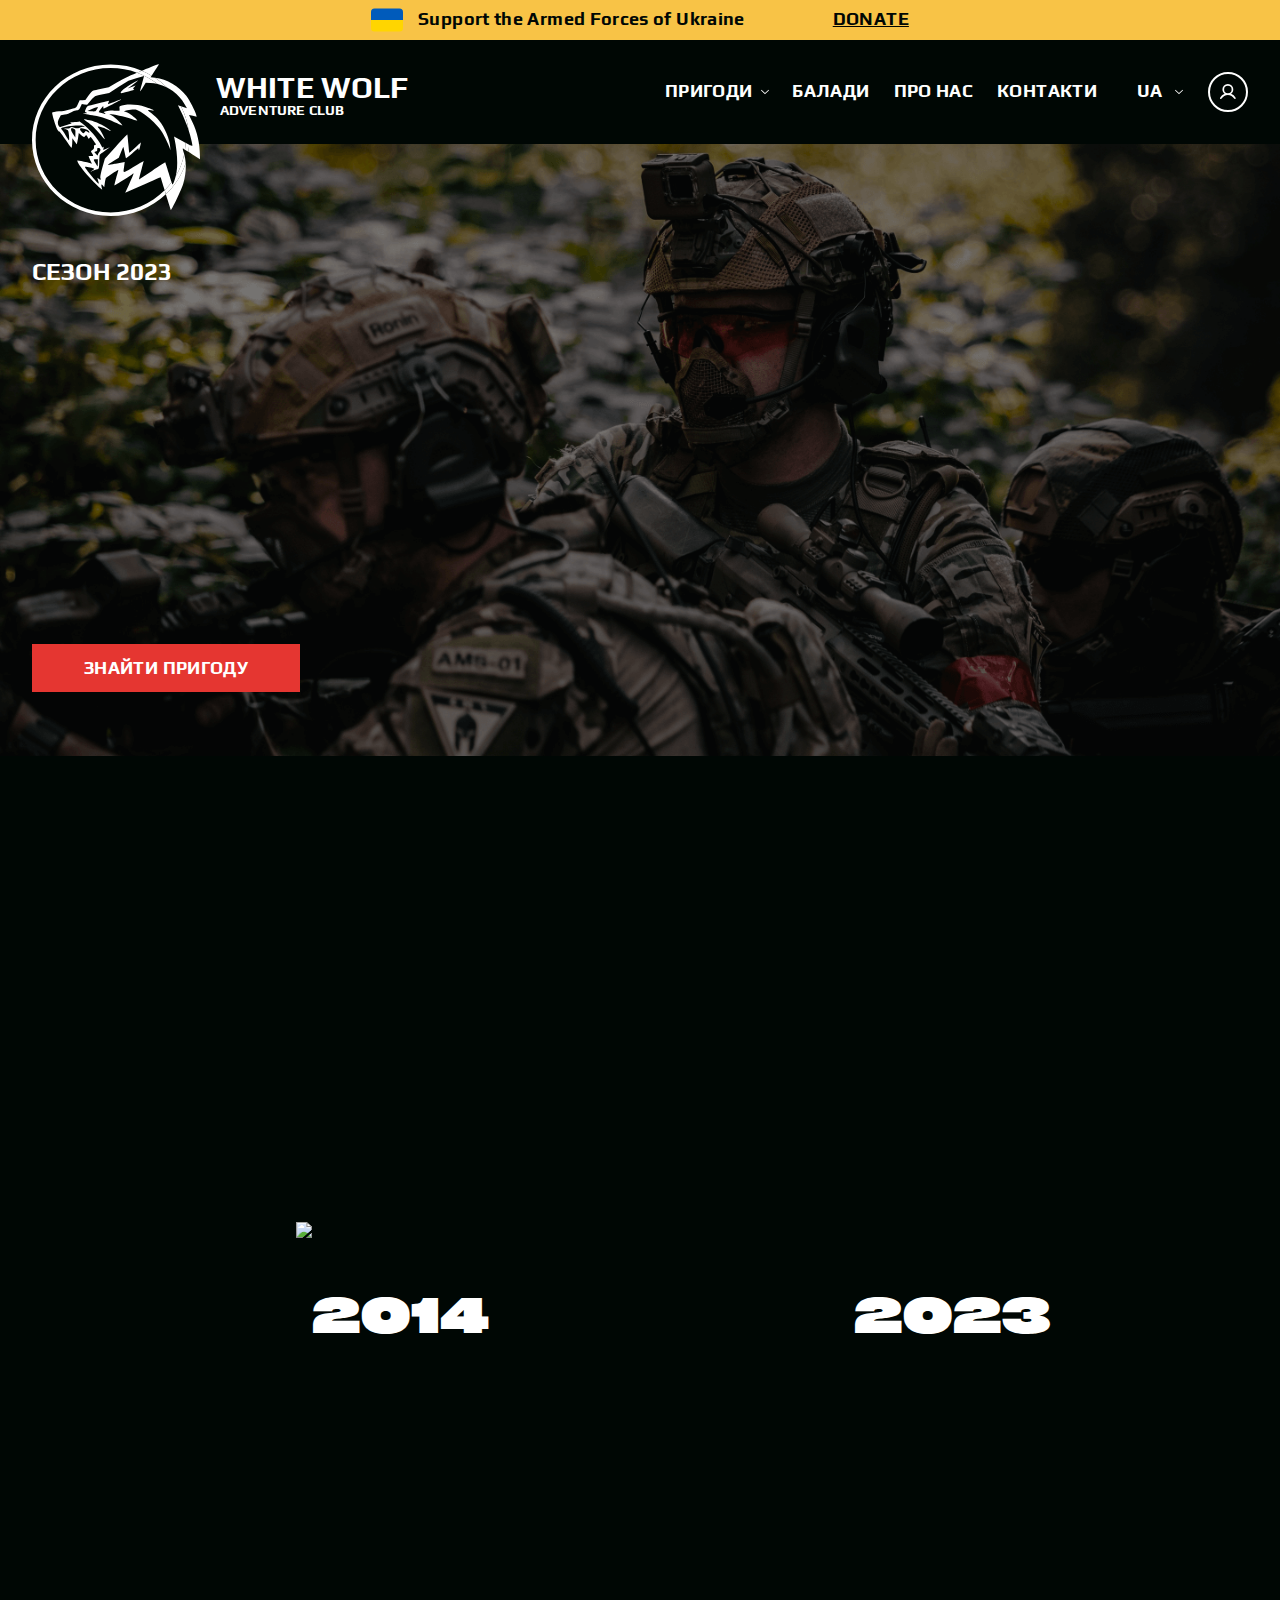
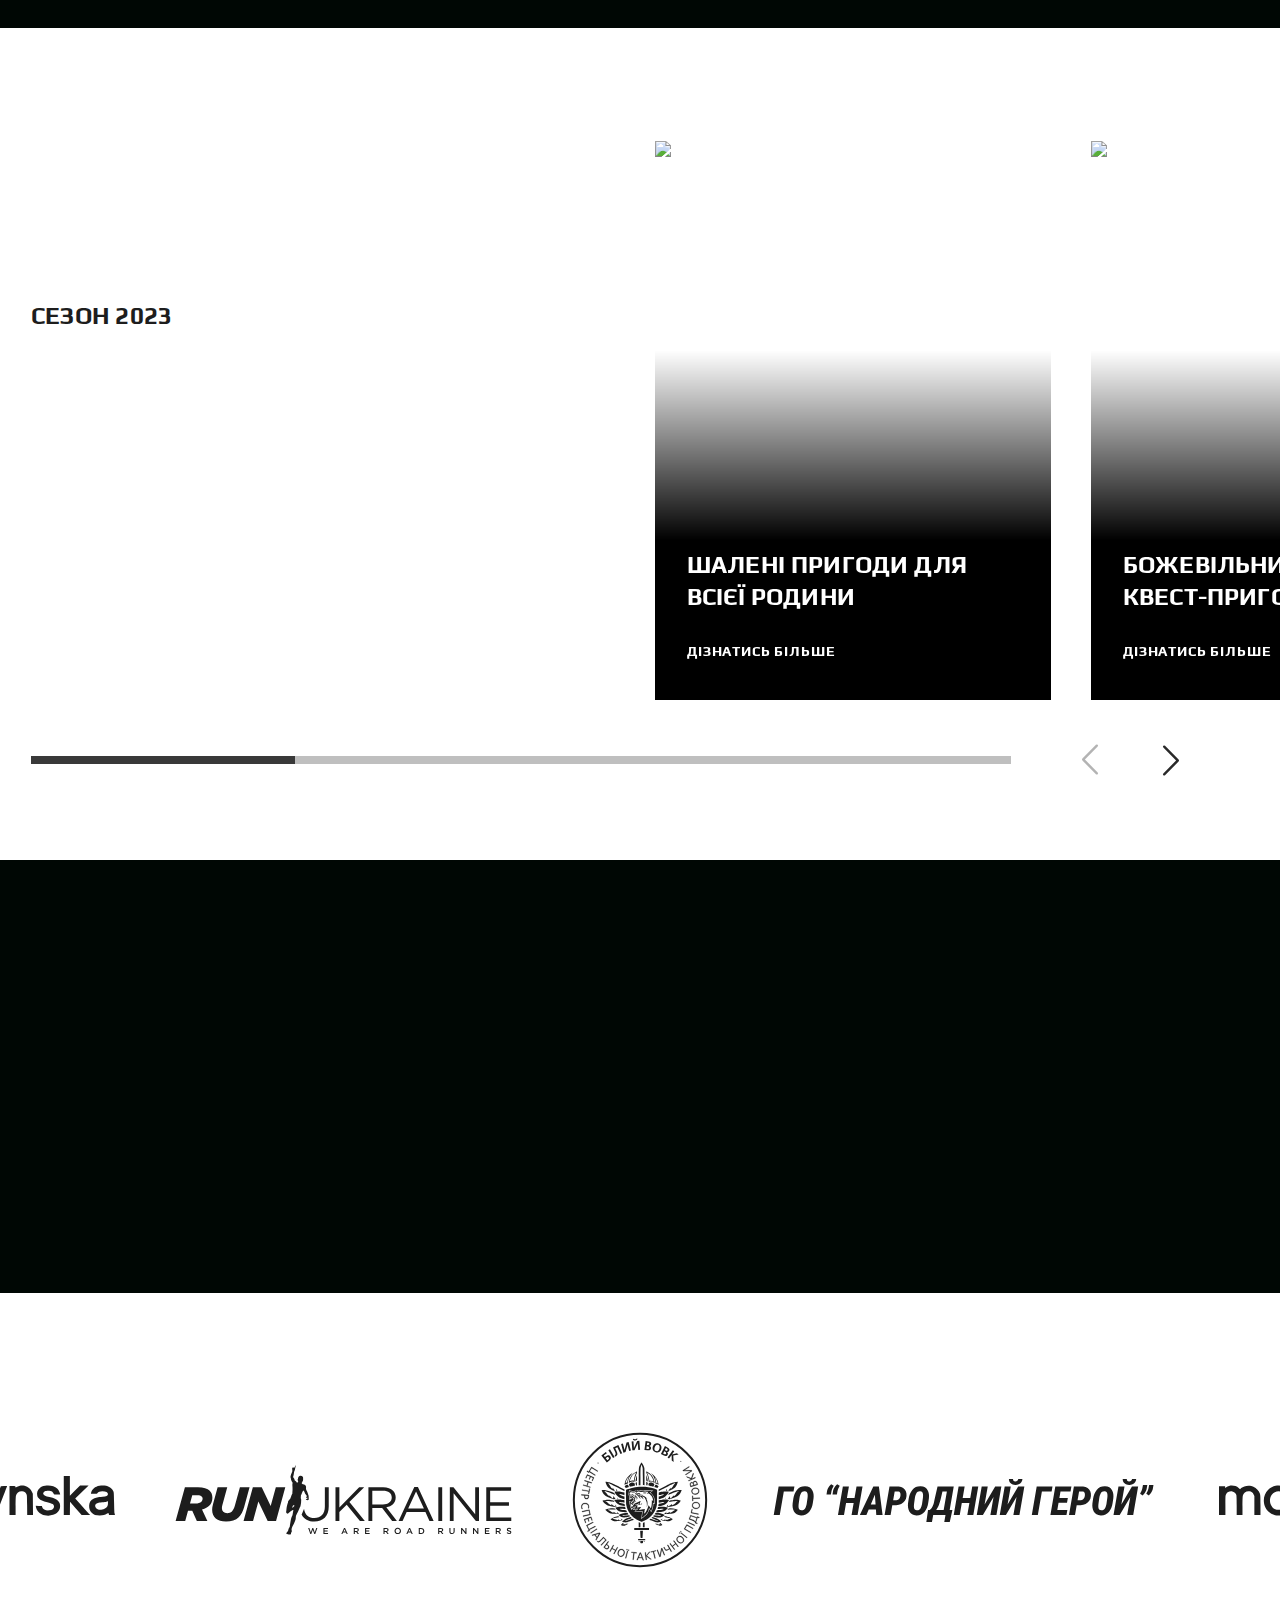
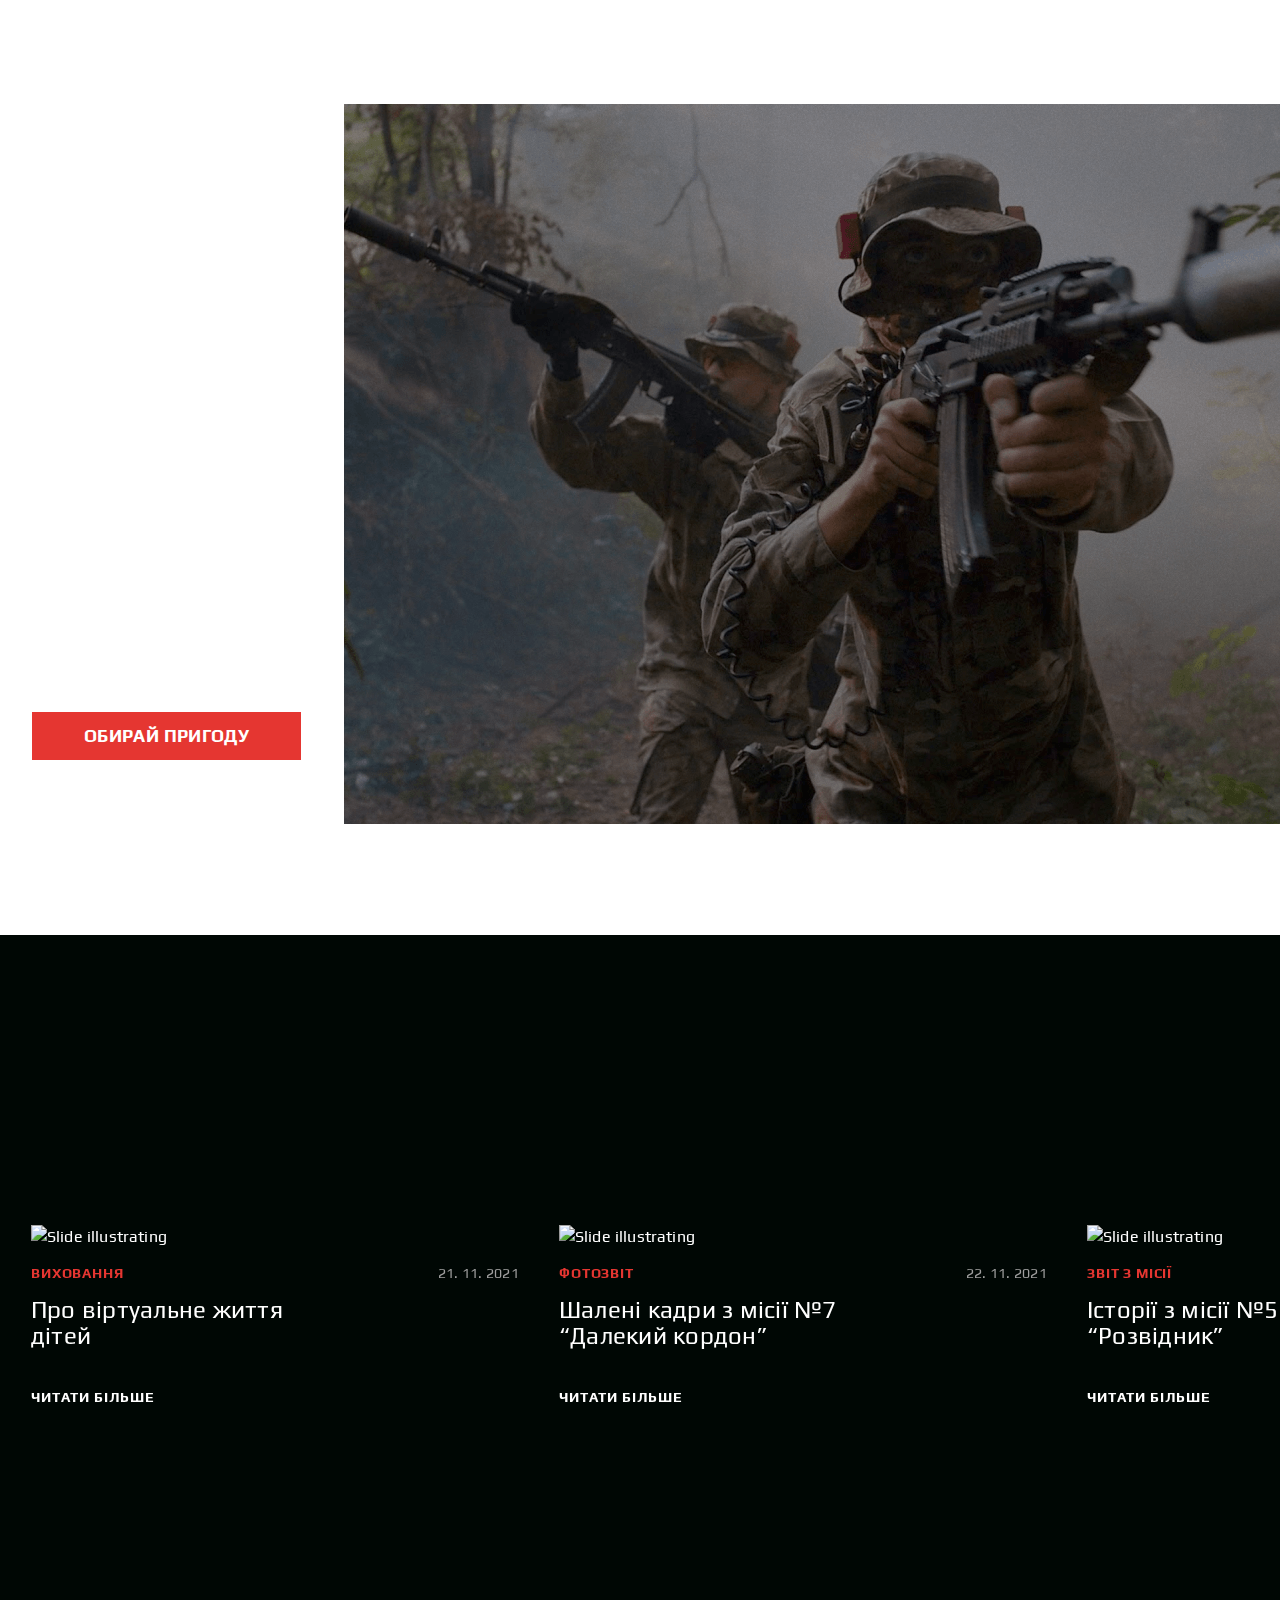
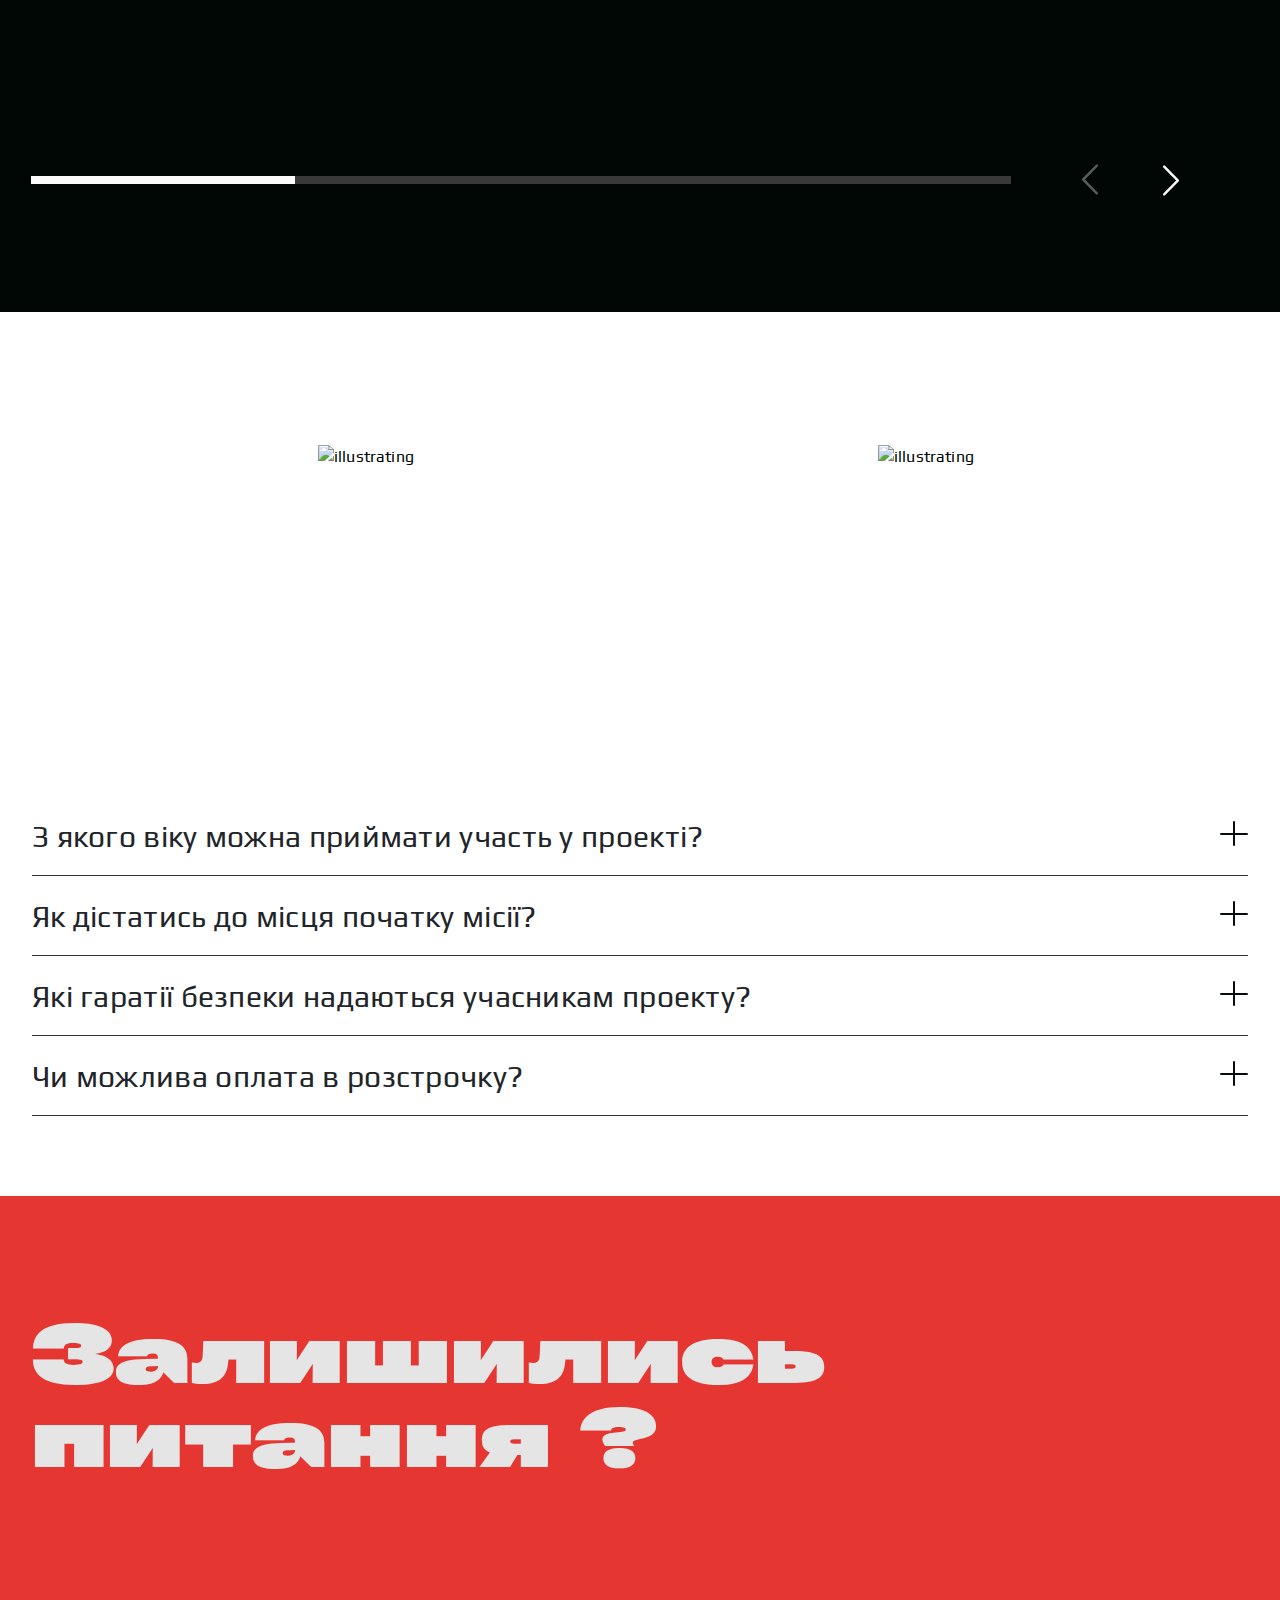
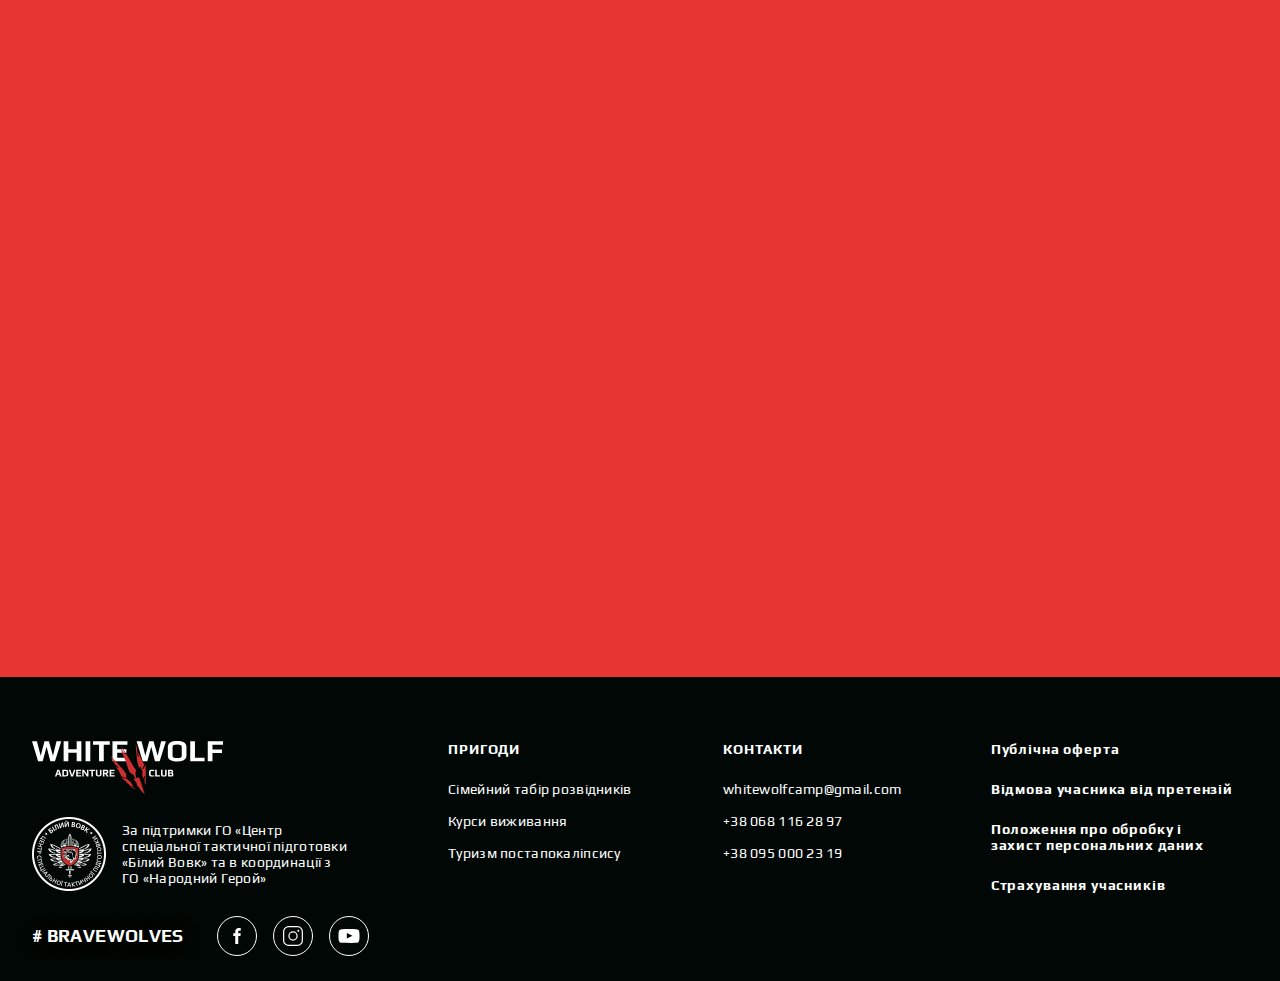
==== index.html @ a85f628a "add new page" ====
<!DOCTYPE html>
<html lang="en">
  <head>
    <meta charset="utf-8">
    <meta name="viewport" content="width=device-width, initial-scale=1.0">
    <meta content="IE=edge" http-equiv="X-UA-Compatible">
    <title></title>
    <meta name="description">
    <meta name="keywords">
    <meta name="format-detection" content="telephone=no">
    <meta name="format-detection" content="address=no">
    <meta name="robots" content="noodp, noydir">
    <link href="favicons/apple-touch-icon.png" rel="apple-touch-icon" sizes="180x180">
    <link type="image/png" href="favicons/favicon-32x32.png" rel="icon" sizes="32x32">
    <link type="image/png" href="favicons/favicon-16x16.png" rel="icon" sizes="16x16">
    <link href="favicons/site.webmanifest" rel="manifest">
    <link href="img/favicon/safari-pinned-tab.svg" rel="mask-icon" color="#f2f2f2">
    <link href="favicons/favicon.ico" rel="shortcut icon" sizes="16x16 24x24 32x32 48x48 256x256">
    <meta name="msapplication-config" content="favicons/browserconfig.xml">
    <meta name="msapplication-TileColor" content="#0074CB">
    <meta name="theme-color" content="#444">
    <meta name="viewport" content="width=device-width, initial-scale=1.0, maximum-scale=1.0, user-scalable=0">
    <!--link(rel="preload" href="fonts/OpenSans/OpenSans-ExtraBold.woff2" as="font" type="font/woff2" crossorigin="anonymous")-->
    <!--link(rel="preload" href="fonts/OpenSans/OpenSans-Bold.woff2" as="font" type="font/woff2" crossorigin="anonymous")-->
    <!--link(rel="preload" href="fonts/Graphik/Graphik-Bold.woff2" as="font" type="font/woff2" crossorigin="anonymous")-->
    <!--link(rel="preload" href="fonts/OpenSans/OpenSans-SemiBold.woff2" as="font" type="font/woff2" crossorigin="anonymous")-->
    <!--link(rel="preload" href="fonts/OpenSans/OpenSans-Regular.woff2" as="font" type="font/woff2" crossorigin="anonymous")-->
    <link type="text/css" href="stylesheets/styles.css" rel="stylesheet"><script>;(function(d,e,c,r){e=d.documentElement;c="className";r="replace";e[c]=e[c][r]("i-ua_js_no","i-ua_js_yes");if(d.compatMode!="CSS1Compat")e[c]=e[c][r]("i-ua_css_standart","i-ua_css_quirks")})(document);</script>
  </head>
  <body data-offcanvas-container="">
    <div class="layout-responsive" role="main">
      <header class="layout-responsive__header">
        <div class="banner-header">
          <div class="banner-header__container">
            <div class="banner-header__wrapper">
              <div class="banner-header__slogan">
                <div class="banner-header__slogan--ua">Support the Armed Forces of Ukraine</div>
              </div>
              <div class="banner-header__link"><a href="#">DONATE</a></div>
            </div>
          </div>
        </div>
        <div class="navbar-header-wrapper">
          <div class="navbar-header">
            <div class="navbar-header__container">
              <nav class="navbar navbar-expand-lg"><a class="navbar-brand" href="#"><img class="image-logo" src="./images/logo-whitewolf.svg" alt>
                  <div class="logo-name">
                    <div class="logo-name__top">White WOLF </div>
                    <div class="logo-name__bottom">Adventure Club </div>
                  </div>
                </a><button class="navbar-toggler" type="button" data-bs-toggle="collapse" data-bs-target="#navbarCollapse" aria-controls="navbarCollapse" aria-expanded="false" aria-label="Toggle navigation"><span class="navbar-toggler-trigger-icon"></span><span class="navbar-toggler-trigger-icon"></span><span class="navbar-toggler-trigger-icon"></span></button>
                <div class="collapse navbar-collapse" id="navbarCollapse">
                  <ul class="navbar-nav-mobile">
                    <li class="nav-mobile-item">
                      <div class="accordion" id="mobileAccordionNav">
                        <div class="accordion-header" id="headingOne"><button class="accordion-button collapsed nav-link" type="button" data-bs-toggle="collapse" data-bs-target="#collapseOne" aria-expanded="false" aria-controls="collapseOne">ПРИГОДИ</button></div>
                        <div class="accordion-collapse collapse" id="collapseOne" aria-labelledby="headingOne" data-bs-parent="#mobileAccordionNav">
                          <div class="accordion-body">
                            <ul>
                              <li><a href="#"> Сімейний табір розвідників</a></li>
                              <li><a href="#"> Туризм постапокаліпсису</a></li>
                              <li><a href="#"> Курси виживання</a></li>
                            </ul>
                          </div>
                        </div>
                      </div>
                    </li>
                    <li class="nav-mobile-item"><a class="nav-link" href="#">БАЛАДИ</a></li>
                    <li class="nav-mobile-item"><a class="nav-link" href="#">ПРО НАС</a></li>
                    <li class="nav-mobile-item"><a class="nav-link" href="#">КОНТАКТИ</a></li>
                  </ul>
                  <div class="navbar-nav-mobile__footer">
                    <div class="nav-item dropdown dropdown-lang"><a class="nav-link dropdown-toggle" href="#" role="button" data-bs-toggle="dropdown" aria-expanded="false">UA</a>
                      <ul class="dropdown-menu">
                        <li><a class="dropdown-item" href="ENG"> ENG</a></li>
                        <li><a class="dropdown-item" href="FR"> FR</a></li>
                      </ul>
                    </div>
                    <div class="nav-item login-account"><a class="nav-link" href="#"></a></div>
                  </div>
                </div>
                <ul class="navbar-nav">
                  <li class="nav-item dropdown dropdown__first"><a class="nav-link dropdown-toggle" href="#" role="button" data-bs-toggle="dropdown" aria-expanded="false">ПРИГОДИ</a>
                    <div class="dropdown-menu dropdown-menu__first">
                      <div class="menu__dropdown-container">
                        <div class="menu__dropdown-notion">Обирай пригоду та випробуй свої можливості, долай страхи та доведи, що ти здатен на більше</div>
                        <div class="menu__dropdown-link">
                          <ul>
                            <li><a class="dropdown-item" href="#"> Сімейний табір розвідників “Біле Вовченя”</a></li>
                            <li><a class="dropdown-item" href="#"> Квест-пригода “Туризм постапокаліпсису”</a></li>
                            <li><a class="dropdown-item" href="#"> Курси виживання в екстремальних умовах</a></li>
                          </ul>
                        </div>
                      </div>
                    </div>
                  </li>
                  <li class="nav-item"><a class="nav-link" href="#">БАЛАДИ</a></li>
                  <li class="nav-item"><a class="nav-link" href="#">ПРО НАС</a></li>
                  <li class="nav-item"><a class="nav-link" href="#">КОНТАКТИ</a></li>
                  <ul class="navbar-nav navbar-nav__bottom">
                    <li class="nav-item dropdown dropdown-lang"><a class="nav-link dropdown-toggle" href="#" role="button" data-bs-toggle="dropdown" aria-expanded="false">UA</a>
                      <ul class="dropdown-menu">
                        <li><a class="dropdown-item" href="#"> ENG</a></li>
                        <li><a class="dropdown-item" href="#"> FR</a></li>
                      </ul>
                    </li>
                    <li class="nav-item login-account"><a class="nav-link" href="#"></a></li>
                  </ul>
                </ul>
              </nav>
            </div>
          </div>
        </div>
      </header>
      <div class="layout-responsive__body">
        <section class="section section--intro wow">
          <div class="section__inner">
            <div class="title-label">СЕЗОН 2023</div>
            <h1 class="h1">
              <div class="text-animate-inner">НЕЙМОВІРНІ ПРИГОДИ ЧЕКАЮТЬ</div>
            </h1>
            <div class="subtitle">
              <div class="text-animate-inner">Без виправдань. Без компромісів. Випробуй себе на міцність.</div>
            </div><button class="button button-general" type="button"><span>ЗНАЙТИ ПРИГОДУ</span></button>
          </div>
        </section>
        <section class="section section--about">
          <div class="section__inner">
            <div class="section-separator wow" data-wow-offset="150"></div>
            <h2 class="h2 wow" data-wow-offset="200">
              <div class="text-animate-inner">Хто ми?</div>
            </h2>
            <div class="about-inner-content__wrapper">
              <div class="link-about link-about__top wow" data-wow-offset="200">
                <div class="text-animate-inner"><a href="#">Читати більше</a></div>
              </div>
              <div class="subtitle wow" data-wow-offset="200">
                <div class="text-animate-inner">Наш проект створений силами діючих військовослужбовців та волонтерів у 2014 році. Ми прагнемо подарувати кожному еталонне відчуття перемоги над собою і над обставинами.</div>
              </div>
              <div class="about-illustrating">
                <picture>
                  <source class="lazyload" type="image/webp" media="(max-width: 575px)" data-srcset="./images/illustrating-about-phone.webp 1x, ./images/illustrating-about-phone@2x.webp 2x">
                  <source class="lazyload" type="image/png" media="(max-width: 575px)" data-srcset="./images/illustrating-about-phone.png 1x, ./images/illustrating-about-phone@2x.png 2x">
                  <source class="lazyload" type="image/webp" media="(max-width: 991px)" data-srcset="./images/illustrating-about-tablet.webp 1x, ./images/illustrating-about-tablet@2x.webp 2x">
                  <source class="lazyload" type="image/png" media="(max-width: 991px)" data-srcset="./images/illustrating-about-tablet.png 1x, ./images/illustrating-about-tablet@2x.png 2x">
                  <source class="lazyload" type="image/webp" data-srcset="images/illustrating-about.webp 1x, images/illustrating-about@2x.webp 2x"><img class="lazyload" alt="illustrating" data-src="./images/illustrating-about.png" data-srcset="./images/illustrating-about@2x.png 2x">
                </picture>
              </div>
              <div class="about-timeline">
                <div class="about-timeline__old">2014</div>
                <div class="about-timeline__line wow" data-wow-offset="200"><span></span></div>
                <div class="about-timeline__new">2023</div>
              </div>
              <div class="about-description wow" data-wow-offset="200">
                <div class="text-animate-inner">Наша команда займається організацією виїзних розважальних заходів з елементами квестів та екстремальних випробувань для дітей та дорослих. Ставши клієнтом проекту вперше, Ви повертаєтесь відчути це знов і знов...</div>
              </div>
              <div class="link-about link-about__bottom wow" data-wow-offset="200">
                <div class="text-animate-inner"><a href="#">Читати більше</a></div>
              </div>
            </div>
          </div>
        </section>
        <section class="section section--missions">
          <div class="section__inner">
            <div class="slider-missions">
              <div class="swiper-placeholder">
                <div class="swiper-card">
                  <div class="swiper-card__label">СЕЗОН 2023</div>
                  <h2 class="swiper-card__title wow" data-wow-offset="150">
                    <div class="text-animate-inner">Епічні пригоди<br> для кожного</div>
                  </h2>
                  <div class="swiper-card__subtitle wow" data-wow-offset="200">
                    <div class="text-animate-inner">Наші місії - це більше ніж фізичні випробування. Кожна наступна перешкода розпалює жагу до перемоги. В першу чергу над собою!</div>
                  </div>
                </div>
              </div>
              <div class="swiper-container">
                <div class="swiper-wrapper">
                  <div class="swiper-slide"> </div>
                  <div class="swiper-slide"><a href="#">
                      <div class="slide-overlay"></div>
                      <picture>
                        <source type="image/webp" data-srcset="images/one-swiper-slide-illustrating.webp 1x, images/one-swiper-slide-illustrating@2x.webp 2x"><img class="lazyload" alt="Slide illustrating" data-src="./images/one-swiper-slide-illustrating.png" data-srcset="./images/one-swiper-slide-illustrating@2x.png 2x">
                      </picture>
                      <div class="swiper-slide-content">
                        <div class="slide-title">ШАЛЕНІ ПРИГОДИ ДЛЯ ВСІЄЇ&nbsp;РОДИНИ</div>
                        <div class="slide-subtitle-wrapper">
                          <div class="slide-subtitle">Сімейний квест в таборі для справжніх скаутів. Десять захоплюючих діб серед диких ярів легендарного Трахтемирівського півострову...</div>
                        </div>
                        <div class="slide-link">ДІЗНАТИСЬ БІЛЬШЕ</div>
                      </div>
                    </a></div>
                  <div class="swiper-slide"><a href="#">
                      <div class="slide-overlay"></div>
                      <picture>
                        <source type="image/webp" data-srcset="images/two-swiper-slide-illustrating.webp 1x, images/two-swiper-slide-illustrating@2x.webp 2x"><img class="lazyload" alt="Slide illustrating" data-src="./images/two-swiper-slide-illustrating.png" data-srcset="./images/two-swiper-slide-illustrating@2x.png 2x">
                      </picture>
                      <div class="swiper-slide-content">
                        <div class="slide-title">БОЖЕВІЛЬНИЙ ВІКЕНД З КВЕСТ-ПРИГОДОЮ</div>
                        <div class="slide-subtitle-wrapper">
                          <div class="slide-subtitle">Справжній тимбілдинг для дорослих. Дводобовий похід з елементами виживання за сценаріями періоду постапокаліпсису...</div>
                        </div>
                        <div class="slide-link">ДІЗНАТИСЬ БІЛЬШЕ</div>
                      </div>
                    </a></div>
                  <div class="swiper-slide"><a href="#">
                      <div class="slide-overlay"></div>
                      <picture>
                        <source type="image/webp" data-srcset="images/three-swiper-slide-illustrating.webp 1x, images/three-swiper-slide-illustrating@2x.webp 2x"><img class="lazyload" alt="Slide illustrating" data-src="./images/three-swiper-slide-illustrating.png" data-srcset="./images/three-swiper-slide-illustrating@2x.png 2x">
                      </picture>
                      <div class="swiper-slide-content">
                        <div class="slide-title">КУРСИ ВИЖИВАННЯ У&nbsp;ЛІСІ</div>
                        <div class="slide-subtitle-wrapper">
                          <div class="slide-subtitle">Виживання в умовах дикої природи. Одно-дводенний квест, що дарує практичні навички та еталонне відчуття перемоги над собою та над обставинами...</div>
                        </div>
                        <div class="slide-link">ДІЗНАТИСЬ БІЛЬШЕ</div>
                      </div>
                    </a></div>
                  <div class="swiper-slide"><a href="#">
                      <div class="slide-overlay-not-transition"></div>
                      <picture>
                        <source type="image/webp" data-srcset="images/four-swiper-slide-illustrating.webp 1x, images/four-swiper-slide-illustrating@2x.webp 2x"><img class="lazyload" alt="Slide illustrating" data-src="./images/four-swiper-slide-illustrating.png" data-srcset="./images/four-swiper-slide-illustrating@2x.png 2x">
                      </picture>
                      <div class="swiper-slide-content">
                        <div class="slide-title">НЕ ПРОҐАВ ЗНИЖКИ&nbsp;ДО&nbsp;-20%</div>
                        <div class="slide-subtitle-wrapper"></div>
                        <div class="slide-link">ДІЗНАТИСЬ БІЛЬШЕ</div>
                      </div>
                    </a></div>
                </div>
                <div class="swiper-pagination"></div>
                <div class="swiper-control-wrappe">
                  <div class="swiper-scrollbar"></div>
                  <div class="swiper-control-btns">
                    <div class="swiper-button-prev"></div>
                    <div class="swiper-button-next"></div>
                  </div>
                </div>
              </div>
            </div>
          </div>
        </section>
        <section class="section section--reviews">
          <div class="section__inner">
            <div class="section-separator wow" data-wow-offset="150"></div>
            <h2 class="h2 wow" data-wow-offset="200">
              <div class="text-animate-inner">Відгуки</div>
            </h2>
            <div class="slider-reviews wow" data-wow-offset="200">
              <div class="swiper-container">
                <div class="swiper-wrapper">
                  <div class="swiper-slide">
                    <div class="swiper-slide-content">
                      <div class="slide-title">Хочу сказати - величезне дякую організаторам, тим, хто придумав та реалізував таку ідею! Аліса дуже задоволена, залюбки ділиться враженнями та вже сказала, що поїде наступного року. Бабаю окрема вдячність! КУХНЯ чудова! Донька сказала “ЦЕ ЩОСЬ!!!</div>
                      <div class="swiper-slide-desc__wrapper">
                        <div class="swiper-slide-img-mobile">
                          <picture>
                            <source type="image/webp" data-srcset="images/slide-review-illustrating-mobile-01.webp 1x, images/slide-review-illustrating-mobile-01@2x.webp 2x"><img class="lazyload" alt="Slide illustrating" data-src="./images/slide-review-illustrating-mobile-01.png" data-srcset="./images/slide-review-illustrating-mobile-01@2x.png 2x">
                          </picture>
                        </div>
                        <div class="slide-sign__wrapper">
                          <div class="slide-name">Ірина Перебийніс, мати курсанта “Ліса”</div>
                          <div class="slide-subname">(Янчук Аліса, 11 років)</div>
                        </div>
                      </div>
                    </div>
                    <div class="swiper-slide-img">
                      <picture>
                        <source type="image/webp" data-srcset="images/slide-review-illustrating-01.webp 1x, images/slide-review-illustrating-01@2x.webp 2x"><img class="lazyload" alt="Slide illustrating" data-src="./images/slide-review-illustrating-01.png" data-srcset="./images/slide-review-illustrating-01@2x.png 2x">
                      </picture>
                    </div>
                  </div>
                  <div class="swiper-slide">
                    <div class="swiper-slide-content">
                      <div class="slide-title">Дякуємо всім! Артем був вперше, йому дуже сподобалось! Готується на наступний сезон!</div>
                      <div class="swiper-slide-desc__wrapper">
                        <div class="swiper-slide-img-mobile">
                          <picture>
                            <source type="image/webp" data-srcset="images/slide-review-illustrating-mobile-02.webp 1x, images/slide-review-illustrating-mobile-02@2x.webp 2x"><img class="lazyload" alt="Slide illustrating" data-src="./images/slide-review-illustrating-mobile-02.png" data-srcset="./images/slide-review-illustrating-mobile-02@2x.png 2x">
                          </picture>
                        </div>
                        <div class="slide-sign__wrapper">
                          <div class="slide-name">Бучок Ірина, мати курсанта “Стріла”</div>
                          <div class="slide-subname">(Бучок Артем, 11 років)</div>
                        </div>
                      </div>
                    </div>
                    <div class="swiper-slide-img">
                      <picture>
                        <source type="image/webp" data-srcset="images/slide-review-illustrating-02.webp 1x, images/slide-review-illustrating-02@2x.webp 2x"><img class="lazyload" alt="Slide illustrating" data-src="./images/slide-review-illustrating-02.png" data-srcset="./images/slide-review-illustrating-02@2x.png 2x">
                      </picture>
                    </div>
                  </div>
                  <div class="swiper-slide">
                    <div class="swiper-slide-content">
                      <div class="slide-title">Особливо дуже круто з дітьми! Пригоди дійсно складні, навіть для дорослої людини. І коли ти бачиш як діти роблять те, що тобі робити складно, починаєш їх більше поважати, вірити у їхні сили, ставитися до них так, як вони того варті. Не як до дітей, а як до сильних особистостей!</div>
                      <div class="swiper-slide-desc__wrapper">
                        <div class="swiper-slide-img-mobile">
                          <picture>
                            <source type="image/webp" data-srcset="images/slide-review-illustrating-mobile-03.webp 1x, images/slide-review-illustrating-mobile-03@2x.webp 2x"><img class="lazyload" alt="Slide illustrating" data-src="./images/slide-review-illustrating-mobile-03.png" data-srcset="./images/slide-review-illustrating-mobile-03@2x.png 2x">
                          </picture>
                        </div>
                        <div class="slide-sign__wrapper">
                          <div class="slide-name">Курсант “Мамба”</div>
                          <div class="slide-subname">(Крючкова Ірина із сімʼєю)</div>
                        </div>
                      </div>
                    </div>
                    <div class="swiper-slide-img">
                      <picture>
                        <source type="image/webp" data-srcset="images/slide-review-illustrating-03.webp 1x, images/slide-review-illustrating-03@2x.webp 2x"><img class="lazyload" alt="Slide illustrating" data-src="./images/slide-review-illustrating-03.png" data-srcset="./images/slide-review-illustrating-03@2x.png 2x">
                      </picture>
                    </div>
                  </div>
                  <div class="swiper-slide">
                    <div class="swiper-slide-content">
                      <div class="slide-title">Ліс, походи, ночівля, цікаве навчання та «бойові» пригоди, дуже смачна їжа... Я отримала неймовірні враження – це найкращий табір в моєму житті!</div>
                      <div class="swiper-slide-desc__wrapper">
                        <div class="swiper-slide-img-mobile">
                          <picture>
                            <source type="image/webp" data-srcset="images/slide-review-illustrating-mobile-04.webp 1x, images/slide-review-illustrating-mobile-04@2x.webp 2x"><img class="lazyload" alt="Slide illustrating" data-src="./images/slide-review-illustrating-mobile-04.png" data-srcset="./images/slide-review-illustrating-mobile-04@2x.png 2x">
                          </picture>
                        </div>
                        <div class="slide-sign__wrapper">
                          <div class="slide-name">Курсант “Сінтія”, 10 років </div>
                        </div>
                      </div>
                    </div>
                    <div class="swiper-slide-img">
                      <picture>
                        <source type="image/webp" data-srcset="images/slide-review-illustrating-04.webp 1x, images/slide-review-illustrating-04@2x.webp 2x"><img class="lazyload" alt="Slide illustrating" data-src="./images/slide-review-illustrating-04.png" data-srcset="./images/slide-review-illustrating-04@2x.png 2x">
                      </picture>
                    </div>
                  </div>
                  <div class="swiper-slide">
                    <div class="swiper-slide-content">
                      <div class="slide-title">Ми дуже вдячні за досвід. Віталій надзвичайно задоволений. А ще, він сказав, що годували дуже класно, часом навіть краще, ніж вдома!</div>
                      <div class="swiper-slide-desc__wrapper">
                        <div class="swiper-slide-img-mobile">
                          <picture>
                            <source type="image/webp" data-srcset="images/slide-review-illustrating-mobile-05.webp 1x, images/slide-review-illustrating-mobile-05@2x.webp 2x"><img class="lazyload" alt="Slide illustrating" data-src="./images/slide-review-illustrating-mobile-05.png" data-srcset="./images/slide-review-illustrating-mobile-05@2x.png 2x">
                          </picture>
                        </div>
                        <div class="slide-sign__wrapper">
                          <div class="slide-name">Світлана Малежик, мати курсанта «Кортик»</div>
                          <div class="slide-subname">(Малежик Віталій, 11 років)</div>
                        </div>
                      </div>
                    </div>
                    <div class="swiper-slide-img">
                      <picture>
                        <source type="image/webp" data-srcset="images/slide-review-illustrating-05.webp 1x, images/slide-review-illustrating-05@2x.webp 2x"><img class="lazyload" alt="Slide illustrating" data-src="./images/slide-review-illustrating-05.png" data-srcset="./images/slide-review-illustrating-05@2x.png 2x">
                      </picture>
                    </div>
                  </div>
                </div>
                <div class="swiper-pagination"></div>
                <div class="swiper-control-wrappe">
                  <div class="swiper-scrollbar"></div>
                  <div class="swiper-control-btns">
                    <div class="swiper-button-prev"></div>
                    <div class="swiper-button-next"></div>
                  </div>
                </div>
              </div>
            </div>
          </div>
        </section>
        <section class="section section--partners">
          <div class="section__inner">
            <div class="swiper-partners">
              <div class="swiper-wrapper" id="gallery_wrapper">
                <div class="swiper-slide"><img class="partners-runukraine-logo" src="./images/runukraine-logo.svg" alt="illustrating"></div>
                <div class="swiper-slide"><img class="partners-bw-logo" src="./images/bw-logo.svg" alt="illustrating"></div>
                <div class="swiper-slide"><img class="partners-gong-logo" src="./images/gong-logo.svg" alt="illustrating"></div>
                <div class="swiper-slide"><img class="partners-morshynska-logo" src="./images/morshynska-logo.svg" alt="illustrating"></div>
                <div class="swiper-slide"><img class="partners-runukraine-logo" src="./images/runukraine-logo.svg" alt="illustrating"></div>
                <div class="swiper-slide"><img class="partners-bw-logo" src="./images/bw-logo.svg" alt="illustrating"></div>
                <div class="swiper-slide"><img class="partners-gong-logo" src="./images/gong-logo.svg" alt="illustrating"></div>
                <div class="swiper-slide"><img class="partners-morshynska-logo" src="./images/morshynska-logo.svg" alt="illustrating"></div>
              </div>
            </div>
          </div>
        </section>
        <section class="section section--check-yourself">
          <div class="section__inner">
            <div class="section__row">
              <div class="section__column">
                <h2 class="h2 wow" data-wow-offset="100">
                  <div class="text-animate-inner">Пере<span class="accent-title">вір</span> себе на&nbsp;мі<span class="accent-title">цність</span></div>
                </h2>
                <div class="subtitle wow" data-wow-offset="100">
                  <div class="text-animate-inner">Дізнайся на що ти здатен! Знаходь цікаву місію та захопи з собою друзів!</div>
                </div><button class="button button-general" type="button">ОБИРАЙ ПРИГОДУ</button>
              </div>
              <div class="section__column">
                <picture>
                  <source type="image/webp" srcset="images/illustrating-check-yourself.webp 1x, images/illustrating-check-yourself@2x.webp 2x"><img src="./images/illustrating-check-yourself.png" alt="illustrating" srcset="./images/illustrating-check-yourself@2x.png 2x">
                </picture>
              </div>
            </div>
          </div>
        </section>
        <section class="section section--photo-report">
          <div class="section__inner">
            <div class="section-separator__wrapper">
              <div class="section-separator wow" data-wow-offset="150"></div>
            </div>
            <h2 class="h2 wow" data-wow-offset="200">
              <div class="text-animate-inner">Балади</div>
            </h2>
            <div class="slider-photo-report">
              <div class="swiper-container">
                <div class="swiper-wrapper">
                  <div class="swiper-slide"><a href="#">
                      <div class="slide-img-wrapper"><img class="lazyload" alt="Slide illustrating" data-src="./images/photo-report/22-2021/22-2021-illustrating.png"></div>
                      <div class="swiper-slide-content">
                        <div class="slide-content-info">
                          <div class="slide-content-info__name">ВИХОВАННЯ</div>
                          <div class="slide-content-info__date">21. 11. 2021</div>
                        </div>
                        <div class="slide-title">Про віртуальне життя дітей</div>
                        <div class="slide-link">ЧИТАТИ БІЛЬШЕ</div>
                      </div>
                    </a></div>
                  <div class="swiper-slide"><a href="#">
                      <div class="slide-img-wrapper"><img class="lazyload" alt="Slide illustrating" data-src="./images/photo-report/18-2021/18-2021-illustrating.png"></div>
                      <div class="swiper-slide-content">
                        <div class="slide-content-info">
                          <div class="slide-content-info__name">ФОТОЗВІТ</div>
                          <div class="slide-content-info__date">22. 11. 2021</div>
                        </div>
                        <div class="slide-title">Шалені кадри з місії №7 “Далекий кордон”</div>
                        <div class="slide-link">ЧИТАТИ БІЛЬШЕ</div>
                      </div>
                    </a></div>
                  <div class="swiper-slide"><a href="#">
                      <div class="slide-img-wrapper"><img class="lazyload" alt="Slide illustrating" data-src="./images/photo-report/12-2021/12-2021-illustrating.png"></div>
                      <div class="swiper-slide-content">
                        <div class="slide-content-info">
                          <div class="slide-content-info__name">ЗВІТ З МІСІЇ</div>
                          <div class="slide-content-info__date">22. 11. 2021</div>
                        </div>
                        <div class="slide-title">Історії з місії №5 “Розвідник”</div>
                        <div class="slide-link">ЧИТАТИ БІЛЬШЕ</div>
                      </div>
                    </a></div>
                  <div class="swiper-slide"><a href="#">
                      <div class="slide-img-wrapper"><img class="lazyload" alt="Slide illustrating" data-src="./images/photo-report/08-2021/08-2021-illustrating.png"></div>
                      <div class="swiper-slide-content">
                        <div class="slide-content-info">
                          <div class="slide-content-info__name">ВИХОВАННЯ</div>
                          <div class="slide-content-info__date">23. 11. 2021</div>
                        </div>
                        <div class="slide-title">Про татусів, доньок та гендерні стериотипи</div>
                        <div class="slide-link">ЧИТАТИ БІЛЬШЕ</div>
                      </div>
                    </a></div>
                  <div class="swiper-slide"><a href="#">
                      <div class="swiper-slide-content">
                        <div class="slide-link">ВСІ БАЛАДИ</div>
                      </div>
                    </a></div>
                </div>
                <div class="swiper-pagination"></div>
                <div class="swiper-control-wrappe">
                  <div class="swiper-scrollbar"></div>
                  <div class="swiper-control-btns">
                    <div class="swiper-button-prev"></div>
                    <div class="swiper-button-next"></div>
                  </div>
                </div>
              </div>
            </div>
          </div>
        </section>
        <section class="section section--social-club">
          <div class="section__inner">
            <h2 class="h2">
              <div class="social-title__wrapper"><a href="#" target="_blank">#BRAVE WOLVES<div class="social-link-wrapper"><span>Ми в соцмережах</span></div></a></div>
            </h2>
            <div class="social-club-box">
              <div class="social-club-box__item">
                <picture>
                  <source type="image/webp" data-srcset="images/illustrating-social-club-01.webp 1x, images/illustrating-social-club-01@2x.webp 2x"><img class="lazyload" alt="illustrating" data-src="./images/illustrating-social-club-01.png" data-srcset="./images/illustrating-social-club-01@2x.png 2x">
                </picture>
              </div>
              <div class="social-club-box__item">
                <picture>
                  <source type="image/webp" data-srcset="images/illustrating-social-club-02.webp 1x, images/illustrating-social-club-02@2x.webp 2x"><img class="lazyload" alt="illustrating" data-src="./images/illustrating-social-club-02.png" data-srcset="./images/illustrating-social-club-02@2x.png 2x">
                </picture>
              </div>
              <div class="social-club-box__item">
                <picture>
                  <source type="image/webp" data-srcset="images/illustrating-social-club-03.webp 1x, images/illustrating-social-club-03@2x.webp 2x"><img class="lazyload" alt="illustrating" data-src="./images/illustrating-social-club-03.png" data-srcset="./images/illustrating-social-club-03@2x.png 2x">
                </picture>
              </div>
              <div class="social-club-box__item">
                <picture>
                  <source type="image/webp" data-srcset="images/illustrating-social-club-04.webp 1x, images/illustrating-social-club-04@2x.webp 2x"><img class="lazyload" alt="illustrating" data-src="./images/illustrating-social-club-04.png" data-srcset="./images/illustrating-social-club-04@2x.png 2x">
                </picture>
              </div>
            </div>
          </div>
        </section>
        <section class="section section--faq">
          <div class="section__inner">
            <div class="section-separator wow" data-wow-offset="150"></div>
            <h2 class="h2 wow" data-wow-offset="200">
              <div class="text-animate-inner">Часті питання</div>
            </h2>
            <div class="accordion accordion-flush" id="accordionFaq">
              <div class="accordion-item">
                <h2 class="accordion-header" id="flush-headingOne"><button class="accordion-button collapsed" type="button" data-bs-toggle="collapse" data-bs-target="#flush-collapseOne" aria-expanded="false" aria-controls="flush-collapseOne">З якого віку можна приймати участь у проекті?</button></h2>
                <div class="accordion-collapse collapse" id="flush-collapseOne" aria-labelledby="flush-headingOne" data-bs-parent="#accordionFaq">
                  <div class="accordion-body"> Учасниками “Сімейного табору розвідників” можуть стати дорослі та діти віком від 7 років, які не мають медичних протипоказань. Інші проекти, як-то “Курси з виживання” чи квест-пригода “Туризм постапокаліпсису”, розраховані на учасників від 14+ років.</div>
                </div>
              </div>
              <div class="accordion-item">
                <h2 class="accordion-header" id="flush-headingTwo"><button class="accordion-button collapsed" type="button" data-bs-toggle="collapse" data-bs-target="#flush-collapseTwo" aria-expanded="false" aria-controls="flush-collapseTwo">Як дістатись до місця початку місії? </button></h2>
                <div class="accordion-collapse collapse" id="flush-collapseTwo" aria-labelledby="flush-headingTwo" data-bs-parent="#accordionFaq">
                  <div class="accordion-body"> У вартість участі входить проїзд комфортабельним автобусом (Київ-Трахтемирівський півострів-Київ).</div>
                </div>
              </div>
              <div class="accordion-item">
                <h2 class="accordion-header" id="flush-headingThree"><button class="accordion-button collapsed" type="button" data-bs-toggle="collapse" data-bs-target="#flush-collapseThree" aria-expanded="false" aria-controls="flush-collapseThree">Які гаратії безпеки надаються учасникам проекту?</button></h2>
                <div class="accordion-collapse collapse" id="flush-collapseThree" aria-labelledby="flush-headingThree" data-bs-parent="#accordionFaq">
                  <div class="accordion-body"> Всі місії проекту проводяться за участі фахових інструкторів (чинних, ветеранів) з розвідки, виживання, медицини. А також у вартість участі входить медичне страхування учасника (50 000 грн на кожного учасника). Ознайомитись з умовами страхування можна за посиланням.</div>
                </div>
              </div>
              <div class="accordion-item">
                <h2 class="accordion-header" id="flush-headingFour"><button class="accordion-button collapsed" type="button" data-bs-toggle="collapse" data-bs-target="#flush-collapseFour" aria-expanded="false" aria-controls="flush-collapseFour">Чи можлива оплата в розстрочку?</button></h2>
                <div class="accordion-collapse collapse" id="flush-collapseFour" aria-labelledby="flush-headingFour" data-bs-parent="#accordionFaq">
                  <div class="accordion-body"> Так, можлива «Миттєва розстрочка» або «Оплата частинами» від ПриватБанк та «Оплата частинами» від monobank. За детальною інформацією звертайтесь за номером +38 068 116 28 97.</div>
                </div>
              </div>
            </div>
          </div>
        </section>
        <section class="section section--contact">
          <div class="section__inner">
            <h2 class="h2">Залишились питання&nbsp;?</h2>
            <div class="form-wrapper wow">
              <div class="subtitle">Заповни форму зворотного зв'язку, і ми відповімо на всі твої питання</div>
              <div class="contact-accent">
                <div class="accent-one"><svg width="169" height="163" viewBox="0 0 169 163" fill="none" xmlns="http://www.w3.org/2000/svg">
                    <path d="M166.029 2.67969C165.386 23.9124 157.514 39.9304 141.374 54.027C131.537 62.6191 119.853 70.3863 106.328 70.7353C81.4298 71.3778 101.097 56.0297 112.644 51.5819C120.147 48.692 152.034 41.8382 142.699 61.9737C130.758 87.7272 100.071 109.932 77.4957 125.75C55.7913 140.958 28.5864 153.947 2.81787 160.389" stroke="#E6E5E5" stroke-width="4" stroke-linecap="square"></path>
                  </svg></div>
                <div class="accent-two"><svg width="59" height="44" viewBox="0 0 59 44" fill="none" xmlns="http://www.w3.org/2000/svg">
                    <path d="M35.1115 3C28.1123 16.4599 16.3569 26.4629 4.21114 35.1673C3.97717 35.335 1.86385 36.3578 3.2961 36.5047C10.0537 37.1978 16.9568 36.9874 23.7438 37.5957C34.7417 38.5814 45.8061 39.5775 56.6502 41.643" stroke="#E6E5E5" stroke-width="4" stroke-linecap="square"></path>
                  </svg></div>
              </div>
              <form class="contact-form needs-validation" id="form-user-data" role="form" action="/submit.php" method="POST" novalidate>
                <div class="form-column"><input class="form-control" name="fullname" type="text" placeholder="Ваше Імʼя чи Позивний" value required>
                  <div class="invalid-feedback">Введіть ваше Імʼя чи Позивний</div>
                </div>
                <div class="form-column"><input class="form-control" id="phone" name="phone" type="phone" placeholder="Номер телефону" value required>
                  <div class="invalid-feedback">Введіть номер телефону</div>
                </div>
                <div class="form-column"><input class="form-control" name="email" type="email" placeholder="Електронна пошта" value>
                  <div class="invalid-feedback">Введіть eлектронну пошта</div>
                </div>
                <div class="form-column"><button class="button" id="form-submit" type="submit">МИ ДОПОМОЖЕМО</button></div>
              </form>
            </div>
            <div class="contact-picture wow fadeInRight" data-wow-delay="0s" data-wow-duration="1s" style="visibility: hidden;">
              <picture>
                <source type="image/webp" data-srcset="images/illustrating-ceo.webp 1x, images/illustrating-ceo@2x.webp 2x"><img class="lazyload" alt="illustrating" data-src="./images/illustrating-ceo.png" data-srcset="./images/illustrating-ceo@2x.png 2x">
              </picture>
            </div>
          </div>
        </section>
      </div>
      <div class="layout-responsive__footer">
        <div class="footer-container">
          <footer class="row row-cols-1 row-cols-sm-2 row-cols-md-3">
            <div class="col">
              <div class="footer-logo"><a href="#"><img src="./images/logo-adventure-club.svg" alt></a></div>
              <div class="footer-logo-go"><img src="./images/logo-public-organization.png" alt>
                <div class="text-go">За підтримки ГО «Центр спеціальної тактичної підготовки «Білий Вовк» та в координації з ГО&nbsp;«Народний Герой»</div>
              </div>
              <div class="footer-social">
                <div class="footer-hashtag"># BRAVEWOLVES</div>
                <div class="footer-social__container">
                  <div class="footer-social__item"><a class="social-fb" href="#"><img src="./images/icon_fb.svg" alt></a></div>
                  <div class="footer-social__item"><a class="social-inst" href="#"><img src="./images/icon_inst.svg" alt></a></div>
                  <div class="footer-social__item"><a class="social-yt" href="#"><img src="./images/icon_utube.svg" alt></a></div>
                </div>
              </div>
            </div>
            <div class="col">
              <h5> <a href="#">ПРИГОДИ</a></h5>
              <ul class="nav flex-column">
                <li class="nav-item"><a class="nav-link" href="#">Сімейний табір розвідників</a></li>
                <li class="nav-item"><a class="nav-link" href="#">Курси виживання</a></li>
                <li class="nav-item"><a class="nav-link" href="#">Туризм постапокаліпсису</a></li>
              </ul>
            </div>
            <div class="col">
              <h5> <a href="#">КОНТАКТИ</a></h5>
              <ul class="nav flex-column">
                <li class="nav-item"><a class="nav-link" href="mailto:whitewolfcamp@gmail.com">whitewolfcamp@gmail.com</a></li>
                <li class="nav-item"><a class="nav-link" href="tel:+380681162897">+38 068 116 28 97</a></li>
                <li class="nav-item"><a class="nav-link" href="tel:+380950002319">+38 095 000 23 19</a></li>
              </ul>
            </div>
            <div class="col">
              <ul class="nav flex-column">
                <li class="nav-item"><a class="nav-link" href="#">Публічна оферта</a></li>
                <li class="nav-item"><a class="nav-link" href="#">Відмова учасника від претензій</a></li>
                <li class="nav-item"><a class="nav-link" href="#">Положення про обробку і захист персональних даних</a></li>
                <li class="nav-item"><a class="nav-link" href="#">Страхування учасників</a></li>
              </ul>
            </div>
          </footer>
        </div>
      </div>
    </div><script src="javascripts/main.js"></script>
  </body>
</html>
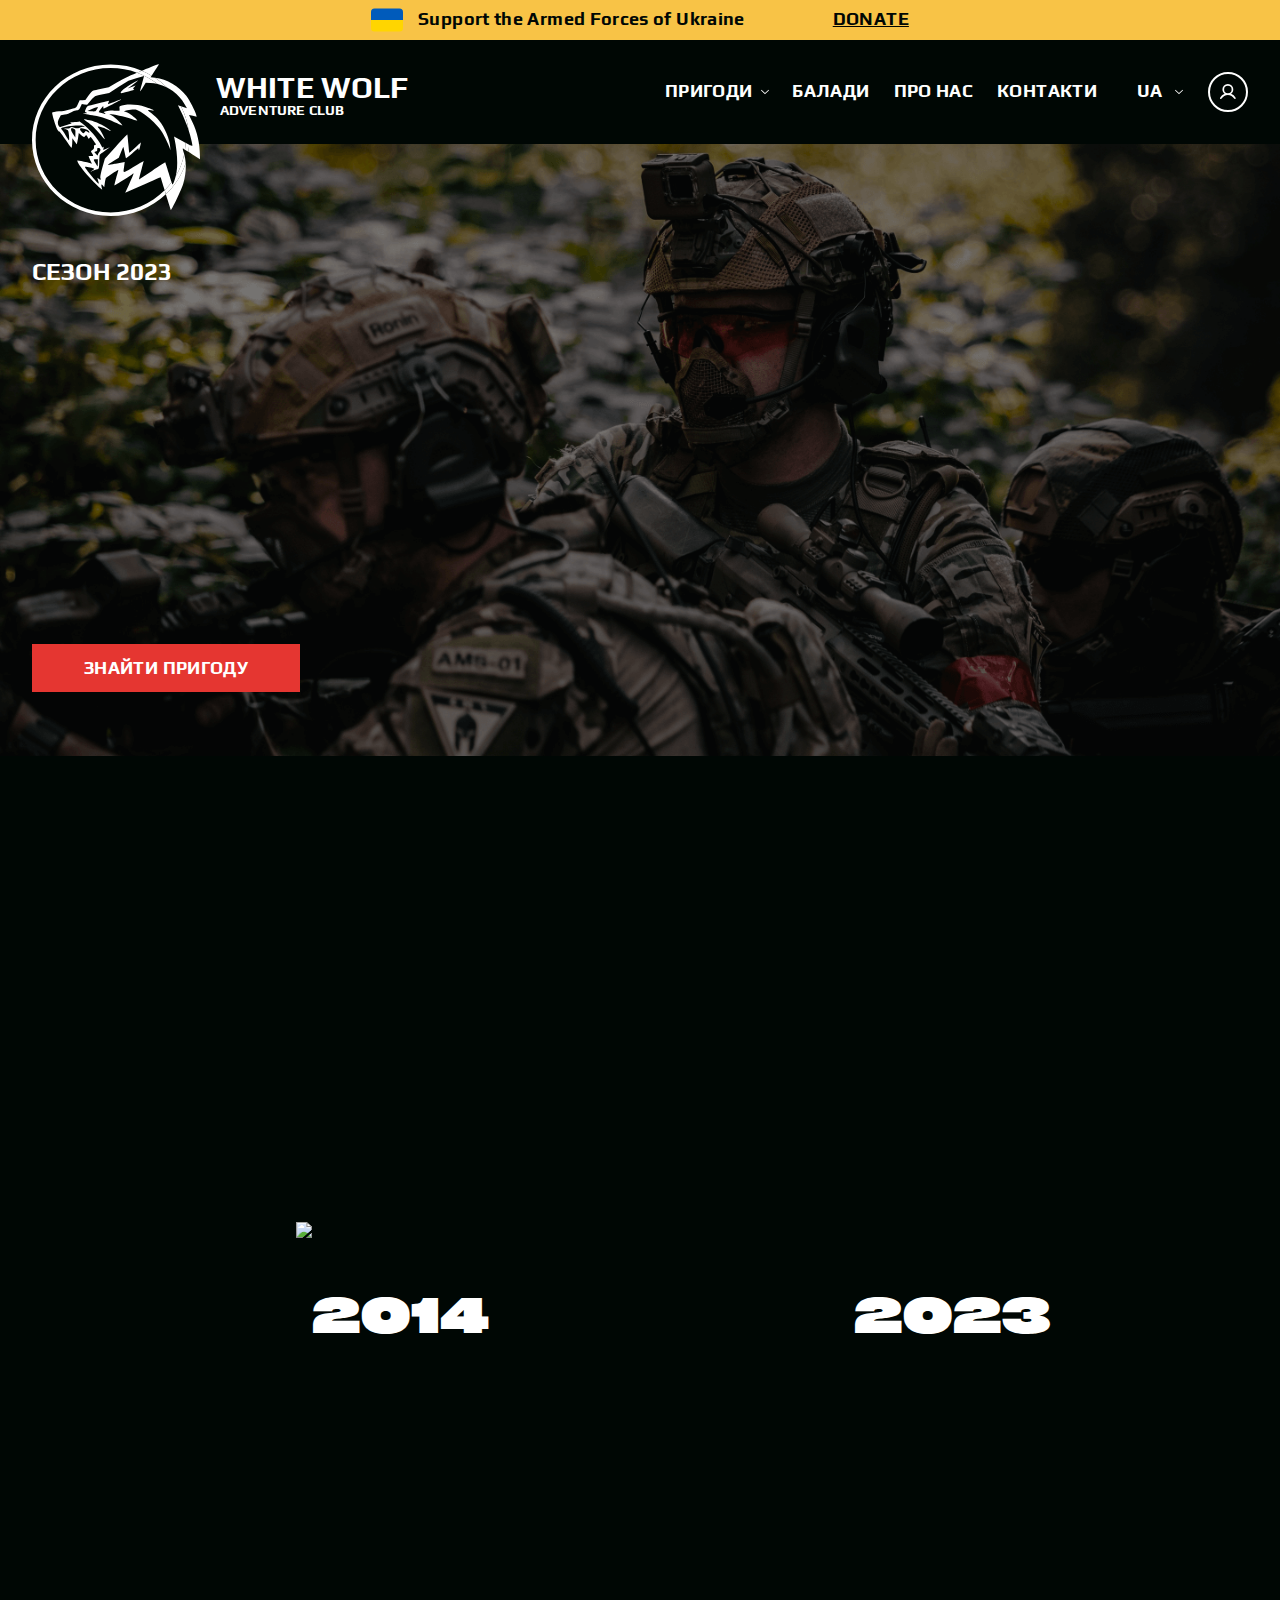
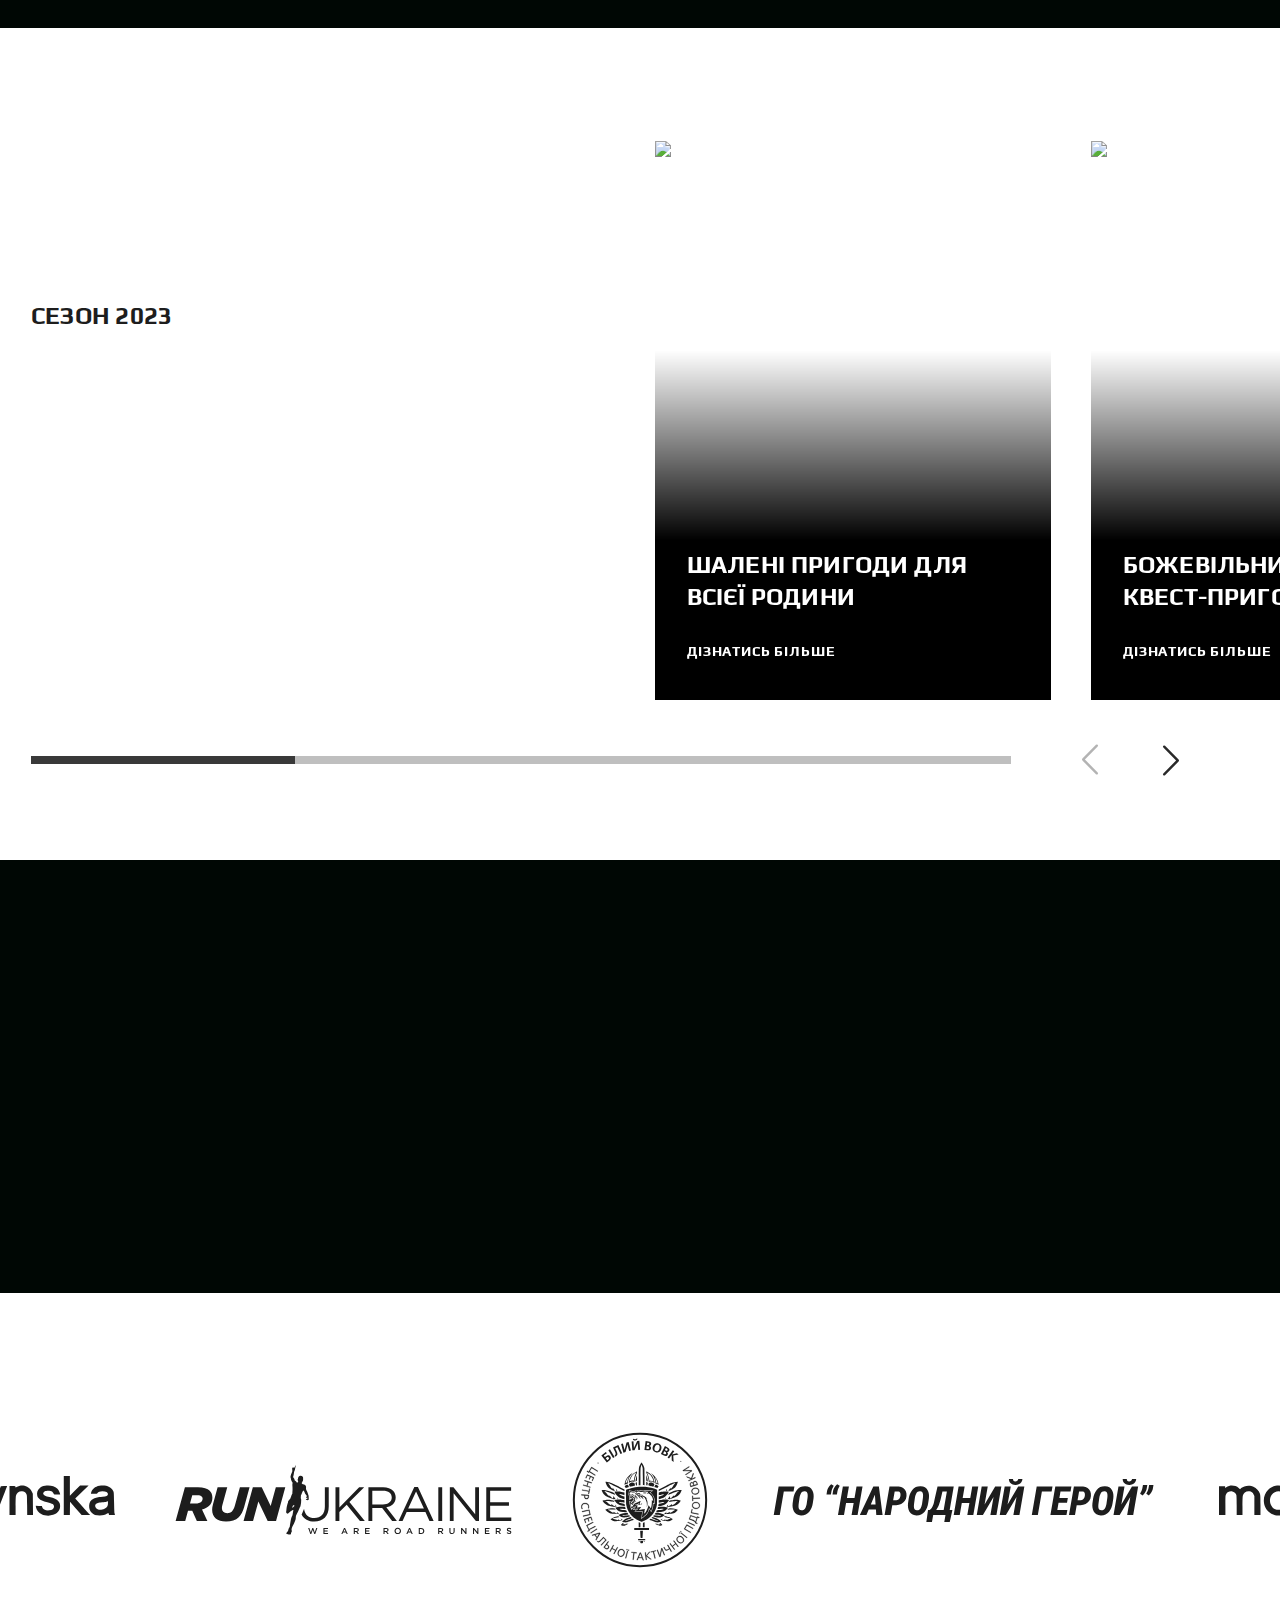
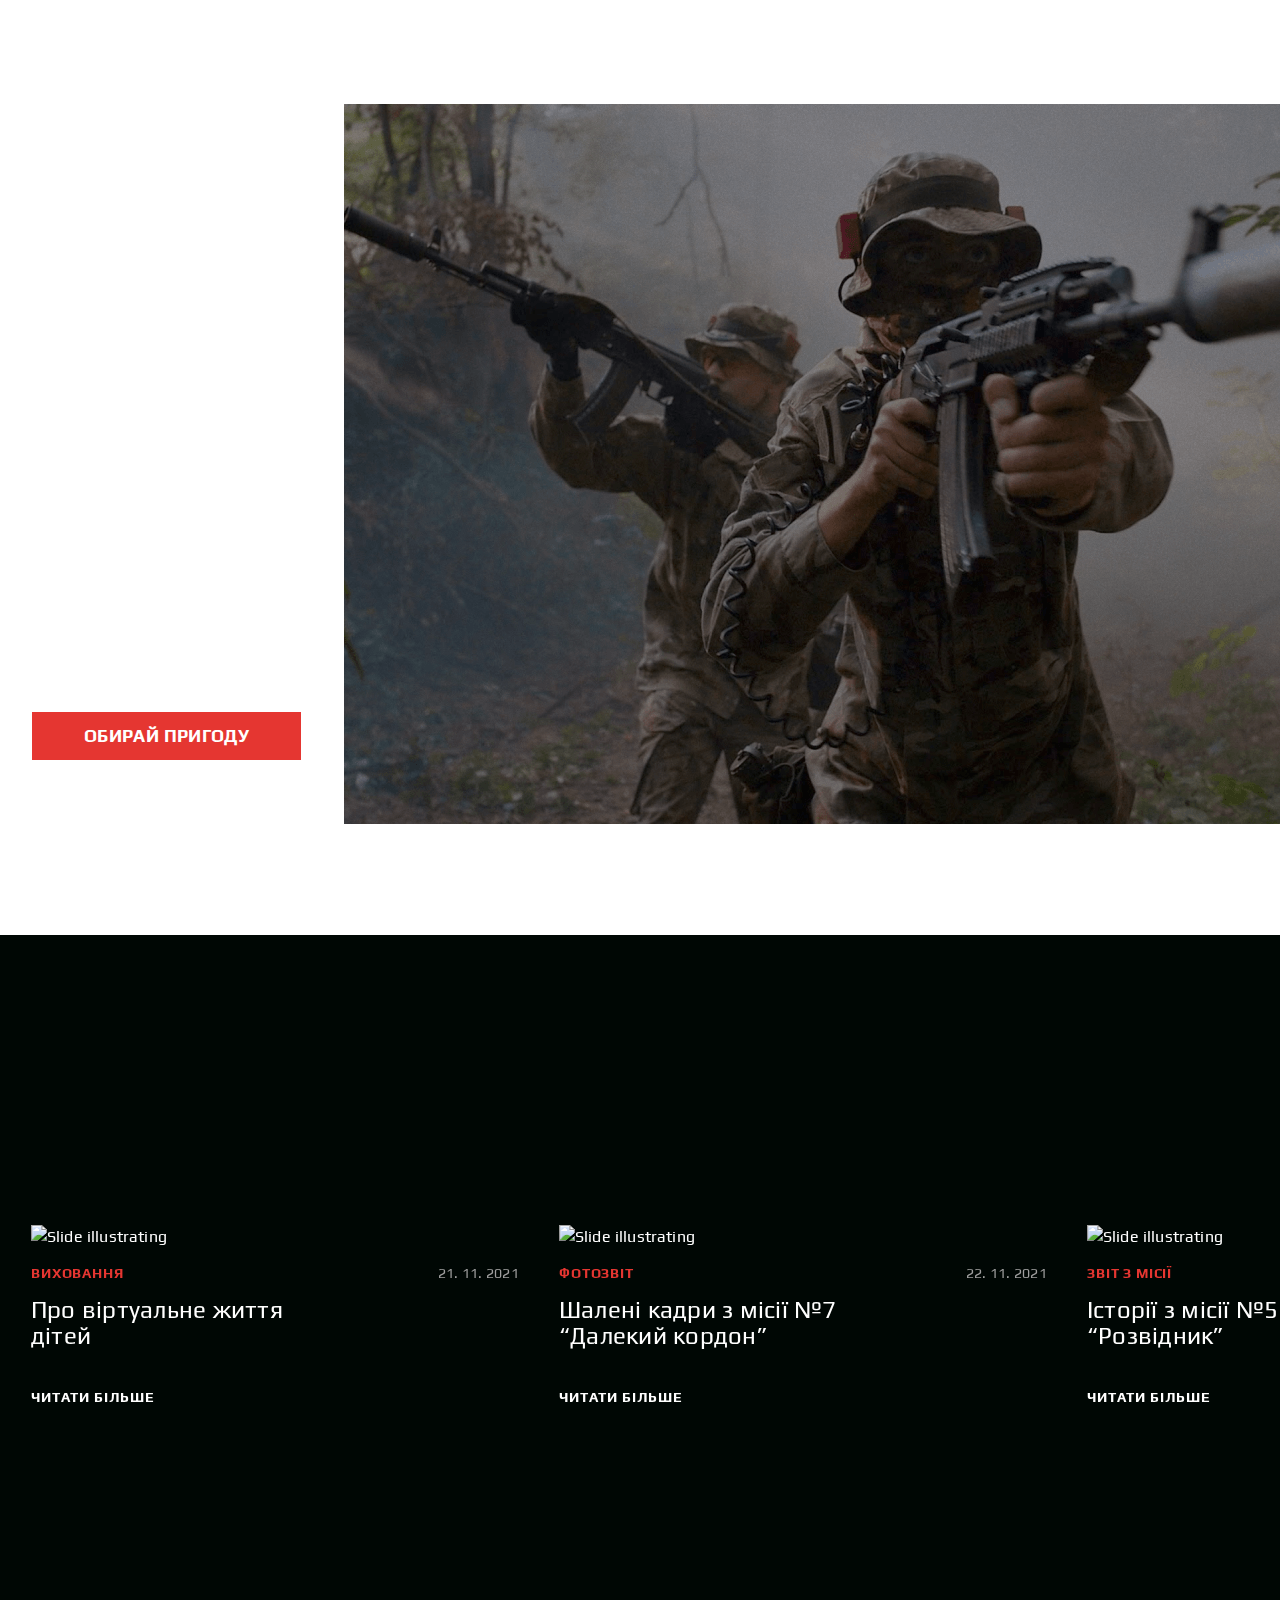
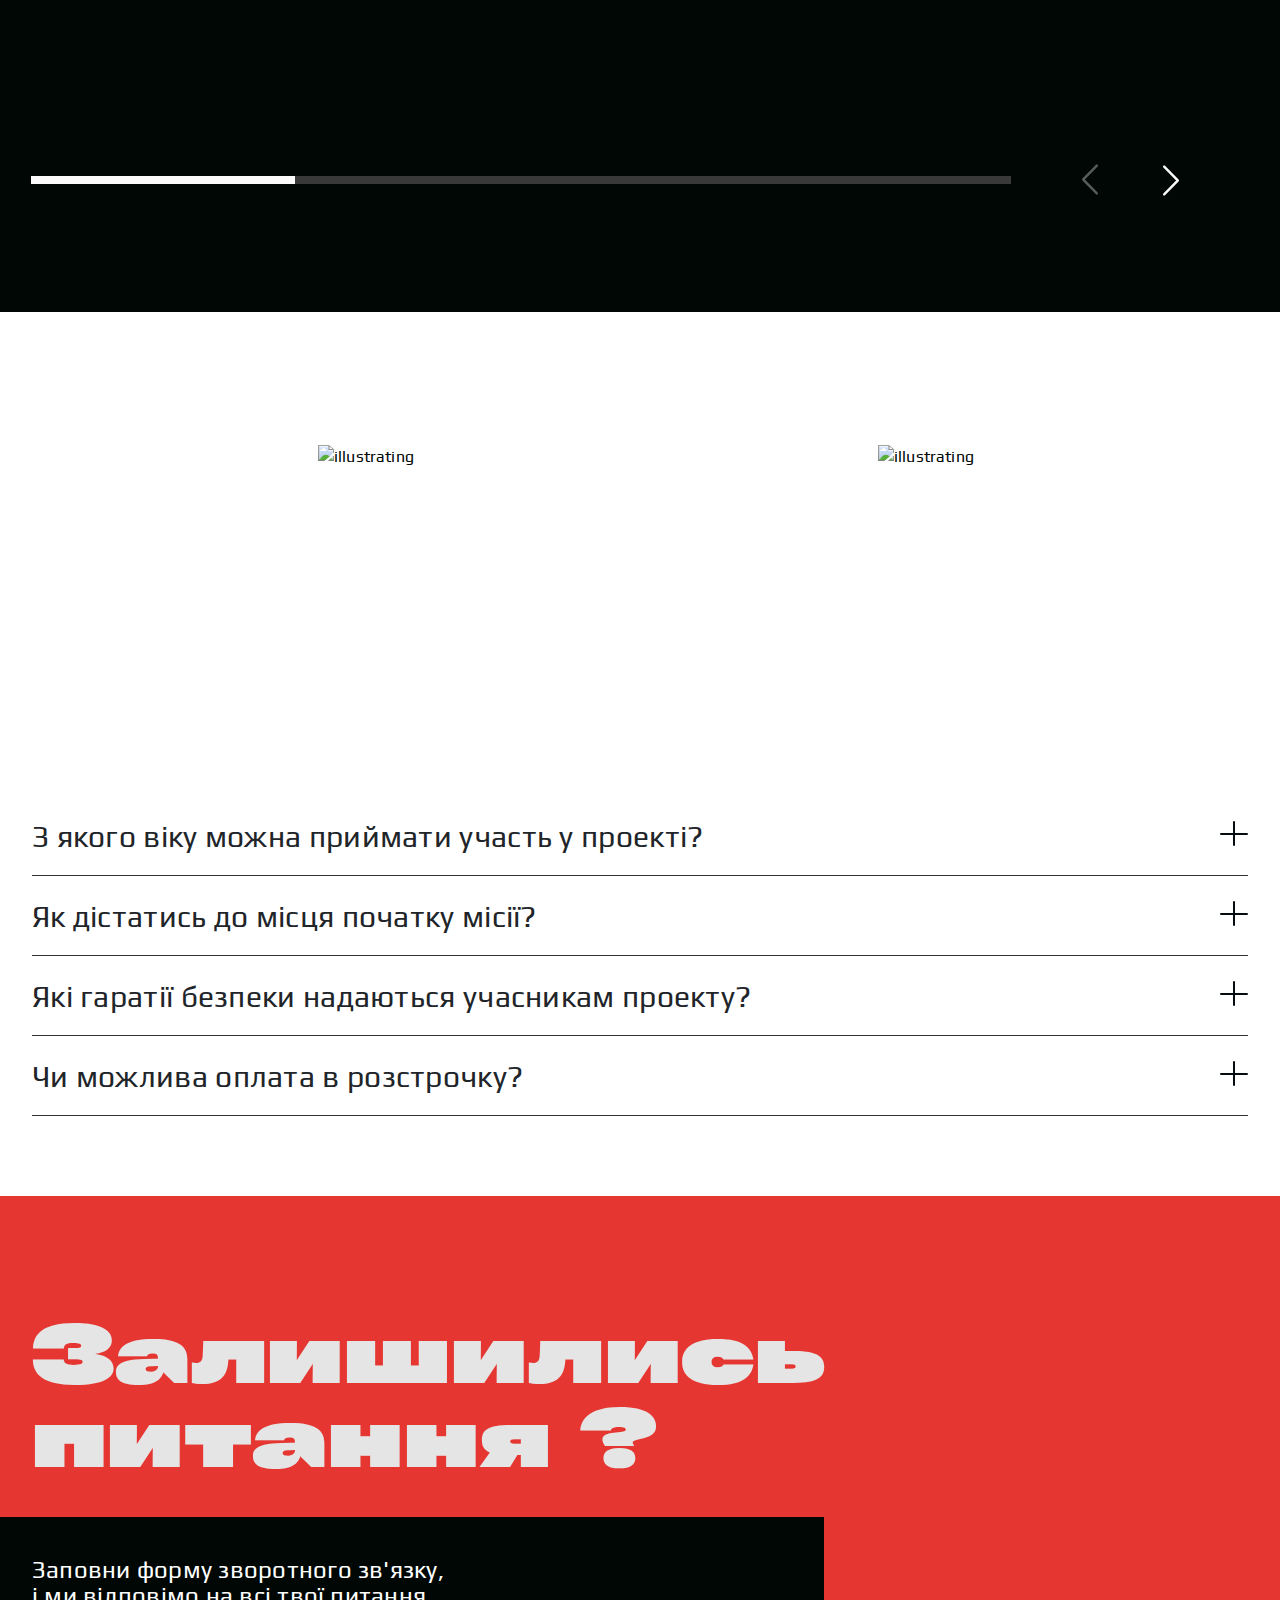
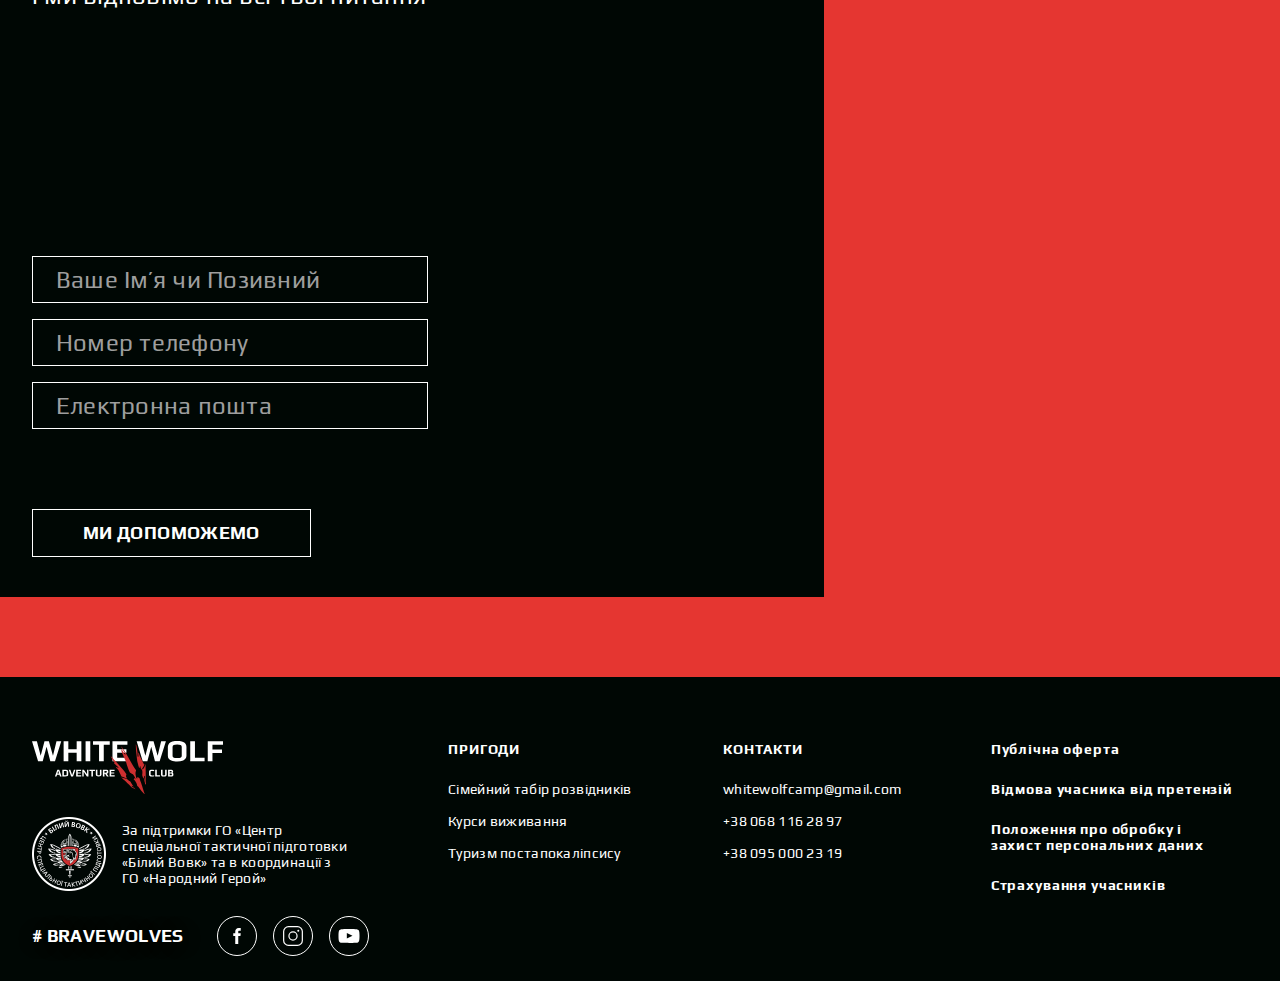
==== commit 0c46ffbe: "upd" ====
--- a/index.html
+++ b/index.html
@@ -531,7 +531,7 @@
               <div class="accordion-item">
                 <h2 class="accordion-header" id="flush-headingFour"><button class="accordion-button collapsed" type="button" data-bs-toggle="collapse" data-bs-target="#flush-collapseFour" aria-expanded="false" aria-controls="flush-collapseFour">Чи можлива оплата в розстрочку?</button></h2>
                 <div class="accordion-collapse collapse" id="flush-collapseFour" aria-labelledby="flush-headingFour" data-bs-parent="#accordionFaq">
-                  <div class="accordion-body"> Так, можлива «Миттєва розстрочка» або «Оплата частинами» від ПриватБанк та «Оплата частинами» від monobank. За детальною інформацією звертайтесь за номером +38 068 116 28 97.</div>
+                  <div class="accordion-body"> Так, можлива «Миттєва розстрочка» або «Оплата частинами» від ПриватБанк та «Оплата частинами» від monobank. За детальною інформацією звертайтесь за номером a.nav-link(href="tel:+380681162897") +38 068 116 28 97.</div>
                 </div>
               </div>
             </div>
@@ -540,9 +540,9 @@
         <section class="section section--contact">
           <div class="section__inner">
             <h2 class="h2">Залишились питання&nbsp;?</h2>
-            <div class="form-wrapper wow">
+            <div class="form-wrapper">
               <div class="subtitle">Заповни форму зворотного зв'язку, і ми відповімо на всі твої питання</div>
-              <div class="contact-accent">
+              <div class="contact-accent wow">
                 <div class="accent-one"><svg width="169" height="163" viewBox="0 0 169 163" fill="none" xmlns="http://www.w3.org/2000/svg">
                     <path d="M166.029 2.67969C165.386 23.9124 157.514 39.9304 141.374 54.027C131.537 62.6191 119.853 70.3863 106.328 70.7353C81.4298 71.3778 101.097 56.0297 112.644 51.5819C120.147 48.692 152.034 41.8382 142.699 61.9737C130.758 87.7272 100.071 109.932 77.4957 125.75C55.7913 140.958 28.5864 153.947 2.81787 160.389" stroke="#E6E5E5" stroke-width="4" stroke-linecap="square"></path>
                   </svg></div>
--- a/stylesheets/styles.css
+++ b/stylesheets/styles.css
@@ -12676,12 +12676,14 @@
     transition-duration: 0.32s;
   }
 }
-header .nav-link:hover:before,
-header .nav-link:active:before,
-header .nav-link:focus:before {
-  left: 0;
-  width: 100%;
-  background: #e53631;
+@media only screen and (min-width: 992px) {
+  header .nav-link:hover:before,
+  header .nav-link:active:before,
+  header .nav-link:focus:before {
+    left: 0;
+    width: 100%;
+    background: #e53631;
+  }
 }
 header .dropdown:hover .dropdown-menu,
 header .dropdown[aria-expanded="true"] .dropdown-menu {
@@ -13130,6 +13132,14 @@
 body {
   overflow-x: hidden;
 }
+.section {
+  overflow: hidden;
+}
+@media only screen and (min-width: 992px) {
+  .section {
+    overflow: inherit;
+  }
+}
 .section--intro {
   padding-top: 87px;
   padding-bottom: 64px;
@@ -13288,11 +13298,11 @@
   }
 }
 .section--intro.animated {
-  background-size: 248%;
+  background-size: 256%;
 }
 @media only screen and (min-width: 375px) {
   .section--intro.animated {
-    background-size: 198%;
+    background-size: 202%;
   }
 }
 @media only screen and (min-width: 576px) {
@@ -15693,6 +15703,7 @@
   margin-top: 48px;
   padding: 50px 0 50px 0;
   background: #000704;
+  visibility: visible;
 }
 @media only screen and (min-width: 576px) {
   .section--contact .form-wrapper {
@@ -15731,72 +15742,72 @@
     content: none;
   }
 }
-.section--contact .form-wrapper.animated .contact-accent .accent-one {
+.section--contact .form-wrapper .contact-accent.animated .accent-one {
   position: absolute;
   top: -83px;
   right: -2px;
 }
 @media only screen and (min-width: 576px) {
-  .section--contact .form-wrapper.animated .contact-accent .accent-one {
+  .section--contact .form-wrapper .contact-accent.animated .accent-one {
     top: -25px;
     right: -51px;
   }
 }
 @media only screen and (min-width: 992px) {
-  .section--contact .form-wrapper.animated .contact-accent .accent-one {
+  .section--contact .form-wrapper .contact-accent.animated .accent-one {
     top: -17px;
     right: 166px;
   }
 }
-.section--contact .form-wrapper.animated .contact-accent .accent-one svg {
+.section--contact .form-wrapper .contact-accent.animated .accent-one svg {
   width: 76px;
 }
 @media only screen and (min-width: 576px) {
-  .section--contact .form-wrapper.animated .contact-accent .accent-one svg {
+  .section--contact .form-wrapper .contact-accent.animated .accent-one svg {
     width: 120px;
   }
 }
 @media only screen and (min-width: 992px) {
-  .section--contact .form-wrapper.animated .contact-accent .accent-one svg {
+  .section--contact .form-wrapper .contact-accent.animated .accent-one svg {
     width: 169px;
   }
 }
-.section--contact .form-wrapper.animated .contact-accent .accent-one svg path {
+.section--contact .form-wrapper .contact-accent.animated .accent-one svg path {
   animation: dash 2s linear reverse forwards;
   stroke-dasharray: 700;
   stroke-dashoffset: 0;
 }
-.section--contact .form-wrapper.animated .contact-accent .accent-two {
+.section--contact .form-wrapper .contact-accent.animated .accent-two {
   position: absolute;
   top: 6px;
   right: 49px;
 }
 @media only screen and (min-width: 576px) {
-  .section--contact .form-wrapper.animated .contact-accent .accent-two {
+  .section--contact .form-wrapper .contact-accent.animated .accent-two {
     top: 81px;
     right: 30px;
   }
 }
 @media only screen and (min-width: 992px) {
-  .section--contact .form-wrapper.animated .contact-accent .accent-two {
+  .section--contact .form-wrapper .contact-accent.animated .accent-two {
     top: 109px;
     right: 282px;
   }
 }
-.section--contact .form-wrapper.animated .contact-accent .accent-two svg {
+.section--contact .form-wrapper .contact-accent.animated .accent-two svg {
   width: 28px;
 }
 @media only screen and (min-width: 576px) {
-  .section--contact .form-wrapper.animated .contact-accent .accent-two svg {
+  .section--contact .form-wrapper .contact-accent.animated .accent-two svg {
     width: 42px;
   }
 }
 @media only screen and (min-width: 992px) {
-  .section--contact .form-wrapper.animated .contact-accent .accent-two svg {
+  .section--contact .form-wrapper .contact-accent.animated .accent-two svg {
     width: 59px;
   }
 }
-.section--contact .form-wrapper.animated .contact-accent .accent-two svg path {
+.section--contact .form-wrapper .contact-accent.animated .accent-two svg path {
   animation: dash1 1s linear reverse forwards;
   -webkit-animation-delay: 1s;
   animation-delay: 1s;
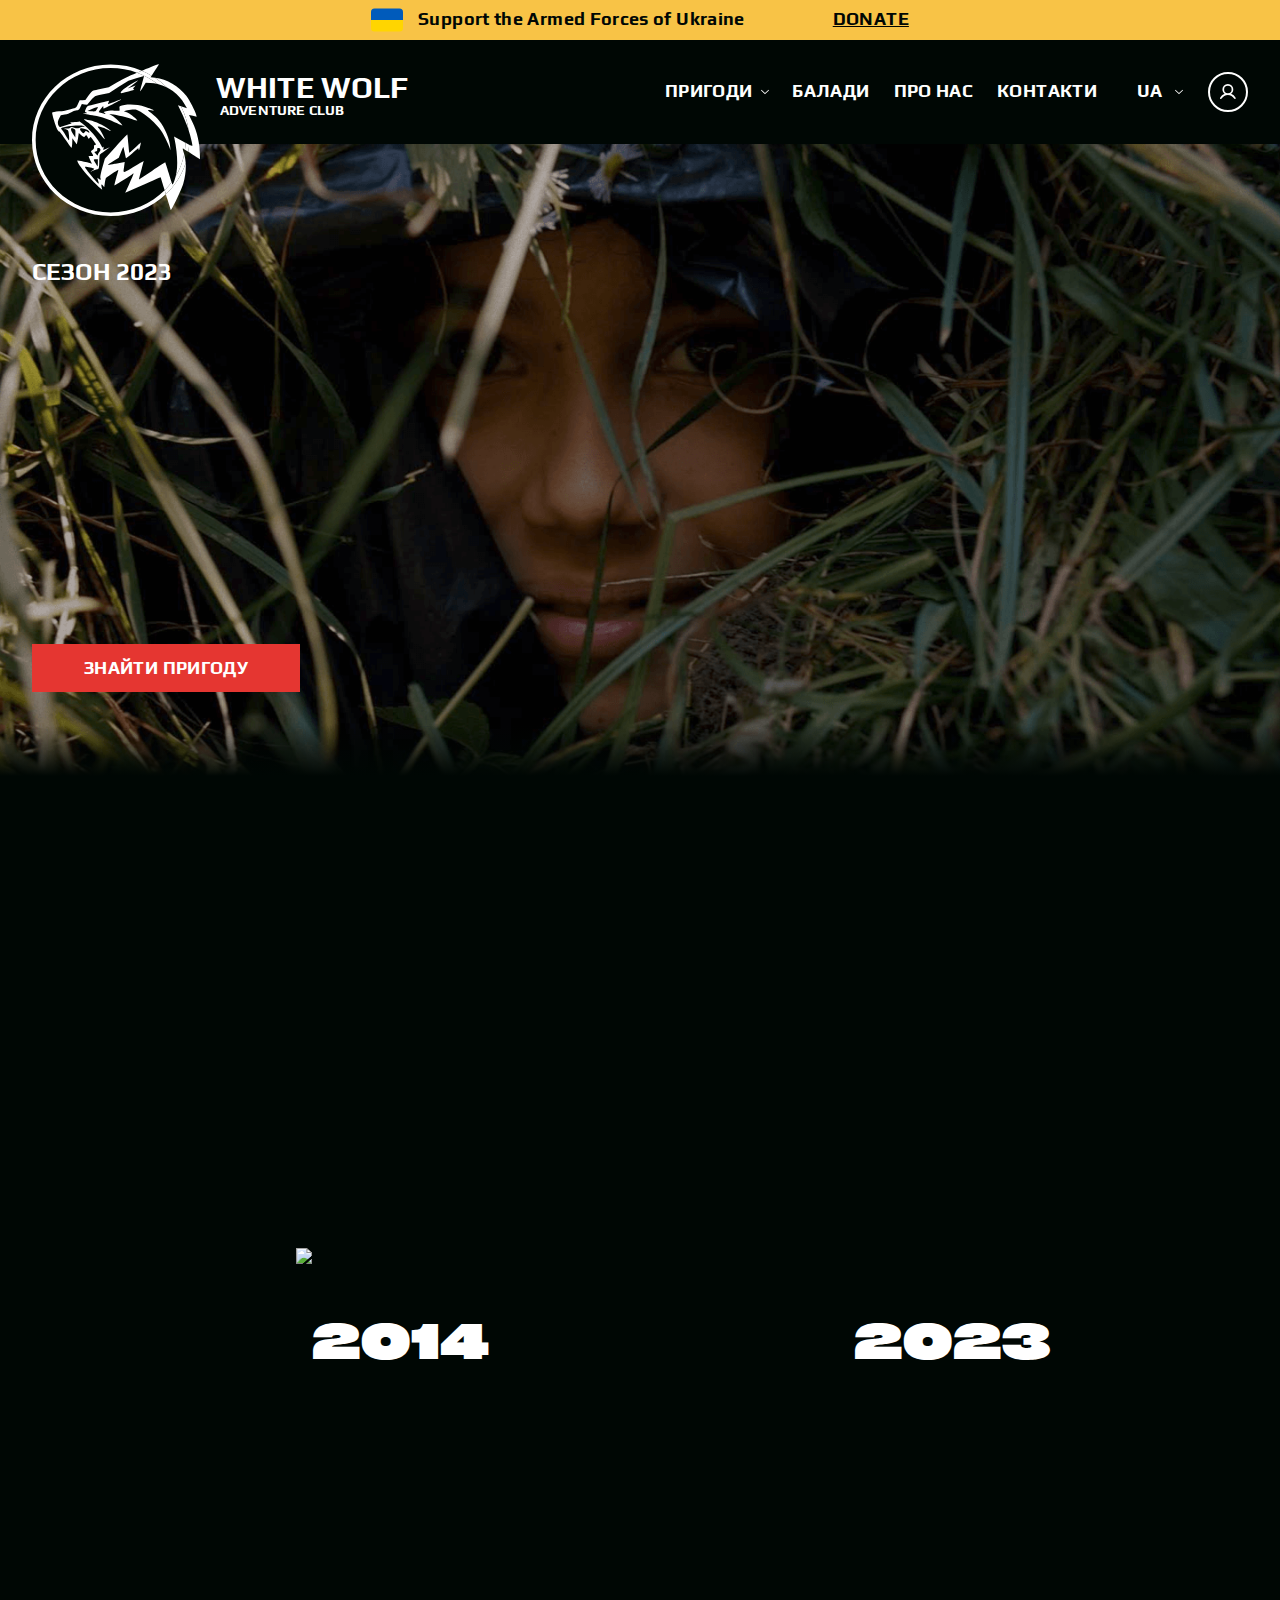
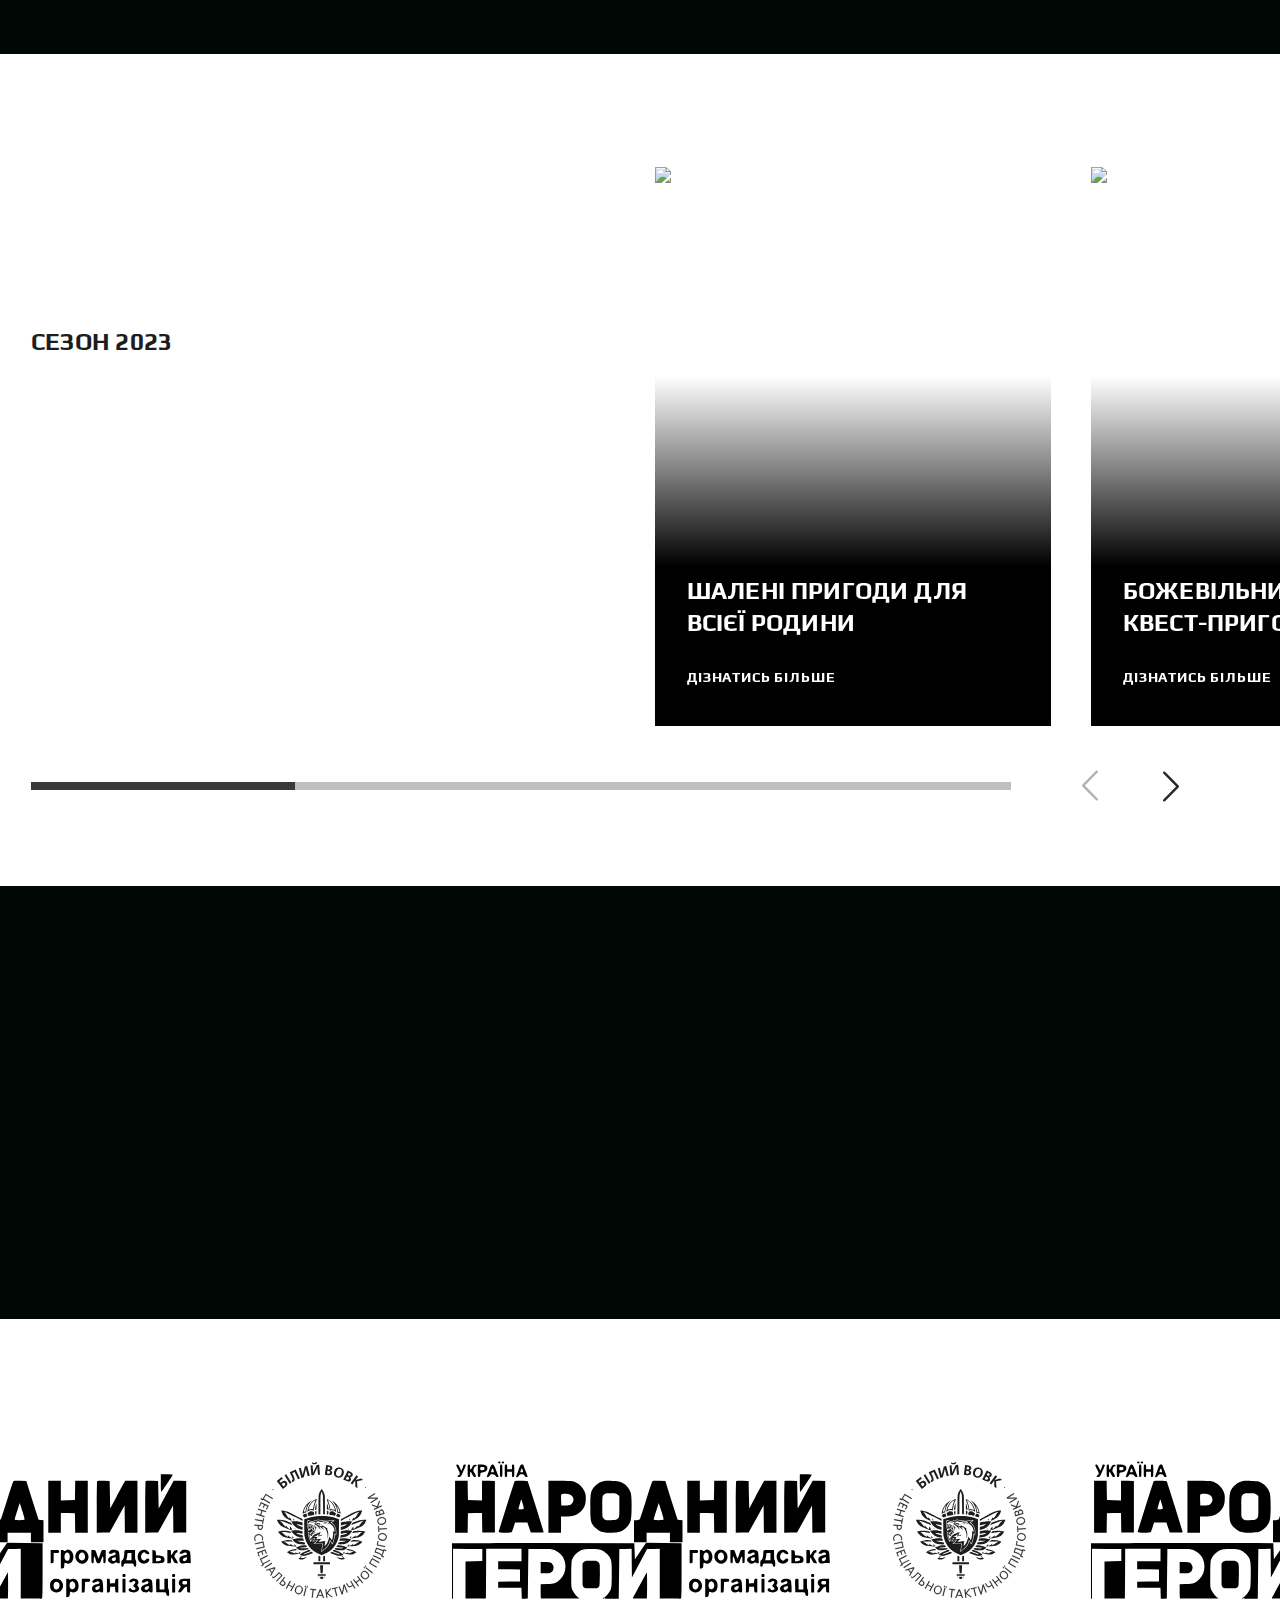
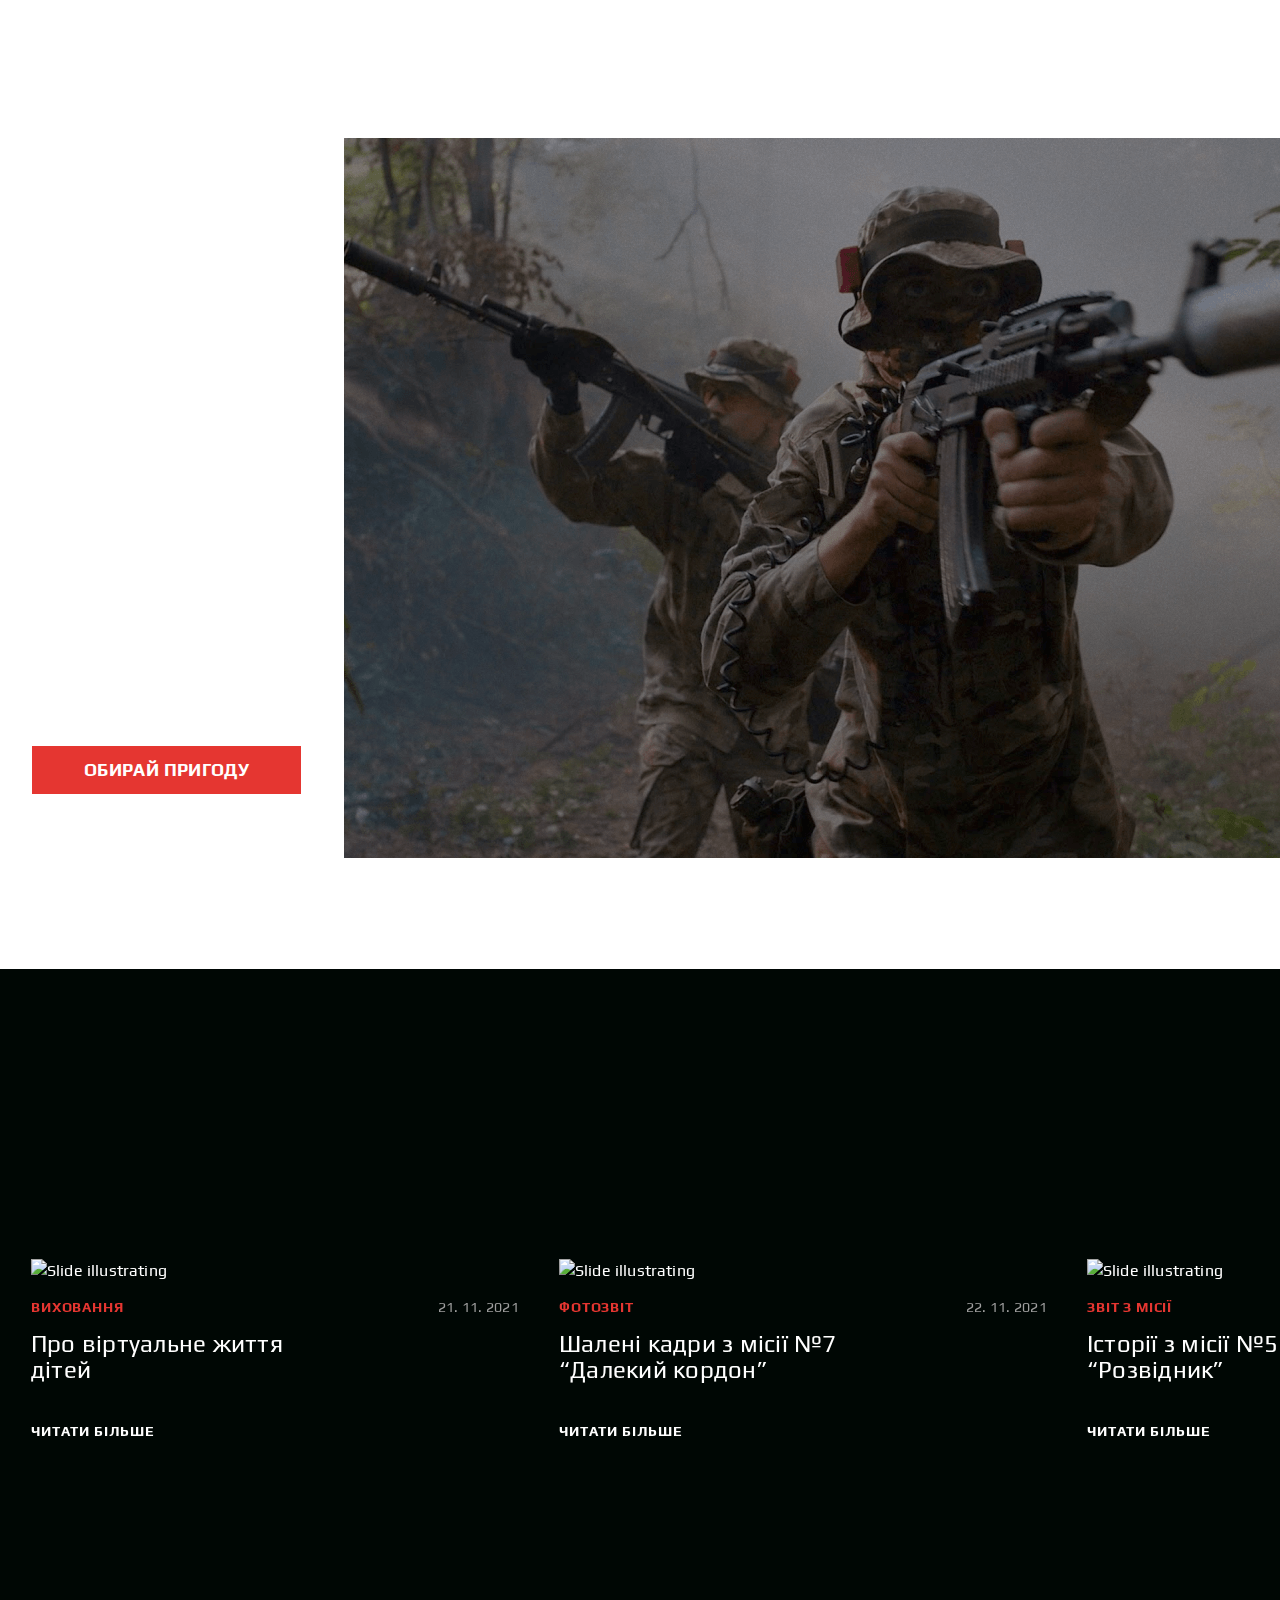
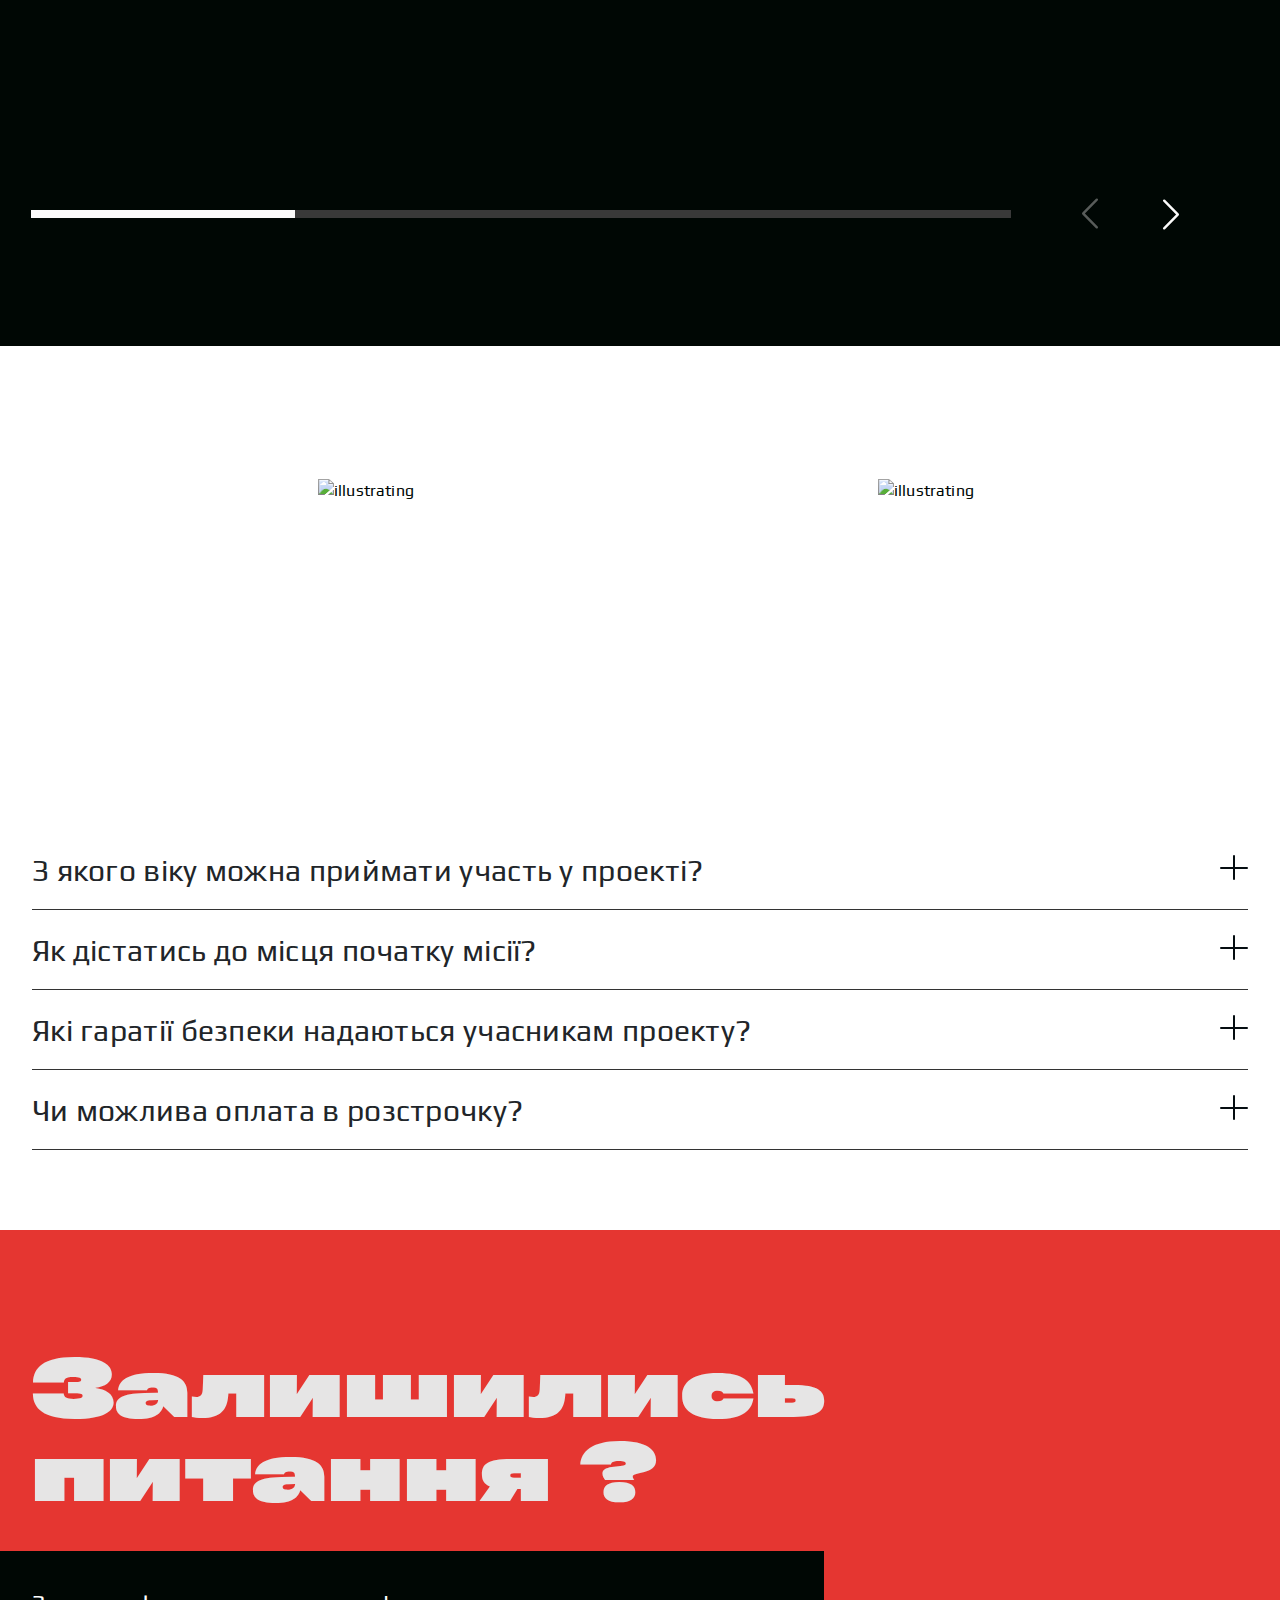
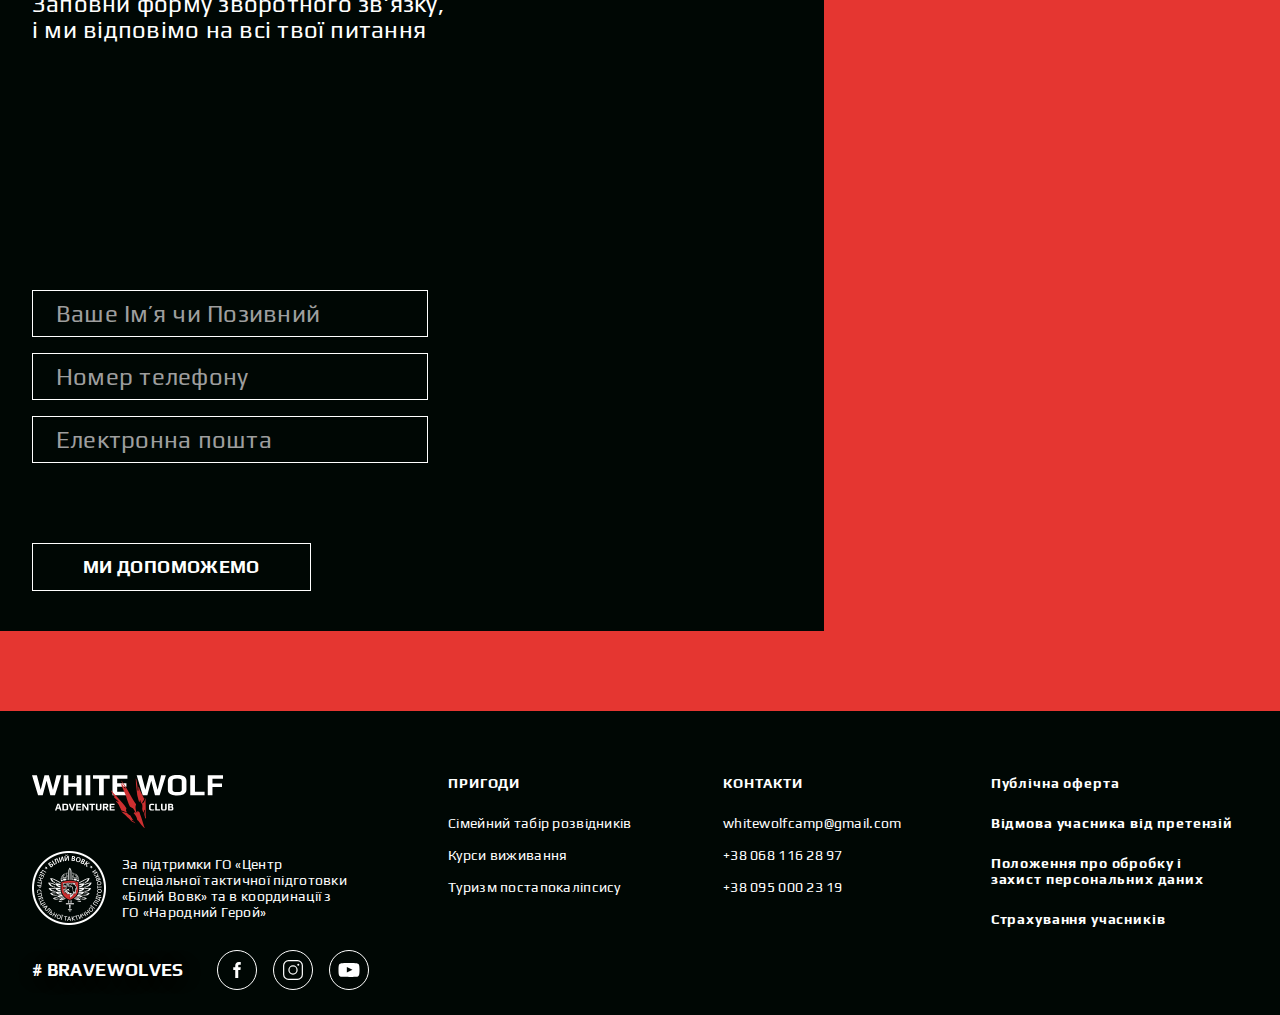
==== commit c647b03f: "added new page" ====
--- a/index.html
+++ b/index.html
@@ -19,13 +19,8 @@
     <meta name="msapplication-config" content="favicons/browserconfig.xml">
     <meta name="msapplication-TileColor" content="#0074CB">
     <meta name="theme-color" content="#444">
-    <meta name="viewport" content="width=device-width, initial-scale=1.0, maximum-scale=1.0, user-scalable=0">
-    <!--link(rel="preload" href="fonts/OpenSans/OpenSans-ExtraBold.woff2" as="font" type="font/woff2" crossorigin="anonymous")-->
-    <!--link(rel="preload" href="fonts/OpenSans/OpenSans-Bold.woff2" as="font" type="font/woff2" crossorigin="anonymous")-->
-    <!--link(rel="preload" href="fonts/Graphik/Graphik-Bold.woff2" as="font" type="font/woff2" crossorigin="anonymous")-->
-    <!--link(rel="preload" href="fonts/OpenSans/OpenSans-SemiBold.woff2" as="font" type="font/woff2" crossorigin="anonymous")-->
-    <!--link(rel="preload" href="fonts/OpenSans/OpenSans-Regular.woff2" as="font" type="font/woff2" crossorigin="anonymous")-->
-    <link type="text/css" href="stylesheets/styles.css" rel="stylesheet"><script>;(function(d,e,c,r){e=d.documentElement;c="className";r="replace";e[c]=e[c][r]("i-ua_js_no","i-ua_js_yes");if(d.compatMode!="CSS1Compat")e[c]=e[c][r]("i-ua_css_standart","i-ua_css_quirks")})(document);</script>
+    <meta name="viewport" content="width=device-width, initial-scale=1.0, maximum-scale=1.0, user-scalable=0"><!--link(rel="preload" href="fonts/OpenSans/OpenSans-ExtraBold.woff2" as="font" type="font/woff2" crossorigin="anonymous")--><!--link(rel="preload" href="fonts/OpenSans/OpenSans-Bold.woff2" as="font" type="font/woff2" crossorigin="anonymous")--><!--link(rel="preload" href="fonts/Graphik/Graphik-Bold.woff2" as="font" type="font/woff2" crossorigin="anonymous")--><!--link(rel="preload" href="fonts/OpenSans/OpenSans-SemiBold.woff2" as="font" type="font/woff2" crossorigin="anonymous")--><!--link(rel="preload" href="fonts/OpenSans/OpenSans-Regular.woff2" as="font" type="font/woff2" crossorigin="anonymous")-->
+    <link href="stylesheets/index.css" rel="stylesheet">
   </head>
   <body data-offcanvas-container="">
     <div class="layout-responsive" role="main">
@@ -370,14 +365,14 @@
           <div class="section__inner">
             <div class="swiper-partners">
               <div class="swiper-wrapper" id="gallery_wrapper">
-                <div class="swiper-slide"><img class="partners-runukraine-logo" src="./images/runukraine-logo.svg" alt="illustrating"></div>
                 <div class="swiper-slide"><img class="partners-bw-logo" src="./images/bw-logo.svg" alt="illustrating"></div>
                 <div class="swiper-slide"><img class="partners-gong-logo" src="./images/gong-logo.svg" alt="illustrating"></div>
-                <div class="swiper-slide"><img class="partners-morshynska-logo" src="./images/morshynska-logo.svg" alt="illustrating"></div>
-                <div class="swiper-slide"><img class="partners-runukraine-logo" src="./images/runukraine-logo.svg" alt="illustrating"></div>
                 <div class="swiper-slide"><img class="partners-bw-logo" src="./images/bw-logo.svg" alt="illustrating"></div>
                 <div class="swiper-slide"><img class="partners-gong-logo" src="./images/gong-logo.svg" alt="illustrating"></div>
-                <div class="swiper-slide"><img class="partners-morshynska-logo" src="./images/morshynska-logo.svg" alt="illustrating"></div>
+                <div class="swiper-slide"><img class="partners-bw-logo" src="./images/bw-logo.svg" alt="illustrating"></div>
+                <div class="swiper-slide"><img class="partners-gong-logo" src="./images/gong-logo.svg" alt="illustrating"></div>
+                <div class="swiper-slide"><img class="partners-bw-logo" src="./images/bw-logo.svg" alt="illustrating"></div>
+                <div class="swiper-slide"><img class="partners-gong-logo" src="./images/gong-logo.svg" alt="illustrating"></div>
               </div>
             </div>
           </div>
@@ -531,7 +526,7 @@
               <div class="accordion-item">
                 <h2 class="accordion-header" id="flush-headingFour"><button class="accordion-button collapsed" type="button" data-bs-toggle="collapse" data-bs-target="#flush-collapseFour" aria-expanded="false" aria-controls="flush-collapseFour">Чи можлива оплата в розстрочку?</button></h2>
                 <div class="accordion-collapse collapse" id="flush-collapseFour" aria-labelledby="flush-headingFour" data-bs-parent="#accordionFaq">
-                  <div class="accordion-body"> Так, можлива «Миттєва розстрочка» або «Оплата частинами» від ПриватБанк та «Оплата частинами» від monobank. За детальною інформацією звертайтесь за номером a.nav-link(href="tel:+380681162897") +38 068 116 28 97.</div>
+                  <div class="accordion-body"> Так, можлива «Миттєва розстрочка» або «Оплата частинами» від ПриватБанк та «Оплата частинами» від monobank. За детальною інформацією звертайтесь за номером <a class="nav-link" href="tel:+380681162897">+38 068 116 28 97.</a></div>
                 </div>
               </div>
             </div>
@@ -615,6 +610,6 @@
           </footer>
         </div>
       </div>
-    </div><script src="javascripts/main.js"></script>
+    </div><script src="javascripts/vendor.bundle.js"></script><script src="javascripts/index.js"></script>
   </body>
 </html>
--- a/stylesheets/index.css
+++ b/stylesheets/index.css
@@ -0,0 +1,16073 @@
+@charset "UTF-8"; /*!
+ * Bootstrap  v5.2.3 (https://getbootstrap.com/)
+ * Copyright 2011-2022 The Bootstrap Authors
+ * Copyright 2011-2022 Twitter, Inc.
+ * Licensed under MIT (https://github.com/twbs/bootstrap/blob/main/LICENSE)
+ */
+:root {
+  --bs-blue: #0d6efd;
+  --bs-indigo: #6610f2;
+  --bs-purple: #6f42c1;
+  --bs-pink: #d63384;
+  --bs-red: #dc3545;
+  --bs-orange: #fd7e14;
+  --bs-yellow: #ffc107;
+  --bs-green: #198754;
+  --bs-teal: #20c997;
+  --bs-cyan: #0dcaf0;
+  --bs-black: #000;
+  --bs-white: #fff;
+  --bs-gray: #6c757d;
+  --bs-gray-dark: #343a40;
+  --bs-gray-100: #f8f9fa;
+  --bs-gray-200: #e9ecef;
+  --bs-gray-300: #dee2e6;
+  --bs-gray-400: #ced4da;
+  --bs-gray-500: #adb5bd;
+  --bs-gray-600: #6c757d;
+  --bs-gray-700: #495057;
+  --bs-gray-800: #343a40;
+  --bs-gray-900: #212529;
+  --bs-primary: #0d6efd;
+  --bs-secondary: #6c757d;
+  --bs-success: #198754;
+  --bs-info: #0dcaf0;
+  --bs-warning: #ffc107;
+  --bs-danger: #dc3545;
+  --bs-light: #f8f9fa;
+  --bs-dark: #212529;
+  --bs-primary-rgb: 13, 110, 253;
+  --bs-secondary-rgb: 108, 117, 125;
+  --bs-success-rgb: 25, 135, 84;
+  --bs-info-rgb: 13, 202, 240;
+  --bs-warning-rgb: 255, 193, 7;
+  --bs-danger-rgb: 220, 53, 69;
+  --bs-light-rgb: 248, 249, 250;
+  --bs-dark-rgb: 33, 37, 41;
+  --bs-white-rgb: 255, 255, 255;
+  --bs-black-rgb: 0, 0, 0;
+  --bs-body-color-rgb: 33, 37, 41;
+  --bs-body-bg-rgb: 255, 255, 255;
+  --bs-font-sans-serif: system-ui, -apple-system, "Segoe UI", Roboto,
+    "Helvetica Neue", "Noto Sans", "Liberation Sans", Arial, sans-serif,
+    "Apple Color Emoji", "Segoe UI Emoji", "Segoe UI Symbol", "Noto Color Emoji";
+  --bs-font-monospace: SFMono-Regular, Menlo, Monaco, Consolas,
+    "Liberation Mono", "Courier New", monospace;
+  --bs-gradient: linear-gradient(
+    180deg,
+    rgba(255, 255, 255, 0.15),
+    rgba(255, 255, 255, 0)
+  );
+  --bs-body-font-family: var(--bs-font-sans-serif);
+  --bs-body-font-size: 1rem;
+  --bs-body-font-weight: 400;
+  --bs-body-line-height: 1.5;
+  --bs-body-color: #212529;
+  --bs-body-bg: #fff;
+  --bs-border-width: 1px;
+  --bs-border-style: solid;
+  --bs-border-color: #dee2e6;
+  --bs-border-color-translucent: rgba(0, 0, 0, 0.175);
+  --bs-border-radius: 0.375rem;
+  --bs-border-radius-sm: 0.25rem;
+  --bs-border-radius-lg: 0.5rem;
+  --bs-border-radius-xl: 1rem;
+  --bs-border-radius-2xl: 2rem;
+  --bs-border-radius-pill: 50rem;
+  --bs-link-color: #0d6efd;
+  --bs-link-hover-color: #0a58ca;
+  --bs-code-color: #d63384;
+  --bs-highlight-bg: #fff3cd;
+}
+*,
+::after,
+::before {
+  -webkit-box-sizing: border-box;
+  box-sizing: border-box;
+}
+@media (prefers-reduced-motion: no-preference) {
+  :root {
+    scroll-behavior: smooth;
+  }
+}
+body {
+  margin: 0;
+  font-weight: var(--bs-body-font-weight);
+  font-size: var(--bs-body-font-size);
+  line-height: var(--bs-body-line-height);
+  font-family: var(--bs-body-font-family);
+  text-align: var(--bs-body-text-align);
+  color: var(--bs-body-color);
+  background-color: var(--bs-body-bg);
+  -webkit-text-size-adjust: 100%;
+  -webkit-tap-highlight-color: transparent;
+}
+hr {
+  margin: 1rem 0;
+  color: inherit;
+  border: 0;
+  border-top: 1px solid;
+  opacity: 0.25;
+}
+.h1,
+.h2,
+.h3,
+.h4,
+.h5,
+.h6,
+h1,
+h2,
+h3,
+h4,
+h5,
+h6 {
+  margin-top: 0;
+  margin-bottom: 0.5rem;
+  font-weight: 500;
+  line-height: 1.2;
+}
+.h1,
+h1 {
+  font-size: calc(1.375rem + 1.5vw);
+}
+@media (min-width: 1200px) {
+  .h1,
+  h1 {
+    font-size: 2.5rem;
+  }
+}
+.h2,
+h2 {
+  font-size: calc(1.325rem + 0.9vw);
+}
+@media (min-width: 1200px) {
+  .h2,
+  h2 {
+    font-size: 2rem;
+  }
+}
+.h3,
+h3 {
+  font-size: calc(1.3rem + 0.6vw);
+}
+@media (min-width: 1200px) {
+  .h3,
+  h3 {
+    font-size: 1.75rem;
+  }
+}
+.h4,
+h4 {
+  font-size: calc(1.275rem + 0.3vw);
+}
+@media (min-width: 1200px) {
+  .h4,
+  h4 {
+    font-size: 1.5rem;
+  }
+}
+.h5,
+h5 {
+  font-size: 1.25rem;
+}
+.h6,
+h6 {
+  font-size: 1rem;
+}
+p {
+  margin-top: 0;
+  margin-bottom: 1rem;
+}
+abbr[title] {
+  -webkit-text-decoration: underline dotted;
+  text-decoration: underline dotted;
+  cursor: help;
+  -webkit-text-decoration-skip-ink: none;
+  text-decoration-skip-ink: none;
+}
+address {
+  margin-bottom: 1rem;
+  line-height: inherit;
+  font-style: normal;
+}
+ol,
+ul {
+  padding-left: 2rem;
+}
+dl,
+ol,
+ul {
+  margin-top: 0;
+  margin-bottom: 1rem;
+}
+ol ol,
+ol ul,
+ul ol,
+ul ul {
+  margin-bottom: 0;
+}
+dt {
+  font-weight: 700;
+}
+dd {
+  margin-bottom: 0.5rem;
+  margin-left: 0;
+}
+blockquote {
+  margin: 0 0 1rem;
+}
+b,
+strong {
+  font-weight: bolder;
+}
+.small,
+small {
+  font-size: 0.875em;
+}
+.mark,
+mark {
+  padding: 0.1875em;
+  background-color: var(--bs-highlight-bg);
+}
+sub,
+sup {
+  position: relative;
+  font-size: 0.75em;
+  line-height: 0;
+  vertical-align: baseline;
+}
+sub {
+  bottom: -0.25em;
+}
+sup {
+  top: -0.5em;
+}
+a {
+  color: var(--bs-link-color);
+  text-decoration: underline;
+}
+a:hover {
+  color: var(--bs-link-hover-color);
+}
+a:not([href]):not([class]),
+a:not([href]):not([class]):hover {
+  color: inherit;
+  text-decoration: none;
+}
+code,
+kbd,
+pre,
+samp {
+  font-size: 1em;
+  font-family: var(--bs-font-monospace);
+}
+pre {
+  display: block;
+  margin-top: 0;
+  margin-bottom: 1rem;
+  overflow: auto;
+  font-size: 0.875em;
+}
+pre code {
+  font-size: inherit;
+  color: inherit;
+  word-break: normal;
+}
+code {
+  font-size: 0.875em;
+  color: var(--bs-code-color);
+  word-wrap: break-word;
+}
+a > code {
+  color: inherit;
+}
+kbd {
+  padding: 0.1875rem 0.375rem;
+  font-size: 0.875em;
+  color: var(--bs-body-bg);
+  background-color: var(--bs-body-color);
+  border-radius: 0.25rem;
+}
+kbd kbd {
+  padding: 0;
+  font-size: 1em;
+}
+figure {
+  margin: 0 0 1rem;
+}
+img,
+svg {
+  vertical-align: middle;
+}
+table {
+  border-collapse: collapse;
+  caption-side: bottom;
+}
+caption {
+  padding-top: 0.5rem;
+  padding-bottom: 0.5rem;
+  text-align: left;
+  color: #6c757d;
+}
+th {
+  text-align: inherit;
+  text-align: -webkit-match-parent;
+}
+tbody,
+td,
+tfoot,
+th,
+thead,
+tr {
+  border-width: 0;
+  border-style: solid;
+  border-color: inherit;
+}
+label {
+  display: inline-block;
+}
+button {
+  border-radius: 0;
+}
+button:focus:not(:focus-visible) {
+  outline: 0;
+}
+button,
+input,
+optgroup,
+select,
+textarea {
+  margin: 0;
+  font-size: inherit;
+  line-height: inherit;
+  font-family: inherit;
+}
+button,
+select {
+  text-transform: none;
+}
+[role="button"] {
+  cursor: pointer;
+}
+select {
+  word-wrap: normal;
+}
+select:disabled {
+  opacity: 1;
+}
+[list]:not([type="date"]):not([type="datetime-local"]):not([type="month"]):not([type="week"]):not([type="time"])::-webkit-calendar-picker-indicator {
+  display: none !important;
+}
+[type="button"],
+[type="reset"],
+[type="submit"],
+button {
+  -webkit-appearance: button;
+}
+[type="button"]:not(:disabled),
+[type="reset"]:not(:disabled),
+[type="submit"]:not(:disabled),
+button:not(:disabled) {
+  cursor: pointer;
+}
+::-moz-focus-inner {
+  padding: 0;
+  border-style: none;
+}
+textarea {
+  resize: vertical;
+}
+fieldset {
+  min-width: 0;
+  margin: 0;
+  padding: 0;
+  border: 0;
+}
+legend {
+  float: left;
+  width: 100%;
+  margin-bottom: 0.5rem;
+  padding: 0;
+  font-size: calc(1.275rem + 0.3vw);
+  line-height: inherit;
+}
+@media (min-width: 1200px) {
+  legend {
+    font-size: 1.5rem;
+  }
+}
+legend + * {
+  clear: left;
+}
+::-webkit-datetime-edit-day-field,
+::-webkit-datetime-edit-fields-wrapper,
+::-webkit-datetime-edit-hour-field,
+::-webkit-datetime-edit-minute,
+::-webkit-datetime-edit-month-field,
+::-webkit-datetime-edit-text,
+::-webkit-datetime-edit-year-field {
+  padding: 0;
+}
+::-webkit-inner-spin-button {
+  height: auto;
+}
+[type="search"] {
+  outline-offset: -2px;
+  -webkit-appearance: textfield;
+}
+::-webkit-search-decoration {
+  -webkit-appearance: none;
+}
+::-webkit-color-swatch-wrapper {
+  padding: 0;
+}
+::-webkit-file-upload-button {
+  font: inherit;
+  -webkit-appearance: button;
+}
+::file-selector-button {
+  font: inherit;
+  -webkit-appearance: button;
+}
+output {
+  display: inline-block;
+}
+iframe {
+  border: 0;
+}
+summary {
+  display: list-item;
+  cursor: pointer;
+}
+progress {
+  vertical-align: baseline;
+}
+[hidden] {
+  display: none !important;
+}
+.lead {
+  font-weight: 300;
+  font-size: 1.25rem;
+}
+.display-1 {
+  font-weight: 300;
+  font-size: calc(1.625rem + 4.5vw);
+  line-height: 1.2;
+}
+@media (min-width: 1200px) {
+  .display-1 {
+    font-size: 5rem;
+  }
+}
+.display-2 {
+  font-weight: 300;
+  font-size: calc(1.575rem + 3.9vw);
+  line-height: 1.2;
+}
+@media (min-width: 1200px) {
+  .display-2 {
+    font-size: 4.5rem;
+  }
+}
+.display-3 {
+  font-weight: 300;
+  font-size: calc(1.525rem + 3.3vw);
+  line-height: 1.2;
+}
+@media (min-width: 1200px) {
+  .display-3 {
+    font-size: 4rem;
+  }
+}
+.display-4 {
+  font-weight: 300;
+  font-size: calc(1.475rem + 2.7vw);
+  line-height: 1.2;
+}
+@media (min-width: 1200px) {
+  .display-4 {
+    font-size: 3.5rem;
+  }
+}
+.display-5 {
+  font-weight: 300;
+  font-size: calc(1.425rem + 2.1vw);
+  line-height: 1.2;
+}
+@media (min-width: 1200px) {
+  .display-5 {
+    font-size: 3rem;
+  }
+}
+.display-6 {
+  font-weight: 300;
+  font-size: calc(1.375rem + 1.5vw);
+  line-height: 1.2;
+}
+@media (min-width: 1200px) {
+  .display-6 {
+    font-size: 2.5rem;
+  }
+}
+.list-unstyled {
+  padding-left: 0;
+  list-style: none;
+}
+.list-inline {
+  padding-left: 0;
+  list-style: none;
+}
+.list-inline-item {
+  display: inline-block;
+}
+.list-inline-item:not(:last-child) {
+  margin-right: 0.5rem;
+}
+.initialism {
+  font-size: 0.875em;
+  text-transform: uppercase;
+}
+.blockquote {
+  margin-bottom: 1rem;
+  font-size: 1.25rem;
+}
+.blockquote > :last-child {
+  margin-bottom: 0;
+}
+.blockquote-footer {
+  margin-top: -1rem;
+  margin-bottom: 1rem;
+  font-size: 0.875em;
+  color: #6c757d;
+}
+.blockquote-footer::before {
+  content: "— ";
+}
+.img-fluid {
+  max-width: 100%;
+  height: auto;
+}
+.img-thumbnail {
+  max-width: 100%;
+  height: auto;
+  padding: 0.25rem;
+  background-color: #fff;
+  border: 1px solid var(--bs-border-color);
+  border-radius: 0.375rem;
+}
+.figure {
+  display: inline-block;
+}
+.figure-img {
+  margin-bottom: 0.5rem;
+  line-height: 1;
+}
+.figure-caption {
+  font-size: 0.875em;
+  color: #6c757d;
+}
+.container,
+.container-fluid,
+.container-lg,
+.container-md,
+.container-sm,
+.container-xl,
+.container-xxl {
+  --bs-gutter-x: 1.5rem;
+  --bs-gutter-y: 0;
+  width: 100%;
+  margin-right: auto;
+  margin-left: auto;
+  padding-right: calc(var(--bs-gutter-x) * 0.5);
+  padding-left: calc(var(--bs-gutter-x) * 0.5);
+}
+@media (min-width: 576px) {
+  .container,
+  .container-sm {
+    max-width: 540px;
+  }
+}
+@media (min-width: 768px) {
+  .container,
+  .container-md,
+  .container-sm {
+    max-width: 720px;
+  }
+}
+@media (min-width: 992px) {
+  .container,
+  .container-lg,
+  .container-md,
+  .container-sm {
+    max-width: 960px;
+  }
+}
+@media (min-width: 1200px) {
+  .container,
+  .container-lg,
+  .container-md,
+  .container-sm,
+  .container-xl {
+    max-width: 1140px;
+  }
+}
+@media (min-width: 1400px) {
+  .container,
+  .container-lg,
+  .container-md,
+  .container-sm,
+  .container-xl,
+  .container-xxl {
+    max-width: 1320px;
+  }
+}
+.row {
+  --bs-gutter-x: 1.5rem;
+  --bs-gutter-y: 0;
+  display: -ms-flexbox;
+  display: flex;
+  -ms-flex-wrap: wrap;
+  flex-wrap: wrap;
+  margin-top: calc(-1 * var(--bs-gutter-y));
+  margin-right: calc(-0.5 * var(--bs-gutter-x));
+  margin-left: calc(-0.5 * var(--bs-gutter-x));
+}
+.row > * {
+  flex-shrink: 0;
+  width: 100%;
+  max-width: 100%;
+  margin-top: var(--bs-gutter-y);
+  padding-right: calc(var(--bs-gutter-x) * 0.5);
+  padding-left: calc(var(--bs-gutter-x) * 0.5);
+  -ms-flex-negative: 0;
+}
+.col {
+  -ms-flex: 1 0 0%;
+  flex: 1 0;
+}
+.row-cols-auto > * {
+  -ms-flex: 0 0 auto;
+  flex: 0 0 auto;
+  width: auto;
+}
+.row-cols-1 > * {
+  -ms-flex: 0 0 auto;
+  flex: 0 0 auto;
+  width: 100%;
+}
+.row-cols-2 > * {
+  -ms-flex: 0 0 auto;
+  flex: 0 0 auto;
+  width: 50%;
+}
+.row-cols-3 > * {
+  -ms-flex: 0 0 auto;
+  flex: 0 0 auto;
+  width: 33.3333333333%;
+}
+.row-cols-4 > * {
+  -ms-flex: 0 0 auto;
+  flex: 0 0 auto;
+  width: 25%;
+}
+.row-cols-5 > * {
+  -ms-flex: 0 0 auto;
+  flex: 0 0 auto;
+  width: 20%;
+}
+.row-cols-6 > * {
+  -ms-flex: 0 0 auto;
+  flex: 0 0 auto;
+  width: 16.6666666667%;
+}
+.col-auto {
+  -ms-flex: 0 0 auto;
+  flex: 0 0 auto;
+  width: auto;
+}
+.col-1 {
+  -ms-flex: 0 0 auto;
+  flex: 0 0 auto;
+  width: 8.33333333%;
+}
+.col-2 {
+  -ms-flex: 0 0 auto;
+  flex: 0 0 auto;
+  width: 16.66666667%;
+}
+.col-3 {
+  -ms-flex: 0 0 auto;
+  flex: 0 0 auto;
+  width: 25%;
+}
+.col-4 {
+  -ms-flex: 0 0 auto;
+  flex: 0 0 auto;
+  width: 33.33333333%;
+}
+.col-5 {
+  -ms-flex: 0 0 auto;
+  flex: 0 0 auto;
+  width: 41.66666667%;
+}
+.col-6 {
+  -ms-flex: 0 0 auto;
+  flex: 0 0 auto;
+  width: 50%;
+}
+.col-7 {
+  -ms-flex: 0 0 auto;
+  flex: 0 0 auto;
+  width: 58.33333333%;
+}
+.col-8 {
+  -ms-flex: 0 0 auto;
+  flex: 0 0 auto;
+  width: 66.66666667%;
+}
+.col-9 {
+  -ms-flex: 0 0 auto;
+  flex: 0 0 auto;
+  width: 75%;
+}
+.col-10 {
+  -ms-flex: 0 0 auto;
+  flex: 0 0 auto;
+  width: 83.33333333%;
+}
+.col-11 {
+  -ms-flex: 0 0 auto;
+  flex: 0 0 auto;
+  width: 91.66666667%;
+}
+.col-12 {
+  -ms-flex: 0 0 auto;
+  flex: 0 0 auto;
+  width: 100%;
+}
+.offset-1 {
+  margin-left: 8.33333333%;
+}
+.offset-2 {
+  margin-left: 16.66666667%;
+}
+.offset-3 {
+  margin-left: 25%;
+}
+.offset-4 {
+  margin-left: 33.33333333%;
+}
+.offset-5 {
+  margin-left: 41.66666667%;
+}
+.offset-6 {
+  margin-left: 50%;
+}
+.offset-7 {
+  margin-left: 58.33333333%;
+}
+.offset-8 {
+  margin-left: 66.66666667%;
+}
+.offset-9 {
+  margin-left: 75%;
+}
+.offset-10 {
+  margin-left: 83.33333333%;
+}
+.offset-11 {
+  margin-left: 91.66666667%;
+}
+.g-0,
+.gx-0 {
+  --bs-gutter-x: 0;
+}
+.g-0,
+.gy-0 {
+  --bs-gutter-y: 0;
+}
+.g-1,
+.gx-1 {
+  --bs-gutter-x: 0.25rem;
+}
+.g-1,
+.gy-1 {
+  --bs-gutter-y: 0.25rem;
+}
+.g-2,
+.gx-2 {
+  --bs-gutter-x: 0.5rem;
+}
+.g-2,
+.gy-2 {
+  --bs-gutter-y: 0.5rem;
+}
+.g-3,
+.gx-3 {
+  --bs-gutter-x: 1rem;
+}
+.g-3,
+.gy-3 {
+  --bs-gutter-y: 1rem;
+}
+.g-4,
+.gx-4 {
+  --bs-gutter-x: 1.5rem;
+}
+.g-4,
+.gy-4 {
+  --bs-gutter-y: 1.5rem;
+}
+.g-5,
+.gx-5 {
+  --bs-gutter-x: 3rem;
+}
+.g-5,
+.gy-5 {
+  --bs-gutter-y: 3rem;
+}
+@media (min-width: 576px) {
+  .col-sm {
+    -ms-flex: 1 0 0%;
+    flex: 1 0;
+  }
+  .row-cols-sm-auto > * {
+    -ms-flex: 0 0 auto;
+    flex: 0 0 auto;
+    width: auto;
+  }
+  .row-cols-sm-1 > * {
+    -ms-flex: 0 0 auto;
+    flex: 0 0 auto;
+    width: 100%;
+  }
+  .row-cols-sm-2 > * {
+    -ms-flex: 0 0 auto;
+    flex: 0 0 auto;
+    width: 50%;
+  }
+  .row-cols-sm-3 > * {
+    -ms-flex: 0 0 auto;
+    flex: 0 0 auto;
+    width: 33.3333333333%;
+  }
+  .row-cols-sm-4 > * {
+    -ms-flex: 0 0 auto;
+    flex: 0 0 auto;
+    width: 25%;
+  }
+  .row-cols-sm-5 > * {
+    -ms-flex: 0 0 auto;
+    flex: 0 0 auto;
+    width: 20%;
+  }
+  .row-cols-sm-6 > * {
+    -ms-flex: 0 0 auto;
+    flex: 0 0 auto;
+    width: 16.6666666667%;
+  }
+  .col-sm-auto {
+    -ms-flex: 0 0 auto;
+    flex: 0 0 auto;
+    width: auto;
+  }
+  .col-sm-1 {
+    -ms-flex: 0 0 auto;
+    flex: 0 0 auto;
+    width: 8.33333333%;
+  }
+  .col-sm-2 {
+    -ms-flex: 0 0 auto;
+    flex: 0 0 auto;
+    width: 16.66666667%;
+  }
+  .col-sm-3 {
+    -ms-flex: 0 0 auto;
+    flex: 0 0 auto;
+    width: 25%;
+  }
+  .col-sm-4 {
+    -ms-flex: 0 0 auto;
+    flex: 0 0 auto;
+    width: 33.33333333%;
+  }
+  .col-sm-5 {
+    -ms-flex: 0 0 auto;
+    flex: 0 0 auto;
+    width: 41.66666667%;
+  }
+  .col-sm-6 {
+    -ms-flex: 0 0 auto;
+    flex: 0 0 auto;
+    width: 50%;
+  }
+  .col-sm-7 {
+    -ms-flex: 0 0 auto;
+    flex: 0 0 auto;
+    width: 58.33333333%;
+  }
+  .col-sm-8 {
+    -ms-flex: 0 0 auto;
+    flex: 0 0 auto;
+    width: 66.66666667%;
+  }
+  .col-sm-9 {
+    -ms-flex: 0 0 auto;
+    flex: 0 0 auto;
+    width: 75%;
+  }
+  .col-sm-10 {
+    -ms-flex: 0 0 auto;
+    flex: 0 0 auto;
+    width: 83.33333333%;
+  }
+  .col-sm-11 {
+    -ms-flex: 0 0 auto;
+    flex: 0 0 auto;
+    width: 91.66666667%;
+  }
+  .col-sm-12 {
+    -ms-flex: 0 0 auto;
+    flex: 0 0 auto;
+    width: 100%;
+  }
+  .offset-sm-0 {
+    margin-left: 0;
+  }
+  .offset-sm-1 {
+    margin-left: 8.33333333%;
+  }
+  .offset-sm-2 {
+    margin-left: 16.66666667%;
+  }
+  .offset-sm-3 {
+    margin-left: 25%;
+  }
+  .offset-sm-4 {
+    margin-left: 33.33333333%;
+  }
+  .offset-sm-5 {
+    margin-left: 41.66666667%;
+  }
+  .offset-sm-6 {
+    margin-left: 50%;
+  }
+  .offset-sm-7 {
+    margin-left: 58.33333333%;
+  }
+  .offset-sm-8 {
+    margin-left: 66.66666667%;
+  }
+  .offset-sm-9 {
+    margin-left: 75%;
+  }
+  .offset-sm-10 {
+    margin-left: 83.33333333%;
+  }
+  .offset-sm-11 {
+    margin-left: 91.66666667%;
+  }
+  .g-sm-0,
+  .gx-sm-0 {
+    --bs-gutter-x: 0;
+  }
+  .g-sm-0,
+  .gy-sm-0 {
+    --bs-gutter-y: 0;
+  }
+  .g-sm-1,
+  .gx-sm-1 {
+    --bs-gutter-x: 0.25rem;
+  }
+  .g-sm-1,
+  .gy-sm-1 {
+    --bs-gutter-y: 0.25rem;
+  }
+  .g-sm-2,
+  .gx-sm-2 {
+    --bs-gutter-x: 0.5rem;
+  }
+  .g-sm-2,
+  .gy-sm-2 {
+    --bs-gutter-y: 0.5rem;
+  }
+  .g-sm-3,
+  .gx-sm-3 {
+    --bs-gutter-x: 1rem;
+  }
+  .g-sm-3,
+  .gy-sm-3 {
+    --bs-gutter-y: 1rem;
+  }
+  .g-sm-4,
+  .gx-sm-4 {
+    --bs-gutter-x: 1.5rem;
+  }
+  .g-sm-4,
+  .gy-sm-4 {
+    --bs-gutter-y: 1.5rem;
+  }
+  .g-sm-5,
+  .gx-sm-5 {
+    --bs-gutter-x: 3rem;
+  }
+  .g-sm-5,
+  .gy-sm-5 {
+    --bs-gutter-y: 3rem;
+  }
+}
+@media (min-width: 768px) {
+  .col-md {
+    -ms-flex: 1 0 0%;
+    flex: 1 0;
+  }
+  .row-cols-md-auto > * {
+    -ms-flex: 0 0 auto;
+    flex: 0 0 auto;
+    width: auto;
+  }
+  .row-cols-md-1 > * {
+    -ms-flex: 0 0 auto;
+    flex: 0 0 auto;
+    width: 100%;
+  }
+  .row-cols-md-2 > * {
+    -ms-flex: 0 0 auto;
+    flex: 0 0 auto;
+    width: 50%;
+  }
+  .row-cols-md-3 > * {
+    -ms-flex: 0 0 auto;
+    flex: 0 0 auto;
+    width: 33.3333333333%;
+  }
+  .row-cols-md-4 > * {
+    -ms-flex: 0 0 auto;
+    flex: 0 0 auto;
+    width: 25%;
+  }
+  .row-cols-md-5 > * {
+    -ms-flex: 0 0 auto;
+    flex: 0 0 auto;
+    width: 20%;
+  }
+  .row-cols-md-6 > * {
+    -ms-flex: 0 0 auto;
+    flex: 0 0 auto;
+    width: 16.6666666667%;
+  }
+  .col-md-auto {
+    -ms-flex: 0 0 auto;
+    flex: 0 0 auto;
+    width: auto;
+  }
+  .col-md-1 {
+    -ms-flex: 0 0 auto;
+    flex: 0 0 auto;
+    width: 8.33333333%;
+  }
+  .col-md-2 {
+    -ms-flex: 0 0 auto;
+    flex: 0 0 auto;
+    width: 16.66666667%;
+  }
+  .col-md-3 {
+    -ms-flex: 0 0 auto;
+    flex: 0 0 auto;
+    width: 25%;
+  }
+  .col-md-4 {
+    -ms-flex: 0 0 auto;
+    flex: 0 0 auto;
+    width: 33.33333333%;
+  }
+  .col-md-5 {
+    -ms-flex: 0 0 auto;
+    flex: 0 0 auto;
+    width: 41.66666667%;
+  }
+  .col-md-6 {
+    -ms-flex: 0 0 auto;
+    flex: 0 0 auto;
+    width: 50%;
+  }
+  .col-md-7 {
+    -ms-flex: 0 0 auto;
+    flex: 0 0 auto;
+    width: 58.33333333%;
+  }
+  .col-md-8 {
+    -ms-flex: 0 0 auto;
+    flex: 0 0 auto;
+    width: 66.66666667%;
+  }
+  .col-md-9 {
+    -ms-flex: 0 0 auto;
+    flex: 0 0 auto;
+    width: 75%;
+  }
+  .col-md-10 {
+    -ms-flex: 0 0 auto;
+    flex: 0 0 auto;
+    width: 83.33333333%;
+  }
+  .col-md-11 {
+    -ms-flex: 0 0 auto;
+    flex: 0 0 auto;
+    width: 91.66666667%;
+  }
+  .col-md-12 {
+    -ms-flex: 0 0 auto;
+    flex: 0 0 auto;
+    width: 100%;
+  }
+  .offset-md-0 {
+    margin-left: 0;
+  }
+  .offset-md-1 {
+    margin-left: 8.33333333%;
+  }
+  .offset-md-2 {
+    margin-left: 16.66666667%;
+  }
+  .offset-md-3 {
+    margin-left: 25%;
+  }
+  .offset-md-4 {
+    margin-left: 33.33333333%;
+  }
+  .offset-md-5 {
+    margin-left: 41.66666667%;
+  }
+  .offset-md-6 {
+    margin-left: 50%;
+  }
+  .offset-md-7 {
+    margin-left: 58.33333333%;
+  }
+  .offset-md-8 {
+    margin-left: 66.66666667%;
+  }
+  .offset-md-9 {
+    margin-left: 75%;
+  }
+  .offset-md-10 {
+    margin-left: 83.33333333%;
+  }
+  .offset-md-11 {
+    margin-left: 91.66666667%;
+  }
+  .g-md-0,
+  .gx-md-0 {
+    --bs-gutter-x: 0;
+  }
+  .g-md-0,
+  .gy-md-0 {
+    --bs-gutter-y: 0;
+  }
+  .g-md-1,
+  .gx-md-1 {
+    --bs-gutter-x: 0.25rem;
+  }
+  .g-md-1,
+  .gy-md-1 {
+    --bs-gutter-y: 0.25rem;
+  }
+  .g-md-2,
+  .gx-md-2 {
+    --bs-gutter-x: 0.5rem;
+  }
+  .g-md-2,
+  .gy-md-2 {
+    --bs-gutter-y: 0.5rem;
+  }
+  .g-md-3,
+  .gx-md-3 {
+    --bs-gutter-x: 1rem;
+  }
+  .g-md-3,
+  .gy-md-3 {
+    --bs-gutter-y: 1rem;
+  }
+  .g-md-4,
+  .gx-md-4 {
+    --bs-gutter-x: 1.5rem;
+  }
+  .g-md-4,
+  .gy-md-4 {
+    --bs-gutter-y: 1.5rem;
+  }
+  .g-md-5,
+  .gx-md-5 {
+    --bs-gutter-x: 3rem;
+  }
+  .g-md-5,
+  .gy-md-5 {
+    --bs-gutter-y: 3rem;
+  }
+}
+@media (min-width: 992px) {
+  .col-lg {
+    -ms-flex: 1 0 0%;
+    flex: 1 0;
+  }
+  .row-cols-lg-auto > * {
+    -ms-flex: 0 0 auto;
+    flex: 0 0 auto;
+    width: auto;
+  }
+  .row-cols-lg-1 > * {
+    -ms-flex: 0 0 auto;
+    flex: 0 0 auto;
+    width: 100%;
+  }
+  .row-cols-lg-2 > * {
+    -ms-flex: 0 0 auto;
+    flex: 0 0 auto;
+    width: 50%;
+  }
+  .row-cols-lg-3 > * {
+    -ms-flex: 0 0 auto;
+    flex: 0 0 auto;
+    width: 33.3333333333%;
+  }
+  .row-cols-lg-4 > * {
+    -ms-flex: 0 0 auto;
+    flex: 0 0 auto;
+    width: 25%;
+  }
+  .row-cols-lg-5 > * {
+    -ms-flex: 0 0 auto;
+    flex: 0 0 auto;
+    width: 20%;
+  }
+  .row-cols-lg-6 > * {
+    -ms-flex: 0 0 auto;
+    flex: 0 0 auto;
+    width: 16.6666666667%;
+  }
+  .col-lg-auto {
+    -ms-flex: 0 0 auto;
+    flex: 0 0 auto;
+    width: auto;
+  }
+  .col-lg-1 {
+    -ms-flex: 0 0 auto;
+    flex: 0 0 auto;
+    width: 8.33333333%;
+  }
+  .col-lg-2 {
+    -ms-flex: 0 0 auto;
+    flex: 0 0 auto;
+    width: 16.66666667%;
+  }
+  .col-lg-3 {
+    -ms-flex: 0 0 auto;
+    flex: 0 0 auto;
+    width: 25%;
+  }
+  .col-lg-4 {
+    -ms-flex: 0 0 auto;
+    flex: 0 0 auto;
+    width: 33.33333333%;
+  }
+  .col-lg-5 {
+    -ms-flex: 0 0 auto;
+    flex: 0 0 auto;
+    width: 41.66666667%;
+  }
+  .col-lg-6 {
+    -ms-flex: 0 0 auto;
+    flex: 0 0 auto;
+    width: 50%;
+  }
+  .col-lg-7 {
+    -ms-flex: 0 0 auto;
+    flex: 0 0 auto;
+    width: 58.33333333%;
+  }
+  .col-lg-8 {
+    -ms-flex: 0 0 auto;
+    flex: 0 0 auto;
+    width: 66.66666667%;
+  }
+  .col-lg-9 {
+    -ms-flex: 0 0 auto;
+    flex: 0 0 auto;
+    width: 75%;
+  }
+  .col-lg-10 {
+    -ms-flex: 0 0 auto;
+    flex: 0 0 auto;
+    width: 83.33333333%;
+  }
+  .col-lg-11 {
+    -ms-flex: 0 0 auto;
+    flex: 0 0 auto;
+    width: 91.66666667%;
+  }
+  .col-lg-12 {
+    -ms-flex: 0 0 auto;
+    flex: 0 0 auto;
+    width: 100%;
+  }
+  .offset-lg-0 {
+    margin-left: 0;
+  }
+  .offset-lg-1 {
+    margin-left: 8.33333333%;
+  }
+  .offset-lg-2 {
+    margin-left: 16.66666667%;
+  }
+  .offset-lg-3 {
+    margin-left: 25%;
+  }
+  .offset-lg-4 {
+    margin-left: 33.33333333%;
+  }
+  .offset-lg-5 {
+    margin-left: 41.66666667%;
+  }
+  .offset-lg-6 {
+    margin-left: 50%;
+  }
+  .offset-lg-7 {
+    margin-left: 58.33333333%;
+  }
+  .offset-lg-8 {
+    margin-left: 66.66666667%;
+  }
+  .offset-lg-9 {
+    margin-left: 75%;
+  }
+  .offset-lg-10 {
+    margin-left: 83.33333333%;
+  }
+  .offset-lg-11 {
+    margin-left: 91.66666667%;
+  }
+  .g-lg-0,
+  .gx-lg-0 {
+    --bs-gutter-x: 0;
+  }
+  .g-lg-0,
+  .gy-lg-0 {
+    --bs-gutter-y: 0;
+  }
+  .g-lg-1,
+  .gx-lg-1 {
+    --bs-gutter-x: 0.25rem;
+  }
+  .g-lg-1,
+  .gy-lg-1 {
+    --bs-gutter-y: 0.25rem;
+  }
+  .g-lg-2,
+  .gx-lg-2 {
+    --bs-gutter-x: 0.5rem;
+  }
+  .g-lg-2,
+  .gy-lg-2 {
+    --bs-gutter-y: 0.5rem;
+  }
+  .g-lg-3,
+  .gx-lg-3 {
+    --bs-gutter-x: 1rem;
+  }
+  .g-lg-3,
+  .gy-lg-3 {
+    --bs-gutter-y: 1rem;
+  }
+  .g-lg-4,
+  .gx-lg-4 {
+    --bs-gutter-x: 1.5rem;
+  }
+  .g-lg-4,
+  .gy-lg-4 {
+    --bs-gutter-y: 1.5rem;
+  }
+  .g-lg-5,
+  .gx-lg-5 {
+    --bs-gutter-x: 3rem;
+  }
+  .g-lg-5,
+  .gy-lg-5 {
+    --bs-gutter-y: 3rem;
+  }
+}
+@media (min-width: 1200px) {
+  .col-xl {
+    -ms-flex: 1 0 0%;
+    flex: 1 0;
+  }
+  .row-cols-xl-auto > * {
+    -ms-flex: 0 0 auto;
+    flex: 0 0 auto;
+    width: auto;
+  }
+  .row-cols-xl-1 > * {
+    -ms-flex: 0 0 auto;
+    flex: 0 0 auto;
+    width: 100%;
+  }
+  .row-cols-xl-2 > * {
+    -ms-flex: 0 0 auto;
+    flex: 0 0 auto;
+    width: 50%;
+  }
+  .row-cols-xl-3 > * {
+    -ms-flex: 0 0 auto;
+    flex: 0 0 auto;
+    width: 33.3333333333%;
+  }
+  .row-cols-xl-4 > * {
+    -ms-flex: 0 0 auto;
+    flex: 0 0 auto;
+    width: 25%;
+  }
+  .row-cols-xl-5 > * {
+    -ms-flex: 0 0 auto;
+    flex: 0 0 auto;
+    width: 20%;
+  }
+  .row-cols-xl-6 > * {
+    -ms-flex: 0 0 auto;
+    flex: 0 0 auto;
+    width: 16.6666666667%;
+  }
+  .col-xl-auto {
+    -ms-flex: 0 0 auto;
+    flex: 0 0 auto;
+    width: auto;
+  }
+  .col-xl-1 {
+    -ms-flex: 0 0 auto;
+    flex: 0 0 auto;
+    width: 8.33333333%;
+  }
+  .col-xl-2 {
+    -ms-flex: 0 0 auto;
+    flex: 0 0 auto;
+    width: 16.66666667%;
+  }
+  .col-xl-3 {
+    -ms-flex: 0 0 auto;
+    flex: 0 0 auto;
+    width: 25%;
+  }
+  .col-xl-4 {
+    -ms-flex: 0 0 auto;
+    flex: 0 0 auto;
+    width: 33.33333333%;
+  }
+  .col-xl-5 {
+    -ms-flex: 0 0 auto;
+    flex: 0 0 auto;
+    width: 41.66666667%;
+  }
+  .col-xl-6 {
+    -ms-flex: 0 0 auto;
+    flex: 0 0 auto;
+    width: 50%;
+  }
+  .col-xl-7 {
+    -ms-flex: 0 0 auto;
+    flex: 0 0 auto;
+    width: 58.33333333%;
+  }
+  .col-xl-8 {
+    -ms-flex: 0 0 auto;
+    flex: 0 0 auto;
+    width: 66.66666667%;
+  }
+  .col-xl-9 {
+    -ms-flex: 0 0 auto;
+    flex: 0 0 auto;
+    width: 75%;
+  }
+  .col-xl-10 {
+    -ms-flex: 0 0 auto;
+    flex: 0 0 auto;
+    width: 83.33333333%;
+  }
+  .col-xl-11 {
+    -ms-flex: 0 0 auto;
+    flex: 0 0 auto;
+    width: 91.66666667%;
+  }
+  .col-xl-12 {
+    -ms-flex: 0 0 auto;
+    flex: 0 0 auto;
+    width: 100%;
+  }
+  .offset-xl-0 {
+    margin-left: 0;
+  }
+  .offset-xl-1 {
+    margin-left: 8.33333333%;
+  }
+  .offset-xl-2 {
+    margin-left: 16.66666667%;
+  }
+  .offset-xl-3 {
+    margin-left: 25%;
+  }
+  .offset-xl-4 {
+    margin-left: 33.33333333%;
+  }
+  .offset-xl-5 {
+    margin-left: 41.66666667%;
+  }
+  .offset-xl-6 {
+    margin-left: 50%;
+  }
+  .offset-xl-7 {
+    margin-left: 58.33333333%;
+  }
+  .offset-xl-8 {
+    margin-left: 66.66666667%;
+  }
+  .offset-xl-9 {
+    margin-left: 75%;
+  }
+  .offset-xl-10 {
+    margin-left: 83.33333333%;
+  }
+  .offset-xl-11 {
+    margin-left: 91.66666667%;
+  }
+  .g-xl-0,
+  .gx-xl-0 {
+    --bs-gutter-x: 0;
+  }
+  .g-xl-0,
+  .gy-xl-0 {
+    --bs-gutter-y: 0;
+  }
+  .g-xl-1,
+  .gx-xl-1 {
+    --bs-gutter-x: 0.25rem;
+  }
+  .g-xl-1,
+  .gy-xl-1 {
+    --bs-gutter-y: 0.25rem;
+  }
+  .g-xl-2,
+  .gx-xl-2 {
+    --bs-gutter-x: 0.5rem;
+  }
+  .g-xl-2,
+  .gy-xl-2 {
+    --bs-gutter-y: 0.5rem;
+  }
+  .g-xl-3,
+  .gx-xl-3 {
+    --bs-gutter-x: 1rem;
+  }
+  .g-xl-3,
+  .gy-xl-3 {
+    --bs-gutter-y: 1rem;
+  }
+  .g-xl-4,
+  .gx-xl-4 {
+    --bs-gutter-x: 1.5rem;
+  }
+  .g-xl-4,
+  .gy-xl-4 {
+    --bs-gutter-y: 1.5rem;
+  }
+  .g-xl-5,
+  .gx-xl-5 {
+    --bs-gutter-x: 3rem;
+  }
+  .g-xl-5,
+  .gy-xl-5 {
+    --bs-gutter-y: 3rem;
+  }
+}
+@media (min-width: 1400px) {
+  .col-xxl {
+    -ms-flex: 1 0 0%;
+    flex: 1 0;
+  }
+  .row-cols-xxl-auto > * {
+    -ms-flex: 0 0 auto;
+    flex: 0 0 auto;
+    width: auto;
+  }
+  .row-cols-xxl-1 > * {
+    -ms-flex: 0 0 auto;
+    flex: 0 0 auto;
+    width: 100%;
+  }
+  .row-cols-xxl-2 > * {
+    -ms-flex: 0 0 auto;
+    flex: 0 0 auto;
+    width: 50%;
+  }
+  .row-cols-xxl-3 > * {
+    -ms-flex: 0 0 auto;
+    flex: 0 0 auto;
+    width: 33.3333333333%;
+  }
+  .row-cols-xxl-4 > * {
+    -ms-flex: 0 0 auto;
+    flex: 0 0 auto;
+    width: 25%;
+  }
+  .row-cols-xxl-5 > * {
+    -ms-flex: 0 0 auto;
+    flex: 0 0 auto;
+    width: 20%;
+  }
+  .row-cols-xxl-6 > * {
+    -ms-flex: 0 0 auto;
+    flex: 0 0 auto;
+    width: 16.6666666667%;
+  }
+  .col-xxl-auto {
+    -ms-flex: 0 0 auto;
+    flex: 0 0 auto;
+    width: auto;
+  }
+  .col-xxl-1 {
+    -ms-flex: 0 0 auto;
+    flex: 0 0 auto;
+    width: 8.33333333%;
+  }
+  .col-xxl-2 {
+    -ms-flex: 0 0 auto;
+    flex: 0 0 auto;
+    width: 16.66666667%;
+  }
+  .col-xxl-3 {
+    -ms-flex: 0 0 auto;
+    flex: 0 0 auto;
+    width: 25%;
+  }
+  .col-xxl-4 {
+    -ms-flex: 0 0 auto;
+    flex: 0 0 auto;
+    width: 33.33333333%;
+  }
+  .col-xxl-5 {
+    -ms-flex: 0 0 auto;
+    flex: 0 0 auto;
+    width: 41.66666667%;
+  }
+  .col-xxl-6 {
+    -ms-flex: 0 0 auto;
+    flex: 0 0 auto;
+    width: 50%;
+  }
+  .col-xxl-7 {
+    -ms-flex: 0 0 auto;
+    flex: 0 0 auto;
+    width: 58.33333333%;
+  }
+  .col-xxl-8 {
+    -ms-flex: 0 0 auto;
+    flex: 0 0 auto;
+    width: 66.66666667%;
+  }
+  .col-xxl-9 {
+    -ms-flex: 0 0 auto;
+    flex: 0 0 auto;
+    width: 75%;
+  }
+  .col-xxl-10 {
+    -ms-flex: 0 0 auto;
+    flex: 0 0 auto;
+    width: 83.33333333%;
+  }
+  .col-xxl-11 {
+    -ms-flex: 0 0 auto;
+    flex: 0 0 auto;
+    width: 91.66666667%;
+  }
+  .col-xxl-12 {
+    -ms-flex: 0 0 auto;
+    flex: 0 0 auto;
+    width: 100%;
+  }
+  .offset-xxl-0 {
+    margin-left: 0;
+  }
+  .offset-xxl-1 {
+    margin-left: 8.33333333%;
+  }
+  .offset-xxl-2 {
+    margin-left: 16.66666667%;
+  }
+  .offset-xxl-3 {
+    margin-left: 25%;
+  }
+  .offset-xxl-4 {
+    margin-left: 33.33333333%;
+  }
+  .offset-xxl-5 {
+    margin-left: 41.66666667%;
+  }
+  .offset-xxl-6 {
+    margin-left: 50%;
+  }
+  .offset-xxl-7 {
+    margin-left: 58.33333333%;
+  }
+  .offset-xxl-8 {
+    margin-left: 66.66666667%;
+  }
+  .offset-xxl-9 {
+    margin-left: 75%;
+  }
+  .offset-xxl-10 {
+    margin-left: 83.33333333%;
+  }
+  .offset-xxl-11 {
+    margin-left: 91.66666667%;
+  }
+  .g-xxl-0,
+  .gx-xxl-0 {
+    --bs-gutter-x: 0;
+  }
+  .g-xxl-0,
+  .gy-xxl-0 {
+    --bs-gutter-y: 0;
+  }
+  .g-xxl-1,
+  .gx-xxl-1 {
+    --bs-gutter-x: 0.25rem;
+  }
+  .g-xxl-1,
+  .gy-xxl-1 {
+    --bs-gutter-y: 0.25rem;
+  }
+  .g-xxl-2,
+  .gx-xxl-2 {
+    --bs-gutter-x: 0.5rem;
+  }
+  .g-xxl-2,
+  .gy-xxl-2 {
+    --bs-gutter-y: 0.5rem;
+  }
+  .g-xxl-3,
+  .gx-xxl-3 {
+    --bs-gutter-x: 1rem;
+  }
+  .g-xxl-3,
+  .gy-xxl-3 {
+    --bs-gutter-y: 1rem;
+  }
+  .g-xxl-4,
+  .gx-xxl-4 {
+    --bs-gutter-x: 1.5rem;
+  }
+  .g-xxl-4,
+  .gy-xxl-4 {
+    --bs-gutter-y: 1.5rem;
+  }
+  .g-xxl-5,
+  .gx-xxl-5 {
+    --bs-gutter-x: 3rem;
+  }
+  .g-xxl-5,
+  .gy-xxl-5 {
+    --bs-gutter-y: 3rem;
+  }
+}
+.table {
+  --bs-table-color: var(--bs-body-color);
+  --bs-table-bg: transparent;
+  --bs-table-border-color: var(--bs-border-color);
+  --bs-table-accent-bg: transparent;
+  --bs-table-striped-color: var(--bs-body-color);
+  --bs-table-striped-bg: rgba(0, 0, 0, 0.05);
+  --bs-table-active-color: var(--bs-body-color);
+  --bs-table-active-bg: rgba(0, 0, 0, 0.1);
+  --bs-table-hover-color: var(--bs-body-color);
+  --bs-table-hover-bg: rgba(0, 0, 0, 0.075);
+  width: 100%;
+  margin-bottom: 1rem;
+  vertical-align: top;
+  color: var(--bs-table-color);
+  border-color: var(--bs-table-border-color);
+}
+.table > :not(caption) > * > * {
+  padding: 0.5rem 0.5rem;
+  background-color: var(--bs-table-bg);
+  border-bottom-width: 1px;
+  -webkit-box-shadow: inset 0 0 0 9999px var(--bs-table-accent-bg);
+  box-shadow: inset 0 0 0 9999px var(--bs-table-accent-bg);
+}
+.table > tbody {
+  vertical-align: inherit;
+}
+.table > thead {
+  vertical-align: bottom;
+}
+.table-group-divider {
+  border-top: 2px solid currentcolor;
+}
+.caption-top {
+  caption-side: top;
+}
+.table-sm > :not(caption) > * > * {
+  padding: 0.25rem 0.25rem;
+}
+.table-bordered > :not(caption) > * {
+  border-width: 1px 0;
+}
+.table-bordered > :not(caption) > * > * {
+  border-width: 0 1px;
+}
+.table-borderless > :not(caption) > * > * {
+  border-bottom-width: 0;
+}
+.table-borderless > :not(:first-child) {
+  border-top-width: 0;
+}
+.table-striped > tbody > tr:nth-of-type(odd) > * {
+  --bs-table-accent-bg: var(--bs-table-striped-bg);
+  color: var(--bs-table-striped-color);
+}
+.table-striped-columns > :not(caption) > tr > :nth-child(2n) {
+  --bs-table-accent-bg: var(--bs-table-striped-bg);
+  color: var(--bs-table-striped-color);
+}
+.table-active {
+  --bs-table-accent-bg: var(--bs-table-active-bg);
+  color: var(--bs-table-active-color);
+}
+.table-hover > tbody > tr:hover > * {
+  --bs-table-accent-bg: var(--bs-table-hover-bg);
+  color: var(--bs-table-hover-color);
+}
+.table-primary {
+  --bs-table-color: #000;
+  --bs-table-bg: #cfe2ff;
+  --bs-table-border-color: #bacbe6;
+  --bs-table-striped-bg: #c5d7f2;
+  --bs-table-striped-color: #000;
+  --bs-table-active-bg: #bacbe6;
+  --bs-table-active-color: #000;
+  --bs-table-hover-bg: #bfd1ec;
+  --bs-table-hover-color: #000;
+  color: var(--bs-table-color);
+  border-color: var(--bs-table-border-color);
+}
+.table-secondary {
+  --bs-table-color: #000;
+  --bs-table-bg: #e2e3e5;
+  --bs-table-border-color: #cbccce;
+  --bs-table-striped-bg: #d7d8da;
+  --bs-table-striped-color: #000;
+  --bs-table-active-bg: #cbccce;
+  --bs-table-active-color: #000;
+  --bs-table-hover-bg: #d1d2d4;
+  --bs-table-hover-color: #000;
+  color: var(--bs-table-color);
+  border-color: var(--bs-table-border-color);
+}
+.table-success {
+  --bs-table-color: #000;
+  --bs-table-bg: #d1e7dd;
+  --bs-table-border-color: #bcd0c7;
+  --bs-table-striped-bg: #c7dbd2;
+  --bs-table-striped-color: #000;
+  --bs-table-active-bg: #bcd0c7;
+  --bs-table-active-color: #000;
+  --bs-table-hover-bg: #c1d6cc;
+  --bs-table-hover-color: #000;
+  color: var(--bs-table-color);
+  border-color: var(--bs-table-border-color);
+}
+.table-info {
+  --bs-table-color: #000;
+  --bs-table-bg: #cff4fc;
+  --bs-table-border-color: #badce3;
+  --bs-table-striped-bg: #c5e8ef;
+  --bs-table-striped-color: #000;
+  --bs-table-active-bg: #badce3;
+  --bs-table-active-color: #000;
+  --bs-table-hover-bg: #bfe2e9;
+  --bs-table-hover-color: #000;
+  color: var(--bs-table-color);
+  border-color: var(--bs-table-border-color);
+}
+.table-warning {
+  --bs-table-color: #000;
+  --bs-table-bg: #fff3cd;
+  --bs-table-border-color: #e6dbb9;
+  --bs-table-striped-bg: #f2e7c3;
+  --bs-table-striped-color: #000;
+  --bs-table-active-bg: #e6dbb9;
+  --bs-table-active-color: #000;
+  --bs-table-hover-bg: #ece1be;
+  --bs-table-hover-color: #000;
+  color: var(--bs-table-color);
+  border-color: var(--bs-table-border-color);
+}
+.table-danger {
+  --bs-table-color: #000;
+  --bs-table-bg: #f8d7da;
+  --bs-table-border-color: #dfc2c4;
+  --bs-table-striped-bg: #eccccf;
+  --bs-table-striped-color: #000;
+  --bs-table-active-bg: #dfc2c4;
+  --bs-table-active-color: #000;
+  --bs-table-hover-bg: #e5c7ca;
+  --bs-table-hover-color: #000;
+  color: var(--bs-table-color);
+  border-color: var(--bs-table-border-color);
+}
+.table-light {
+  --bs-table-color: #000;
+  --bs-table-bg: #f8f9fa;
+  --bs-table-border-color: #dfe0e1;
+  --bs-table-striped-bg: #ecedee;
+  --bs-table-striped-color: #000;
+  --bs-table-active-bg: #dfe0e1;
+  --bs-table-active-color: #000;
+  --bs-table-hover-bg: #e5e6e7;
+  --bs-table-hover-color: #000;
+  color: var(--bs-table-color);
+  border-color: var(--bs-table-border-color);
+}
+.table-dark {
+  --bs-table-color: #fff;
+  --bs-table-bg: #212529;
+  --bs-table-border-color: #373b3e;
+  --bs-table-striped-bg: #2c3034;
+  --bs-table-striped-color: #fff;
+  --bs-table-active-bg: #373b3e;
+  --bs-table-active-color: #fff;
+  --bs-table-hover-bg: #323539;
+  --bs-table-hover-color: #fff;
+  color: var(--bs-table-color);
+  border-color: var(--bs-table-border-color);
+}
+.table-responsive {
+  overflow-x: auto;
+  -webkit-overflow-scrolling: touch;
+}
+@media (max-width: 575.98px) {
+  .table-responsive-sm {
+    overflow-x: auto;
+    -webkit-overflow-scrolling: touch;
+  }
+}
+@media (max-width: 767.98px) {
+  .table-responsive-md {
+    overflow-x: auto;
+    -webkit-overflow-scrolling: touch;
+  }
+}
+@media (max-width: 991.98px) {
+  .table-responsive-lg {
+    overflow-x: auto;
+    -webkit-overflow-scrolling: touch;
+  }
+}
+@media (max-width: 1199.98px) {
+  .table-responsive-xl {
+    overflow-x: auto;
+    -webkit-overflow-scrolling: touch;
+  }
+}
+@media (max-width: 1399.98px) {
+  .table-responsive-xxl {
+    overflow-x: auto;
+    -webkit-overflow-scrolling: touch;
+  }
+}
+.form-label {
+  margin-bottom: 0.5rem;
+}
+.col-form-label {
+  margin-bottom: 0;
+  padding-top: calc(0.375rem + 1px);
+  padding-bottom: calc(0.375rem + 1px);
+  font-size: inherit;
+  line-height: 1.5;
+}
+.col-form-label-lg {
+  padding-top: calc(0.5rem + 1px);
+  padding-bottom: calc(0.5rem + 1px);
+  font-size: 1.25rem;
+}
+.col-form-label-sm {
+  padding-top: calc(0.25rem + 1px);
+  padding-bottom: calc(0.25rem + 1px);
+  font-size: 0.875rem;
+}
+.form-text {
+  margin-top: 0.25rem;
+  font-size: 0.875em;
+  color: #6c757d;
+}
+.form-control {
+  display: block;
+  width: 100%;
+  padding: 0.375rem 0.75rem;
+  font-weight: 400;
+  font-size: 1rem;
+  line-height: 1.5;
+  color: #212529;
+  background-color: #fff;
+  background-clip: padding-box;
+  border: 1px solid #ced4da;
+  border-radius: 0.375rem;
+  -webkit-transition: border-color 0.15s ease-in-out,
+    -webkit-box-shadow 0.15s ease-in-out;
+  transition: border-color 0.15s ease-in-out,
+    -webkit-box-shadow 0.15s ease-in-out;
+  transition: border-color 0.15s ease-in-out, box-shadow 0.15s ease-in-out;
+  transition: border-color 0.15s ease-in-out, box-shadow 0.15s ease-in-out,
+    -webkit-box-shadow 0.15s ease-in-out;
+  -webkit-appearance: none;
+  -moz-appearance: none;
+  appearance: none;
+}
+@media (prefers-reduced-motion: reduce) {
+  .form-control {
+    -webkit-transition: none;
+    transition: none;
+  }
+}
+.form-control[type="file"] {
+  overflow: hidden;
+}
+.form-control[type="file"]:not(:disabled):not([readonly]) {
+  cursor: pointer;
+}
+.form-control:focus {
+  color: #212529;
+  background-color: #fff;
+  border-color: #86b7fe;
+  outline: 0;
+  -webkit-box-shadow: 0 0 0 0.25rem rgba(13, 110, 253, 0.25);
+  box-shadow: 0 0 0 0.25rem rgba(13, 110, 253, 0.25);
+}
+.form-control::-webkit-date-and-time-value {
+  height: 1.5em;
+}
+.form-control::-moz-placeholder {
+  color: #6c757d;
+  opacity: 1;
+}
+.form-control::-webkit-input-placeholder {
+  color: #6c757d;
+  opacity: 1;
+}
+.form-control:-ms-input-placeholder {
+  color: #6c757d;
+  opacity: 1;
+}
+.form-control::-ms-input-placeholder {
+  color: #6c757d;
+  opacity: 1;
+}
+.form-control::placeholder {
+  color: #6c757d;
+  opacity: 1;
+}
+.form-control:disabled {
+  background-color: #e9ecef;
+  opacity: 1;
+}
+.form-control::-webkit-file-upload-button {
+  margin: -0.375rem -0.75rem;
+  padding: 0.375rem 0.75rem;
+  color: #212529;
+  background-color: #e9ecef;
+  border-width: 0;
+  border-style: solid;
+  border-color: inherit;
+  border-radius: 0;
+  -webkit-transition: color 0.15s ease-in-out,
+    background-color 0.15s ease-in-out, border-color 0.15s ease-in-out,
+    box-shadow 0.15s ease-in-out;
+  -webkit-transition: color 0.15s ease-in-out,
+    background-color 0.15s ease-in-out, border-color 0.15s ease-in-out,
+    -webkit-box-shadow 0.15s ease-in-out;
+  transition: color 0.15s ease-in-out, background-color 0.15s ease-in-out,
+    border-color 0.15s ease-in-out, -webkit-box-shadow 0.15s ease-in-out;
+  transition: color 0.15s ease-in-out, background-color 0.15s ease-in-out,
+    border-color 0.15s ease-in-out, box-shadow 0.15s ease-in-out;
+  transition: color 0.15s ease-in-out, background-color 0.15s ease-in-out,
+    border-color 0.15s ease-in-out, box-shadow 0.15s ease-in-out,
+    -webkit-box-shadow 0.15s ease-in-out;
+  pointer-events: none;
+  -webkit-margin-end: 0.75rem;
+  margin-inline-end: 0.75rem;
+  border-inline-end-width: 1px;
+}
+.form-control::file-selector-button {
+  margin: -0.375rem -0.75rem;
+  padding: 0.375rem 0.75rem;
+  color: #212529;
+  background-color: #e9ecef;
+  border-width: 0;
+  border-style: solid;
+  border-color: inherit;
+  border-radius: 0;
+  -webkit-transition: color 0.15s ease-in-out,
+    background-color 0.15s ease-in-out, border-color 0.15s ease-in-out,
+    -webkit-box-shadow 0.15s ease-in-out;
+  transition: color 0.15s ease-in-out, background-color 0.15s ease-in-out,
+    border-color 0.15s ease-in-out, -webkit-box-shadow 0.15s ease-in-out;
+  transition: color 0.15s ease-in-out, background-color 0.15s ease-in-out,
+    border-color 0.15s ease-in-out, box-shadow 0.15s ease-in-out;
+  transition: color 0.15s ease-in-out, background-color 0.15s ease-in-out,
+    border-color 0.15s ease-in-out, box-shadow 0.15s ease-in-out,
+    -webkit-box-shadow 0.15s ease-in-out;
+  pointer-events: none;
+  -webkit-margin-end: 0.75rem;
+  margin-inline-end: 0.75rem;
+  border-inline-end-width: 1px;
+}
+@media (prefers-reduced-motion: reduce) {
+  .form-control::-webkit-file-upload-button {
+    -webkit-transition: none;
+    transition: none;
+  }
+  .form-control::file-selector-button {
+    -webkit-transition: none;
+    transition: none;
+  }
+}
+.form-control:hover:not(:disabled):not([readonly])::-webkit-file-upload-button {
+  background-color: #dde0e3;
+}
+.form-control:hover:not(:disabled):not([readonly])::file-selector-button {
+  background-color: #dde0e3;
+}
+.form-control-plaintext {
+  display: block;
+  width: 100%;
+  margin-bottom: 0;
+  padding: 0.375rem 0;
+  line-height: 1.5;
+  color: #212529;
+  background-color: transparent;
+  border: solid transparent;
+  border-width: 1px 0;
+}
+.form-control-plaintext:focus {
+  outline: 0;
+}
+.form-control-plaintext.form-control-lg,
+.form-control-plaintext.form-control-sm {
+  padding-right: 0;
+  padding-left: 0;
+}
+.form-control-sm {
+  min-height: calc(1.5em + 0.5rem + 2px);
+  padding: 0.25rem 0.5rem;
+  font-size: 0.875rem;
+  border-radius: 0.25rem;
+}
+.form-control-sm::-webkit-file-upload-button {
+  margin: -0.25rem -0.5rem;
+  padding: 0.25rem 0.5rem;
+  -webkit-margin-end: 0.5rem;
+  margin-inline-end: 0.5rem;
+}
+.form-control-sm::file-selector-button {
+  margin: -0.25rem -0.5rem;
+  padding: 0.25rem 0.5rem;
+  -webkit-margin-end: 0.5rem;
+  margin-inline-end: 0.5rem;
+}
+.form-control-lg {
+  min-height: calc(1.5em + 1rem + 2px);
+  padding: 0.5rem 1rem;
+  font-size: 1.25rem;
+  border-radius: 0.5rem;
+}
+.form-control-lg::-webkit-file-upload-button {
+  margin: -0.5rem -1rem;
+  padding: 0.5rem 1rem;
+  -webkit-margin-end: 1rem;
+  margin-inline-end: 1rem;
+}
+.form-control-lg::file-selector-button {
+  margin: -0.5rem -1rem;
+  padding: 0.5rem 1rem;
+  -webkit-margin-end: 1rem;
+  margin-inline-end: 1rem;
+}
+textarea.form-control {
+  min-height: calc(1.5em + 0.75rem + 2px);
+}
+textarea.form-control-sm {
+  min-height: calc(1.5em + 0.5rem + 2px);
+}
+textarea.form-control-lg {
+  min-height: calc(1.5em + 1rem + 2px);
+}
+.form-control-color {
+  width: 3rem;
+  height: calc(1.5em + 0.75rem + 2px);
+  padding: 0.375rem;
+}
+.form-control-color:not(:disabled):not([readonly]) {
+  cursor: pointer;
+}
+.form-control-color::-moz-color-swatch {
+  border: 0 !important;
+  border-radius: 0.375rem;
+}
+.form-control-color::-webkit-color-swatch {
+  border-radius: 0.375rem;
+}
+.form-control-color.form-control-sm {
+  height: calc(1.5em + 0.5rem + 2px);
+}
+.form-control-color.form-control-lg {
+  height: calc(1.5em + 1rem + 2px);
+}
+.form-select {
+  display: block;
+  width: 100%;
+  padding: 0.375rem 2.25rem 0.375rem 0.75rem;
+  font-weight: 400;
+  font-size: 1rem;
+  line-height: 1.5;
+  color: #212529;
+  background-color: #fff;
+  background-image: url("data:image/svg+xml,%3csvg xmlns='http://www.w3.org/2000/svg' viewBox='0 0 16 16'%3e%3cpath fill='none' stroke='%23343a40' stroke-linecap='round' stroke-linejoin='round' stroke-width='2' d='m2 5 6 6 6-6'/%3e%3c/svg%3e");
+  background-repeat: no-repeat;
+  background-position: right 0.75rem center;
+  background-size: 16px 12px;
+  border: 1px solid #ced4da;
+  border-radius: 0.375rem;
+  -webkit-transition: border-color 0.15s ease-in-out,
+    -webkit-box-shadow 0.15s ease-in-out;
+  transition: border-color 0.15s ease-in-out,
+    -webkit-box-shadow 0.15s ease-in-out;
+  transition: border-color 0.15s ease-in-out, box-shadow 0.15s ease-in-out;
+  transition: border-color 0.15s ease-in-out, box-shadow 0.15s ease-in-out,
+    -webkit-box-shadow 0.15s ease-in-out;
+  -webkit-appearance: none;
+  -moz-appearance: none;
+  appearance: none;
+  -moz-padding-start: calc(0.75rem - 3px);
+}
+@media (prefers-reduced-motion: reduce) {
+  .form-select {
+    -webkit-transition: none;
+    transition: none;
+  }
+}
+.form-select:focus {
+  border-color: #86b7fe;
+  outline: 0;
+  -webkit-box-shadow: 0 0 0 0.25rem rgba(13, 110, 253, 0.25);
+  box-shadow: 0 0 0 0.25rem rgba(13, 110, 253, 0.25);
+}
+.form-select[multiple],
+.form-select[size]:not([size="1"]) {
+  padding-right: 0.75rem;
+  background-image: none;
+}
+.form-select:disabled {
+  background-color: #e9ecef;
+}
+.form-select:-moz-focusring {
+  color: transparent;
+  text-shadow: 0 0 0 #212529;
+}
+.form-select-sm {
+  padding-top: 0.25rem;
+  padding-bottom: 0.25rem;
+  padding-left: 0.5rem;
+  font-size: 0.875rem;
+  border-radius: 0.25rem;
+}
+.form-select-lg {
+  padding-top: 0.5rem;
+  padding-bottom: 0.5rem;
+  padding-left: 1rem;
+  font-size: 1.25rem;
+  border-radius: 0.5rem;
+}
+.form-check {
+  display: block;
+  min-height: 1.5rem;
+  margin-bottom: 0.125rem;
+  padding-left: 1.5em;
+}
+.form-check .form-check-input {
+  float: left;
+  margin-left: -1.5em;
+}
+.form-check-reverse {
+  padding-right: 1.5em;
+  padding-left: 0;
+  text-align: right;
+}
+.form-check-reverse .form-check-input {
+  float: right;
+  margin-right: -1.5em;
+  margin-left: 0;
+}
+.form-check-input {
+  width: 1em;
+  height: 1em;
+  margin-top: 0.25em;
+  vertical-align: top;
+  background-color: #fff;
+  background-repeat: no-repeat;
+  background-position: center;
+  background-size: contain;
+  border: 1px solid rgba(0, 0, 0, 0.25);
+  -webkit-appearance: none;
+  -moz-appearance: none;
+  appearance: none;
+  -webkit-print-color-adjust: exact;
+  color-adjust: exact;
+  print-color-adjust: exact;
+}
+.form-check-input[type="checkbox"] {
+  border-radius: 0.25em;
+}
+.form-check-input[type="radio"] {
+  border-radius: 50%;
+}
+.form-check-input:active {
+  -webkit-filter: brightness(90%);
+  filter: brightness(90%);
+}
+.form-check-input:focus {
+  border-color: #86b7fe;
+  outline: 0;
+  -webkit-box-shadow: 0 0 0 0.25rem rgba(13, 110, 253, 0.25);
+  box-shadow: 0 0 0 0.25rem rgba(13, 110, 253, 0.25);
+}
+.form-check-input:checked {
+  background-color: #0d6efd;
+  border-color: #0d6efd;
+}
+.form-check-input:checked[type="checkbox"] {
+  background-image: url("data:image/svg+xml,%3csvg xmlns='http://www.w3.org/2000/svg' viewBox='0 0 20 20'%3e%3cpath fill='none' stroke='%23fff' stroke-linecap='round' stroke-linejoin='round' stroke-width='3' d='m6 10 3 3 6-6'/%3e%3c/svg%3e");
+}
+.form-check-input:checked[type="radio"] {
+  background-image: url("data:image/svg+xml,%3csvg xmlns='http://www.w3.org/2000/svg' viewBox='-4 -4 8 8'%3e%3ccircle r='2' fill='%23fff'/%3e%3c/svg%3e");
+}
+.form-check-input[type="checkbox"]:indeterminate {
+  background-color: #0d6efd;
+  background-image: url("data:image/svg+xml,%3csvg xmlns='http://www.w3.org/2000/svg' viewBox='0 0 20 20'%3e%3cpath fill='none' stroke='%23fff' stroke-linecap='round' stroke-linejoin='round' stroke-width='3' d='M6 10h8'/%3e%3c/svg%3e");
+  border-color: #0d6efd;
+}
+.form-check-input:disabled {
+  opacity: 0.5;
+  -webkit-filter: none;
+  filter: none;
+  pointer-events: none;
+}
+.form-check-input:disabled ~ .form-check-label,
+.form-check-input[disabled] ~ .form-check-label {
+  cursor: default;
+  opacity: 0.5;
+}
+.form-switch {
+  padding-left: 2.5em;
+}
+.form-switch .form-check-input {
+  width: 2em;
+  margin-left: -2.5em;
+  background-image: url("data:image/svg+xml,%3csvg xmlns='http://www.w3.org/2000/svg' viewBox='-4 -4 8 8'%3e%3ccircle r='3' fill='rgba%280, 0, 0, 0.25%29'/%3e%3c/svg%3e");
+  background-position: left center;
+  border-radius: 2em;
+  -webkit-transition: background-position 0.15s ease-in-out;
+  transition: background-position 0.15s ease-in-out;
+}
+@media (prefers-reduced-motion: reduce) {
+  .form-switch .form-check-input {
+    -webkit-transition: none;
+    transition: none;
+  }
+}
+.form-switch .form-check-input:focus {
+  background-image: url("data:image/svg+xml,%3csvg xmlns='http://www.w3.org/2000/svg' viewBox='-4 -4 8 8'%3e%3ccircle r='3' fill='%2386b7fe'/%3e%3c/svg%3e");
+}
+.form-switch .form-check-input:checked {
+  background-image: url("data:image/svg+xml,%3csvg xmlns='http://www.w3.org/2000/svg' viewBox='-4 -4 8 8'%3e%3ccircle r='3' fill='%23fff'/%3e%3c/svg%3e");
+  background-position: right center;
+}
+.form-switch.form-check-reverse {
+  padding-right: 2.5em;
+  padding-left: 0;
+}
+.form-switch.form-check-reverse .form-check-input {
+  margin-right: -2.5em;
+  margin-left: 0;
+}
+.form-check-inline {
+  display: inline-block;
+  margin-right: 1rem;
+}
+.btn-check {
+  position: absolute;
+  pointer-events: none;
+  clip: rect(0, 0, 0, 0);
+}
+.btn-check:disabled + .btn,
+.btn-check[disabled] + .btn {
+  opacity: 0.65;
+  -webkit-filter: none;
+  filter: none;
+  pointer-events: none;
+}
+.form-range {
+  width: 100%;
+  height: 1.5rem;
+  padding: 0;
+  background-color: transparent;
+  -webkit-appearance: none;
+  -moz-appearance: none;
+  appearance: none;
+}
+.form-range:focus {
+  outline: 0;
+}
+.form-range:focus::-webkit-slider-thumb {
+  -webkit-box-shadow: 0 0 0 1px #fff, 0 0 0 0.25rem rgba(13, 110, 253, 0.25);
+  box-shadow: 0 0 0 1px #fff, 0 0 0 0.25rem rgba(13, 110, 253, 0.25);
+}
+.form-range:focus::-moz-range-thumb {
+  box-shadow: 0 0 0 1px #fff, 0 0 0 0.25rem rgba(13, 110, 253, 0.25);
+}
+.form-range::-moz-focus-outer {
+  border: 0;
+}
+.form-range::-webkit-slider-thumb {
+  width: 1rem;
+  height: 1rem;
+  margin-top: -0.25rem;
+  background-color: #0d6efd;
+  border: 0;
+  border-radius: 1rem;
+  -webkit-transition: background-color 0.15s ease-in-out,
+    border-color 0.15s ease-in-out, box-shadow 0.15s ease-in-out;
+  -webkit-transition: background-color 0.15s ease-in-out,
+    border-color 0.15s ease-in-out, -webkit-box-shadow 0.15s ease-in-out;
+  transition: background-color 0.15s ease-in-out, border-color 0.15s ease-in-out,
+    -webkit-box-shadow 0.15s ease-in-out;
+  transition: background-color 0.15s ease-in-out, border-color 0.15s ease-in-out,
+    box-shadow 0.15s ease-in-out;
+  transition: background-color 0.15s ease-in-out, border-color 0.15s ease-in-out,
+    box-shadow 0.15s ease-in-out, -webkit-box-shadow 0.15s ease-in-out;
+  -webkit-appearance: none;
+  appearance: none;
+}
+@media (prefers-reduced-motion: reduce) {
+  .form-range::-webkit-slider-thumb {
+    -webkit-transition: none;
+    transition: none;
+  }
+}
+.form-range::-webkit-slider-thumb:active {
+  background-color: #b6d4fe;
+}
+.form-range::-webkit-slider-runnable-track {
+  width: 100%;
+  height: 0.5rem;
+  color: transparent;
+  background-color: #dee2e6;
+  border-color: transparent;
+  border-radius: 1rem;
+  cursor: pointer;
+}
+.form-range::-moz-range-thumb {
+  width: 1rem;
+  height: 1rem;
+  background-color: #0d6efd;
+  border: 0;
+  border-radius: 1rem;
+  -moz-transition: background-color 0.15s ease-in-out,
+    border-color 0.15s ease-in-out, box-shadow 0.15s ease-in-out;
+  transition: background-color 0.15s ease-in-out, border-color 0.15s ease-in-out,
+    box-shadow 0.15s ease-in-out;
+  -moz-appearance: none;
+  appearance: none;
+}
+@media (prefers-reduced-motion: reduce) {
+  .form-range::-moz-range-thumb {
+    -moz-transition: none;
+    transition: none;
+  }
+}
+.form-range::-moz-range-thumb:active {
+  background-color: #b6d4fe;
+}
+.form-range::-moz-range-track {
+  width: 100%;
+  height: 0.5rem;
+  color: transparent;
+  background-color: #dee2e6;
+  border-color: transparent;
+  border-radius: 1rem;
+  cursor: pointer;
+}
+.form-range:disabled {
+  pointer-events: none;
+}
+.form-range:disabled::-webkit-slider-thumb {
+  background-color: #adb5bd;
+}
+.form-range:disabled::-moz-range-thumb {
+  background-color: #adb5bd;
+}
+.form-floating {
+  position: relative;
+}
+.form-floating > .form-control,
+.form-floating > .form-control-plaintext,
+.form-floating > .form-select {
+  height: calc(3.5rem + 2px);
+  line-height: 1.25;
+}
+.form-floating > label {
+  position: absolute;
+  top: 0;
+  left: 0;
+  width: 100%;
+  height: 100%;
+  padding: 1rem 0.75rem;
+  overflow: hidden;
+  text-align: start;
+  white-space: nowrap;
+  text-overflow: ellipsis;
+  border: 1px solid transparent;
+  -webkit-transform-origin: 0 0;
+  transform-origin: 0 0;
+  -webkit-transition: opacity 0.1s ease-in-out,
+    -webkit-transform 0.1s ease-in-out;
+  transition: opacity 0.1s ease-in-out, -webkit-transform 0.1s ease-in-out;
+  transition: opacity 0.1s ease-in-out, transform 0.1s ease-in-out;
+  transition: opacity 0.1s ease-in-out, transform 0.1s ease-in-out,
+    -webkit-transform 0.1s ease-in-out;
+  pointer-events: none;
+}
+@media (prefers-reduced-motion: reduce) {
+  .form-floating > label {
+    -webkit-transition: none;
+    transition: none;
+  }
+}
+.form-floating > .form-control,
+.form-floating > .form-control-plaintext {
+  padding: 1rem 0.75rem;
+}
+.form-floating > .form-control-plaintext::-moz-placeholder,
+.form-floating > .form-control::-moz-placeholder {
+  color: transparent;
+}
+.form-floating > .form-control-plaintext::-webkit-input-placeholder,
+.form-floating > .form-control::-webkit-input-placeholder {
+  color: transparent;
+}
+.form-floating > .form-control-plaintext::-moz-placeholder,
+.form-floating > .form-control::-moz-placeholder {
+  color: transparent;
+}
+.form-floating > .form-control-plaintext:-ms-input-placeholder,
+.form-floating > .form-control:-ms-input-placeholder {
+  color: transparent;
+}
+.form-floating > .form-control-plaintext::-ms-input-placeholder,
+.form-floating > .form-control::-ms-input-placeholder {
+  color: transparent;
+}
+.form-floating > .form-control-plaintext::placeholder,
+.form-floating > .form-control::placeholder {
+  color: transparent;
+}
+.form-floating > .form-control-plaintext:not(:-moz-placeholder-shown),
+.form-floating > .form-control:not(:-moz-placeholder-shown) {
+  padding-top: 1.625rem;
+  padding-bottom: 0.625rem;
+}
+.form-floating > .form-control-plaintext:not(:-moz-placeholder-shown),
+.form-floating > .form-control:not(:-moz-placeholder-shown) {
+  padding-top: 1.625rem;
+  padding-bottom: 0.625rem;
+}
+.form-floating > .form-control-plaintext:not(:-ms-input-placeholder),
+.form-floating > .form-control:not(:-ms-input-placeholder) {
+  padding-top: 1.625rem;
+  padding-bottom: 0.625rem;
+}
+.form-floating > .form-control-plaintext:focus,
+.form-floating > .form-control-plaintext:not(:placeholder-shown),
+.form-floating > .form-control:focus,
+.form-floating > .form-control:not(:placeholder-shown) {
+  padding-top: 1.625rem;
+  padding-bottom: 0.625rem;
+}
+.form-floating > .form-control-plaintext:-webkit-autofill,
+.form-floating > .form-control:-webkit-autofill {
+  padding-top: 1.625rem;
+  padding-bottom: 0.625rem;
+}
+.form-floating > .form-select {
+  padding-top: 1.625rem;
+  padding-bottom: 0.625rem;
+}
+.form-floating > .form-control:not(:-moz-placeholder-shown) ~ label {
+  transform: scale(0.85) translateY(-0.5rem) translateX(0.15rem);
+  opacity: 0.65;
+}
+.form-floating > .form-control:not(:-ms-input-placeholder) ~ label {
+  transform: scale(0.85) translateY(-0.5rem) translateX(0.15rem);
+  opacity: 0.65;
+}
+.form-floating > .form-control-plaintext ~ label,
+.form-floating > .form-control:focus ~ label,
+.form-floating > .form-control:not(:placeholder-shown) ~ label,
+.form-floating > .form-select ~ label {
+  -webkit-transform: scale(0.85) translateY(-0.5rem) translateX(0.15rem);
+  transform: scale(0.85) translateY(-0.5rem) translateX(0.15rem);
+  opacity: 0.65;
+}
+.form-floating > .form-control:-webkit-autofill ~ label {
+  -webkit-transform: scale(0.85) translateY(-0.5rem) translateX(0.15rem);
+  transform: scale(0.85) translateY(-0.5rem) translateX(0.15rem);
+  opacity: 0.65;
+}
+.form-floating > .form-control-plaintext ~ label {
+  border-width: 1px 0;
+}
+.input-group {
+  position: relative;
+  display: -ms-flexbox;
+  display: flex;
+  -ms-flex-wrap: wrap;
+  flex-wrap: wrap;
+  align-items: stretch;
+  width: 100%;
+  -ms-flex-align: stretch;
+}
+.input-group > .form-control,
+.input-group > .form-floating,
+.input-group > .form-select {
+  position: relative;
+  -ms-flex: 1 1 auto;
+  flex: 1 1 auto;
+  width: 1%;
+  min-width: 0;
+}
+.input-group > .form-control:focus,
+.input-group > .form-floating:focus-within,
+.input-group > .form-select:focus {
+  z-index: 5;
+}
+.input-group .btn {
+  position: relative;
+  z-index: 2;
+}
+.input-group .btn:focus {
+  z-index: 5;
+}
+.input-group-text {
+  display: -ms-flexbox;
+  display: flex;
+  align-items: center;
+  padding: 0.375rem 0.75rem;
+  font-weight: 400;
+  font-size: 1rem;
+  line-height: 1.5;
+  text-align: center;
+  color: #212529;
+  white-space: nowrap;
+  background-color: #e9ecef;
+  border: 1px solid #ced4da;
+  border-radius: 0.375rem;
+  -ms-flex-align: center;
+}
+.input-group-lg > .btn,
+.input-group-lg > .form-control,
+.input-group-lg > .form-select,
+.input-group-lg > .input-group-text {
+  padding: 0.5rem 1rem;
+  font-size: 1.25rem;
+  border-radius: 0.5rem;
+}
+.input-group-sm > .btn,
+.input-group-sm > .form-control,
+.input-group-sm > .form-select,
+.input-group-sm > .input-group-text {
+  padding: 0.25rem 0.5rem;
+  font-size: 0.875rem;
+  border-radius: 0.25rem;
+}
+.input-group-lg > .form-select,
+.input-group-sm > .form-select {
+  padding-right: 3rem;
+}
+.input-group:not(.has-validation) > .dropdown-toggle:nth-last-child(n + 3),
+.input-group:not(.has-validation)
+  > .form-floating:not(:last-child)
+  > .form-control,
+.input-group:not(.has-validation)
+  > .form-floating:not(:last-child)
+  > .form-select,
+.input-group:not(.has-validation)
+  > :not(:last-child):not(.dropdown-toggle):not(.dropdown-menu):not(.form-floating) {
+  border-top-right-radius: 0;
+  border-bottom-right-radius: 0;
+}
+.input-group.has-validation > .dropdown-toggle:nth-last-child(n + 4),
+.input-group.has-validation
+  > .form-floating:nth-last-child(n + 3)
+  > .form-control,
+.input-group.has-validation
+  > .form-floating:nth-last-child(n + 3)
+  > .form-select,
+.input-group.has-validation
+  > :nth-last-child(n
+    + 3):not(.dropdown-toggle):not(.dropdown-menu):not(.form-floating) {
+  border-top-right-radius: 0;
+  border-bottom-right-radius: 0;
+}
+.input-group
+  > :not(:first-child):not(.dropdown-menu):not(.valid-tooltip):not(.valid-feedback):not(.invalid-tooltip):not(.invalid-feedback) {
+  margin-left: -1px;
+  border-top-left-radius: 0;
+  border-bottom-left-radius: 0;
+}
+.input-group > .form-floating:not(:first-child) > .form-control,
+.input-group > .form-floating:not(:first-child) > .form-select {
+  border-top-left-radius: 0;
+  border-bottom-left-radius: 0;
+}
+.valid-feedback {
+  display: none;
+  width: 100%;
+  margin-top: 0.25rem;
+  font-size: 0.875em;
+  color: #198754;
+}
+.valid-tooltip {
+  position: absolute;
+  top: 100%;
+  z-index: 5;
+  display: none;
+  max-width: 100%;
+  margin-top: 0.1rem;
+  padding: 0.25rem 0.5rem;
+  font-size: 0.875rem;
+  color: #fff;
+  background-color: rgba(25, 135, 84, 0.9);
+  border-radius: 0.375rem;
+}
+.is-valid ~ .valid-feedback,
+.is-valid ~ .valid-tooltip,
+.was-validated :valid ~ .valid-feedback,
+.was-validated :valid ~ .valid-tooltip {
+  display: block;
+}
+.form-control.is-valid,
+.was-validated .form-control:valid {
+  padding-right: calc(1.5em + 0.75rem);
+  background-image: url("data:image/svg+xml,%3csvg xmlns='http://www.w3.org/2000/svg' viewBox='0 0 8 8'%3e%3cpath fill='%23198754' d='M2.3 6.73.6 4.53c-.4-1.04.46-1.4 1.1-.8l1.1 1.4 3.4-3.8c.6-.63 1.6-.27 1.2.7l-4 4.6c-.43.5-.8.4-1.1.1z'/%3e%3c/svg%3e");
+  background-repeat: no-repeat;
+  background-position: right calc(0.375em + 0.1875rem) center;
+  background-size: calc(0.75em + 0.375rem) calc(0.75em + 0.375rem);
+  border-color: #198754;
+}
+.form-control.is-valid:focus,
+.was-validated .form-control:valid:focus {
+  border-color: #198754;
+  -webkit-box-shadow: 0 0 0 0.25rem rgba(25, 135, 84, 0.25);
+  box-shadow: 0 0 0 0.25rem rgba(25, 135, 84, 0.25);
+}
+.was-validated textarea.form-control:valid,
+textarea.form-control.is-valid {
+  padding-right: calc(1.5em + 0.75rem);
+  background-position: top calc(0.375em + 0.1875rem) right
+    calc(0.375em + 0.1875rem);
+}
+.form-select.is-valid,
+.was-validated .form-select:valid {
+  border-color: #198754;
+}
+.form-select.is-valid:not([multiple]):not([size]),
+.form-select.is-valid:not([multiple])[size="1"],
+.was-validated .form-select:valid:not([multiple]):not([size]),
+.was-validated .form-select:valid:not([multiple])[size="1"] {
+  padding-right: 4.125rem;
+  background-image: url("data:image/svg+xml,%3csvg xmlns='http://www.w3.org/2000/svg' viewBox='0 0 16 16'%3e%3cpath fill='none' stroke='%23343a40' stroke-linecap='round' stroke-linejoin='round' stroke-width='2' d='m2 5 6 6 6-6'/%3e%3c/svg%3e"),
+    url("data:image/svg+xml,%3csvg xmlns='http://www.w3.org/2000/svg' viewBox='0 0 8 8'%3e%3cpath fill='%23198754' d='M2.3 6.73.6 4.53c-.4-1.04.46-1.4 1.1-.8l1.1 1.4 3.4-3.8c.6-.63 1.6-.27 1.2.7l-4 4.6c-.43.5-.8.4-1.1.1z'/%3e%3c/svg%3e");
+  background-position: right 0.75rem center, center right 2.25rem;
+  background-size: 16px 12px, calc(0.75em + 0.375rem) calc(0.75em + 0.375rem);
+}
+.form-select.is-valid:focus,
+.was-validated .form-select:valid:focus {
+  border-color: #198754;
+  -webkit-box-shadow: 0 0 0 0.25rem rgba(25, 135, 84, 0.25);
+  box-shadow: 0 0 0 0.25rem rgba(25, 135, 84, 0.25);
+}
+.form-control-color.is-valid,
+.was-validated .form-control-color:valid {
+  width: calc(3rem + calc(1.5em + 0.75rem));
+}
+.form-check-input.is-valid,
+.was-validated .form-check-input:valid {
+  border-color: #198754;
+}
+.form-check-input.is-valid:checked,
+.was-validated .form-check-input:valid:checked {
+  background-color: #198754;
+}
+.form-check-input.is-valid:focus,
+.was-validated .form-check-input:valid:focus {
+  -webkit-box-shadow: 0 0 0 0.25rem rgba(25, 135, 84, 0.25);
+  box-shadow: 0 0 0 0.25rem rgba(25, 135, 84, 0.25);
+}
+.form-check-input.is-valid ~ .form-check-label,
+.was-validated .form-check-input:valid ~ .form-check-label {
+  color: #198754;
+}
+.form-check-inline .form-check-input ~ .valid-feedback {
+  margin-left: 0.5em;
+}
+.input-group > .form-control:not(:focus).is-valid,
+.input-group > .form-floating:not(:focus-within).is-valid,
+.input-group > .form-select:not(:focus).is-valid,
+.was-validated .input-group > .form-control:not(:focus):valid,
+.was-validated .input-group > .form-floating:not(:focus-within):valid,
+.was-validated .input-group > .form-select:not(:focus):valid {
+  z-index: 3;
+}
+.invalid-feedback {
+  display: none;
+  width: 100%;
+  margin-top: 0.25rem;
+  font-size: 0.875em;
+  color: #dc3545;
+}
+.invalid-tooltip {
+  position: absolute;
+  top: 100%;
+  z-index: 5;
+  display: none;
+  max-width: 100%;
+  margin-top: 0.1rem;
+  padding: 0.25rem 0.5rem;
+  font-size: 0.875rem;
+  color: #fff;
+  background-color: rgba(220, 53, 69, 0.9);
+  border-radius: 0.375rem;
+}
+.is-invalid ~ .invalid-feedback,
+.is-invalid ~ .invalid-tooltip,
+.was-validated :invalid ~ .invalid-feedback,
+.was-validated :invalid ~ .invalid-tooltip {
+  display: block;
+}
+.form-control.is-invalid,
+.was-validated .form-control:invalid {
+  padding-right: calc(1.5em + 0.75rem);
+  background-image: url("data:image/svg+xml,%3csvg xmlns='http://www.w3.org/2000/svg' viewBox='0 0 12 12' width='12' height='12' fill='none' stroke='%23dc3545'%3e%3ccircle cx='6' cy='6' r='4.5'/%3e%3cpath stroke-linejoin='round' d='M5.8 3.6h.4L6 6.5z'/%3e%3ccircle cx='6' cy='8.2' r='.6' fill='%23dc3545' stroke='none'/%3e%3c/svg%3e");
+  background-repeat: no-repeat;
+  background-position: right calc(0.375em + 0.1875rem) center;
+  background-size: calc(0.75em + 0.375rem) calc(0.75em + 0.375rem);
+  border-color: #dc3545;
+}
+.form-control.is-invalid:focus,
+.was-validated .form-control:invalid:focus {
+  border-color: #dc3545;
+  -webkit-box-shadow: 0 0 0 0.25rem rgba(220, 53, 69, 0.25);
+  box-shadow: 0 0 0 0.25rem rgba(220, 53, 69, 0.25);
+}
+.was-validated textarea.form-control:invalid,
+textarea.form-control.is-invalid {
+  padding-right: calc(1.5em + 0.75rem);
+  background-position: top calc(0.375em + 0.1875rem) right
+    calc(0.375em + 0.1875rem);
+}
+.form-select.is-invalid,
+.was-validated .form-select:invalid {
+  border-color: #dc3545;
+}
+.form-select.is-invalid:not([multiple]):not([size]),
+.form-select.is-invalid:not([multiple])[size="1"],
+.was-validated .form-select:invalid:not([multiple]):not([size]),
+.was-validated .form-select:invalid:not([multiple])[size="1"] {
+  padding-right: 4.125rem;
+  background-image: url("data:image/svg+xml,%3csvg xmlns='http://www.w3.org/2000/svg' viewBox='0 0 16 16'%3e%3cpath fill='none' stroke='%23343a40' stroke-linecap='round' stroke-linejoin='round' stroke-width='2' d='m2 5 6 6 6-6'/%3e%3c/svg%3e"),
+    url("data:image/svg+xml,%3csvg xmlns='http://www.w3.org/2000/svg' viewBox='0 0 12 12' width='12' height='12' fill='none' stroke='%23dc3545'%3e%3ccircle cx='6' cy='6' r='4.5'/%3e%3cpath stroke-linejoin='round' d='M5.8 3.6h.4L6 6.5z'/%3e%3ccircle cx='6' cy='8.2' r='.6' fill='%23dc3545' stroke='none'/%3e%3c/svg%3e");
+  background-position: right 0.75rem center, center right 2.25rem;
+  background-size: 16px 12px, calc(0.75em + 0.375rem) calc(0.75em + 0.375rem);
+}
+.form-select.is-invalid:focus,
+.was-validated .form-select:invalid:focus {
+  border-color: #dc3545;
+  -webkit-box-shadow: 0 0 0 0.25rem rgba(220, 53, 69, 0.25);
+  box-shadow: 0 0 0 0.25rem rgba(220, 53, 69, 0.25);
+}
+.form-control-color.is-invalid,
+.was-validated .form-control-color:invalid {
+  width: calc(3rem + calc(1.5em + 0.75rem));
+}
+.form-check-input.is-invalid,
+.was-validated .form-check-input:invalid {
+  border-color: #dc3545;
+}
+.form-check-input.is-invalid:checked,
+.was-validated .form-check-input:invalid:checked {
+  background-color: #dc3545;
+}
+.form-check-input.is-invalid:focus,
+.was-validated .form-check-input:invalid:focus {
+  -webkit-box-shadow: 0 0 0 0.25rem rgba(220, 53, 69, 0.25);
+  box-shadow: 0 0 0 0.25rem rgba(220, 53, 69, 0.25);
+}
+.form-check-input.is-invalid ~ .form-check-label,
+.was-validated .form-check-input:invalid ~ .form-check-label {
+  color: #dc3545;
+}
+.form-check-inline .form-check-input ~ .invalid-feedback {
+  margin-left: 0.5em;
+}
+.input-group > .form-control:not(:focus).is-invalid,
+.input-group > .form-floating:not(:focus-within).is-invalid,
+.input-group > .form-select:not(:focus).is-invalid,
+.was-validated .input-group > .form-control:not(:focus):invalid,
+.was-validated .input-group > .form-floating:not(:focus-within):invalid,
+.was-validated .input-group > .form-select:not(:focus):invalid {
+  z-index: 4;
+}
+.btn {
+  --bs-btn-padding-x: 0.75rem;
+  --bs-btn-padding-y: 0.375rem;
+  --bs-btn-font-family: ;
+  --bs-btn-font-size: 1rem;
+  --bs-btn-font-weight: 400;
+  --bs-btn-line-height: 1.5;
+  --bs-btn-color: #212529;
+  --bs-btn-bg: transparent;
+  --bs-btn-border-width: 1px;
+  --bs-btn-border-color: transparent;
+  --bs-btn-border-radius: 0.375rem;
+  --bs-btn-hover-border-color: transparent;
+  --bs-btn-box-shadow: inset 0 1px 0 rgba(255, 255, 255, 0.15),
+    0 1px 1px rgba(0, 0, 0, 0.075);
+  --bs-btn-disabled-opacity: 0.65;
+  --bs-btn-focus-box-shadow: 0 0 0 0.25rem
+    rgba(var(--bs-btn-focus-shadow-rgb), 0.5);
+  display: inline-block;
+  padding: var(--bs-btn-padding-y) var(--bs-btn-padding-x);
+  font-weight: var(--bs-btn-font-weight);
+  font-size: var(--bs-btn-font-size);
+  line-height: var(--bs-btn-line-height);
+  font-family: var(--bs-btn-font-family);
+  vertical-align: middle;
+  text-align: center;
+  color: var(--bs-btn-color);
+  text-decoration: none;
+  background-color: var(--bs-btn-bg);
+  border: var(--bs-btn-border-width) solid var(--bs-btn-border-color);
+  border-radius: var(--bs-btn-border-radius);
+  cursor: pointer;
+  -webkit-transition: color 0.15s ease-in-out,
+    background-color 0.15s ease-in-out, border-color 0.15s ease-in-out,
+    -webkit-box-shadow 0.15s ease-in-out;
+  transition: color 0.15s ease-in-out, background-color 0.15s ease-in-out,
+    border-color 0.15s ease-in-out, -webkit-box-shadow 0.15s ease-in-out;
+  transition: color 0.15s ease-in-out, background-color 0.15s ease-in-out,
+    border-color 0.15s ease-in-out, box-shadow 0.15s ease-in-out;
+  transition: color 0.15s ease-in-out, background-color 0.15s ease-in-out,
+    border-color 0.15s ease-in-out, box-shadow 0.15s ease-in-out,
+    -webkit-box-shadow 0.15s ease-in-out;
+  -webkit-user-select: none;
+  -moz-user-select: none;
+  -ms-user-select: none;
+  user-select: none;
+}
+@media (prefers-reduced-motion: reduce) {
+  .btn {
+    -webkit-transition: none;
+    transition: none;
+  }
+}
+.btn:hover {
+  color: var(--bs-btn-hover-color);
+  background-color: var(--bs-btn-hover-bg);
+  border-color: var(--bs-btn-hover-border-color);
+}
+.btn-check + .btn:hover {
+  color: var(--bs-btn-color);
+  background-color: var(--bs-btn-bg);
+  border-color: var(--bs-btn-border-color);
+}
+.btn:focus-visible {
+  color: var(--bs-btn-hover-color);
+  background-color: var(--bs-btn-hover-bg);
+  border-color: var(--bs-btn-hover-border-color);
+  outline: 0;
+  -webkit-box-shadow: var(--bs-btn-focus-box-shadow);
+  box-shadow: var(--bs-btn-focus-box-shadow);
+}
+.btn-check:focus-visible + .btn {
+  border-color: var(--bs-btn-hover-border-color);
+  outline: 0;
+  -webkit-box-shadow: var(--bs-btn-focus-box-shadow);
+  box-shadow: var(--bs-btn-focus-box-shadow);
+}
+.btn-check:checked + .btn,
+.btn.active,
+.btn.show,
+.btn:first-child:active,
+:not(.btn-check) + .btn:active {
+  color: var(--bs-btn-active-color);
+  background-color: var(--bs-btn-active-bg);
+  border-color: var(--bs-btn-active-border-color);
+}
+.btn-check:checked + .btn:focus-visible,
+.btn.active:focus-visible,
+.btn.show:focus-visible,
+.btn:first-child:active:focus-visible,
+:not(.btn-check) + .btn:active:focus-visible {
+  -webkit-box-shadow: var(--bs-btn-focus-box-shadow);
+  box-shadow: var(--bs-btn-focus-box-shadow);
+}
+.btn.disabled,
+.btn:disabled,
+fieldset:disabled .btn {
+  color: var(--bs-btn-disabled-color);
+  background-color: var(--bs-btn-disabled-bg);
+  border-color: var(--bs-btn-disabled-border-color);
+  opacity: var(--bs-btn-disabled-opacity);
+  pointer-events: none;
+}
+.btn-primary {
+  --bs-btn-color: #fff;
+  --bs-btn-bg: #0d6efd;
+  --bs-btn-border-color: #0d6efd;
+  --bs-btn-hover-color: #fff;
+  --bs-btn-hover-bg: #0b5ed7;
+  --bs-btn-hover-border-color: #0a58ca;
+  --bs-btn-focus-shadow-rgb: 49, 132, 253;
+  --bs-btn-active-color: #fff;
+  --bs-btn-active-bg: #0a58ca;
+  --bs-btn-active-border-color: #0a53be;
+  --bs-btn-active-shadow: inset 0 3px 5px rgba(0, 0, 0, 0.125);
+  --bs-btn-disabled-color: #fff;
+  --bs-btn-disabled-bg: #0d6efd;
+  --bs-btn-disabled-border-color: #0d6efd;
+}
+.btn-secondary {
+  --bs-btn-color: #fff;
+  --bs-btn-bg: #6c757d;
+  --bs-btn-border-color: #6c757d;
+  --bs-btn-hover-color: #fff;
+  --bs-btn-hover-bg: #5c636a;
+  --bs-btn-hover-border-color: #565e64;
+  --bs-btn-focus-shadow-rgb: 130, 138, 145;
+  --bs-btn-active-color: #fff;
+  --bs-btn-active-bg: #565e64;
+  --bs-btn-active-border-color: #51585e;
+  --bs-btn-active-shadow: inset 0 3px 5px rgba(0, 0, 0, 0.125);
+  --bs-btn-disabled-color: #fff;
+  --bs-btn-disabled-bg: #6c757d;
+  --bs-btn-disabled-border-color: #6c757d;
+}
+.btn-success {
+  --bs-btn-color: #fff;
+  --bs-btn-bg: #198754;
+  --bs-btn-border-color: #198754;
+  --bs-btn-hover-color: #fff;
+  --bs-btn-hover-bg: #157347;
+  --bs-btn-hover-border-color: #146c43;
+  --bs-btn-focus-shadow-rgb: 60, 153, 110;
+  --bs-btn-active-color: #fff;
+  --bs-btn-active-bg: #146c43;
+  --bs-btn-active-border-color: #13653f;
+  --bs-btn-active-shadow: inset 0 3px 5px rgba(0, 0, 0, 0.125);
+  --bs-btn-disabled-color: #fff;
+  --bs-btn-disabled-bg: #198754;
+  --bs-btn-disabled-border-color: #198754;
+}
+.btn-info {
+  --bs-btn-color: #000;
+  --bs-btn-bg: #0dcaf0;
+  --bs-btn-border-color: #0dcaf0;
+  --bs-btn-hover-color: #000;
+  --bs-btn-hover-bg: #31d2f2;
+  --bs-btn-hover-border-color: #25cff2;
+  --bs-btn-focus-shadow-rgb: 11, 172, 204;
+  --bs-btn-active-color: #000;
+  --bs-btn-active-bg: #3dd5f3;
+  --bs-btn-active-border-color: #25cff2;
+  --bs-btn-active-shadow: inset 0 3px 5px rgba(0, 0, 0, 0.125);
+  --bs-btn-disabled-color: #000;
+  --bs-btn-disabled-bg: #0dcaf0;
+  --bs-btn-disabled-border-color: #0dcaf0;
+}
+.btn-warning {
+  --bs-btn-color: #000;
+  --bs-btn-bg: #ffc107;
+  --bs-btn-border-color: #ffc107;
+  --bs-btn-hover-color: #000;
+  --bs-btn-hover-bg: #ffca2c;
+  --bs-btn-hover-border-color: #ffc720;
+  --bs-btn-focus-shadow-rgb: 217, 164, 6;
+  --bs-btn-active-color: #000;
+  --bs-btn-active-bg: #ffcd39;
+  --bs-btn-active-border-color: #ffc720;
+  --bs-btn-active-shadow: inset 0 3px 5px rgba(0, 0, 0, 0.125);
+  --bs-btn-disabled-color: #000;
+  --bs-btn-disabled-bg: #ffc107;
+  --bs-btn-disabled-border-color: #ffc107;
+}
+.btn-danger {
+  --bs-btn-color: #fff;
+  --bs-btn-bg: #dc3545;
+  --bs-btn-border-color: #dc3545;
+  --bs-btn-hover-color: #fff;
+  --bs-btn-hover-bg: #bb2d3b;
+  --bs-btn-hover-border-color: #b02a37;
+  --bs-btn-focus-shadow-rgb: 225, 83, 97;
+  --bs-btn-active-color: #fff;
+  --bs-btn-active-bg: #b02a37;
+  --bs-btn-active-border-color: #a52834;
+  --bs-btn-active-shadow: inset 0 3px 5px rgba(0, 0, 0, 0.125);
+  --bs-btn-disabled-color: #fff;
+  --bs-btn-disabled-bg: #dc3545;
+  --bs-btn-disabled-border-color: #dc3545;
+}
+.btn-light {
+  --bs-btn-color: #000;
+  --bs-btn-bg: #f8f9fa;
+  --bs-btn-border-color: #f8f9fa;
+  --bs-btn-hover-color: #000;
+  --bs-btn-hover-bg: #d3d4d5;
+  --bs-btn-hover-border-color: #c6c7c8;
+  --bs-btn-focus-shadow-rgb: 211, 212, 213;
+  --bs-btn-active-color: #000;
+  --bs-btn-active-bg: #c6c7c8;
+  --bs-btn-active-border-color: #babbbc;
+  --bs-btn-active-shadow: inset 0 3px 5px rgba(0, 0, 0, 0.125);
+  --bs-btn-disabled-color: #000;
+  --bs-btn-disabled-bg: #f8f9fa;
+  --bs-btn-disabled-border-color: #f8f9fa;
+}
+.btn-dark {
+  --bs-btn-color: #fff;
+  --bs-btn-bg: #212529;
+  --bs-btn-border-color: #212529;
+  --bs-btn-hover-color: #fff;
+  --bs-btn-hover-bg: #424649;
+  --bs-btn-hover-border-color: #373b3e;
+  --bs-btn-focus-shadow-rgb: 66, 70, 73;
+  --bs-btn-active-color: #fff;
+  --bs-btn-active-bg: #4d5154;
+  --bs-btn-active-border-color: #373b3e;
+  --bs-btn-active-shadow: inset 0 3px 5px rgba(0, 0, 0, 0.125);
+  --bs-btn-disabled-color: #fff;
+  --bs-btn-disabled-bg: #212529;
+  --bs-btn-disabled-border-color: #212529;
+}
+.btn-outline-primary {
+  --bs-btn-color: #0d6efd;
+  --bs-btn-border-color: #0d6efd;
+  --bs-btn-hover-color: #fff;
+  --bs-btn-hover-bg: #0d6efd;
+  --bs-btn-hover-border-color: #0d6efd;
+  --bs-btn-focus-shadow-rgb: 13, 110, 253;
+  --bs-btn-active-color: #fff;
+  --bs-btn-active-bg: #0d6efd;
+  --bs-btn-active-border-color: #0d6efd;
+  --bs-btn-active-shadow: inset 0 3px 5px rgba(0, 0, 0, 0.125);
+  --bs-btn-disabled-color: #0d6efd;
+  --bs-btn-disabled-bg: transparent;
+  --bs-btn-disabled-border-color: #0d6efd;
+  --bs-gradient: none;
+}
+.btn-outline-secondary {
+  --bs-btn-color: #6c757d;
+  --bs-btn-border-color: #6c757d;
+  --bs-btn-hover-color: #fff;
+  --bs-btn-hover-bg: #6c757d;
+  --bs-btn-hover-border-color: #6c757d;
+  --bs-btn-focus-shadow-rgb: 108, 117, 125;
+  --bs-btn-active-color: #fff;
+  --bs-btn-active-bg: #6c757d;
+  --bs-btn-active-border-color: #6c757d;
+  --bs-btn-active-shadow: inset 0 3px 5px rgba(0, 0, 0, 0.125);
+  --bs-btn-disabled-color: #6c757d;
+  --bs-btn-disabled-bg: transparent;
+  --bs-btn-disabled-border-color: #6c757d;
+  --bs-gradient: none;
+}
+.btn-outline-success {
+  --bs-btn-color: #198754;
+  --bs-btn-border-color: #198754;
+  --bs-btn-hover-color: #fff;
+  --bs-btn-hover-bg: #198754;
+  --bs-btn-hover-border-color: #198754;
+  --bs-btn-focus-shadow-rgb: 25, 135, 84;
+  --bs-btn-active-color: #fff;
+  --bs-btn-active-bg: #198754;
+  --bs-btn-active-border-color: #198754;
+  --bs-btn-active-shadow: inset 0 3px 5px rgba(0, 0, 0, 0.125);
+  --bs-btn-disabled-color: #198754;
+  --bs-btn-disabled-bg: transparent;
+  --bs-btn-disabled-border-color: #198754;
+  --bs-gradient: none;
+}
+.btn-outline-info {
+  --bs-btn-color: #0dcaf0;
+  --bs-btn-border-color: #0dcaf0;
+  --bs-btn-hover-color: #000;
+  --bs-btn-hover-bg: #0dcaf0;
+  --bs-btn-hover-border-color: #0dcaf0;
+  --bs-btn-focus-shadow-rgb: 13, 202, 240;
+  --bs-btn-active-color: #000;
+  --bs-btn-active-bg: #0dcaf0;
+  --bs-btn-active-border-color: #0dcaf0;
+  --bs-btn-active-shadow: inset 0 3px 5px rgba(0, 0, 0, 0.125);
+  --bs-btn-disabled-color: #0dcaf0;
+  --bs-btn-disabled-bg: transparent;
+  --bs-btn-disabled-border-color: #0dcaf0;
+  --bs-gradient: none;
+}
+.btn-outline-warning {
+  --bs-btn-color: #ffc107;
+  --bs-btn-border-color: #ffc107;
+  --bs-btn-hover-color: #000;
+  --bs-btn-hover-bg: #ffc107;
+  --bs-btn-hover-border-color: #ffc107;
+  --bs-btn-focus-shadow-rgb: 255, 193, 7;
+  --bs-btn-active-color: #000;
+  --bs-btn-active-bg: #ffc107;
+  --bs-btn-active-border-color: #ffc107;
+  --bs-btn-active-shadow: inset 0 3px 5px rgba(0, 0, 0, 0.125);
+  --bs-btn-disabled-color: #ffc107;
+  --bs-btn-disabled-bg: transparent;
+  --bs-btn-disabled-border-color: #ffc107;
+  --bs-gradient: none;
+}
+.btn-outline-danger {
+  --bs-btn-color: #dc3545;
+  --bs-btn-border-color: #dc3545;
+  --bs-btn-hover-color: #fff;
+  --bs-btn-hover-bg: #dc3545;
+  --bs-btn-hover-border-color: #dc3545;
+  --bs-btn-focus-shadow-rgb: 220, 53, 69;
+  --bs-btn-active-color: #fff;
+  --bs-btn-active-bg: #dc3545;
+  --bs-btn-active-border-color: #dc3545;
+  --bs-btn-active-shadow: inset 0 3px 5px rgba(0, 0, 0, 0.125);
+  --bs-btn-disabled-color: #dc3545;
+  --bs-btn-disabled-bg: transparent;
+  --bs-btn-disabled-border-color: #dc3545;
+  --bs-gradient: none;
+}
+.btn-outline-light {
+  --bs-btn-color: #f8f9fa;
+  --bs-btn-border-color: #f8f9fa;
+  --bs-btn-hover-color: #000;
+  --bs-btn-hover-bg: #f8f9fa;
+  --bs-btn-hover-border-color: #f8f9fa;
+  --bs-btn-focus-shadow-rgb: 248, 249, 250;
+  --bs-btn-active-color: #000;
+  --bs-btn-active-bg: #f8f9fa;
+  --bs-btn-active-border-color: #f8f9fa;
+  --bs-btn-active-shadow: inset 0 3px 5px rgba(0, 0, 0, 0.125);
+  --bs-btn-disabled-color: #f8f9fa;
+  --bs-btn-disabled-bg: transparent;
+  --bs-btn-disabled-border-color: #f8f9fa;
+  --bs-gradient: none;
+}
+.btn-outline-dark {
+  --bs-btn-color: #212529;
+  --bs-btn-border-color: #212529;
+  --bs-btn-hover-color: #fff;
+  --bs-btn-hover-bg: #212529;
+  --bs-btn-hover-border-color: #212529;
+  --bs-btn-focus-shadow-rgb: 33, 37, 41;
+  --bs-btn-active-color: #fff;
+  --bs-btn-active-bg: #212529;
+  --bs-btn-active-border-color: #212529;
+  --bs-btn-active-shadow: inset 0 3px 5px rgba(0, 0, 0, 0.125);
+  --bs-btn-disabled-color: #212529;
+  --bs-btn-disabled-bg: transparent;
+  --bs-btn-disabled-border-color: #212529;
+  --bs-gradient: none;
+}
+.btn-link {
+  --bs-btn-font-weight: 400;
+  --bs-btn-color: var(--bs-link-color);
+  --bs-btn-bg: transparent;
+  --bs-btn-border-color: transparent;
+  --bs-btn-hover-color: var(--bs-link-hover-color);
+  --bs-btn-hover-border-color: transparent;
+  --bs-btn-active-color: var(--bs-link-hover-color);
+  --bs-btn-active-border-color: transparent;
+  --bs-btn-disabled-color: #6c757d;
+  --bs-btn-disabled-border-color: transparent;
+  --bs-btn-box-shadow: none;
+  --bs-btn-focus-shadow-rgb: 49, 132, 253;
+  text-decoration: underline;
+}
+.btn-link:focus-visible {
+  color: var(--bs-btn-color);
+}
+.btn-link:hover {
+  color: var(--bs-btn-hover-color);
+}
+.btn-group-lg > .btn,
+.btn-lg {
+  --bs-btn-padding-y: 0.5rem;
+  --bs-btn-padding-x: 1rem;
+  --bs-btn-font-size: 1.25rem;
+  --bs-btn-border-radius: 0.5rem;
+}
+.btn-group-sm > .btn,
+.btn-sm {
+  --bs-btn-padding-y: 0.25rem;
+  --bs-btn-padding-x: 0.5rem;
+  --bs-btn-font-size: 0.875rem;
+  --bs-btn-border-radius: 0.25rem;
+}
+.fade {
+  -webkit-transition: opacity 0.15s linear;
+  transition: opacity 0.15s linear;
+}
+@media (prefers-reduced-motion: reduce) {
+  .fade {
+    -webkit-transition: none;
+    transition: none;
+  }
+}
+.fade:not(.show) {
+  opacity: 0;
+}
+.collapse:not(.show) {
+  display: none;
+}
+.collapsing {
+  height: 0;
+  overflow: hidden;
+  -webkit-transition: height 0.35s ease;
+  transition: height 0.35s ease;
+}
+@media (prefers-reduced-motion: reduce) {
+  .collapsing {
+    -webkit-transition: none;
+    transition: none;
+  }
+}
+.collapsing.collapse-horizontal {
+  width: 0;
+  height: auto;
+  -webkit-transition: width 0.35s ease;
+  transition: width 0.35s ease;
+}
+@media (prefers-reduced-motion: reduce) {
+  .collapsing.collapse-horizontal {
+    -webkit-transition: none;
+    transition: none;
+  }
+}
+.dropdown,
+.dropdown-center,
+.dropend,
+.dropstart,
+.dropup,
+.dropup-center {
+  position: relative;
+}
+.dropdown-toggle {
+  white-space: nowrap;
+}
+.dropdown-toggle::after {
+  content: "";
+  display: inline-block;
+  margin-left: 0.255em;
+  vertical-align: 0.255em;
+  border-top: 0.3em solid;
+  border-right: 0.3em solid transparent;
+  border-bottom: 0;
+  border-left: 0.3em solid transparent;
+}
+.dropdown-toggle:empty::after {
+  margin-left: 0;
+}
+.dropdown-menu {
+  --bs-dropdown-zindex: 1000;
+  --bs-dropdown-min-width: 10rem;
+  --bs-dropdown-padding-x: 0;
+  --bs-dropdown-padding-y: 0.5rem;
+  --bs-dropdown-spacer: 0.125rem;
+  --bs-dropdown-font-size: 1rem;
+  --bs-dropdown-color: #212529;
+  --bs-dropdown-bg: #fff;
+  --bs-dropdown-border-color: var(--bs-border-color-translucent);
+  --bs-dropdown-border-radius: 0.375rem;
+  --bs-dropdown-border-width: 1px;
+  --bs-dropdown-inner-border-radius: calc(0.375rem - 1px);
+  --bs-dropdown-divider-bg: var(--bs-border-color-translucent);
+  --bs-dropdown-divider-margin-y: 0.5rem;
+  --bs-dropdown-box-shadow: 0 0.5rem 1rem rgba(0, 0, 0, 0.15);
+  --bs-dropdown-link-color: #212529;
+  --bs-dropdown-link-hover-color: #1e2125;
+  --bs-dropdown-link-hover-bg: #e9ecef;
+  --bs-dropdown-link-active-color: #fff;
+  --bs-dropdown-link-active-bg: #0d6efd;
+  --bs-dropdown-link-disabled-color: #adb5bd;
+  --bs-dropdown-item-padding-x: 1rem;
+  --bs-dropdown-item-padding-y: 0.25rem;
+  --bs-dropdown-header-color: #6c757d;
+  --bs-dropdown-header-padding-x: 1rem;
+  --bs-dropdown-header-padding-y: 0.5rem;
+  position: absolute;
+  z-index: var(--bs-dropdown-zindex);
+  display: none;
+  min-width: var(--bs-dropdown-min-width);
+  margin: 0;
+  padding: var(--bs-dropdown-padding-y) var(--bs-dropdown-padding-x);
+  list-style: none;
+  font-size: var(--bs-dropdown-font-size);
+  text-align: left;
+  color: var(--bs-dropdown-color);
+  background-color: var(--bs-dropdown-bg);
+  background-clip: padding-box;
+  border: var(--bs-dropdown-border-width) solid var(--bs-dropdown-border-color);
+  border-radius: var(--bs-dropdown-border-radius);
+}
+.dropdown-menu[data-bs-popper] {
+  top: 100%;
+  left: 0;
+  margin-top: var(--bs-dropdown-spacer);
+}
+.dropdown-menu-start {
+  --bs-position: start;
+}
+.dropdown-menu-start[data-bs-popper] {
+  right: auto;
+  left: 0;
+}
+.dropdown-menu-end {
+  --bs-position: end;
+}
+.dropdown-menu-end[data-bs-popper] {
+  right: 0;
+  left: auto;
+}
+@media (min-width: 576px) {
+  .dropdown-menu-sm-start {
+    --bs-position: start;
+  }
+  .dropdown-menu-sm-start[data-bs-popper] {
+    right: auto;
+    left: 0;
+  }
+  .dropdown-menu-sm-end {
+    --bs-position: end;
+  }
+  .dropdown-menu-sm-end[data-bs-popper] {
+    right: 0;
+    left: auto;
+  }
+}
+@media (min-width: 768px) {
+  .dropdown-menu-md-start {
+    --bs-position: start;
+  }
+  .dropdown-menu-md-start[data-bs-popper] {
+    right: auto;
+    left: 0;
+  }
+  .dropdown-menu-md-end {
+    --bs-position: end;
+  }
+  .dropdown-menu-md-end[data-bs-popper] {
+    right: 0;
+    left: auto;
+  }
+}
+@media (min-width: 992px) {
+  .dropdown-menu-lg-start {
+    --bs-position: start;
+  }
+  .dropdown-menu-lg-start[data-bs-popper] {
+    right: auto;
+    left: 0;
+  }
+  .dropdown-menu-lg-end {
+    --bs-position: end;
+  }
+  .dropdown-menu-lg-end[data-bs-popper] {
+    right: 0;
+    left: auto;
+  }
+}
+@media (min-width: 1200px) {
+  .dropdown-menu-xl-start {
+    --bs-position: start;
+  }
+  .dropdown-menu-xl-start[data-bs-popper] {
+    right: auto;
+    left: 0;
+  }
+  .dropdown-menu-xl-end {
+    --bs-position: end;
+  }
+  .dropdown-menu-xl-end[data-bs-popper] {
+    right: 0;
+    left: auto;
+  }
+}
+@media (min-width: 1400px) {
+  .dropdown-menu-xxl-start {
+    --bs-position: start;
+  }
+  .dropdown-menu-xxl-start[data-bs-popper] {
+    right: auto;
+    left: 0;
+  }
+  .dropdown-menu-xxl-end {
+    --bs-position: end;
+  }
+  .dropdown-menu-xxl-end[data-bs-popper] {
+    right: 0;
+    left: auto;
+  }
+}
+.dropup .dropdown-menu[data-bs-popper] {
+  top: auto;
+  bottom: 100%;
+  margin-top: 0;
+  margin-bottom: var(--bs-dropdown-spacer);
+}
+.dropup .dropdown-toggle::after {
+  content: "";
+  display: inline-block;
+  margin-left: 0.255em;
+  vertical-align: 0.255em;
+  border-top: 0;
+  border-right: 0.3em solid transparent;
+  border-bottom: 0.3em solid;
+  border-left: 0.3em solid transparent;
+}
+.dropup .dropdown-toggle:empty::after {
+  margin-left: 0;
+}
+.dropend .dropdown-menu[data-bs-popper] {
+  top: 0;
+  right: auto;
+  left: 100%;
+  margin-top: 0;
+  margin-left: var(--bs-dropdown-spacer);
+}
+.dropend .dropdown-toggle::after {
+  content: "";
+  display: inline-block;
+  margin-left: 0.255em;
+  vertical-align: 0.255em;
+  border-top: 0.3em solid transparent;
+  border-right: 0;
+  border-bottom: 0.3em solid transparent;
+  border-left: 0.3em solid;
+}
+.dropend .dropdown-toggle:empty::after {
+  margin-left: 0;
+}
+.dropend .dropdown-toggle::after {
+  vertical-align: 0;
+}
+.dropstart .dropdown-menu[data-bs-popper] {
+  top: 0;
+  right: 100%;
+  left: auto;
+  margin-top: 0;
+  margin-right: var(--bs-dropdown-spacer);
+}
+.dropstart .dropdown-toggle::after {
+  content: "";
+  display: inline-block;
+  margin-left: 0.255em;
+  vertical-align: 0.255em;
+}
+.dropstart .dropdown-toggle::after {
+  display: none;
+}
+.dropstart .dropdown-toggle::before {
+  content: "";
+  display: inline-block;
+  margin-right: 0.255em;
+  vertical-align: 0.255em;
+  border-top: 0.3em solid transparent;
+  border-right: 0.3em solid;
+  border-bottom: 0.3em solid transparent;
+}
+.dropstart .dropdown-toggle:empty::after {
+  margin-left: 0;
+}
+.dropstart .dropdown-toggle::before {
+  vertical-align: 0;
+}
+.dropdown-divider {
+  height: 0;
+  margin: var(--bs-dropdown-divider-margin-y) 0;
+  overflow: hidden;
+  border-top: 1px solid var(--bs-dropdown-divider-bg);
+  opacity: 1;
+}
+.dropdown-item {
+  display: block;
+  clear: both;
+  width: 100%;
+  padding: var(--bs-dropdown-item-padding-y) var(--bs-dropdown-item-padding-x);
+  font-weight: 400;
+  text-align: inherit;
+  color: var(--bs-dropdown-link-color);
+  text-decoration: none;
+  white-space: nowrap;
+  background-color: transparent;
+  border: 0;
+}
+.dropdown-item:focus,
+.dropdown-item:hover {
+  color: var(--bs-dropdown-link-hover-color);
+  background-color: var(--bs-dropdown-link-hover-bg);
+}
+.dropdown-item.active,
+.dropdown-item:active {
+  color: var(--bs-dropdown-link-active-color);
+  text-decoration: none;
+  background-color: var(--bs-dropdown-link-active-bg);
+}
+.dropdown-item.disabled,
+.dropdown-item:disabled {
+  color: var(--bs-dropdown-link-disabled-color);
+  background-color: transparent;
+  pointer-events: none;
+}
+.dropdown-menu.show {
+  display: block;
+}
+.dropdown-header {
+  display: block;
+  margin-bottom: 0;
+  padding: var(--bs-dropdown-header-padding-y)
+    var(--bs-dropdown-header-padding-x);
+  font-size: 0.875rem;
+  color: var(--bs-dropdown-header-color);
+  white-space: nowrap;
+}
+.dropdown-item-text {
+  display: block;
+  padding: var(--bs-dropdown-item-padding-y) var(--bs-dropdown-item-padding-x);
+  color: var(--bs-dropdown-link-color);
+}
+.dropdown-menu-dark {
+  --bs-dropdown-color: #dee2e6;
+  --bs-dropdown-bg: #343a40;
+  --bs-dropdown-border-color: var(--bs-border-color-translucent);
+  --bs-dropdown-box-shadow: ;
+  --bs-dropdown-link-color: #dee2e6;
+  --bs-dropdown-link-hover-color: #fff;
+  --bs-dropdown-divider-bg: var(--bs-border-color-translucent);
+  --bs-dropdown-link-hover-bg: rgba(255, 255, 255, 0.15);
+  --bs-dropdown-link-active-color: #fff;
+  --bs-dropdown-link-active-bg: #0d6efd;
+  --bs-dropdown-link-disabled-color: #adb5bd;
+  --bs-dropdown-header-color: #adb5bd;
+}
+.btn-group,
+.btn-group-vertical {
+  position: relative;
+  display: -ms-inline-flexbox;
+  display: inline-flex;
+  vertical-align: middle;
+}
+.btn-group-vertical > .btn,
+.btn-group > .btn {
+  position: relative;
+  -ms-flex: 1 1 auto;
+  flex: 1 1 auto;
+}
+.btn-group-vertical > .btn-check:checked + .btn,
+.btn-group-vertical > .btn-check:focus + .btn,
+.btn-group-vertical > .btn.active,
+.btn-group-vertical > .btn:active,
+.btn-group-vertical > .btn:focus,
+.btn-group-vertical > .btn:hover,
+.btn-group > .btn-check:checked + .btn,
+.btn-group > .btn-check:focus + .btn,
+.btn-group > .btn.active,
+.btn-group > .btn:active,
+.btn-group > .btn:focus,
+.btn-group > .btn:hover {
+  z-index: 1;
+}
+.btn-toolbar {
+  display: -ms-flexbox;
+  display: flex;
+  -ms-flex-wrap: wrap;
+  flex-wrap: wrap;
+  justify-content: flex-start;
+  -ms-flex-pack: start;
+}
+.btn-toolbar .input-group {
+  width: auto;
+}
+.btn-group {
+  border-radius: 0.375rem;
+}
+.btn-group > .btn-group:not(:first-child),
+.btn-group > :not(.btn-check:first-child) + .btn {
+  margin-left: -1px;
+}
+.btn-group > .btn-group:not(:last-child) > .btn,
+.btn-group > .btn.dropdown-toggle-split:first-child,
+.btn-group > .btn:not(:last-child):not(.dropdown-toggle) {
+  border-top-right-radius: 0;
+  border-bottom-right-radius: 0;
+}
+.btn-group > .btn-group:not(:first-child) > .btn,
+.btn-group > .btn:nth-child(n + 3),
+.btn-group > :not(.btn-check) + .btn {
+  border-top-left-radius: 0;
+  border-bottom-left-radius: 0;
+}
+.dropdown-toggle-split {
+  padding-right: 0.5625rem;
+  padding-left: 0.5625rem;
+}
+.dropdown-toggle-split::after,
+.dropend .dropdown-toggle-split::after,
+.dropup .dropdown-toggle-split::after {
+  margin-left: 0;
+}
+.dropstart .dropdown-toggle-split::before {
+  margin-right: 0;
+}
+.btn-group-sm > .btn + .dropdown-toggle-split,
+.btn-sm + .dropdown-toggle-split {
+  padding-right: 0.375rem;
+  padding-left: 0.375rem;
+}
+.btn-group-lg > .btn + .dropdown-toggle-split,
+.btn-lg + .dropdown-toggle-split {
+  padding-right: 0.75rem;
+  padding-left: 0.75rem;
+}
+.btn-group-vertical {
+  -ms-flex-direction: column;
+  flex-direction: column;
+  justify-content: center;
+  align-items: flex-start;
+  -ms-flex-align: start;
+  -ms-flex-pack: center;
+}
+.btn-group-vertical > .btn,
+.btn-group-vertical > .btn-group {
+  width: 100%;
+}
+.btn-group-vertical > .btn-group:not(:first-child),
+.btn-group-vertical > .btn:not(:first-child) {
+  margin-top: -1px;
+}
+.btn-group-vertical > .btn-group:not(:last-child) > .btn,
+.btn-group-vertical > .btn:not(:last-child):not(.dropdown-toggle) {
+  border-bottom-right-radius: 0;
+  border-bottom-left-radius: 0;
+}
+.btn-group-vertical > .btn-group:not(:first-child) > .btn,
+.btn-group-vertical > .btn ~ .btn {
+  border-top-left-radius: 0;
+  border-top-right-radius: 0;
+}
+.nav {
+  --bs-nav-link-padding-x: 1rem;
+  --bs-nav-link-padding-y: 0.5rem;
+  --bs-nav-link-font-weight: ;
+  --bs-nav-link-color: var(--bs-link-color);
+  --bs-nav-link-hover-color: var(--bs-link-hover-color);
+  --bs-nav-link-disabled-color: #6c757d;
+  display: -ms-flexbox;
+  display: flex;
+  -ms-flex-wrap: wrap;
+  flex-wrap: wrap;
+  margin-bottom: 0;
+  padding-left: 0;
+  list-style: none;
+}
+.nav-link {
+  display: block;
+  padding: var(--bs-nav-link-padding-y) var(--bs-nav-link-padding-x);
+  font-weight: var(--bs-nav-link-font-weight);
+  font-size: var(--bs-nav-link-font-size);
+  color: var(--bs-nav-link-color);
+  text-decoration: none;
+  -webkit-transition: color 0.15s ease-in-out,
+    background-color 0.15s ease-in-out, border-color 0.15s ease-in-out;
+  transition: color 0.15s ease-in-out, background-color 0.15s ease-in-out,
+    border-color 0.15s ease-in-out;
+}
+@media (prefers-reduced-motion: reduce) {
+  .nav-link {
+    -webkit-transition: none;
+    transition: none;
+  }
+}
+.nav-link:focus,
+.nav-link:hover {
+  color: var(--bs-nav-link-hover-color);
+}
+.nav-link.disabled {
+  color: var(--bs-nav-link-disabled-color);
+  cursor: default;
+  pointer-events: none;
+}
+.nav-tabs {
+  --bs-nav-tabs-border-width: 1px;
+  --bs-nav-tabs-border-color: #dee2e6;
+  --bs-nav-tabs-border-radius: 0.375rem;
+  --bs-nav-tabs-link-hover-border-color: #e9ecef #e9ecef #dee2e6;
+  --bs-nav-tabs-link-active-color: #495057;
+  --bs-nav-tabs-link-active-bg: #fff;
+  --bs-nav-tabs-link-active-border-color: #dee2e6 #dee2e6 #fff;
+  border-bottom: var(--bs-nav-tabs-border-width) solid
+    var(--bs-nav-tabs-border-color);
+}
+.nav-tabs .nav-link {
+  margin-bottom: calc(-1 * var(--bs-nav-tabs-border-width));
+  background: 0 0;
+  border: var(--bs-nav-tabs-border-width) solid transparent;
+  border-top-left-radius: var(--bs-nav-tabs-border-radius);
+  border-top-right-radius: var(--bs-nav-tabs-border-radius);
+}
+.nav-tabs .nav-link:focus,
+.nav-tabs .nav-link:hover {
+  border-color: var(--bs-nav-tabs-link-hover-border-color);
+  isolation: isolate;
+}
+.nav-tabs .nav-link.disabled,
+.nav-tabs .nav-link:disabled {
+  color: var(--bs-nav-link-disabled-color);
+  background-color: transparent;
+  border-color: transparent;
+}
+.nav-tabs .nav-item.show .nav-link,
+.nav-tabs .nav-link.active {
+  color: var(--bs-nav-tabs-link-active-color);
+  background-color: var(--bs-nav-tabs-link-active-bg);
+  border-color: var(--bs-nav-tabs-link-active-border-color);
+}
+.nav-tabs .dropdown-menu {
+  margin-top: calc(-1 * var(--bs-nav-tabs-border-width));
+  border-top-left-radius: 0;
+  border-top-right-radius: 0;
+}
+.nav-pills {
+  --bs-nav-pills-border-radius: 0.375rem;
+  --bs-nav-pills-link-active-color: #fff;
+  --bs-nav-pills-link-active-bg: #0d6efd;
+}
+.nav-pills .nav-link {
+  background: 0 0;
+  border: 0;
+  border-radius: var(--bs-nav-pills-border-radius);
+}
+.nav-pills .nav-link:disabled {
+  color: var(--bs-nav-link-disabled-color);
+  background-color: transparent;
+  border-color: transparent;
+}
+.nav-pills .nav-link.active,
+.nav-pills .show > .nav-link {
+  color: var(--bs-nav-pills-link-active-color);
+  background-color: var(--bs-nav-pills-link-active-bg);
+}
+.nav-fill .nav-item,
+.nav-fill > .nav-link {
+  -ms-flex: 1 1 auto;
+  flex: 1 1 auto;
+  text-align: center;
+}
+.nav-justified .nav-item,
+.nav-justified > .nav-link {
+  flex-grow: 1;
+  flex-basis: 0;
+  text-align: center;
+  -ms-flex-preferred-size: 0;
+  -ms-flex-positive: 1;
+}
+.nav-fill .nav-item .nav-link,
+.nav-justified .nav-item .nav-link {
+  width: 100%;
+}
+.tab-content > .tab-pane {
+  display: none;
+}
+.tab-content > .active {
+  display: block;
+}
+.navbar {
+  --bs-navbar-padding-x: 0;
+  --bs-navbar-padding-y: 0.5rem;
+  --bs-navbar-color: rgba(0, 0, 0, 0.55);
+  --bs-navbar-hover-color: rgba(0, 0, 0, 0.7);
+  --bs-navbar-disabled-color: rgba(0, 0, 0, 0.3);
+  --bs-navbar-active-color: rgba(0, 0, 0, 0.9);
+  --bs-navbar-brand-padding-y: 0.3125rem;
+  --bs-navbar-brand-margin-end: 1rem;
+  --bs-navbar-brand-font-size: 1.25rem;
+  --bs-navbar-brand-color: rgba(0, 0, 0, 0.9);
+  --bs-navbar-brand-hover-color: rgba(0, 0, 0, 0.9);
+  --bs-navbar-nav-link-padding-x: 0.5rem;
+  --bs-navbar-toggler-padding-y: 0.25rem;
+  --bs-navbar-toggler-padding-x: 0.75rem;
+  --bs-navbar-toggler-font-size: 1.25rem;
+  --bs-navbar-toggler-icon-bg: url("data:image/svg+xml,%3csvg xmlns='http://www.w3.org/2000/svg' viewBox='0 0 30 30'%3e%3cpath stroke='rgba%280, 0, 0, 0.55%29' stroke-linecap='round' stroke-miterlimit='10' stroke-width='2' d='M4 7h22M4 15h22M4 23h22'/%3e%3c/svg%3e");
+  --bs-navbar-toggler-border-color: rgba(0, 0, 0, 0.1);
+  --bs-navbar-toggler-border-radius: 0.375rem;
+  --bs-navbar-toggler-focus-width: 0.25rem;
+  --bs-navbar-toggler-transition: box-shadow 0.15s ease-in-out;
+  position: relative;
+  display: -ms-flexbox;
+  display: flex;
+  -ms-flex-wrap: wrap;
+  flex-wrap: wrap;
+  justify-content: space-between;
+  align-items: center;
+  padding: var(--bs-navbar-padding-y) var(--bs-navbar-padding-x);
+  -ms-flex-align: center;
+  -ms-flex-pack: justify;
+}
+.navbar > .container,
+.navbar > .container-fluid,
+.navbar > .container-lg,
+.navbar > .container-md,
+.navbar > .container-sm,
+.navbar > .container-xl,
+.navbar > .container-xxl {
+  display: -ms-flexbox;
+  display: flex;
+  -ms-flex-wrap: inherit;
+  flex-wrap: inherit;
+  justify-content: space-between;
+  align-items: center;
+  -ms-flex-align: center;
+  -ms-flex-pack: justify;
+}
+.navbar-brand {
+  margin-right: var(--bs-navbar-brand-margin-end);
+  padding-top: var(--bs-navbar-brand-padding-y);
+  padding-bottom: var(--bs-navbar-brand-padding-y);
+  font-size: var(--bs-navbar-brand-font-size);
+  color: var(--bs-navbar-brand-color);
+  text-decoration: none;
+  white-space: nowrap;
+}
+.navbar-brand:focus,
+.navbar-brand:hover {
+  color: var(--bs-navbar-brand-hover-color);
+}
+.navbar-nav {
+  --bs-nav-link-padding-x: 0;
+  --bs-nav-link-padding-y: 0.5rem;
+  --bs-nav-link-font-weight: ;
+  --bs-nav-link-color: var(--bs-navbar-color);
+  --bs-nav-link-hover-color: var(--bs-navbar-hover-color);
+  --bs-nav-link-disabled-color: var(--bs-navbar-disabled-color);
+  display: -ms-flexbox;
+  display: flex;
+  -ms-flex-direction: column;
+  flex-direction: column;
+  margin-bottom: 0;
+  padding-left: 0;
+  list-style: none;
+}
+.navbar-nav .nav-link.active,
+.navbar-nav .show > .nav-link {
+  color: var(--bs-navbar-active-color);
+}
+.navbar-nav .dropdown-menu {
+  position: static;
+}
+.navbar-text {
+  padding-top: 0.5rem;
+  padding-bottom: 0.5rem;
+  color: var(--bs-navbar-color);
+}
+.navbar-text a,
+.navbar-text a:focus,
+.navbar-text a:hover {
+  color: var(--bs-navbar-active-color);
+}
+.navbar-collapse {
+  flex-grow: 1;
+  flex-basis: 100%;
+  align-items: center;
+  -ms-flex-preferred-size: 100%;
+  -ms-flex-positive: 1;
+  -ms-flex-align: center;
+}
+.navbar-toggler {
+  padding: var(--bs-navbar-toggler-padding-y) var(--bs-navbar-toggler-padding-x);
+  font-size: var(--bs-navbar-toggler-font-size);
+  line-height: 1;
+  color: var(--bs-navbar-color);
+  background-color: transparent;
+  border: var(--bs-border-width) solid var(--bs-navbar-toggler-border-color);
+  border-radius: var(--bs-navbar-toggler-border-radius);
+  -webkit-transition: var(--bs-navbar-toggler-transition);
+  transition: var(--bs-navbar-toggler-transition);
+}
+@media (prefers-reduced-motion: reduce) {
+  .navbar-toggler {
+    -webkit-transition: none;
+    transition: none;
+  }
+}
+.navbar-toggler:hover {
+  text-decoration: none;
+}
+.navbar-toggler:focus {
+  text-decoration: none;
+  outline: 0;
+  -webkit-box-shadow: 0 0 0 var(--bs-navbar-toggler-focus-width);
+  box-shadow: 0 0 0 var(--bs-navbar-toggler-focus-width);
+}
+.navbar-toggler-icon {
+  display: inline-block;
+  width: 1.5em;
+  height: 1.5em;
+  vertical-align: middle;
+  background-image: var(--bs-navbar-toggler-icon-bg);
+  background-repeat: no-repeat;
+  background-position: center;
+  background-size: 100%;
+}
+.navbar-nav-scroll {
+  max-height: var(--bs-scroll-height, 75vh);
+  overflow-y: auto;
+}
+@media (min-width: 576px) {
+  .navbar-expand-sm {
+    -ms-flex-wrap: nowrap;
+    flex-wrap: nowrap;
+    justify-content: flex-start;
+    -ms-flex-pack: start;
+  }
+  .navbar-expand-sm .navbar-nav {
+    -ms-flex-direction: row;
+    flex-direction: row;
+  }
+  .navbar-expand-sm .navbar-nav .dropdown-menu {
+    position: absolute;
+  }
+  .navbar-expand-sm .navbar-nav .nav-link {
+    padding-right: var(--bs-navbar-nav-link-padding-x);
+    padding-left: var(--bs-navbar-nav-link-padding-x);
+  }
+  .navbar-expand-sm .navbar-nav-scroll {
+    overflow: visible;
+  }
+  .navbar-expand-sm .navbar-collapse {
+    display: -ms-flexbox !important;
+    display: flex !important;
+    flex-basis: auto;
+    -ms-flex-preferred-size: auto;
+  }
+  .navbar-expand-sm .navbar-toggler {
+    display: none;
+  }
+  .navbar-expand-sm .offcanvas {
+    position: static;
+    z-index: auto;
+    flex-grow: 1;
+    width: auto !important;
+    height: auto !important;
+    background-color: transparent !important;
+    border: 0 !important;
+    -webkit-transform: none !important;
+    transform: none !important;
+    visibility: visible !important;
+    -webkit-transition: none;
+    transition: none;
+    -ms-flex-positive: 1;
+  }
+  .navbar-expand-sm .offcanvas .offcanvas-header {
+    display: none;
+  }
+  .navbar-expand-sm .offcanvas .offcanvas-body {
+    display: -ms-flexbox;
+    display: flex;
+    flex-grow: 0;
+    padding: 0;
+    overflow-y: visible;
+    -ms-flex-positive: 0;
+  }
+}
+@media (min-width: 768px) {
+  .navbar-expand-md {
+    -ms-flex-wrap: nowrap;
+    flex-wrap: nowrap;
+    justify-content: flex-start;
+    -ms-flex-pack: start;
+  }
+  .navbar-expand-md .navbar-nav {
+    -ms-flex-direction: row;
+    flex-direction: row;
+  }
+  .navbar-expand-md .navbar-nav .dropdown-menu {
+    position: absolute;
+  }
+  .navbar-expand-md .navbar-nav .nav-link {
+    padding-right: var(--bs-navbar-nav-link-padding-x);
+    padding-left: var(--bs-navbar-nav-link-padding-x);
+  }
+  .navbar-expand-md .navbar-nav-scroll {
+    overflow: visible;
+  }
+  .navbar-expand-md .navbar-collapse {
+    display: -ms-flexbox !important;
+    display: flex !important;
+    flex-basis: auto;
+    -ms-flex-preferred-size: auto;
+  }
+  .navbar-expand-md .navbar-toggler {
+    display: none;
+  }
+  .navbar-expand-md .offcanvas {
+    position: static;
+    z-index: auto;
+    flex-grow: 1;
+    width: auto !important;
+    height: auto !important;
+    background-color: transparent !important;
+    border: 0 !important;
+    -webkit-transform: none !important;
+    transform: none !important;
+    visibility: visible !important;
+    -webkit-transition: none;
+    transition: none;
+    -ms-flex-positive: 1;
+  }
+  .navbar-expand-md .offcanvas .offcanvas-header {
+    display: none;
+  }
+  .navbar-expand-md .offcanvas .offcanvas-body {
+    display: -ms-flexbox;
+    display: flex;
+    flex-grow: 0;
+    padding: 0;
+    overflow-y: visible;
+    -ms-flex-positive: 0;
+  }
+}
+@media (min-width: 992px) {
+  .navbar-expand-lg {
+    -ms-flex-wrap: nowrap;
+    flex-wrap: nowrap;
+    justify-content: flex-start;
+    -ms-flex-pack: start;
+  }
+  .navbar-expand-lg .navbar-nav {
+    -ms-flex-direction: row;
+    flex-direction: row;
+  }
+  .navbar-expand-lg .navbar-nav .dropdown-menu {
+    position: absolute;
+  }
+  .navbar-expand-lg .navbar-nav .nav-link {
+    padding-right: var(--bs-navbar-nav-link-padding-x);
+    padding-left: var(--bs-navbar-nav-link-padding-x);
+  }
+  .navbar-expand-lg .navbar-nav-scroll {
+    overflow: visible;
+  }
+  .navbar-expand-lg .navbar-collapse {
+    display: -ms-flexbox !important;
+    display: flex !important;
+    flex-basis: auto;
+    -ms-flex-preferred-size: auto;
+  }
+  .navbar-expand-lg .navbar-toggler {
+    display: none;
+  }
+  .navbar-expand-lg .offcanvas {
+    position: static;
+    z-index: auto;
+    flex-grow: 1;
+    width: auto !important;
+    height: auto !important;
+    background-color: transparent !important;
+    border: 0 !important;
+    -webkit-transform: none !important;
+    transform: none !important;
+    visibility: visible !important;
+    -webkit-transition: none;
+    transition: none;
+    -ms-flex-positive: 1;
+  }
+  .navbar-expand-lg .offcanvas .offcanvas-header {
+    display: none;
+  }
+  .navbar-expand-lg .offcanvas .offcanvas-body {
+    display: -ms-flexbox;
+    display: flex;
+    flex-grow: 0;
+    padding: 0;
+    overflow-y: visible;
+    -ms-flex-positive: 0;
+  }
+}
+@media (min-width: 1200px) {
+  .navbar-expand-xl {
+    -ms-flex-wrap: nowrap;
+    flex-wrap: nowrap;
+    justify-content: flex-start;
+    -ms-flex-pack: start;
+  }
+  .navbar-expand-xl .navbar-nav {
+    -ms-flex-direction: row;
+    flex-direction: row;
+  }
+  .navbar-expand-xl .navbar-nav .dropdown-menu {
+    position: absolute;
+  }
+  .navbar-expand-xl .navbar-nav .nav-link {
+    padding-right: var(--bs-navbar-nav-link-padding-x);
+    padding-left: var(--bs-navbar-nav-link-padding-x);
+  }
+  .navbar-expand-xl .navbar-nav-scroll {
+    overflow: visible;
+  }
+  .navbar-expand-xl .navbar-collapse {
+    display: -ms-flexbox !important;
+    display: flex !important;
+    flex-basis: auto;
+    -ms-flex-preferred-size: auto;
+  }
+  .navbar-expand-xl .navbar-toggler {
+    display: none;
+  }
+  .navbar-expand-xl .offcanvas {
+    position: static;
+    z-index: auto;
+    flex-grow: 1;
+    width: auto !important;
+    height: auto !important;
+    background-color: transparent !important;
+    border: 0 !important;
+    -webkit-transform: none !important;
+    transform: none !important;
+    visibility: visible !important;
+    -webkit-transition: none;
+    transition: none;
+    -ms-flex-positive: 1;
+  }
+  .navbar-expand-xl .offcanvas .offcanvas-header {
+    display: none;
+  }
+  .navbar-expand-xl .offcanvas .offcanvas-body {
+    display: -ms-flexbox;
+    display: flex;
+    flex-grow: 0;
+    padding: 0;
+    overflow-y: visible;
+    -ms-flex-positive: 0;
+  }
+}
+@media (min-width: 1400px) {
+  .navbar-expand-xxl {
+    -ms-flex-wrap: nowrap;
+    flex-wrap: nowrap;
+    justify-content: flex-start;
+    -ms-flex-pack: start;
+  }
+  .navbar-expand-xxl .navbar-nav {
+    -ms-flex-direction: row;
+    flex-direction: row;
+  }
+  .navbar-expand-xxl .navbar-nav .dropdown-menu {
+    position: absolute;
+  }
+  .navbar-expand-xxl .navbar-nav .nav-link {
+    padding-right: var(--bs-navbar-nav-link-padding-x);
+    padding-left: var(--bs-navbar-nav-link-padding-x);
+  }
+  .navbar-expand-xxl .navbar-nav-scroll {
+    overflow: visible;
+  }
+  .navbar-expand-xxl .navbar-collapse {
+    display: -ms-flexbox !important;
+    display: flex !important;
+    flex-basis: auto;
+    -ms-flex-preferred-size: auto;
+  }
+  .navbar-expand-xxl .navbar-toggler {
+    display: none;
+  }
+  .navbar-expand-xxl .offcanvas {
+    position: static;
+    z-index: auto;
+    flex-grow: 1;
+    width: auto !important;
+    height: auto !important;
+    background-color: transparent !important;
+    border: 0 !important;
+    -webkit-transform: none !important;
+    transform: none !important;
+    visibility: visible !important;
+    -webkit-transition: none;
+    transition: none;
+    -ms-flex-positive: 1;
+  }
+  .navbar-expand-xxl .offcanvas .offcanvas-header {
+    display: none;
+  }
+  .navbar-expand-xxl .offcanvas .offcanvas-body {
+    display: -ms-flexbox;
+    display: flex;
+    flex-grow: 0;
+    padding: 0;
+    overflow-y: visible;
+    -ms-flex-positive: 0;
+  }
+}
+.navbar-expand {
+  -ms-flex-wrap: nowrap;
+  flex-wrap: nowrap;
+  justify-content: flex-start;
+  -ms-flex-pack: start;
+}
+.navbar-expand .navbar-nav {
+  -ms-flex-direction: row;
+  flex-direction: row;
+}
+.navbar-expand .navbar-nav .dropdown-menu {
+  position: absolute;
+}
+.navbar-expand .navbar-nav .nav-link {
+  padding-right: var(--bs-navbar-nav-link-padding-x);
+  padding-left: var(--bs-navbar-nav-link-padding-x);
+}
+.navbar-expand .navbar-nav-scroll {
+  overflow: visible;
+}
+.navbar-expand .navbar-collapse {
+  display: -ms-flexbox !important;
+  display: flex !important;
+  flex-basis: auto;
+  -ms-flex-preferred-size: auto;
+}
+.navbar-expand .navbar-toggler {
+  display: none;
+}
+.navbar-expand .offcanvas {
+  position: static;
+  z-index: auto;
+  flex-grow: 1;
+  width: auto !important;
+  height: auto !important;
+  background-color: transparent !important;
+  border: 0 !important;
+  -webkit-transform: none !important;
+  transform: none !important;
+  visibility: visible !important;
+  -webkit-transition: none;
+  transition: none;
+  -ms-flex-positive: 1;
+}
+.navbar-expand .offcanvas .offcanvas-header {
+  display: none;
+}
+.navbar-expand .offcanvas .offcanvas-body {
+  display: -ms-flexbox;
+  display: flex;
+  flex-grow: 0;
+  padding: 0;
+  overflow-y: visible;
+  -ms-flex-positive: 0;
+}
+.navbar-dark {
+  --bs-navbar-color: rgba(255, 255, 255, 0.55);
+  --bs-navbar-hover-color: rgba(255, 255, 255, 0.75);
+  --bs-navbar-disabled-color: rgba(255, 255, 255, 0.25);
+  --bs-navbar-active-color: #fff;
+  --bs-navbar-brand-color: #fff;
+  --bs-navbar-brand-hover-color: #fff;
+  --bs-navbar-toggler-border-color: rgba(255, 255, 255, 0.1);
+  --bs-navbar-toggler-icon-bg: url("data:image/svg+xml,%3csvg xmlns='http://www.w3.org/2000/svg' viewBox='0 0 30 30'%3e%3cpath stroke='rgba%28255, 255, 255, 0.55%29' stroke-linecap='round' stroke-miterlimit='10' stroke-width='2' d='M4 7h22M4 15h22M4 23h22'/%3e%3c/svg%3e");
+}
+.card {
+  --bs-card-spacer-y: 1rem;
+  --bs-card-spacer-x: 1rem;
+  --bs-card-title-spacer-y: 0.5rem;
+  --bs-card-border-width: 1px;
+  --bs-card-border-color: var(--bs-border-color-translucent);
+  --bs-card-border-radius: 0.375rem;
+  --bs-card-box-shadow: ;
+  --bs-card-inner-border-radius: calc(0.375rem - 1px);
+  --bs-card-cap-padding-y: 0.5rem;
+  --bs-card-cap-padding-x: 1rem;
+  --bs-card-cap-bg: rgba(0, 0, 0, 0.03);
+  --bs-card-cap-color: ;
+  --bs-card-height: ;
+  --bs-card-color: ;
+  --bs-card-bg: #fff;
+  --bs-card-img-overlay-padding: 1rem;
+  --bs-card-group-margin: 0.75rem;
+  position: relative;
+  display: -ms-flexbox;
+  display: flex;
+  -ms-flex-direction: column;
+  flex-direction: column;
+  min-width: 0;
+  height: var(--bs-card-height);
+  word-wrap: break-word;
+  background-color: var(--bs-card-bg);
+  background-clip: border-box;
+  border: var(--bs-card-border-width) solid var(--bs-card-border-color);
+  border-radius: var(--bs-card-border-radius);
+}
+.card > hr {
+  margin-right: 0;
+  margin-left: 0;
+}
+.card > .list-group {
+  border-top: inherit;
+  border-bottom: inherit;
+}
+.card > .list-group:first-child {
+  border-top-width: 0;
+  border-top-left-radius: var(--bs-card-inner-border-radius);
+  border-top-right-radius: var(--bs-card-inner-border-radius);
+}
+.card > .list-group:last-child {
+  border-bottom-width: 0;
+  border-bottom-right-radius: var(--bs-card-inner-border-radius);
+  border-bottom-left-radius: var(--bs-card-inner-border-radius);
+}
+.card > .card-header + .list-group,
+.card > .list-group + .card-footer {
+  border-top: 0;
+}
+.card-body {
+  -ms-flex: 1 1 auto;
+  flex: 1 1 auto;
+  padding: var(--bs-card-spacer-y) var(--bs-card-spacer-x);
+  color: var(--bs-card-color);
+}
+.card-title {
+  margin-bottom: var(--bs-card-title-spacer-y);
+}
+.card-subtitle {
+  margin-top: calc(-0.5 * var(--bs-card-title-spacer-y));
+  margin-bottom: 0;
+}
+.card-text:last-child {
+  margin-bottom: 0;
+}
+.card-link + .card-link {
+  margin-left: var(--bs-card-spacer-x);
+}
+.card-header {
+  margin-bottom: 0;
+  padding: var(--bs-card-cap-padding-y) var(--bs-card-cap-padding-x);
+  color: var(--bs-card-cap-color);
+  background-color: var(--bs-card-cap-bg);
+  border-bottom: var(--bs-card-border-width) solid var(--bs-card-border-color);
+}
+.card-header:first-child {
+  border-radius: var(--bs-card-inner-border-radius)
+    var(--bs-card-inner-border-radius) 0 0;
+}
+.card-footer {
+  padding: var(--bs-card-cap-padding-y) var(--bs-card-cap-padding-x);
+  color: var(--bs-card-cap-color);
+  background-color: var(--bs-card-cap-bg);
+  border-top: var(--bs-card-border-width) solid var(--bs-card-border-color);
+}
+.card-footer:last-child {
+  border-radius: 0 0 var(--bs-card-inner-border-radius)
+    var(--bs-card-inner-border-radius);
+}
+.card-header-tabs {
+  margin-right: calc(-0.5 * var(--bs-card-cap-padding-x));
+  margin-bottom: calc(-1 * var(--bs-card-cap-padding-y));
+  margin-left: calc(-0.5 * var(--bs-card-cap-padding-x));
+  border-bottom: 0;
+}
+.card-header-tabs .nav-link.active {
+  background-color: var(--bs-card-bg);
+  border-bottom-color: var(--bs-card-bg);
+}
+.card-header-pills {
+  margin-right: calc(-0.5 * var(--bs-card-cap-padding-x));
+  margin-left: calc(-0.5 * var(--bs-card-cap-padding-x));
+}
+.card-img-overlay {
+  position: absolute;
+  top: 0;
+  right: 0;
+  bottom: 0;
+  left: 0;
+  padding: var(--bs-card-img-overlay-padding);
+  border-radius: var(--bs-card-inner-border-radius);
+}
+.card-img,
+.card-img-bottom,
+.card-img-top {
+  width: 100%;
+}
+.card-img,
+.card-img-top {
+  border-top-left-radius: var(--bs-card-inner-border-radius);
+  border-top-right-radius: var(--bs-card-inner-border-radius);
+}
+.card-img,
+.card-img-bottom {
+  border-bottom-right-radius: var(--bs-card-inner-border-radius);
+  border-bottom-left-radius: var(--bs-card-inner-border-radius);
+}
+.card-group > .card {
+  margin-bottom: var(--bs-card-group-margin);
+}
+@media (min-width: 576px) {
+  .card-group {
+    display: -ms-flexbox;
+    display: flex;
+    -ms-flex-flow: row wrap;
+    flex-flow: row wrap;
+  }
+  .card-group > .card {
+    -ms-flex: 1 0 0%;
+    flex: 1 0;
+    margin-bottom: 0;
+  }
+  .card-group > .card + .card {
+    margin-left: 0;
+    border-left: 0;
+  }
+  .card-group > .card:not(:last-child) {
+    border-top-right-radius: 0;
+    border-bottom-right-radius: 0;
+  }
+  .card-group > .card:not(:last-child) .card-header,
+  .card-group > .card:not(:last-child) .card-img-top {
+    border-top-right-radius: 0;
+  }
+  .card-group > .card:not(:last-child) .card-footer,
+  .card-group > .card:not(:last-child) .card-img-bottom {
+    border-bottom-right-radius: 0;
+  }
+  .card-group > .card:not(:first-child) {
+    border-top-left-radius: 0;
+    border-bottom-left-radius: 0;
+  }
+  .card-group > .card:not(:first-child) .card-header,
+  .card-group > .card:not(:first-child) .card-img-top {
+    border-top-left-radius: 0;
+  }
+  .card-group > .card:not(:first-child) .card-footer,
+  .card-group > .card:not(:first-child) .card-img-bottom {
+    border-bottom-left-radius: 0;
+  }
+}
+.accordion {
+  --bs-accordion-color: #212529;
+  --bs-accordion-bg: #fff;
+  --bs-accordion-transition: color 0.15s ease-in-out,
+    background-color 0.15s ease-in-out, border-color 0.15s ease-in-out,
+    box-shadow 0.15s ease-in-out, border-radius 0.15s ease;
+  --bs-accordion-border-color: var(--bs-border-color);
+  --bs-accordion-border-width: 1px;
+  --bs-accordion-border-radius: 0.375rem;
+  --bs-accordion-inner-border-radius: calc(0.375rem - 1px);
+  --bs-accordion-btn-padding-x: 1.25rem;
+  --bs-accordion-btn-padding-y: 1rem;
+  --bs-accordion-btn-color: #212529;
+  --bs-accordion-btn-bg: var(--bs-accordion-bg);
+  --bs-accordion-btn-icon: url("data:image/svg+xml,%3csvg xmlns='http://www.w3.org/2000/svg' viewBox='0 0 16 16' fill='%23212529'%3e%3cpath fill-rule='evenodd' d='M1.646 4.646a.5.5 0 0 1 .708 0L8 10.293l5.646-5.647a.5.5 0 0 1 .708.708l-6 6a.5.5 0 0 1-.708 0l-6-6a.5.5 0 0 1 0-.708z'/%3e%3c/svg%3e");
+  --bs-accordion-btn-icon-width: 1.25rem;
+  --bs-accordion-btn-icon-transform: rotate(-180deg);
+  --bs-accordion-btn-icon-transition: transform 0.2s ease-in-out;
+  --bs-accordion-btn-active-icon: url("data:image/svg+xml,%3csvg xmlns='http://www.w3.org/2000/svg' viewBox='0 0 16 16' fill='%230c63e4'%3e%3cpath fill-rule='evenodd' d='M1.646 4.646a.5.5 0 0 1 .708 0L8 10.293l5.646-5.647a.5.5 0 0 1 .708.708l-6 6a.5.5 0 0 1-.708 0l-6-6a.5.5 0 0 1 0-.708z'/%3e%3c/svg%3e");
+  --bs-accordion-btn-focus-border-color: #86b7fe;
+  --bs-accordion-btn-focus-box-shadow: 0 0 0 0.25rem rgba(13, 110, 253, 0.25);
+  --bs-accordion-body-padding-x: 1.25rem;
+  --bs-accordion-body-padding-y: 1rem;
+  --bs-accordion-active-color: #0c63e4;
+  --bs-accordion-active-bg: #e7f1ff;
+}
+.accordion-button {
+  position: relative;
+  display: -ms-flexbox;
+  display: flex;
+  align-items: center;
+  width: 100%;
+  padding: var(--bs-accordion-btn-padding-y) var(--bs-accordion-btn-padding-x);
+  font-size: 1rem;
+  text-align: left;
+  color: var(--bs-accordion-btn-color);
+  background-color: var(--bs-accordion-btn-bg);
+  border: 0;
+  border-radius: 0;
+  -webkit-transition: var(--bs-accordion-transition);
+  transition: var(--bs-accordion-transition);
+  -ms-flex-align: center;
+  overflow-anchor: none;
+}
+@media (prefers-reduced-motion: reduce) {
+  .accordion-button {
+    -webkit-transition: none;
+    transition: none;
+  }
+}
+.accordion-button:not(.collapsed) {
+  color: var(--bs-accordion-active-color);
+  background-color: var(--bs-accordion-active-bg);
+  -webkit-box-shadow: inset 0 calc(-1 * var(--bs-accordion-border-width)) 0
+    var(--bs-accordion-border-color);
+  box-shadow: inset 0 calc(-1 * var(--bs-accordion-border-width)) 0
+    var(--bs-accordion-border-color);
+}
+.accordion-button:not(.collapsed)::after {
+  background-image: var(--bs-accordion-btn-active-icon);
+  -webkit-transform: var(--bs-accordion-btn-icon-transform);
+  transform: var(--bs-accordion-btn-icon-transform);
+}
+.accordion-button::after {
+  content: "";
+  flex-shrink: 0;
+  width: var(--bs-accordion-btn-icon-width);
+  height: var(--bs-accordion-btn-icon-width);
+  margin-left: auto;
+  background-image: var(--bs-accordion-btn-icon);
+  background-repeat: no-repeat;
+  background-size: var(--bs-accordion-btn-icon-width);
+  -webkit-transition: var(--bs-accordion-btn-icon-transition);
+  transition: var(--bs-accordion-btn-icon-transition);
+  -ms-flex-negative: 0;
+}
+@media (prefers-reduced-motion: reduce) {
+  .accordion-button::after {
+    -webkit-transition: none;
+    transition: none;
+  }
+}
+.accordion-button:hover {
+  z-index: 2;
+}
+.accordion-button:focus {
+  z-index: 3;
+  border-color: var(--bs-accordion-btn-focus-border-color);
+  outline: 0;
+  -webkit-box-shadow: var(--bs-accordion-btn-focus-box-shadow);
+  box-shadow: var(--bs-accordion-btn-focus-box-shadow);
+}
+.accordion-header {
+  margin-bottom: 0;
+}
+.accordion-item {
+  color: var(--bs-accordion-color);
+  background-color: var(--bs-accordion-bg);
+  border: var(--bs-accordion-border-width) solid
+    var(--bs-accordion-border-color);
+}
+.accordion-item:first-of-type {
+  border-top-left-radius: var(--bs-accordion-border-radius);
+  border-top-right-radius: var(--bs-accordion-border-radius);
+}
+.accordion-item:first-of-type .accordion-button {
+  border-top-left-radius: var(--bs-accordion-inner-border-radius);
+  border-top-right-radius: var(--bs-accordion-inner-border-radius);
+}
+.accordion-item:not(:first-of-type) {
+  border-top: 0;
+}
+.accordion-item:last-of-type {
+  border-bottom-right-radius: var(--bs-accordion-border-radius);
+  border-bottom-left-radius: var(--bs-accordion-border-radius);
+}
+.accordion-item:last-of-type .accordion-button.collapsed {
+  border-bottom-right-radius: var(--bs-accordion-inner-border-radius);
+  border-bottom-left-radius: var(--bs-accordion-inner-border-radius);
+}
+.accordion-item:last-of-type .accordion-collapse {
+  border-bottom-right-radius: var(--bs-accordion-border-radius);
+  border-bottom-left-radius: var(--bs-accordion-border-radius);
+}
+.accordion-body {
+  padding: var(--bs-accordion-body-padding-y) var(--bs-accordion-body-padding-x);
+}
+.accordion-flush .accordion-collapse {
+  border-width: 0;
+}
+.accordion-flush .accordion-item {
+  border-right: 0;
+  border-left: 0;
+  border-radius: 0;
+}
+.accordion-flush .accordion-item:first-child {
+  border-top: 0;
+}
+.accordion-flush .accordion-item:last-child {
+  border-bottom: 0;
+}
+.accordion-flush .accordion-item .accordion-button,
+.accordion-flush .accordion-item .accordion-button.collapsed {
+  border-radius: 0;
+}
+.breadcrumb {
+  --bs-breadcrumb-padding-x: 0;
+  --bs-breadcrumb-padding-y: 0;
+  --bs-breadcrumb-margin-bottom: 1rem;
+  --bs-breadcrumb-bg: ;
+  --bs-breadcrumb-border-radius: ;
+  --bs-breadcrumb-divider-color: #6c757d;
+  --bs-breadcrumb-item-padding-x: 0.5rem;
+  --bs-breadcrumb-item-active-color: #6c757d;
+  display: -ms-flexbox;
+  display: flex;
+  -ms-flex-wrap: wrap;
+  flex-wrap: wrap;
+  margin-bottom: var(--bs-breadcrumb-margin-bottom);
+  padding: var(--bs-breadcrumb-padding-y) var(--bs-breadcrumb-padding-x);
+  list-style: none;
+  font-size: var(--bs-breadcrumb-font-size);
+  background-color: var(--bs-breadcrumb-bg);
+  border-radius: var(--bs-breadcrumb-border-radius);
+}
+.breadcrumb-item + .breadcrumb-item {
+  padding-left: var(--bs-breadcrumb-item-padding-x);
+}
+.breadcrumb-item + .breadcrumb-item::before {
+  content: var(--bs-breadcrumb-divider, "/");
+  float: left;
+  padding-right: var(--bs-breadcrumb-item-padding-x);
+  color: var(--bs-breadcrumb-divider-color);
+}
+.breadcrumb-item.active {
+  color: var(--bs-breadcrumb-item-active-color);
+}
+.pagination {
+  --bs-pagination-padding-x: 0.75rem;
+  --bs-pagination-padding-y: 0.375rem;
+  --bs-pagination-font-size: 1rem;
+  --bs-pagination-color: var(--bs-link-color);
+  --bs-pagination-bg: #fff;
+  --bs-pagination-border-width: 1px;
+  --bs-pagination-border-color: #dee2e6;
+  --bs-pagination-border-radius: 0.375rem;
+  --bs-pagination-hover-color: var(--bs-link-hover-color);
+  --bs-pagination-hover-bg: #e9ecef;
+  --bs-pagination-hover-border-color: #dee2e6;
+  --bs-pagination-focus-color: var(--bs-link-hover-color);
+  --bs-pagination-focus-bg: #e9ecef;
+  --bs-pagination-focus-box-shadow: 0 0 0 0.25rem rgba(13, 110, 253, 0.25);
+  --bs-pagination-active-color: #fff;
+  --bs-pagination-active-bg: #0d6efd;
+  --bs-pagination-active-border-color: #0d6efd;
+  --bs-pagination-disabled-color: #6c757d;
+  --bs-pagination-disabled-bg: #fff;
+  --bs-pagination-disabled-border-color: #dee2e6;
+  display: -ms-flexbox;
+  display: flex;
+  padding-left: 0;
+  list-style: none;
+}
+.page-link {
+  position: relative;
+  display: block;
+  padding: var(--bs-pagination-padding-y) var(--bs-pagination-padding-x);
+  font-size: var(--bs-pagination-font-size);
+  color: var(--bs-pagination-color);
+  text-decoration: none;
+  background-color: var(--bs-pagination-bg);
+  border: var(--bs-pagination-border-width) solid
+    var(--bs-pagination-border-color);
+  -webkit-transition: color 0.15s ease-in-out,
+    background-color 0.15s ease-in-out, border-color 0.15s ease-in-out,
+    -webkit-box-shadow 0.15s ease-in-out;
+  transition: color 0.15s ease-in-out, background-color 0.15s ease-in-out,
+    border-color 0.15s ease-in-out, -webkit-box-shadow 0.15s ease-in-out;
+  transition: color 0.15s ease-in-out, background-color 0.15s ease-in-out,
+    border-color 0.15s ease-in-out, box-shadow 0.15s ease-in-out;
+  transition: color 0.15s ease-in-out, background-color 0.15s ease-in-out,
+    border-color 0.15s ease-in-out, box-shadow 0.15s ease-in-out,
+    -webkit-box-shadow 0.15s ease-in-out;
+}
+@media (prefers-reduced-motion: reduce) {
+  .page-link {
+    -webkit-transition: none;
+    transition: none;
+  }
+}
+.page-link:hover {
+  z-index: 2;
+  color: var(--bs-pagination-hover-color);
+  background-color: var(--bs-pagination-hover-bg);
+  border-color: var(--bs-pagination-hover-border-color);
+}
+.page-link:focus {
+  z-index: 3;
+  color: var(--bs-pagination-focus-color);
+  background-color: var(--bs-pagination-focus-bg);
+  outline: 0;
+  -webkit-box-shadow: var(--bs-pagination-focus-box-shadow);
+  box-shadow: var(--bs-pagination-focus-box-shadow);
+}
+.active > .page-link,
+.page-link.active {
+  z-index: 3;
+  color: var(--bs-pagination-active-color);
+  background-color: var(--bs-pagination-active-bg);
+  border-color: var(--bs-pagination-active-border-color);
+}
+.disabled > .page-link,
+.page-link.disabled {
+  color: var(--bs-pagination-disabled-color);
+  background-color: var(--bs-pagination-disabled-bg);
+  border-color: var(--bs-pagination-disabled-border-color);
+  pointer-events: none;
+}
+.page-item:not(:first-child) .page-link {
+  margin-left: -1px;
+}
+.page-item:first-child .page-link {
+  border-top-left-radius: var(--bs-pagination-border-radius);
+  border-bottom-left-radius: var(--bs-pagination-border-radius);
+}
+.page-item:last-child .page-link {
+  border-top-right-radius: var(--bs-pagination-border-radius);
+  border-bottom-right-radius: var(--bs-pagination-border-radius);
+}
+.pagination-lg {
+  --bs-pagination-padding-x: 1.5rem;
+  --bs-pagination-padding-y: 0.75rem;
+  --bs-pagination-font-size: 1.25rem;
+  --bs-pagination-border-radius: 0.5rem;
+}
+.pagination-sm {
+  --bs-pagination-padding-x: 0.5rem;
+  --bs-pagination-padding-y: 0.25rem;
+  --bs-pagination-font-size: 0.875rem;
+  --bs-pagination-border-radius: 0.25rem;
+}
+.badge {
+  --bs-badge-padding-x: 0.65em;
+  --bs-badge-padding-y: 0.35em;
+  --bs-badge-font-size: 0.75em;
+  --bs-badge-font-weight: 700;
+  --bs-badge-color: #fff;
+  --bs-badge-border-radius: 0.375rem;
+  display: inline-block;
+  padding: var(--bs-badge-padding-y) var(--bs-badge-padding-x);
+  font-weight: var(--bs-badge-font-weight);
+  font-size: var(--bs-badge-font-size);
+  line-height: 1;
+  vertical-align: baseline;
+  text-align: center;
+  color: var(--bs-badge-color);
+  white-space: nowrap;
+  border-radius: var(--bs-badge-border-radius);
+}
+.badge:empty {
+  display: none;
+}
+.btn .badge {
+  position: relative;
+  top: -1px;
+}
+.alert {
+  --bs-alert-bg: transparent;
+  --bs-alert-padding-x: 1rem;
+  --bs-alert-padding-y: 1rem;
+  --bs-alert-margin-bottom: 1rem;
+  --bs-alert-color: inherit;
+  --bs-alert-border-color: transparent;
+  --bs-alert-border: 1px solid var(--bs-alert-border-color);
+  --bs-alert-border-radius: 0.375rem;
+  position: relative;
+  margin-bottom: var(--bs-alert-margin-bottom);
+  padding: var(--bs-alert-padding-y) var(--bs-alert-padding-x);
+  color: var(--bs-alert-color);
+  background-color: var(--bs-alert-bg);
+  border: var(--bs-alert-border);
+  border-radius: var(--bs-alert-border-radius);
+}
+.alert-heading {
+  color: inherit;
+}
+.alert-link {
+  font-weight: 700;
+}
+.alert-dismissible {
+  padding-right: 3rem;
+}
+.alert-dismissible .btn-close {
+  position: absolute;
+  top: 0;
+  right: 0;
+  z-index: 2;
+  padding: 1.25rem 1rem;
+}
+.alert-primary {
+  --bs-alert-color: #084298;
+  --bs-alert-bg: #cfe2ff;
+  --bs-alert-border-color: #b6d4fe;
+}
+.alert-primary .alert-link {
+  color: #06357a;
+}
+.alert-secondary {
+  --bs-alert-color: #41464b;
+  --bs-alert-bg: #e2e3e5;
+  --bs-alert-border-color: #d3d6d8;
+}
+.alert-secondary .alert-link {
+  color: #34383c;
+}
+.alert-success {
+  --bs-alert-color: #0f5132;
+  --bs-alert-bg: #d1e7dd;
+  --bs-alert-border-color: #badbcc;
+}
+.alert-success .alert-link {
+  color: #0c4128;
+}
+.alert-info {
+  --bs-alert-color: #055160;
+  --bs-alert-bg: #cff4fc;
+  --bs-alert-border-color: #b6effb;
+}
+.alert-info .alert-link {
+  color: #04414d;
+}
+.alert-warning {
+  --bs-alert-color: #664d03;
+  --bs-alert-bg: #fff3cd;
+  --bs-alert-border-color: #ffecb5;
+}
+.alert-warning .alert-link {
+  color: #523e02;
+}
+.alert-danger {
+  --bs-alert-color: #842029;
+  --bs-alert-bg: #f8d7da;
+  --bs-alert-border-color: #f5c2c7;
+}
+.alert-danger .alert-link {
+  color: #6a1a21;
+}
+.alert-light {
+  --bs-alert-color: #636464;
+  --bs-alert-bg: #fefefe;
+  --bs-alert-border-color: #fdfdfe;
+}
+.alert-light .alert-link {
+  color: #4f5050;
+}
+.alert-dark {
+  --bs-alert-color: #141619;
+  --bs-alert-bg: #d3d3d4;
+  --bs-alert-border-color: #bcbebf;
+}
+.alert-dark .alert-link {
+  color: #101214;
+}
+@-webkit-keyframes progress-bar-stripes {
+  0% {
+    background-position-x: 1rem;
+  }
+}
+@keyframes progress-bar-stripes {
+  0% {
+    background-position-x: 1rem;
+  }
+}
+.progress {
+  --bs-progress-height: 1rem;
+  --bs-progress-font-size: 0.75rem;
+  --bs-progress-bg: #e9ecef;
+  --bs-progress-border-radius: 0.375rem;
+  --bs-progress-box-shadow: inset 0 1px 2px rgba(0, 0, 0, 0.075);
+  --bs-progress-bar-color: #fff;
+  --bs-progress-bar-bg: #0d6efd;
+  --bs-progress-bar-transition: width 0.6s ease;
+  display: -ms-flexbox;
+  display: flex;
+  height: var(--bs-progress-height);
+  overflow: hidden;
+  font-size: var(--bs-progress-font-size);
+  background-color: var(--bs-progress-bg);
+  border-radius: var(--bs-progress-border-radius);
+}
+.progress-bar {
+  display: -ms-flexbox;
+  display: flex;
+  -ms-flex-direction: column;
+  flex-direction: column;
+  justify-content: center;
+  overflow: hidden;
+  text-align: center;
+  color: var(--bs-progress-bar-color);
+  white-space: nowrap;
+  background-color: var(--bs-progress-bar-bg);
+  -webkit-transition: var(--bs-progress-bar-transition);
+  transition: var(--bs-progress-bar-transition);
+  -ms-flex-pack: center;
+}
+@media (prefers-reduced-motion: reduce) {
+  .progress-bar {
+    -webkit-transition: none;
+    transition: none;
+  }
+}
+.progress-bar-striped {
+  background-image: linear-gradient(
+    45deg,
+    rgba(255, 255, 255, 0.15) 25%,
+    transparent 25%,
+    transparent 50%,
+    rgba(255, 255, 255, 0.15) 50%,
+    rgba(255, 255, 255, 0.15) 75%,
+    transparent 75%,
+    transparent
+  );
+  background-size: var(--bs-progress-height) var(--bs-progress-height);
+}
+.progress-bar-animated {
+  -webkit-animation: 1s linear infinite progress-bar-stripes;
+  animation: 1s linear infinite progress-bar-stripes;
+}
+@media (prefers-reduced-motion: reduce) {
+  .progress-bar-animated {
+    -webkit-animation: none;
+    animation: none;
+  }
+}
+.list-group {
+  --bs-list-group-color: #212529;
+  --bs-list-group-bg: #fff;
+  --bs-list-group-border-color: rgba(0, 0, 0, 0.125);
+  --bs-list-group-border-width: 1px;
+  --bs-list-group-border-radius: 0.375rem;
+  --bs-list-group-item-padding-x: 1rem;
+  --bs-list-group-item-padding-y: 0.5rem;
+  --bs-list-group-action-color: #495057;
+  --bs-list-group-action-hover-color: #495057;
+  --bs-list-group-action-hover-bg: #f8f9fa;
+  --bs-list-group-action-active-color: #212529;
+  --bs-list-group-action-active-bg: #e9ecef;
+  --bs-list-group-disabled-color: #6c757d;
+  --bs-list-group-disabled-bg: #fff;
+  --bs-list-group-active-color: #fff;
+  --bs-list-group-active-bg: #0d6efd;
+  --bs-list-group-active-border-color: #0d6efd;
+  display: -ms-flexbox;
+  display: flex;
+  -ms-flex-direction: column;
+  flex-direction: column;
+  margin-bottom: 0;
+  padding-left: 0;
+  border-radius: var(--bs-list-group-border-radius);
+}
+.list-group-numbered {
+  list-style-type: none;
+  counter-reset: section;
+}
+.list-group-numbered > .list-group-item::before {
+  content: counters(section, ".") ". ";
+  counter-increment: section;
+}
+.list-group-item-action {
+  width: 100%;
+  text-align: inherit;
+  color: var(--bs-list-group-action-color);
+}
+.list-group-item-action:focus,
+.list-group-item-action:hover {
+  z-index: 1;
+  color: var(--bs-list-group-action-hover-color);
+  text-decoration: none;
+  background-color: var(--bs-list-group-action-hover-bg);
+}
+.list-group-item-action:active {
+  color: var(--bs-list-group-action-active-color);
+  background-color: var(--bs-list-group-action-active-bg);
+}
+.list-group-item {
+  position: relative;
+  display: block;
+  padding: var(--bs-list-group-item-padding-y)
+    var(--bs-list-group-item-padding-x);
+  color: var(--bs-list-group-color);
+  text-decoration: none;
+  background-color: var(--bs-list-group-bg);
+  border: var(--bs-list-group-border-width) solid
+    var(--bs-list-group-border-color);
+}
+.list-group-item:first-child {
+  border-top-left-radius: inherit;
+  border-top-right-radius: inherit;
+}
+.list-group-item:last-child {
+  border-bottom-right-radius: inherit;
+  border-bottom-left-radius: inherit;
+}
+.list-group-item.disabled,
+.list-group-item:disabled {
+  color: var(--bs-list-group-disabled-color);
+  background-color: var(--bs-list-group-disabled-bg);
+  pointer-events: none;
+}
+.list-group-item.active {
+  z-index: 2;
+  color: var(--bs-list-group-active-color);
+  background-color: var(--bs-list-group-active-bg);
+  border-color: var(--bs-list-group-active-border-color);
+}
+.list-group-item + .list-group-item {
+  border-top-width: 0;
+}
+.list-group-item + .list-group-item.active {
+  margin-top: calc(-1 * var(--bs-list-group-border-width));
+  border-top-width: var(--bs-list-group-border-width);
+}
+.list-group-horizontal {
+  -ms-flex-direction: row;
+  flex-direction: row;
+}
+.list-group-horizontal > .list-group-item:first-child:not(:last-child) {
+  border-top-right-radius: 0;
+  border-bottom-left-radius: var(--bs-list-group-border-radius);
+}
+.list-group-horizontal > .list-group-item:last-child:not(:first-child) {
+  border-top-right-radius: var(--bs-list-group-border-radius);
+  border-bottom-left-radius: 0;
+}
+.list-group-horizontal > .list-group-item.active {
+  margin-top: 0;
+}
+.list-group-horizontal > .list-group-item + .list-group-item {
+  border-top-width: var(--bs-list-group-border-width);
+  border-left-width: 0;
+}
+.list-group-horizontal > .list-group-item + .list-group-item.active {
+  margin-left: calc(-1 * var(--bs-list-group-border-width));
+  border-left-width: var(--bs-list-group-border-width);
+}
+@media (min-width: 576px) {
+  .list-group-horizontal-sm {
+    -ms-flex-direction: row;
+    flex-direction: row;
+  }
+  .list-group-horizontal-sm > .list-group-item:first-child:not(:last-child) {
+    border-top-right-radius: 0;
+    border-bottom-left-radius: var(--bs-list-group-border-radius);
+  }
+  .list-group-horizontal-sm > .list-group-item:last-child:not(:first-child) {
+    border-top-right-radius: var(--bs-list-group-border-radius);
+    border-bottom-left-radius: 0;
+  }
+  .list-group-horizontal-sm > .list-group-item.active {
+    margin-top: 0;
+  }
+  .list-group-horizontal-sm > .list-group-item + .list-group-item {
+    border-top-width: var(--bs-list-group-border-width);
+    border-left-width: 0;
+  }
+  .list-group-horizontal-sm > .list-group-item + .list-group-item.active {
+    margin-left: calc(-1 * var(--bs-list-group-border-width));
+    border-left-width: var(--bs-list-group-border-width);
+  }
+}
+@media (min-width: 768px) {
+  .list-group-horizontal-md {
+    -ms-flex-direction: row;
+    flex-direction: row;
+  }
+  .list-group-horizontal-md > .list-group-item:first-child:not(:last-child) {
+    border-top-right-radius: 0;
+    border-bottom-left-radius: var(--bs-list-group-border-radius);
+  }
+  .list-group-horizontal-md > .list-group-item:last-child:not(:first-child) {
+    border-top-right-radius: var(--bs-list-group-border-radius);
+    border-bottom-left-radius: 0;
+  }
+  .list-group-horizontal-md > .list-group-item.active {
+    margin-top: 0;
+  }
+  .list-group-horizontal-md > .list-group-item + .list-group-item {
+    border-top-width: var(--bs-list-group-border-width);
+    border-left-width: 0;
+  }
+  .list-group-horizontal-md > .list-group-item + .list-group-item.active {
+    margin-left: calc(-1 * var(--bs-list-group-border-width));
+    border-left-width: var(--bs-list-group-border-width);
+  }
+}
+@media (min-width: 992px) {
+  .list-group-horizontal-lg {
+    -ms-flex-direction: row;
+    flex-direction: row;
+  }
+  .list-group-horizontal-lg > .list-group-item:first-child:not(:last-child) {
+    border-top-right-radius: 0;
+    border-bottom-left-radius: var(--bs-list-group-border-radius);
+  }
+  .list-group-horizontal-lg > .list-group-item:last-child:not(:first-child) {
+    border-top-right-radius: var(--bs-list-group-border-radius);
+    border-bottom-left-radius: 0;
+  }
+  .list-group-horizontal-lg > .list-group-item.active {
+    margin-top: 0;
+  }
+  .list-group-horizontal-lg > .list-group-item + .list-group-item {
+    border-top-width: var(--bs-list-group-border-width);
+    border-left-width: 0;
+  }
+  .list-group-horizontal-lg > .list-group-item + .list-group-item.active {
+    margin-left: calc(-1 * var(--bs-list-group-border-width));
+    border-left-width: var(--bs-list-group-border-width);
+  }
+}
+@media (min-width: 1200px) {
+  .list-group-horizontal-xl {
+    -ms-flex-direction: row;
+    flex-direction: row;
+  }
+  .list-group-horizontal-xl > .list-group-item:first-child:not(:last-child) {
+    border-top-right-radius: 0;
+    border-bottom-left-radius: var(--bs-list-group-border-radius);
+  }
+  .list-group-horizontal-xl > .list-group-item:last-child:not(:first-child) {
+    border-top-right-radius: var(--bs-list-group-border-radius);
+    border-bottom-left-radius: 0;
+  }
+  .list-group-horizontal-xl > .list-group-item.active {
+    margin-top: 0;
+  }
+  .list-group-horizontal-xl > .list-group-item + .list-group-item {
+    border-top-width: var(--bs-list-group-border-width);
+    border-left-width: 0;
+  }
+  .list-group-horizontal-xl > .list-group-item + .list-group-item.active {
+    margin-left: calc(-1 * var(--bs-list-group-border-width));
+    border-left-width: var(--bs-list-group-border-width);
+  }
+}
+@media (min-width: 1400px) {
+  .list-group-horizontal-xxl {
+    -ms-flex-direction: row;
+    flex-direction: row;
+  }
+  .list-group-horizontal-xxl > .list-group-item:first-child:not(:last-child) {
+    border-top-right-radius: 0;
+    border-bottom-left-radius: var(--bs-list-group-border-radius);
+  }
+  .list-group-horizontal-xxl > .list-group-item:last-child:not(:first-child) {
+    border-top-right-radius: var(--bs-list-group-border-radius);
+    border-bottom-left-radius: 0;
+  }
+  .list-group-horizontal-xxl > .list-group-item.active {
+    margin-top: 0;
+  }
+  .list-group-horizontal-xxl > .list-group-item + .list-group-item {
+    border-top-width: var(--bs-list-group-border-width);
+    border-left-width: 0;
+  }
+  .list-group-horizontal-xxl > .list-group-item + .list-group-item.active {
+    margin-left: calc(-1 * var(--bs-list-group-border-width));
+    border-left-width: var(--bs-list-group-border-width);
+  }
+}
+.list-group-flush {
+  border-radius: 0;
+}
+.list-group-flush > .list-group-item {
+  border-width: 0 0 var(--bs-list-group-border-width);
+}
+.list-group-flush > .list-group-item:last-child {
+  border-bottom-width: 0;
+}
+.list-group-item-primary {
+  color: #084298;
+  background-color: #cfe2ff;
+}
+.list-group-item-primary.list-group-item-action:focus,
+.list-group-item-primary.list-group-item-action:hover {
+  color: #084298;
+  background-color: #bacbe6;
+}
+.list-group-item-primary.list-group-item-action.active {
+  color: #fff;
+  background-color: #084298;
+  border-color: #084298;
+}
+.list-group-item-secondary {
+  color: #41464b;
+  background-color: #e2e3e5;
+}
+.list-group-item-secondary.list-group-item-action:focus,
+.list-group-item-secondary.list-group-item-action:hover {
+  color: #41464b;
+  background-color: #cbccce;
+}
+.list-group-item-secondary.list-group-item-action.active {
+  color: #fff;
+  background-color: #41464b;
+  border-color: #41464b;
+}
+.list-group-item-success {
+  color: #0f5132;
+  background-color: #d1e7dd;
+}
+.list-group-item-success.list-group-item-action:focus,
+.list-group-item-success.list-group-item-action:hover {
+  color: #0f5132;
+  background-color: #bcd0c7;
+}
+.list-group-item-success.list-group-item-action.active {
+  color: #fff;
+  background-color: #0f5132;
+  border-color: #0f5132;
+}
+.list-group-item-info {
+  color: #055160;
+  background-color: #cff4fc;
+}
+.list-group-item-info.list-group-item-action:focus,
+.list-group-item-info.list-group-item-action:hover {
+  color: #055160;
+  background-color: #badce3;
+}
+.list-group-item-info.list-group-item-action.active {
+  color: #fff;
+  background-color: #055160;
+  border-color: #055160;
+}
+.list-group-item-warning {
+  color: #664d03;
+  background-color: #fff3cd;
+}
+.list-group-item-warning.list-group-item-action:focus,
+.list-group-item-warning.list-group-item-action:hover {
+  color: #664d03;
+  background-color: #e6dbb9;
+}
+.list-group-item-warning.list-group-item-action.active {
+  color: #fff;
+  background-color: #664d03;
+  border-color: #664d03;
+}
+.list-group-item-danger {
+  color: #842029;
+  background-color: #f8d7da;
+}
+.list-group-item-danger.list-group-item-action:focus,
+.list-group-item-danger.list-group-item-action:hover {
+  color: #842029;
+  background-color: #dfc2c4;
+}
+.list-group-item-danger.list-group-item-action.active {
+  color: #fff;
+  background-color: #842029;
+  border-color: #842029;
+}
+.list-group-item-light {
+  color: #636464;
+  background-color: #fefefe;
+}
+.list-group-item-light.list-group-item-action:focus,
+.list-group-item-light.list-group-item-action:hover {
+  color: #636464;
+  background-color: #e5e5e5;
+}
+.list-group-item-light.list-group-item-action.active {
+  color: #fff;
+  background-color: #636464;
+  border-color: #636464;
+}
+.list-group-item-dark {
+  color: #141619;
+  background-color: #d3d3d4;
+}
+.list-group-item-dark.list-group-item-action:focus,
+.list-group-item-dark.list-group-item-action:hover {
+  color: #141619;
+  background-color: #bebebf;
+}
+.list-group-item-dark.list-group-item-action.active {
+  color: #fff;
+  background-color: #141619;
+  border-color: #141619;
+}
+.btn-close {
+  -webkit-box-sizing: content-box;
+  box-sizing: content-box;
+  width: 1em;
+  height: 1em;
+  padding: 0.25em 0.25em;
+  color: #000;
+  background: transparent
+    url("data:image/svg+xml,%3csvg xmlns='http://www.w3.org/2000/svg' viewBox='0 0 16 16' fill='%23000'%3e%3cpath d='M.293.293a1 1 0 0 1 1.414 0L8 6.586 14.293.293a1 1 0 1 1 1.414 1.414L9.414 8l6.293 6.293a1 1 0 0 1-1.414 1.414L8 9.414l-6.293 6.293a1 1 0 0 1-1.414-1.414L6.586 8 .293 1.707a1 1 0 0 1 0-1.414z'/%3e%3c/svg%3e")
+    center/1em auto no-repeat;
+  border: 0;
+  border-radius: 0.375rem;
+  opacity: 0.5;
+}
+.btn-close:hover {
+  color: #000;
+  text-decoration: none;
+  opacity: 0.75;
+}
+.btn-close:focus {
+  outline: 0;
+  -webkit-box-shadow: 0 0 0 0.25rem rgba(13, 110, 253, 0.25);
+  box-shadow: 0 0 0 0.25rem rgba(13, 110, 253, 0.25);
+  opacity: 1;
+}
+.btn-close.disabled,
+.btn-close:disabled {
+  opacity: 0.25;
+  -webkit-user-select: none;
+  -moz-user-select: none;
+  -ms-user-select: none;
+  user-select: none;
+  pointer-events: none;
+}
+.btn-close-white {
+  -webkit-filter: invert(1) grayscale(100%) brightness(200%);
+  filter: invert(1) grayscale(100%) brightness(200%);
+}
+.toast {
+  --bs-toast-zindex: 1090;
+  --bs-toast-padding-x: 0.75rem;
+  --bs-toast-padding-y: 0.5rem;
+  --bs-toast-spacing: 1.5rem;
+  --bs-toast-max-width: 350px;
+  --bs-toast-font-size: 0.875rem;
+  --bs-toast-color: ;
+  --bs-toast-bg: rgba(255, 255, 255, 0.85);
+  --bs-toast-border-width: 1px;
+  --bs-toast-border-color: var(--bs-border-color-translucent);
+  --bs-toast-border-radius: 0.375rem;
+  --bs-toast-box-shadow: 0 0.5rem 1rem rgba(0, 0, 0, 0.15);
+  --bs-toast-header-color: #6c757d;
+  --bs-toast-header-bg: rgba(255, 255, 255, 0.85);
+  --bs-toast-header-border-color: rgba(0, 0, 0, 0.05);
+  width: var(--bs-toast-max-width);
+  max-width: 100%;
+  font-size: var(--bs-toast-font-size);
+  color: var(--bs-toast-color);
+  background-color: var(--bs-toast-bg);
+  background-clip: padding-box;
+  border: var(--bs-toast-border-width) solid var(--bs-toast-border-color);
+  border-radius: var(--bs-toast-border-radius);
+  -webkit-box-shadow: var(--bs-toast-box-shadow);
+  box-shadow: var(--bs-toast-box-shadow);
+  pointer-events: auto;
+}
+.toast.showing {
+  opacity: 0;
+}
+.toast:not(.show) {
+  display: none;
+}
+.toast-container {
+  --bs-toast-zindex: 1090;
+  position: absolute;
+  z-index: var(--bs-toast-zindex);
+  width: -webkit-max-content;
+  width: -moz-max-content;
+  width: max-content;
+  max-width: 100%;
+  pointer-events: none;
+}
+.toast-container > :not(:last-child) {
+  margin-bottom: var(--bs-toast-spacing);
+}
+.toast-header {
+  display: -ms-flexbox;
+  display: flex;
+  align-items: center;
+  padding: var(--bs-toast-padding-y) var(--bs-toast-padding-x);
+  color: var(--bs-toast-header-color);
+  background-color: var(--bs-toast-header-bg);
+  background-clip: padding-box;
+  border-bottom: var(--bs-toast-border-width) solid
+    var(--bs-toast-header-border-color);
+  border-top-left-radius: calc(
+    var(--bs-toast-border-radius) - var(--bs-toast-border-width)
+  );
+  border-top-right-radius: calc(
+    var(--bs-toast-border-radius) - var(--bs-toast-border-width)
+  );
+  -ms-flex-align: center;
+}
+.toast-header .btn-close {
+  margin-right: calc(-0.5 * var(--bs-toast-padding-x));
+  margin-left: var(--bs-toast-padding-x);
+}
+.toast-body {
+  padding: var(--bs-toast-padding-x);
+  word-wrap: break-word;
+}
+.modal {
+  --bs-modal-zindex: 1055;
+  --bs-modal-width: 500px;
+  --bs-modal-padding: 1rem;
+  --bs-modal-margin: 0.5rem;
+  --bs-modal-color: ;
+  --bs-modal-bg: #fff;
+  --bs-modal-border-color: var(--bs-border-color-translucent);
+  --bs-modal-border-width: 1px;
+  --bs-modal-border-radius: 0.5rem;
+  --bs-modal-box-shadow: 0 0.125rem 0.25rem rgba(0, 0, 0, 0.075);
+  --bs-modal-inner-border-radius: calc(0.5rem - 1px);
+  --bs-modal-header-padding-x: 1rem;
+  --bs-modal-header-padding-y: 1rem;
+  --bs-modal-header-padding: 1rem 1rem;
+  --bs-modal-header-border-color: var(--bs-border-color);
+  --bs-modal-header-border-width: 1px;
+  --bs-modal-title-line-height: 1.5;
+  --bs-modal-footer-gap: 0.5rem;
+  --bs-modal-footer-bg: ;
+  --bs-modal-footer-border-color: var(--bs-border-color);
+  --bs-modal-footer-border-width: 1px;
+  position: fixed;
+  top: 0;
+  left: 0;
+  z-index: var(--bs-modal-zindex);
+  display: none;
+  width: 100%;
+  height: 100%;
+  overflow-x: hidden;
+  overflow-y: auto;
+  outline: 0;
+}
+.modal-dialog {
+  position: relative;
+  width: auto;
+  margin: var(--bs-modal-margin);
+  pointer-events: none;
+}
+.modal.fade .modal-dialog {
+  -webkit-transform: translate(0, -50px);
+  transform: translate(0, -50px);
+  -webkit-transition: -webkit-transform 0.3s ease-out;
+  transition: -webkit-transform 0.3s ease-out;
+  transition: transform 0.3s ease-out;
+  transition: transform 0.3s ease-out, -webkit-transform 0.3s ease-out;
+}
+@media (prefers-reduced-motion: reduce) {
+  .modal.fade .modal-dialog {
+    -webkit-transition: none;
+    transition: none;
+  }
+}
+.modal.show .modal-dialog {
+  -webkit-transform: none;
+  transform: none;
+}
+.modal.modal-static .modal-dialog {
+  -webkit-transform: scale(1.02);
+  transform: scale(1.02);
+}
+.modal-dialog-scrollable {
+  height: calc(100% - var(--bs-modal-margin) * 2);
+}
+.modal-dialog-scrollable .modal-content {
+  max-height: 100%;
+  overflow: hidden;
+}
+.modal-dialog-scrollable .modal-body {
+  overflow-y: auto;
+}
+.modal-dialog-centered {
+  display: -ms-flexbox;
+  display: flex;
+  align-items: center;
+  min-height: calc(100% - var(--bs-modal-margin) * 2);
+  -ms-flex-align: center;
+}
+.modal-content {
+  position: relative;
+  display: -ms-flexbox;
+  display: flex;
+  -ms-flex-direction: column;
+  flex-direction: column;
+  width: 100%;
+  color: var(--bs-modal-color);
+  background-color: var(--bs-modal-bg);
+  background-clip: padding-box;
+  border: var(--bs-modal-border-width) solid var(--bs-modal-border-color);
+  border-radius: var(--bs-modal-border-radius);
+  outline: 0;
+  pointer-events: auto;
+}
+.modal-backdrop {
+  --bs-backdrop-zindex: 1050;
+  --bs-backdrop-bg: #000;
+  --bs-backdrop-opacity: 0.5;
+  position: fixed;
+  top: 0;
+  left: 0;
+  z-index: var(--bs-backdrop-zindex);
+  width: 100vw;
+  height: 100vh;
+  background-color: var(--bs-backdrop-bg);
+}
+.modal-backdrop.fade {
+  opacity: 0;
+}
+.modal-backdrop.show {
+  opacity: var(--bs-backdrop-opacity);
+}
+.modal-header {
+  display: -ms-flexbox;
+  display: flex;
+  flex-shrink: 0;
+  justify-content: space-between;
+  align-items: center;
+  padding: var(--bs-modal-header-padding);
+  border-bottom: var(--bs-modal-header-border-width) solid
+    var(--bs-modal-header-border-color);
+  border-top-left-radius: var(--bs-modal-inner-border-radius);
+  border-top-right-radius: var(--bs-modal-inner-border-radius);
+  -ms-flex-negative: 0;
+  -ms-flex-align: center;
+  -ms-flex-pack: justify;
+}
+.modal-header .btn-close {
+  margin: calc(-0.5 * var(--bs-modal-header-padding-y))
+    calc(-0.5 * var(--bs-modal-header-padding-x))
+    calc(-0.5 * var(--bs-modal-header-padding-y)) auto;
+  padding: calc(var(--bs-modal-header-padding-y) * 0.5)
+    calc(var(--bs-modal-header-padding-x) * 0.5);
+}
+.modal-title {
+  margin-bottom: 0;
+  line-height: var(--bs-modal-title-line-height);
+}
+.modal-body {
+  position: relative;
+  -ms-flex: 1 1 auto;
+  flex: 1 1 auto;
+  padding: var(--bs-modal-padding);
+}
+.modal-footer {
+  display: -ms-flexbox;
+  display: flex;
+  flex-shrink: 0;
+  -ms-flex-wrap: wrap;
+  flex-wrap: wrap;
+  justify-content: flex-end;
+  align-items: center;
+  padding: calc(var(--bs-modal-padding) - var(--bs-modal-footer-gap) * 0.5);
+  background-color: var(--bs-modal-footer-bg);
+  border-top: var(--bs-modal-footer-border-width) solid
+    var(--bs-modal-footer-border-color);
+  border-bottom-right-radius: var(--bs-modal-inner-border-radius);
+  border-bottom-left-radius: var(--bs-modal-inner-border-radius);
+  -ms-flex-negative: 0;
+  -ms-flex-align: center;
+  -ms-flex-pack: end;
+}
+.modal-footer > * {
+  margin: calc(var(--bs-modal-footer-gap) * 0.5);
+}
+@media (min-width: 576px) {
+  .modal {
+    --bs-modal-margin: 1.75rem;
+    --bs-modal-box-shadow: 0 0.5rem 1rem rgba(0, 0, 0, 0.15);
+  }
+  .modal-dialog {
+    max-width: var(--bs-modal-width);
+    margin-right: auto;
+    margin-left: auto;
+  }
+  .modal-sm {
+    --bs-modal-width: 300px;
+  }
+}
+@media (min-width: 992px) {
+  .modal-lg,
+  .modal-xl {
+    --bs-modal-width: 800px;
+  }
+}
+@media (min-width: 1200px) {
+  .modal-xl {
+    --bs-modal-width: 1140px;
+  }
+}
+.modal-fullscreen {
+  width: 100vw;
+  max-width: none;
+  height: 100%;
+  margin: 0;
+}
+.modal-fullscreen .modal-content {
+  height: 100%;
+  border: 0;
+  border-radius: 0;
+}
+.modal-fullscreen .modal-footer,
+.modal-fullscreen .modal-header {
+  border-radius: 0;
+}
+.modal-fullscreen .modal-body {
+  overflow-y: auto;
+}
+@media (max-width: 575.98px) {
+  .modal-fullscreen-sm-down {
+    width: 100vw;
+    max-width: none;
+    height: 100%;
+    margin: 0;
+  }
+  .modal-fullscreen-sm-down .modal-content {
+    height: 100%;
+    border: 0;
+    border-radius: 0;
+  }
+  .modal-fullscreen-sm-down .modal-footer,
+  .modal-fullscreen-sm-down .modal-header {
+    border-radius: 0;
+  }
+  .modal-fullscreen-sm-down .modal-body {
+    overflow-y: auto;
+  }
+}
+@media (max-width: 767.98px) {
+  .modal-fullscreen-md-down {
+    width: 100vw;
+    max-width: none;
+    height: 100%;
+    margin: 0;
+  }
+  .modal-fullscreen-md-down .modal-content {
+    height: 100%;
+    border: 0;
+    border-radius: 0;
+  }
+  .modal-fullscreen-md-down .modal-footer,
+  .modal-fullscreen-md-down .modal-header {
+    border-radius: 0;
+  }
+  .modal-fullscreen-md-down .modal-body {
+    overflow-y: auto;
+  }
+}
+@media (max-width: 991.98px) {
+  .modal-fullscreen-lg-down {
+    width: 100vw;
+    max-width: none;
+    height: 100%;
+    margin: 0;
+  }
+  .modal-fullscreen-lg-down .modal-content {
+    height: 100%;
+    border: 0;
+    border-radius: 0;
+  }
+  .modal-fullscreen-lg-down .modal-footer,
+  .modal-fullscreen-lg-down .modal-header {
+    border-radius: 0;
+  }
+  .modal-fullscreen-lg-down .modal-body {
+    overflow-y: auto;
+  }
+}
+@media (max-width: 1199.98px) {
+  .modal-fullscreen-xl-down {
+    width: 100vw;
+    max-width: none;
+    height: 100%;
+    margin: 0;
+  }
+  .modal-fullscreen-xl-down .modal-content {
+    height: 100%;
+    border: 0;
+    border-radius: 0;
+  }
+  .modal-fullscreen-xl-down .modal-footer,
+  .modal-fullscreen-xl-down .modal-header {
+    border-radius: 0;
+  }
+  .modal-fullscreen-xl-down .modal-body {
+    overflow-y: auto;
+  }
+}
+@media (max-width: 1399.98px) {
+  .modal-fullscreen-xxl-down {
+    width: 100vw;
+    max-width: none;
+    height: 100%;
+    margin: 0;
+  }
+  .modal-fullscreen-xxl-down .modal-content {
+    height: 100%;
+    border: 0;
+    border-radius: 0;
+  }
+  .modal-fullscreen-xxl-down .modal-footer,
+  .modal-fullscreen-xxl-down .modal-header {
+    border-radius: 0;
+  }
+  .modal-fullscreen-xxl-down .modal-body {
+    overflow-y: auto;
+  }
+}
+.tooltip {
+  --bs-tooltip-zindex: 1080;
+  --bs-tooltip-max-width: 200px;
+  --bs-tooltip-padding-x: 0.5rem;
+  --bs-tooltip-padding-y: 0.25rem;
+  --bs-tooltip-margin: ;
+  --bs-tooltip-font-size: 0.875rem;
+  --bs-tooltip-color: #fff;
+  --bs-tooltip-bg: #000;
+  --bs-tooltip-border-radius: 0.375rem;
+  --bs-tooltip-opacity: 0.9;
+  --bs-tooltip-arrow-width: 0.8rem;
+  --bs-tooltip-arrow-height: 0.4rem;
+  z-index: var(--bs-tooltip-zindex);
+  display: block;
+  margin: var(--bs-tooltip-margin);
+  padding: var(--bs-tooltip-arrow-height);
+  font-weight: 400;
+  font-size: var(--bs-tooltip-font-size);
+  line-height: 1.5;
+  font-family: var(--bs-font-sans-serif);
+  text-align: left;
+  text-align: start;
+  text-transform: none;
+  text-decoration: none;
+  font-style: normal;
+  letter-spacing: normal;
+  word-spacing: normal;
+  white-space: normal;
+  word-wrap: break-word;
+  word-break: normal;
+  text-shadow: none;
+  opacity: 0;
+  line-break: auto;
+}
+.tooltip.show {
+  opacity: var(--bs-tooltip-opacity);
+}
+.tooltip .tooltip-arrow {
+  display: block;
+  width: var(--bs-tooltip-arrow-width);
+  height: var(--bs-tooltip-arrow-height);
+}
+.tooltip .tooltip-arrow::before {
+  content: "";
+  position: absolute;
+  border-style: solid;
+  border-color: transparent;
+}
+.bs-tooltip-auto[data-popper-placement^="top"] .tooltip-arrow,
+.bs-tooltip-top .tooltip-arrow {
+  bottom: 0;
+}
+.bs-tooltip-auto[data-popper-placement^="top"] .tooltip-arrow::before,
+.bs-tooltip-top .tooltip-arrow::before {
+  top: -1px;
+  border-width: var(--bs-tooltip-arrow-height)
+    calc(var(--bs-tooltip-arrow-width) * 0.5) 0;
+  border-top-color: var(--bs-tooltip-bg);
+}
+.bs-tooltip-auto[data-popper-placement^="right"] .tooltip-arrow,
+.bs-tooltip-end .tooltip-arrow {
+  left: 0;
+  width: var(--bs-tooltip-arrow-height);
+  height: var(--bs-tooltip-arrow-width);
+}
+.bs-tooltip-auto[data-popper-placement^="right"] .tooltip-arrow::before,
+.bs-tooltip-end .tooltip-arrow::before {
+  right: -1px;
+  border-width: calc(var(--bs-tooltip-arrow-width) * 0.5)
+    var(--bs-tooltip-arrow-height) calc(var(--bs-tooltip-arrow-width) * 0.5) 0;
+  border-right-color: var(--bs-tooltip-bg);
+}
+.bs-tooltip-auto[data-popper-placement^="bottom"] .tooltip-arrow,
+.bs-tooltip-bottom .tooltip-arrow {
+  top: 0;
+}
+.bs-tooltip-auto[data-popper-placement^="bottom"] .tooltip-arrow::before,
+.bs-tooltip-bottom .tooltip-arrow::before {
+  bottom: -1px;
+  border-width: 0 calc(var(--bs-tooltip-arrow-width) * 0.5)
+    var(--bs-tooltip-arrow-height);
+  border-bottom-color: var(--bs-tooltip-bg);
+}
+.bs-tooltip-auto[data-popper-placement^="left"] .tooltip-arrow,
+.bs-tooltip-start .tooltip-arrow {
+  right: 0;
+  width: var(--bs-tooltip-arrow-height);
+  height: var(--bs-tooltip-arrow-width);
+}
+.bs-tooltip-auto[data-popper-placement^="left"] .tooltip-arrow::before,
+.bs-tooltip-start .tooltip-arrow::before {
+  left: -1px;
+  border-width: calc(var(--bs-tooltip-arrow-width) * 0.5) 0
+    calc(var(--bs-tooltip-arrow-width) * 0.5) var(--bs-tooltip-arrow-height);
+  border-left-color: var(--bs-tooltip-bg);
+}
+.tooltip-inner {
+  max-width: var(--bs-tooltip-max-width);
+  padding: var(--bs-tooltip-padding-y) var(--bs-tooltip-padding-x);
+  text-align: center;
+  color: var(--bs-tooltip-color);
+  background-color: var(--bs-tooltip-bg);
+  border-radius: var(--bs-tooltip-border-radius);
+}
+.popover {
+  --bs-popover-zindex: 1070;
+  --bs-popover-max-width: 276px;
+  --bs-popover-font-size: 0.875rem;
+  --bs-popover-bg: #fff;
+  --bs-popover-border-width: 1px;
+  --bs-popover-border-color: var(--bs-border-color-translucent);
+  --bs-popover-border-radius: 0.5rem;
+  --bs-popover-inner-border-radius: calc(0.5rem - 1px);
+  --bs-popover-box-shadow: 0 0.5rem 1rem rgba(0, 0, 0, 0.15);
+  --bs-popover-header-padding-x: 1rem;
+  --bs-popover-header-padding-y: 0.5rem;
+  --bs-popover-header-font-size: 1rem;
+  --bs-popover-header-color: ;
+  --bs-popover-header-bg: #f0f0f0;
+  --bs-popover-body-padding-x: 1rem;
+  --bs-popover-body-padding-y: 1rem;
+  --bs-popover-body-color: #212529;
+  --bs-popover-arrow-width: 1rem;
+  --bs-popover-arrow-height: 0.5rem;
+  --bs-popover-arrow-border: var(--bs-popover-border-color);
+  z-index: var(--bs-popover-zindex);
+  display: block;
+  max-width: var(--bs-popover-max-width);
+  font-weight: 400;
+  font-size: var(--bs-popover-font-size);
+  line-height: 1.5;
+  font-family: var(--bs-font-sans-serif);
+  text-align: left;
+  text-align: start;
+  text-transform: none;
+  text-decoration: none;
+  font-style: normal;
+  letter-spacing: normal;
+  word-spacing: normal;
+  white-space: normal;
+  word-wrap: break-word;
+  word-break: normal;
+  text-shadow: none;
+  background-color: var(--bs-popover-bg);
+  background-clip: padding-box;
+  border: var(--bs-popover-border-width) solid var(--bs-popover-border-color);
+  border-radius: var(--bs-popover-border-radius);
+  line-break: auto;
+}
+.popover .popover-arrow {
+  display: block;
+  width: var(--bs-popover-arrow-width);
+  height: var(--bs-popover-arrow-height);
+}
+.popover .popover-arrow::after,
+.popover .popover-arrow::before {
+  content: "";
+  position: absolute;
+  display: block;
+  border-width: 0;
+  border-style: solid;
+  border-color: transparent;
+}
+.bs-popover-auto[data-popper-placement^="top"] > .popover-arrow,
+.bs-popover-top > .popover-arrow {
+  bottom: calc(
+    -1 * (var(--bs-popover-arrow-height)) - var(--bs-popover-border-width)
+  );
+}
+.bs-popover-auto[data-popper-placement^="top"] > .popover-arrow::after,
+.bs-popover-auto[data-popper-placement^="top"] > .popover-arrow::before,
+.bs-popover-top > .popover-arrow::after,
+.bs-popover-top > .popover-arrow::before {
+  border-width: var(--bs-popover-arrow-height)
+    calc(var(--bs-popover-arrow-width) * 0.5) 0;
+}
+.bs-popover-auto[data-popper-placement^="top"] > .popover-arrow::before,
+.bs-popover-top > .popover-arrow::before {
+  bottom: 0;
+  border-top-color: var(--bs-popover-arrow-border);
+}
+.bs-popover-auto[data-popper-placement^="top"] > .popover-arrow::after,
+.bs-popover-top > .popover-arrow::after {
+  bottom: var(--bs-popover-border-width);
+  border-top-color: var(--bs-popover-bg);
+}
+.bs-popover-auto[data-popper-placement^="right"] > .popover-arrow,
+.bs-popover-end > .popover-arrow {
+  left: calc(
+    -1 * (var(--bs-popover-arrow-height)) - var(--bs-popover-border-width)
+  );
+  width: var(--bs-popover-arrow-height);
+  height: var(--bs-popover-arrow-width);
+}
+.bs-popover-auto[data-popper-placement^="right"] > .popover-arrow::after,
+.bs-popover-auto[data-popper-placement^="right"] > .popover-arrow::before,
+.bs-popover-end > .popover-arrow::after,
+.bs-popover-end > .popover-arrow::before {
+  border-width: calc(var(--bs-popover-arrow-width) * 0.5)
+    var(--bs-popover-arrow-height) calc(var(--bs-popover-arrow-width) * 0.5) 0;
+}
+.bs-popover-auto[data-popper-placement^="right"] > .popover-arrow::before,
+.bs-popover-end > .popover-arrow::before {
+  left: 0;
+  border-right-color: var(--bs-popover-arrow-border);
+}
+.bs-popover-auto[data-popper-placement^="right"] > .popover-arrow::after,
+.bs-popover-end > .popover-arrow::after {
+  left: var(--bs-popover-border-width);
+  border-right-color: var(--bs-popover-bg);
+}
+.bs-popover-auto[data-popper-placement^="bottom"] > .popover-arrow,
+.bs-popover-bottom > .popover-arrow {
+  top: calc(
+    -1 * (var(--bs-popover-arrow-height)) - var(--bs-popover-border-width)
+  );
+}
+.bs-popover-auto[data-popper-placement^="bottom"] > .popover-arrow::after,
+.bs-popover-auto[data-popper-placement^="bottom"] > .popover-arrow::before,
+.bs-popover-bottom > .popover-arrow::after,
+.bs-popover-bottom > .popover-arrow::before {
+  border-width: 0 calc(var(--bs-popover-arrow-width) * 0.5)
+    var(--bs-popover-arrow-height);
+}
+.bs-popover-auto[data-popper-placement^="bottom"] > .popover-arrow::before,
+.bs-popover-bottom > .popover-arrow::before {
+  top: 0;
+  border-bottom-color: var(--bs-popover-arrow-border);
+}
+.bs-popover-auto[data-popper-placement^="bottom"] > .popover-arrow::after,
+.bs-popover-bottom > .popover-arrow::after {
+  top: var(--bs-popover-border-width);
+  border-bottom-color: var(--bs-popover-bg);
+}
+.bs-popover-auto[data-popper-placement^="bottom"] .popover-header::before,
+.bs-popover-bottom .popover-header::before {
+  content: "";
+  position: absolute;
+  top: 0;
+  left: 50%;
+  display: block;
+  width: var(--bs-popover-arrow-width);
+  margin-left: calc(-0.5 * var(--bs-popover-arrow-width));
+  border-bottom: var(--bs-popover-border-width) solid
+    var(--bs-popover-header-bg);
+}
+.bs-popover-auto[data-popper-placement^="left"] > .popover-arrow,
+.bs-popover-start > .popover-arrow {
+  right: calc(
+    -1 * (var(--bs-popover-arrow-height)) - var(--bs-popover-border-width)
+  );
+  width: var(--bs-popover-arrow-height);
+  height: var(--bs-popover-arrow-width);
+}
+.bs-popover-auto[data-popper-placement^="left"] > .popover-arrow::after,
+.bs-popover-auto[data-popper-placement^="left"] > .popover-arrow::before,
+.bs-popover-start > .popover-arrow::after,
+.bs-popover-start > .popover-arrow::before {
+  border-width: calc(var(--bs-popover-arrow-width) * 0.5) 0
+    calc(var(--bs-popover-arrow-width) * 0.5) var(--bs-popover-arrow-height);
+}
+.bs-popover-auto[data-popper-placement^="left"] > .popover-arrow::before,
+.bs-popover-start > .popover-arrow::before {
+  right: 0;
+  border-left-color: var(--bs-popover-arrow-border);
+}
+.bs-popover-auto[data-popper-placement^="left"] > .popover-arrow::after,
+.bs-popover-start > .popover-arrow::after {
+  right: var(--bs-popover-border-width);
+  border-left-color: var(--bs-popover-bg);
+}
+.popover-header {
+  margin-bottom: 0;
+  padding: var(--bs-popover-header-padding-y) var(--bs-popover-header-padding-x);
+  font-size: var(--bs-popover-header-font-size);
+  color: var(--bs-popover-header-color);
+  background-color: var(--bs-popover-header-bg);
+  border-bottom: var(--bs-popover-border-width) solid
+    var(--bs-popover-border-color);
+  border-top-left-radius: var(--bs-popover-inner-border-radius);
+  border-top-right-radius: var(--bs-popover-inner-border-radius);
+}
+.popover-header:empty {
+  display: none;
+}
+.popover-body {
+  padding: var(--bs-popover-body-padding-y) var(--bs-popover-body-padding-x);
+  color: var(--bs-popover-body-color);
+}
+.carousel {
+  position: relative;
+}
+.carousel.pointer-event {
+  -ms-touch-action: pan-y;
+  touch-action: pan-y;
+}
+.carousel-inner {
+  position: relative;
+  width: 100%;
+  overflow: hidden;
+}
+.carousel-inner::after {
+  content: "";
+  display: block;
+  clear: both;
+}
+.carousel-item {
+  position: relative;
+  display: none;
+  float: left;
+  width: 100%;
+  margin-right: -100%;
+  -webkit-backface-visibility: hidden;
+  backface-visibility: hidden;
+  -webkit-transition: -webkit-transform 0.6s ease-in-out;
+  transition: -webkit-transform 0.6s ease-in-out;
+  transition: transform 0.6s ease-in-out;
+  transition: transform 0.6s ease-in-out, -webkit-transform 0.6s ease-in-out;
+}
+@media (prefers-reduced-motion: reduce) {
+  .carousel-item {
+    -webkit-transition: none;
+    transition: none;
+  }
+}
+.carousel-item-next,
+.carousel-item-prev,
+.carousel-item.active {
+  display: block;
+}
+.active.carousel-item-end,
+.carousel-item-next:not(.carousel-item-start) {
+  -webkit-transform: translateX(100%);
+  transform: translateX(100%);
+}
+.active.carousel-item-start,
+.carousel-item-prev:not(.carousel-item-end) {
+  -webkit-transform: translateX(-100%);
+  transform: translateX(-100%);
+}
+.carousel-fade .carousel-item {
+  -webkit-transform: none;
+  transform: none;
+  opacity: 0;
+  -webkit-transition-property: opacity;
+  transition-property: opacity;
+}
+.carousel-fade .carousel-item-next.carousel-item-start,
+.carousel-fade .carousel-item-prev.carousel-item-end,
+.carousel-fade .carousel-item.active {
+  z-index: 1;
+  opacity: 1;
+}
+.carousel-fade .active.carousel-item-end,
+.carousel-fade .active.carousel-item-start {
+  z-index: 0;
+  opacity: 0;
+  -webkit-transition: opacity 0s 0.6s;
+  transition: opacity 0s 0.6s;
+}
+@media (prefers-reduced-motion: reduce) {
+  .carousel-fade .active.carousel-item-end,
+  .carousel-fade .active.carousel-item-start {
+    -webkit-transition: none;
+    transition: none;
+  }
+}
+.carousel-control-next,
+.carousel-control-prev {
+  position: absolute;
+  top: 0;
+  bottom: 0;
+  z-index: 1;
+  display: -ms-flexbox;
+  display: flex;
+  justify-content: center;
+  align-items: center;
+  width: 15%;
+  padding: 0;
+  text-align: center;
+  color: #fff;
+  background: 0 0;
+  border: 0;
+  opacity: 0.5;
+  -webkit-transition: opacity 0.15s ease;
+  transition: opacity 0.15s ease;
+  -ms-flex-align: center;
+  -ms-flex-pack: center;
+}
+@media (prefers-reduced-motion: reduce) {
+  .carousel-control-next,
+  .carousel-control-prev {
+    -webkit-transition: none;
+    transition: none;
+  }
+}
+.carousel-control-next:focus,
+.carousel-control-next:hover,
+.carousel-control-prev:focus,
+.carousel-control-prev:hover {
+  color: #fff;
+  text-decoration: none;
+  outline: 0;
+  opacity: 0.9;
+}
+.carousel-control-prev {
+  left: 0;
+}
+.carousel-control-next {
+  right: 0;
+}
+.carousel-control-next-icon,
+.carousel-control-prev-icon {
+  display: inline-block;
+  width: 2rem;
+  height: 2rem;
+  background-repeat: no-repeat;
+  background-position: 50%;
+  background-size: 100% 100%;
+}
+.carousel-control-prev-icon {
+  background-image: url("data:image/svg+xml,%3csvg xmlns='http://www.w3.org/2000/svg' viewBox='0 0 16 16' fill='%23fff'%3e%3cpath d='M11.354 1.646a.5.5 0 0 1 0 .708L5.707 8l5.647 5.646a.5.5 0 0 1-.708.708l-6-6a.5.5 0 0 1 0-.708l6-6a.5.5 0 0 1 .708 0z'/%3e%3c/svg%3e");
+}
+.carousel-control-next-icon {
+  background-image: url("data:image/svg+xml,%3csvg xmlns='http://www.w3.org/2000/svg' viewBox='0 0 16 16' fill='%23fff'%3e%3cpath d='M4.646 1.646a.5.5 0 0 1 .708 0l6 6a.5.5 0 0 1 0 .708l-6 6a.5.5 0 0 1-.708-.708L10.293 8 4.646 2.354a.5.5 0 0 1 0-.708z'/%3e%3c/svg%3e");
+}
+.carousel-indicators {
+  position: absolute;
+  right: 0;
+  bottom: 0;
+  left: 0;
+  z-index: 2;
+  display: -ms-flexbox;
+  display: flex;
+  justify-content: center;
+  margin-right: 15%;
+  margin-bottom: 1rem;
+  margin-left: 15%;
+  padding: 0;
+  list-style: none;
+  -ms-flex-pack: center;
+}
+.carousel-indicators [data-bs-target] {
+  -ms-flex: 0 1 auto;
+  flex: 0 1 auto;
+  -webkit-box-sizing: content-box;
+  box-sizing: content-box;
+  width: 30px;
+  height: 3px;
+  margin-right: 3px;
+  margin-left: 3px;
+  padding: 0;
+  text-indent: -999px;
+  background-color: #fff;
+  background-clip: padding-box;
+  border: 0;
+  border-top: 10px solid transparent;
+  border-bottom: 10px solid transparent;
+  cursor: pointer;
+  opacity: 0.5;
+  -webkit-transition: opacity 0.6s ease;
+  transition: opacity 0.6s ease;
+}
+@media (prefers-reduced-motion: reduce) {
+  .carousel-indicators [data-bs-target] {
+    -webkit-transition: none;
+    transition: none;
+  }
+}
+.carousel-indicators .active {
+  opacity: 1;
+}
+.carousel-caption {
+  position: absolute;
+  right: 15%;
+  bottom: 1.25rem;
+  left: 15%;
+  padding-top: 1.25rem;
+  padding-bottom: 1.25rem;
+  text-align: center;
+  color: #fff;
+}
+.carousel-dark .carousel-control-next-icon,
+.carousel-dark .carousel-control-prev-icon {
+  -webkit-filter: invert(1) grayscale(100);
+  filter: invert(1) grayscale(100);
+}
+.carousel-dark .carousel-indicators [data-bs-target] {
+  background-color: #000;
+}
+.carousel-dark .carousel-caption {
+  color: #000;
+}
+.spinner-border,
+.spinner-grow {
+  display: inline-block;
+  width: var(--bs-spinner-width);
+  height: var(--bs-spinner-height);
+  vertical-align: var(--bs-spinner-vertical-align);
+  border-radius: 50%;
+  -webkit-animation: var(--bs-spinner-animation-speed) linear infinite
+    var(--bs-spinner-animation-name);
+  animation: var(--bs-spinner-animation-speed) linear infinite
+    var(--bs-spinner-animation-name);
+}
+@-webkit-keyframes spinner-border {
+  to {
+    -webkit-transform: rotate(360deg);
+    transform: rotate(360deg);
+  }
+}
+@keyframes spinner-border {
+  to {
+    -webkit-transform: rotate(360deg);
+    transform: rotate(360deg);
+  }
+}
+.spinner-border {
+  --bs-spinner-width: 2rem;
+  --bs-spinner-height: 2rem;
+  --bs-spinner-vertical-align: -0.125em;
+  --bs-spinner-border-width: 0.25em;
+  --bs-spinner-animation-speed: 0.75s;
+  --bs-spinner-animation-name: spinner-border;
+  border: var(--bs-spinner-border-width) solid currentcolor;
+  border-right-color: transparent;
+}
+.spinner-border-sm {
+  --bs-spinner-width: 1rem;
+  --bs-spinner-height: 1rem;
+  --bs-spinner-border-width: 0.2em;
+}
+@-webkit-keyframes spinner-grow {
+  0% {
+    -webkit-transform: scale(0);
+    transform: scale(0);
+  }
+  50% {
+    -webkit-transform: none;
+    transform: none;
+    opacity: 1;
+  }
+}
+@keyframes spinner-grow {
+  0% {
+    -webkit-transform: scale(0);
+    transform: scale(0);
+  }
+  50% {
+    -webkit-transform: none;
+    transform: none;
+    opacity: 1;
+  }
+}
+.spinner-grow {
+  --bs-spinner-width: 2rem;
+  --bs-spinner-height: 2rem;
+  --bs-spinner-vertical-align: -0.125em;
+  --bs-spinner-animation-speed: 0.75s;
+  --bs-spinner-animation-name: spinner-grow;
+  background-color: currentcolor;
+  opacity: 0;
+}
+.spinner-grow-sm {
+  --bs-spinner-width: 1rem;
+  --bs-spinner-height: 1rem;
+}
+@media (prefers-reduced-motion: reduce) {
+  .spinner-border,
+  .spinner-grow {
+    --bs-spinner-animation-speed: 1.5s;
+  }
+}
+.offcanvas,
+.offcanvas-lg,
+.offcanvas-md,
+.offcanvas-sm,
+.offcanvas-xl,
+.offcanvas-xxl {
+  --bs-offcanvas-zindex: 1045;
+  --bs-offcanvas-width: 400px;
+  --bs-offcanvas-height: 30vh;
+  --bs-offcanvas-padding-x: 1rem;
+  --bs-offcanvas-padding-y: 1rem;
+  --bs-offcanvas-color: ;
+  --bs-offcanvas-bg: #fff;
+  --bs-offcanvas-border-width: 1px;
+  --bs-offcanvas-border-color: var(--bs-border-color-translucent);
+  --bs-offcanvas-box-shadow: 0 0.125rem 0.25rem rgba(0, 0, 0, 0.075);
+}
+@media (max-width: 575.98px) {
+  .offcanvas-sm {
+    position: fixed;
+    bottom: 0;
+    z-index: var(--bs-offcanvas-zindex);
+    display: -ms-flexbox;
+    display: flex;
+    -ms-flex-direction: column;
+    flex-direction: column;
+    max-width: 100%;
+    color: var(--bs-offcanvas-color);
+    background-color: var(--bs-offcanvas-bg);
+    background-clip: padding-box;
+    outline: 0;
+    visibility: hidden;
+    -webkit-transition: -webkit-transform 0.3s ease-in-out;
+    transition: -webkit-transform 0.3s ease-in-out;
+    transition: transform 0.3s ease-in-out;
+    transition: transform 0.3s ease-in-out, -webkit-transform 0.3s ease-in-out;
+  }
+}
+@media (max-width: 575.98px) and (prefers-reduced-motion: reduce) {
+  .offcanvas-sm {
+    -webkit-transition: none;
+    transition: none;
+  }
+}
+@media (max-width: 575.98px) {
+  .offcanvas-sm.offcanvas-start {
+    top: 0;
+    left: 0;
+    width: var(--bs-offcanvas-width);
+    border-right: var(--bs-offcanvas-border-width) solid
+      var(--bs-offcanvas-border-color);
+    -webkit-transform: translateX(-100%);
+    transform: translateX(-100%);
+  }
+}
+@media (max-width: 575.98px) {
+  .offcanvas-sm.offcanvas-end {
+    top: 0;
+    right: 0;
+    width: var(--bs-offcanvas-width);
+    border-left: var(--bs-offcanvas-border-width) solid
+      var(--bs-offcanvas-border-color);
+    -webkit-transform: translateX(100%);
+    transform: translateX(100%);
+  }
+}
+@media (max-width: 575.98px) {
+  .offcanvas-sm.offcanvas-top {
+    top: 0;
+    right: 0;
+    left: 0;
+    height: var(--bs-offcanvas-height);
+    max-height: 100%;
+    border-bottom: var(--bs-offcanvas-border-width) solid
+      var(--bs-offcanvas-border-color);
+    -webkit-transform: translateY(-100%);
+    transform: translateY(-100%);
+  }
+}
+@media (max-width: 575.98px) {
+  .offcanvas-sm.offcanvas-bottom {
+    right: 0;
+    left: 0;
+    height: var(--bs-offcanvas-height);
+    max-height: 100%;
+    border-top: var(--bs-offcanvas-border-width) solid
+      var(--bs-offcanvas-border-color);
+    -webkit-transform: translateY(100%);
+    transform: translateY(100%);
+  }
+}
+@media (max-width: 575.98px) {
+  .offcanvas-sm.show:not(.hiding),
+  .offcanvas-sm.showing {
+    -webkit-transform: none;
+    transform: none;
+  }
+}
+@media (max-width: 575.98px) {
+  .offcanvas-sm.hiding,
+  .offcanvas-sm.show,
+  .offcanvas-sm.showing {
+    visibility: visible;
+  }
+}
+@media (min-width: 576px) {
+  .offcanvas-sm {
+    --bs-offcanvas-height: auto;
+    --bs-offcanvas-border-width: 0;
+    background-color: transparent !important;
+  }
+  .offcanvas-sm .offcanvas-header {
+    display: none;
+  }
+  .offcanvas-sm .offcanvas-body {
+    display: -ms-flexbox;
+    display: flex;
+    flex-grow: 0;
+    padding: 0;
+    overflow-y: visible;
+    background-color: transparent !important;
+    -ms-flex-positive: 0;
+  }
+}
+@media (max-width: 767.98px) {
+  .offcanvas-md {
+    position: fixed;
+    bottom: 0;
+    z-index: var(--bs-offcanvas-zindex);
+    display: -ms-flexbox;
+    display: flex;
+    -ms-flex-direction: column;
+    flex-direction: column;
+    max-width: 100%;
+    color: var(--bs-offcanvas-color);
+    background-color: var(--bs-offcanvas-bg);
+    background-clip: padding-box;
+    outline: 0;
+    visibility: hidden;
+    -webkit-transition: -webkit-transform 0.3s ease-in-out;
+    transition: -webkit-transform 0.3s ease-in-out;
+    transition: transform 0.3s ease-in-out;
+    transition: transform 0.3s ease-in-out, -webkit-transform 0.3s ease-in-out;
+  }
+}
+@media (max-width: 767.98px) and (prefers-reduced-motion: reduce) {
+  .offcanvas-md {
+    -webkit-transition: none;
+    transition: none;
+  }
+}
+@media (max-width: 767.98px) {
+  .offcanvas-md.offcanvas-start {
+    top: 0;
+    left: 0;
+    width: var(--bs-offcanvas-width);
+    border-right: var(--bs-offcanvas-border-width) solid
+      var(--bs-offcanvas-border-color);
+    -webkit-transform: translateX(-100%);
+    transform: translateX(-100%);
+  }
+}
+@media (max-width: 767.98px) {
+  .offcanvas-md.offcanvas-end {
+    top: 0;
+    right: 0;
+    width: var(--bs-offcanvas-width);
+    border-left: var(--bs-offcanvas-border-width) solid
+      var(--bs-offcanvas-border-color);
+    -webkit-transform: translateX(100%);
+    transform: translateX(100%);
+  }
+}
+@media (max-width: 767.98px) {
+  .offcanvas-md.offcanvas-top {
+    top: 0;
+    right: 0;
+    left: 0;
+    height: var(--bs-offcanvas-height);
+    max-height: 100%;
+    border-bottom: var(--bs-offcanvas-border-width) solid
+      var(--bs-offcanvas-border-color);
+    -webkit-transform: translateY(-100%);
+    transform: translateY(-100%);
+  }
+}
+@media (max-width: 767.98px) {
+  .offcanvas-md.offcanvas-bottom {
+    right: 0;
+    left: 0;
+    height: var(--bs-offcanvas-height);
+    max-height: 100%;
+    border-top: var(--bs-offcanvas-border-width) solid
+      var(--bs-offcanvas-border-color);
+    -webkit-transform: translateY(100%);
+    transform: translateY(100%);
+  }
+}
+@media (max-width: 767.98px) {
+  .offcanvas-md.show:not(.hiding),
+  .offcanvas-md.showing {
+    -webkit-transform: none;
+    transform: none;
+  }
+}
+@media (max-width: 767.98px) {
+  .offcanvas-md.hiding,
+  .offcanvas-md.show,
+  .offcanvas-md.showing {
+    visibility: visible;
+  }
+}
+@media (min-width: 768px) {
+  .offcanvas-md {
+    --bs-offcanvas-height: auto;
+    --bs-offcanvas-border-width: 0;
+    background-color: transparent !important;
+  }
+  .offcanvas-md .offcanvas-header {
+    display: none;
+  }
+  .offcanvas-md .offcanvas-body {
+    display: -ms-flexbox;
+    display: flex;
+    flex-grow: 0;
+    padding: 0;
+    overflow-y: visible;
+    background-color: transparent !important;
+    -ms-flex-positive: 0;
+  }
+}
+@media (max-width: 991.98px) {
+  .offcanvas-lg {
+    position: fixed;
+    bottom: 0;
+    z-index: var(--bs-offcanvas-zindex);
+    display: -ms-flexbox;
+    display: flex;
+    -ms-flex-direction: column;
+    flex-direction: column;
+    max-width: 100%;
+    color: var(--bs-offcanvas-color);
+    background-color: var(--bs-offcanvas-bg);
+    background-clip: padding-box;
+    outline: 0;
+    visibility: hidden;
+    -webkit-transition: -webkit-transform 0.3s ease-in-out;
+    transition: -webkit-transform 0.3s ease-in-out;
+    transition: transform 0.3s ease-in-out;
+    transition: transform 0.3s ease-in-out, -webkit-transform 0.3s ease-in-out;
+  }
+}
+@media (max-width: 991.98px) and (prefers-reduced-motion: reduce) {
+  .offcanvas-lg {
+    -webkit-transition: none;
+    transition: none;
+  }
+}
+@media (max-width: 991.98px) {
+  .offcanvas-lg.offcanvas-start {
+    top: 0;
+    left: 0;
+    width: var(--bs-offcanvas-width);
+    border-right: var(--bs-offcanvas-border-width) solid
+      var(--bs-offcanvas-border-color);
+    -webkit-transform: translateX(-100%);
+    transform: translateX(-100%);
+  }
+}
+@media (max-width: 991.98px) {
+  .offcanvas-lg.offcanvas-end {
+    top: 0;
+    right: 0;
+    width: var(--bs-offcanvas-width);
+    border-left: var(--bs-offcanvas-border-width) solid
+      var(--bs-offcanvas-border-color);
+    -webkit-transform: translateX(100%);
+    transform: translateX(100%);
+  }
+}
+@media (max-width: 991.98px) {
+  .offcanvas-lg.offcanvas-top {
+    top: 0;
+    right: 0;
+    left: 0;
+    height: var(--bs-offcanvas-height);
+    max-height: 100%;
+    border-bottom: var(--bs-offcanvas-border-width) solid
+      var(--bs-offcanvas-border-color);
+    -webkit-transform: translateY(-100%);
+    transform: translateY(-100%);
+  }
+}
+@media (max-width: 991.98px) {
+  .offcanvas-lg.offcanvas-bottom {
+    right: 0;
+    left: 0;
+    height: var(--bs-offcanvas-height);
+    max-height: 100%;
+    border-top: var(--bs-offcanvas-border-width) solid
+      var(--bs-offcanvas-border-color);
+    -webkit-transform: translateY(100%);
+    transform: translateY(100%);
+  }
+}
+@media (max-width: 991.98px) {
+  .offcanvas-lg.show:not(.hiding),
+  .offcanvas-lg.showing {
+    -webkit-transform: none;
+    transform: none;
+  }
+}
+@media (max-width: 991.98px) {
+  .offcanvas-lg.hiding,
+  .offcanvas-lg.show,
+  .offcanvas-lg.showing {
+    visibility: visible;
+  }
+}
+@media (min-width: 992px) {
+  .offcanvas-lg {
+    --bs-offcanvas-height: auto;
+    --bs-offcanvas-border-width: 0;
+    background-color: transparent !important;
+  }
+  .offcanvas-lg .offcanvas-header {
+    display: none;
+  }
+  .offcanvas-lg .offcanvas-body {
+    display: -ms-flexbox;
+    display: flex;
+    flex-grow: 0;
+    padding: 0;
+    overflow-y: visible;
+    background-color: transparent !important;
+    -ms-flex-positive: 0;
+  }
+}
+@media (max-width: 1199.98px) {
+  .offcanvas-xl {
+    position: fixed;
+    bottom: 0;
+    z-index: var(--bs-offcanvas-zindex);
+    display: -ms-flexbox;
+    display: flex;
+    -ms-flex-direction: column;
+    flex-direction: column;
+    max-width: 100%;
+    color: var(--bs-offcanvas-color);
+    background-color: var(--bs-offcanvas-bg);
+    background-clip: padding-box;
+    outline: 0;
+    visibility: hidden;
+    -webkit-transition: -webkit-transform 0.3s ease-in-out;
+    transition: -webkit-transform 0.3s ease-in-out;
+    transition: transform 0.3s ease-in-out;
+    transition: transform 0.3s ease-in-out, -webkit-transform 0.3s ease-in-out;
+  }
+}
+@media (max-width: 1199.98px) and (prefers-reduced-motion: reduce) {
+  .offcanvas-xl {
+    -webkit-transition: none;
+    transition: none;
+  }
+}
+@media (max-width: 1199.98px) {
+  .offcanvas-xl.offcanvas-start {
+    top: 0;
+    left: 0;
+    width: var(--bs-offcanvas-width);
+    border-right: var(--bs-offcanvas-border-width) solid
+      var(--bs-offcanvas-border-color);
+    -webkit-transform: translateX(-100%);
+    transform: translateX(-100%);
+  }
+}
+@media (max-width: 1199.98px) {
+  .offcanvas-xl.offcanvas-end {
+    top: 0;
+    right: 0;
+    width: var(--bs-offcanvas-width);
+    border-left: var(--bs-offcanvas-border-width) solid
+      var(--bs-offcanvas-border-color);
+    -webkit-transform: translateX(100%);
+    transform: translateX(100%);
+  }
+}
+@media (max-width: 1199.98px) {
+  .offcanvas-xl.offcanvas-top {
+    top: 0;
+    right: 0;
+    left: 0;
+    height: var(--bs-offcanvas-height);
+    max-height: 100%;
+    border-bottom: var(--bs-offcanvas-border-width) solid
+      var(--bs-offcanvas-border-color);
+    -webkit-transform: translateY(-100%);
+    transform: translateY(-100%);
+  }
+}
+@media (max-width: 1199.98px) {
+  .offcanvas-xl.offcanvas-bottom {
+    right: 0;
+    left: 0;
+    height: var(--bs-offcanvas-height);
+    max-height: 100%;
+    border-top: var(--bs-offcanvas-border-width) solid
+      var(--bs-offcanvas-border-color);
+    -webkit-transform: translateY(100%);
+    transform: translateY(100%);
+  }
+}
+@media (max-width: 1199.98px) {
+  .offcanvas-xl.show:not(.hiding),
+  .offcanvas-xl.showing {
+    -webkit-transform: none;
+    transform: none;
+  }
+}
+@media (max-width: 1199.98px) {
+  .offcanvas-xl.hiding,
+  .offcanvas-xl.show,
+  .offcanvas-xl.showing {
+    visibility: visible;
+  }
+}
+@media (min-width: 1200px) {
+  .offcanvas-xl {
+    --bs-offcanvas-height: auto;
+    --bs-offcanvas-border-width: 0;
+    background-color: transparent !important;
+  }
+  .offcanvas-xl .offcanvas-header {
+    display: none;
+  }
+  .offcanvas-xl .offcanvas-body {
+    display: -ms-flexbox;
+    display: flex;
+    flex-grow: 0;
+    padding: 0;
+    overflow-y: visible;
+    background-color: transparent !important;
+    -ms-flex-positive: 0;
+  }
+}
+@media (max-width: 1399.98px) {
+  .offcanvas-xxl {
+    position: fixed;
+    bottom: 0;
+    z-index: var(--bs-offcanvas-zindex);
+    display: -ms-flexbox;
+    display: flex;
+    -ms-flex-direction: column;
+    flex-direction: column;
+    max-width: 100%;
+    color: var(--bs-offcanvas-color);
+    background-color: var(--bs-offcanvas-bg);
+    background-clip: padding-box;
+    outline: 0;
+    visibility: hidden;
+    -webkit-transition: -webkit-transform 0.3s ease-in-out;
+    transition: -webkit-transform 0.3s ease-in-out;
+    transition: transform 0.3s ease-in-out;
+    transition: transform 0.3s ease-in-out, -webkit-transform 0.3s ease-in-out;
+  }
+}
+@media (max-width: 1399.98px) and (prefers-reduced-motion: reduce) {
+  .offcanvas-xxl {
+    -webkit-transition: none;
+    transition: none;
+  }
+}
+@media (max-width: 1399.98px) {
+  .offcanvas-xxl.offcanvas-start {
+    top: 0;
+    left: 0;
+    width: var(--bs-offcanvas-width);
+    border-right: var(--bs-offcanvas-border-width) solid
+      var(--bs-offcanvas-border-color);
+    -webkit-transform: translateX(-100%);
+    transform: translateX(-100%);
+  }
+}
+@media (max-width: 1399.98px) {
+  .offcanvas-xxl.offcanvas-end {
+    top: 0;
+    right: 0;
+    width: var(--bs-offcanvas-width);
+    border-left: var(--bs-offcanvas-border-width) solid
+      var(--bs-offcanvas-border-color);
+    -webkit-transform: translateX(100%);
+    transform: translateX(100%);
+  }
+}
+@media (max-width: 1399.98px) {
+  .offcanvas-xxl.offcanvas-top {
+    top: 0;
+    right: 0;
+    left: 0;
+    height: var(--bs-offcanvas-height);
+    max-height: 100%;
+    border-bottom: var(--bs-offcanvas-border-width) solid
+      var(--bs-offcanvas-border-color);
+    -webkit-transform: translateY(-100%);
+    transform: translateY(-100%);
+  }
+}
+@media (max-width: 1399.98px) {
+  .offcanvas-xxl.offcanvas-bottom {
+    right: 0;
+    left: 0;
+    height: var(--bs-offcanvas-height);
+    max-height: 100%;
+    border-top: var(--bs-offcanvas-border-width) solid
+      var(--bs-offcanvas-border-color);
+    -webkit-transform: translateY(100%);
+    transform: translateY(100%);
+  }
+}
+@media (max-width: 1399.98px) {
+  .offcanvas-xxl.show:not(.hiding),
+  .offcanvas-xxl.showing {
+    -webkit-transform: none;
+    transform: none;
+  }
+}
+@media (max-width: 1399.98px) {
+  .offcanvas-xxl.hiding,
+  .offcanvas-xxl.show,
+  .offcanvas-xxl.showing {
+    visibility: visible;
+  }
+}
+@media (min-width: 1400px) {
+  .offcanvas-xxl {
+    --bs-offcanvas-height: auto;
+    --bs-offcanvas-border-width: 0;
+    background-color: transparent !important;
+  }
+  .offcanvas-xxl .offcanvas-header {
+    display: none;
+  }
+  .offcanvas-xxl .offcanvas-body {
+    display: -ms-flexbox;
+    display: flex;
+    flex-grow: 0;
+    padding: 0;
+    overflow-y: visible;
+    background-color: transparent !important;
+    -ms-flex-positive: 0;
+  }
+}
+.offcanvas {
+  position: fixed;
+  bottom: 0;
+  z-index: var(--bs-offcanvas-zindex);
+  display: -ms-flexbox;
+  display: flex;
+  -ms-flex-direction: column;
+  flex-direction: column;
+  max-width: 100%;
+  color: var(--bs-offcanvas-color);
+  background-color: var(--bs-offcanvas-bg);
+  background-clip: padding-box;
+  outline: 0;
+  visibility: hidden;
+  -webkit-transition: -webkit-transform 0.3s ease-in-out;
+  transition: -webkit-transform 0.3s ease-in-out;
+  transition: transform 0.3s ease-in-out;
+  transition: transform 0.3s ease-in-out, -webkit-transform 0.3s ease-in-out;
+}
+@media (prefers-reduced-motion: reduce) {
+  .offcanvas {
+    -webkit-transition: none;
+    transition: none;
+  }
+}
+.offcanvas.offcanvas-start {
+  top: 0;
+  left: 0;
+  width: var(--bs-offcanvas-width);
+  border-right: var(--bs-offcanvas-border-width) solid
+    var(--bs-offcanvas-border-color);
+  -webkit-transform: translateX(-100%);
+  transform: translateX(-100%);
+}
+.offcanvas.offcanvas-end {
+  top: 0;
+  right: 0;
+  width: var(--bs-offcanvas-width);
+  border-left: var(--bs-offcanvas-border-width) solid
+    var(--bs-offcanvas-border-color);
+  -webkit-transform: translateX(100%);
+  transform: translateX(100%);
+}
+.offcanvas.offcanvas-top {
+  top: 0;
+  right: 0;
+  left: 0;
+  height: var(--bs-offcanvas-height);
+  max-height: 100%;
+  border-bottom: var(--bs-offcanvas-border-width) solid
+    var(--bs-offcanvas-border-color);
+  -webkit-transform: translateY(-100%);
+  transform: translateY(-100%);
+}
+.offcanvas.offcanvas-bottom {
+  right: 0;
+  left: 0;
+  height: var(--bs-offcanvas-height);
+  max-height: 100%;
+  border-top: var(--bs-offcanvas-border-width) solid
+    var(--bs-offcanvas-border-color);
+  -webkit-transform: translateY(100%);
+  transform: translateY(100%);
+}
+.offcanvas.show:not(.hiding),
+.offcanvas.showing {
+  -webkit-transform: none;
+  transform: none;
+}
+.offcanvas.hiding,
+.offcanvas.show,
+.offcanvas.showing {
+  visibility: visible;
+}
+.offcanvas-backdrop {
+  position: fixed;
+  top: 0;
+  left: 0;
+  z-index: 1040;
+  width: 100vw;
+  height: 100vh;
+  background-color: #000;
+}
+.offcanvas-backdrop.fade {
+  opacity: 0;
+}
+.offcanvas-backdrop.show {
+  opacity: 0.5;
+}
+.offcanvas-header {
+  display: -ms-flexbox;
+  display: flex;
+  justify-content: space-between;
+  align-items: center;
+  padding: var(--bs-offcanvas-padding-y) var(--bs-offcanvas-padding-x);
+  -ms-flex-align: center;
+  -ms-flex-pack: justify;
+}
+.offcanvas-header .btn-close {
+  margin-top: calc(-0.5 * var(--bs-offcanvas-padding-y));
+  margin-right: calc(-0.5 * var(--bs-offcanvas-padding-x));
+  margin-bottom: calc(-0.5 * var(--bs-offcanvas-padding-y));
+  padding: calc(var(--bs-offcanvas-padding-y) * 0.5)
+    calc(var(--bs-offcanvas-padding-x) * 0.5);
+}
+.offcanvas-title {
+  margin-bottom: 0;
+  line-height: 1.5;
+}
+.offcanvas-body {
+  flex-grow: 1;
+  padding: var(--bs-offcanvas-padding-y) var(--bs-offcanvas-padding-x);
+  overflow-y: auto;
+  -ms-flex-positive: 1;
+}
+.placeholder {
+  display: inline-block;
+  min-height: 1em;
+  vertical-align: middle;
+  background-color: currentcolor;
+  cursor: wait;
+  opacity: 0.5;
+}
+.placeholder.btn::before {
+  content: "";
+  display: inline-block;
+}
+.placeholder-xs {
+  min-height: 0.6em;
+}
+.placeholder-sm {
+  min-height: 0.8em;
+}
+.placeholder-lg {
+  min-height: 1.2em;
+}
+.placeholder-glow .placeholder {
+  -webkit-animation: placeholder-glow 2s ease-in-out infinite;
+  animation: placeholder-glow 2s ease-in-out infinite;
+}
+@-webkit-keyframes placeholder-glow {
+  50% {
+    opacity: 0.2;
+  }
+}
+@keyframes placeholder-glow {
+  50% {
+    opacity: 0.2;
+  }
+}
+.placeholder-wave {
+  -webkit-animation: placeholder-wave 2s linear infinite;
+  animation: placeholder-wave 2s linear infinite;
+  -webkit-mask-image: linear-gradient(
+    130deg,
+    #000 55%,
+    rgba(0, 0, 0, 0.8) 75%,
+    #000 95%
+  );
+  mask-image: linear-gradient(
+    130deg,
+    #000 55%,
+    rgba(0, 0, 0, 0.8) 75%,
+    #000 95%
+  );
+  -webkit-mask-size: 200% 100%;
+  mask-size: 200% 100%;
+}
+@-webkit-keyframes placeholder-wave {
+  100% {
+    -webkit-mask-position: -200% 0%;
+    mask-position: -200% 0%;
+  }
+}
+@keyframes placeholder-wave {
+  100% {
+    -webkit-mask-position: -200% 0%;
+    mask-position: -200% 0%;
+  }
+}
+.clearfix::after {
+  content: "";
+  display: block;
+  clear: both;
+}
+.text-bg-primary {
+  color: #fff !important;
+  background-color: RGBA(13, 110, 253, var(--bs-bg-opacity, 1)) !important;
+}
+.text-bg-secondary {
+  color: #fff !important;
+  background-color: RGBA(108, 117, 125, var(--bs-bg-opacity, 1)) !important;
+}
+.text-bg-success {
+  color: #fff !important;
+  background-color: RGBA(25, 135, 84, var(--bs-bg-opacity, 1)) !important;
+}
+.text-bg-info {
+  color: #000 !important;
+  background-color: RGBA(13, 202, 240, var(--bs-bg-opacity, 1)) !important;
+}
+.text-bg-warning {
+  color: #000 !important;
+  background-color: RGBA(255, 193, 7, var(--bs-bg-opacity, 1)) !important;
+}
+.text-bg-danger {
+  color: #fff !important;
+  background-color: RGBA(220, 53, 69, var(--bs-bg-opacity, 1)) !important;
+}
+.text-bg-light {
+  color: #000 !important;
+  background-color: RGBA(248, 249, 250, var(--bs-bg-opacity, 1)) !important;
+}
+.text-bg-dark {
+  color: #fff !important;
+  background-color: RGBA(33, 37, 41, var(--bs-bg-opacity, 1)) !important;
+}
+.link-primary {
+  color: #0d6efd !important;
+}
+.link-primary:focus,
+.link-primary:hover {
+  color: #0a58ca !important;
+}
+.link-secondary {
+  color: #6c757d !important;
+}
+.link-secondary:focus,
+.link-secondary:hover {
+  color: #565e64 !important;
+}
+.link-success {
+  color: #198754 !important;
+}
+.link-success:focus,
+.link-success:hover {
+  color: #146c43 !important;
+}
+.link-info {
+  color: #0dcaf0 !important;
+}
+.link-info:focus,
+.link-info:hover {
+  color: #3dd5f3 !important;
+}
+.link-warning {
+  color: #ffc107 !important;
+}
+.link-warning:focus,
+.link-warning:hover {
+  color: #ffcd39 !important;
+}
+.link-danger {
+  color: #dc3545 !important;
+}
+.link-danger:focus,
+.link-danger:hover {
+  color: #b02a37 !important;
+}
+.link-light {
+  color: #f8f9fa !important;
+}
+.link-light:focus,
+.link-light:hover {
+  color: #f9fafb !important;
+}
+.link-dark {
+  color: #212529 !important;
+}
+.link-dark:focus,
+.link-dark:hover {
+  color: #1a1e21 !important;
+}
+.ratio {
+  position: relative;
+  width: 100%;
+}
+.ratio::before {
+  content: "";
+  display: block;
+  padding-top: var(--bs-aspect-ratio);
+}
+.ratio > * {
+  position: absolute;
+  top: 0;
+  left: 0;
+  width: 100%;
+  height: 100%;
+}
+.ratio-1x1 {
+  --bs-aspect-ratio: 100%;
+}
+.ratio-4x3 {
+  --bs-aspect-ratio: 75%;
+}
+.ratio-16x9 {
+  --bs-aspect-ratio: 56.25%;
+}
+.ratio-21x9 {
+  --bs-aspect-ratio: 42.8571428571%;
+}
+.fixed-top {
+  position: fixed;
+  top: 0;
+  right: 0;
+  left: 0;
+  z-index: 1030;
+}
+.fixed-bottom {
+  position: fixed;
+  right: 0;
+  bottom: 0;
+  left: 0;
+  z-index: 1030;
+}
+.sticky-top {
+  position: sticky;
+  top: 0;
+  z-index: 1020;
+}
+.sticky-bottom {
+  position: sticky;
+  bottom: 0;
+  z-index: 1020;
+}
+@media (min-width: 576px) {
+  .sticky-sm-top {
+    position: sticky;
+    top: 0;
+    z-index: 1020;
+  }
+  .sticky-sm-bottom {
+    position: sticky;
+    bottom: 0;
+    z-index: 1020;
+  }
+}
+@media (min-width: 768px) {
+  .sticky-md-top {
+    position: sticky;
+    top: 0;
+    z-index: 1020;
+  }
+  .sticky-md-bottom {
+    position: sticky;
+    bottom: 0;
+    z-index: 1020;
+  }
+}
+@media (min-width: 992px) {
+  .sticky-lg-top {
+    position: sticky;
+    top: 0;
+    z-index: 1020;
+  }
+  .sticky-lg-bottom {
+    position: sticky;
+    bottom: 0;
+    z-index: 1020;
+  }
+}
+@media (min-width: 1200px) {
+  .sticky-xl-top {
+    position: sticky;
+    top: 0;
+    z-index: 1020;
+  }
+  .sticky-xl-bottom {
+    position: sticky;
+    bottom: 0;
+    z-index: 1020;
+  }
+}
+@media (min-width: 1400px) {
+  .sticky-xxl-top {
+    position: sticky;
+    top: 0;
+    z-index: 1020;
+  }
+  .sticky-xxl-bottom {
+    position: sticky;
+    bottom: 0;
+    z-index: 1020;
+  }
+}
+.hstack {
+  display: -ms-flexbox;
+  display: flex;
+  -ms-flex-direction: row;
+  flex-direction: row;
+  align-items: center;
+  align-self: stretch;
+  -ms-flex-align: center;
+  -ms-flex-item-align: stretch;
+  -ms-grid-row-align: stretch;
+}
+.vstack {
+  display: -ms-flexbox;
+  display: flex;
+  -ms-flex: 1 1 auto;
+  flex: 1 1 auto;
+  -ms-flex-direction: column;
+  flex-direction: column;
+  align-self: stretch;
+  -ms-flex-item-align: stretch;
+  -ms-grid-row-align: stretch;
+}
+.visually-hidden,
+.visually-hidden-focusable:not(:focus):not(:focus-within) {
+  position: absolute !important;
+  width: 1px !important;
+  height: 1px !important;
+  margin: -1px !important;
+  padding: 0 !important;
+  overflow: hidden !important;
+  white-space: nowrap !important;
+  border: 0 !important;
+  clip: rect(0, 0, 0, 0) !important;
+}
+.stretched-link::after {
+  content: "";
+  position: absolute;
+  top: 0;
+  right: 0;
+  bottom: 0;
+  left: 0;
+  z-index: 1;
+}
+.text-truncate {
+  overflow: hidden;
+  white-space: nowrap;
+  text-overflow: ellipsis;
+}
+.vr {
+  display: inline-block;
+  align-self: stretch;
+  width: 1px;
+  min-height: 1em;
+  background-color: currentcolor;
+  opacity: 0.25;
+  -ms-flex-item-align: stretch;
+  -ms-grid-row-align: stretch;
+}
+.align-baseline {
+  vertical-align: baseline !important;
+}
+.align-top {
+  vertical-align: top !important;
+}
+.align-middle {
+  vertical-align: middle !important;
+}
+.align-bottom {
+  vertical-align: bottom !important;
+}
+.align-text-bottom {
+  vertical-align: text-bottom !important;
+}
+.align-text-top {
+  vertical-align: text-top !important;
+}
+.float-start {
+  float: left !important;
+}
+.float-end {
+  float: right !important;
+}
+.float-none {
+  float: none !important;
+}
+.opacity-0 {
+  opacity: 0 !important;
+}
+.opacity-25 {
+  opacity: 0.25 !important;
+}
+.opacity-50 {
+  opacity: 0.5 !important;
+}
+.opacity-75 {
+  opacity: 0.75 !important;
+}
+.opacity-100 {
+  opacity: 1 !important;
+}
+.overflow-auto {
+  overflow: auto !important;
+}
+.overflow-hidden {
+  overflow: hidden !important;
+}
+.overflow-visible {
+  overflow: visible !important;
+}
+.overflow-scroll {
+  overflow: scroll !important;
+}
+.d-inline {
+  display: inline !important;
+}
+.d-inline-block {
+  display: inline-block !important;
+}
+.d-block {
+  display: block !important;
+}
+.d-grid {
+  display: -ms-grid !important;
+  display: grid !important;
+}
+.d-table {
+  display: table !important;
+}
+.d-table-row {
+  display: table-row !important;
+}
+.d-table-cell {
+  display: table-cell !important;
+}
+.d-flex {
+  display: -ms-flexbox !important;
+  display: flex !important;
+}
+.d-inline-flex {
+  display: -ms-inline-flexbox !important;
+  display: inline-flex !important;
+}
+.d-none {
+  display: none !important;
+}
+.shadow {
+  -webkit-box-shadow: 0 0.5rem 1rem rgba(0, 0, 0, 0.15) !important;
+  box-shadow: 0 0.5rem 1rem rgba(0, 0, 0, 0.15) !important;
+}
+.shadow-sm {
+  -webkit-box-shadow: 0 0.125rem 0.25rem rgba(0, 0, 0, 0.075) !important;
+  box-shadow: 0 0.125rem 0.25rem rgba(0, 0, 0, 0.075) !important;
+}
+.shadow-lg {
+  -webkit-box-shadow: 0 1rem 3rem rgba(0, 0, 0, 0.175) !important;
+  box-shadow: 0 1rem 3rem rgba(0, 0, 0, 0.175) !important;
+}
+.shadow-none {
+  -webkit-box-shadow: none !important;
+  box-shadow: none !important;
+}
+.position-static {
+  position: static !important;
+}
+.position-relative {
+  position: relative !important;
+}
+.position-absolute {
+  position: absolute !important;
+}
+.position-fixed {
+  position: fixed !important;
+}
+.position-sticky {
+  position: sticky !important;
+}
+.top-0 {
+  top: 0 !important;
+}
+.top-50 {
+  top: 50% !important;
+}
+.top-100 {
+  top: 100% !important;
+}
+.bottom-0 {
+  bottom: 0 !important;
+}
+.bottom-50 {
+  bottom: 50% !important;
+}
+.bottom-100 {
+  bottom: 100% !important;
+}
+.start-0 {
+  left: 0 !important;
+}
+.start-50 {
+  left: 50% !important;
+}
+.start-100 {
+  left: 100% !important;
+}
+.end-0 {
+  right: 0 !important;
+}
+.end-50 {
+  right: 50% !important;
+}
+.end-100 {
+  right: 100% !important;
+}
+.translate-middle {
+  -webkit-transform: translate(-50%, -50%) !important;
+  transform: translate(-50%, -50%) !important;
+}
+.translate-middle-x {
+  -webkit-transform: translateX(-50%) !important;
+  transform: translateX(-50%) !important;
+}
+.translate-middle-y {
+  -webkit-transform: translateY(-50%) !important;
+  transform: translateY(-50%) !important;
+}
+.border {
+  border: var(--bs-border-width) var(--bs-border-style) var(--bs-border-color) !important;
+}
+.border-0 {
+  border: 0 !important;
+}
+.border-top {
+  border-top: var(--bs-border-width) var(--bs-border-style)
+    var(--bs-border-color) !important;
+}
+.border-top-0 {
+  border-top: 0 !important;
+}
+.border-end {
+  border-right: var(--bs-border-width) var(--bs-border-style)
+    var(--bs-border-color) !important;
+}
+.border-end-0 {
+  border-right: 0 !important;
+}
+.border-bottom {
+  border-bottom: var(--bs-border-width) var(--bs-border-style)
+    var(--bs-border-color) !important;
+}
+.border-bottom-0 {
+  border-bottom: 0 !important;
+}
+.border-start {
+  border-left: var(--bs-border-width) var(--bs-border-style)
+    var(--bs-border-color) !important;
+}
+.border-start-0 {
+  border-left: 0 !important;
+}
+.border-primary {
+  --bs-border-opacity: 1;
+  border-color: rgba(
+    var(--bs-primary-rgb),
+    var(--bs-border-opacity)
+  ) !important;
+}
+.border-secondary {
+  --bs-border-opacity: 1;
+  border-color: rgba(
+    var(--bs-secondary-rgb),
+    var(--bs-border-opacity)
+  ) !important;
+}
+.border-success {
+  --bs-border-opacity: 1;
+  border-color: rgba(
+    var(--bs-success-rgb),
+    var(--bs-border-opacity)
+  ) !important;
+}
+.border-info {
+  --bs-border-opacity: 1;
+  border-color: rgba(var(--bs-info-rgb), var(--bs-border-opacity)) !important;
+}
+.border-warning {
+  --bs-border-opacity: 1;
+  border-color: rgba(
+    var(--bs-warning-rgb),
+    var(--bs-border-opacity)
+  ) !important;
+}
+.border-danger {
+  --bs-border-opacity: 1;
+  border-color: rgba(var(--bs-danger-rgb), var(--bs-border-opacity)) !important;
+}
+.border-light {
+  --bs-border-opacity: 1;
+  border-color: rgba(var(--bs-light-rgb), var(--bs-border-opacity)) !important;
+}
+.border-dark {
+  --bs-border-opacity: 1;
+  border-color: rgba(var(--bs-dark-rgb), var(--bs-border-opacity)) !important;
+}
+.border-white {
+  --bs-border-opacity: 1;
+  border-color: rgba(var(--bs-white-rgb), var(--bs-border-opacity)) !important;
+}
+.border-1 {
+  --bs-border-width: 1px;
+}
+.border-2 {
+  --bs-border-width: 2px;
+}
+.border-3 {
+  --bs-border-width: 3px;
+}
+.border-4 {
+  --bs-border-width: 4px;
+}
+.border-5 {
+  --bs-border-width: 5px;
+}
+.border-opacity-10 {
+  --bs-border-opacity: 0.1;
+}
+.border-opacity-25 {
+  --bs-border-opacity: 0.25;
+}
+.border-opacity-50 {
+  --bs-border-opacity: 0.5;
+}
+.border-opacity-75 {
+  --bs-border-opacity: 0.75;
+}
+.border-opacity-100 {
+  --bs-border-opacity: 1;
+}
+.w-25 {
+  width: 25% !important;
+}
+.w-50 {
+  width: 50% !important;
+}
+.w-75 {
+  width: 75% !important;
+}
+.w-100 {
+  width: 100% !important;
+}
+.w-auto {
+  width: auto !important;
+}
+.mw-100 {
+  max-width: 100% !important;
+}
+.vw-100 {
+  width: 100vw !important;
+}
+.min-vw-100 {
+  min-width: 100vw !important;
+}
+.h-25 {
+  height: 25% !important;
+}
+.h-50 {
+  height: 50% !important;
+}
+.h-75 {
+  height: 75% !important;
+}
+.h-100 {
+  height: 100% !important;
+}
+.h-auto {
+  height: auto !important;
+}
+.mh-100 {
+  max-height: 100% !important;
+}
+.vh-100 {
+  height: 100vh !important;
+}
+.min-vh-100 {
+  min-height: 100vh !important;
+}
+.flex-fill {
+  -ms-flex: 1 1 auto !important;
+  flex: 1 1 auto !important;
+}
+.flex-row {
+  -ms-flex-direction: row !important;
+  flex-direction: row !important;
+}
+.flex-column {
+  -ms-flex-direction: column !important;
+  flex-direction: column !important;
+}
+.flex-row-reverse {
+  -ms-flex-direction: row-reverse !important;
+  flex-direction: row-reverse !important;
+}
+.flex-column-reverse {
+  -ms-flex-direction: column-reverse !important;
+  flex-direction: column-reverse !important;
+}
+.flex-grow-0 {
+  flex-grow: 0 !important;
+  -ms-flex-positive: 0 !important;
+}
+.flex-grow-1 {
+  flex-grow: 1 !important;
+  -ms-flex-positive: 1 !important;
+}
+.flex-shrink-0 {
+  flex-shrink: 0 !important;
+  -ms-flex-negative: 0 !important;
+}
+.flex-shrink-1 {
+  flex-shrink: 1 !important;
+  -ms-flex-negative: 1 !important;
+}
+.flex-wrap {
+  -ms-flex-wrap: wrap !important;
+  flex-wrap: wrap !important;
+}
+.flex-nowrap {
+  -ms-flex-wrap: nowrap !important;
+  flex-wrap: nowrap !important;
+}
+.flex-wrap-reverse {
+  -ms-flex-wrap: wrap-reverse !important;
+  flex-wrap: wrap-reverse !important;
+}
+.justify-content-start {
+  justify-content: flex-start !important;
+  -ms-flex-pack: start !important;
+}
+.justify-content-end {
+  justify-content: flex-end !important;
+  -ms-flex-pack: end !important;
+}
+.justify-content-center {
+  justify-content: center !important;
+  -ms-flex-pack: center !important;
+}
+.justify-content-between {
+  justify-content: space-between !important;
+  -ms-flex-pack: justify !important;
+}
+.justify-content-around {
+  justify-content: space-around !important;
+  -ms-flex-pack: distribute !important;
+}
+.justify-content-evenly {
+  justify-content: space-evenly !important;
+  -ms-flex-pack: space-evenly !important;
+}
+.align-items-start {
+  align-items: flex-start !important;
+  -ms-flex-align: start !important;
+}
+.align-items-end {
+  align-items: flex-end !important;
+  -ms-flex-align: end !important;
+}
+.align-items-center {
+  align-items: center !important;
+  -ms-flex-align: center !important;
+}
+.align-items-baseline {
+  align-items: baseline !important;
+  -ms-flex-align: baseline !important;
+}
+.align-items-stretch {
+  align-items: stretch !important;
+  -ms-flex-align: stretch !important;
+}
+.align-content-start {
+  align-content: flex-start !important;
+  -ms-flex-line-pack: start !important;
+}
+.align-content-end {
+  align-content: flex-end !important;
+  -ms-flex-line-pack: end !important;
+}
+.align-content-center {
+  align-content: center !important;
+  -ms-flex-line-pack: center !important;
+}
+.align-content-between {
+  align-content: space-between !important;
+  -ms-flex-line-pack: justify !important;
+}
+.align-content-around {
+  align-content: space-around !important;
+  -ms-flex-line-pack: distribute !important;
+}
+.align-content-stretch {
+  align-content: stretch !important;
+  -ms-flex-line-pack: stretch !important;
+}
+.align-self-auto {
+  align-self: auto !important;
+  -ms-flex-item-align: auto !important;
+  -ms-grid-row-align: auto !important;
+}
+.align-self-start {
+  align-self: flex-start !important;
+  -ms-flex-item-align: start !important;
+}
+.align-self-end {
+  align-self: flex-end !important;
+  -ms-flex-item-align: end !important;
+}
+.align-self-center {
+  align-self: center !important;
+  -ms-flex-item-align: center !important;
+  -ms-grid-row-align: center !important;
+}
+.align-self-baseline {
+  align-self: baseline !important;
+  -ms-flex-item-align: baseline !important;
+}
+.align-self-stretch {
+  align-self: stretch !important;
+  -ms-flex-item-align: stretch !important;
+  -ms-grid-row-align: stretch !important;
+}
+.order-first {
+  order: -1 !important;
+  -ms-flex-order: -1 !important;
+}
+.order-0 {
+  order: 0 !important;
+  -ms-flex-order: 0 !important;
+}
+.order-1 {
+  order: 1 !important;
+  -ms-flex-order: 1 !important;
+}
+.order-2 {
+  order: 2 !important;
+  -ms-flex-order: 2 !important;
+}
+.order-3 {
+  order: 3 !important;
+  -ms-flex-order: 3 !important;
+}
+.order-4 {
+  order: 4 !important;
+  -ms-flex-order: 4 !important;
+}
+.order-5 {
+  order: 5 !important;
+  -ms-flex-order: 5 !important;
+}
+.order-last {
+  order: 6 !important;
+  -ms-flex-order: 6 !important;
+}
+.m-0 {
+  margin: 0 !important;
+}
+.m-1 {
+  margin: 0.25rem !important;
+}
+.m-2 {
+  margin: 0.5rem !important;
+}
+.m-3 {
+  margin: 1rem !important;
+}
+.m-4 {
+  margin: 1.5rem !important;
+}
+.m-5 {
+  margin: 3rem !important;
+}
+.m-auto {
+  margin: auto !important;
+}
+.mx-0 {
+  margin-right: 0 !important;
+  margin-left: 0 !important;
+}
+.mx-1 {
+  margin-right: 0.25rem !important;
+  margin-left: 0.25rem !important;
+}
+.mx-2 {
+  margin-right: 0.5rem !important;
+  margin-left: 0.5rem !important;
+}
+.mx-3 {
+  margin-right: 1rem !important;
+  margin-left: 1rem !important;
+}
+.mx-4 {
+  margin-right: 1.5rem !important;
+  margin-left: 1.5rem !important;
+}
+.mx-5 {
+  margin-right: 3rem !important;
+  margin-left: 3rem !important;
+}
+.mx-auto {
+  margin-right: auto !important;
+  margin-left: auto !important;
+}
+.my-0 {
+  margin-top: 0 !important;
+  margin-bottom: 0 !important;
+}
+.my-1 {
+  margin-top: 0.25rem !important;
+  margin-bottom: 0.25rem !important;
+}
+.my-2 {
+  margin-top: 0.5rem !important;
+  margin-bottom: 0.5rem !important;
+}
+.my-3 {
+  margin-top: 1rem !important;
+  margin-bottom: 1rem !important;
+}
+.my-4 {
+  margin-top: 1.5rem !important;
+  margin-bottom: 1.5rem !important;
+}
+.my-5 {
+  margin-top: 3rem !important;
+  margin-bottom: 3rem !important;
+}
+.my-auto {
+  margin-top: auto !important;
+  margin-bottom: auto !important;
+}
+.mt-0 {
+  margin-top: 0 !important;
+}
+.mt-1 {
+  margin-top: 0.25rem !important;
+}
+.mt-2 {
+  margin-top: 0.5rem !important;
+}
+.mt-3 {
+  margin-top: 1rem !important;
+}
+.mt-4 {
+  margin-top: 1.5rem !important;
+}
+.mt-5 {
+  margin-top: 3rem !important;
+}
+.mt-auto {
+  margin-top: auto !important;
+}
+.me-0 {
+  margin-right: 0 !important;
+}
+.me-1 {
+  margin-right: 0.25rem !important;
+}
+.me-2 {
+  margin-right: 0.5rem !important;
+}
+.me-3 {
+  margin-right: 1rem !important;
+}
+.me-4 {
+  margin-right: 1.5rem !important;
+}
+.me-5 {
+  margin-right: 3rem !important;
+}
+.me-auto {
+  margin-right: auto !important;
+}
+.mb-0 {
+  margin-bottom: 0 !important;
+}
+.mb-1 {
+  margin-bottom: 0.25rem !important;
+}
+.mb-2 {
+  margin-bottom: 0.5rem !important;
+}
+.mb-3 {
+  margin-bottom: 1rem !important;
+}
+.mb-4 {
+  margin-bottom: 1.5rem !important;
+}
+.mb-5 {
+  margin-bottom: 3rem !important;
+}
+.mb-auto {
+  margin-bottom: auto !important;
+}
+.ms-0 {
+  margin-left: 0 !important;
+}
+.ms-1 {
+  margin-left: 0.25rem !important;
+}
+.ms-2 {
+  margin-left: 0.5rem !important;
+}
+.ms-3 {
+  margin-left: 1rem !important;
+}
+.ms-4 {
+  margin-left: 1.5rem !important;
+}
+.ms-5 {
+  margin-left: 3rem !important;
+}
+.ms-auto {
+  margin-left: auto !important;
+}
+.p-0 {
+  padding: 0 !important;
+}
+.p-1 {
+  padding: 0.25rem !important;
+}
+.p-2 {
+  padding: 0.5rem !important;
+}
+.p-3 {
+  padding: 1rem !important;
+}
+.p-4 {
+  padding: 1.5rem !important;
+}
+.p-5 {
+  padding: 3rem !important;
+}
+.px-0 {
+  padding-right: 0 !important;
+  padding-left: 0 !important;
+}
+.px-1 {
+  padding-right: 0.25rem !important;
+  padding-left: 0.25rem !important;
+}
+.px-2 {
+  padding-right: 0.5rem !important;
+  padding-left: 0.5rem !important;
+}
+.px-3 {
+  padding-right: 1rem !important;
+  padding-left: 1rem !important;
+}
+.px-4 {
+  padding-right: 1.5rem !important;
+  padding-left: 1.5rem !important;
+}
+.px-5 {
+  padding-right: 3rem !important;
+  padding-left: 3rem !important;
+}
+.py-0 {
+  padding-top: 0 !important;
+  padding-bottom: 0 !important;
+}
+.py-1 {
+  padding-top: 0.25rem !important;
+  padding-bottom: 0.25rem !important;
+}
+.py-2 {
+  padding-top: 0.5rem !important;
+  padding-bottom: 0.5rem !important;
+}
+.py-3 {
+  padding-top: 1rem !important;
+  padding-bottom: 1rem !important;
+}
+.py-4 {
+  padding-top: 1.5rem !important;
+  padding-bottom: 1.5rem !important;
+}
+.py-5 {
+  padding-top: 3rem !important;
+  padding-bottom: 3rem !important;
+}
+.pt-0 {
+  padding-top: 0 !important;
+}
+.pt-1 {
+  padding-top: 0.25rem !important;
+}
+.pt-2 {
+  padding-top: 0.5rem !important;
+}
+.pt-3 {
+  padding-top: 1rem !important;
+}
+.pt-4 {
+  padding-top: 1.5rem !important;
+}
+.pt-5 {
+  padding-top: 3rem !important;
+}
+.pe-0 {
+  padding-right: 0 !important;
+}
+.pe-1 {
+  padding-right: 0.25rem !important;
+}
+.pe-2 {
+  padding-right: 0.5rem !important;
+}
+.pe-3 {
+  padding-right: 1rem !important;
+}
+.pe-4 {
+  padding-right: 1.5rem !important;
+}
+.pe-5 {
+  padding-right: 3rem !important;
+}
+.pb-0 {
+  padding-bottom: 0 !important;
+}
+.pb-1 {
+  padding-bottom: 0.25rem !important;
+}
+.pb-2 {
+  padding-bottom: 0.5rem !important;
+}
+.pb-3 {
+  padding-bottom: 1rem !important;
+}
+.pb-4 {
+  padding-bottom: 1.5rem !important;
+}
+.pb-5 {
+  padding-bottom: 3rem !important;
+}
+.ps-0 {
+  padding-left: 0 !important;
+}
+.ps-1 {
+  padding-left: 0.25rem !important;
+}
+.ps-2 {
+  padding-left: 0.5rem !important;
+}
+.ps-3 {
+  padding-left: 1rem !important;
+}
+.ps-4 {
+  padding-left: 1.5rem !important;
+}
+.ps-5 {
+  padding-left: 3rem !important;
+}
+.gap-0 {
+  gap: 0 !important;
+}
+.gap-1 {
+  gap: 0.25rem !important;
+}
+.gap-2 {
+  gap: 0.5rem !important;
+}
+.gap-3 {
+  gap: 1rem !important;
+}
+.gap-4 {
+  gap: 1.5rem !important;
+}
+.gap-5 {
+  gap: 3rem !important;
+}
+.font-monospace {
+  font-family: var(--bs-font-monospace) !important;
+}
+.fs-1 {
+  font-size: calc(1.375rem + 1.5vw) !important;
+}
+.fs-2 {
+  font-size: calc(1.325rem + 0.9vw) !important;
+}
+.fs-3 {
+  font-size: calc(1.3rem + 0.6vw) !important;
+}
+.fs-4 {
+  font-size: calc(1.275rem + 0.3vw) !important;
+}
+.fs-5 {
+  font-size: 1.25rem !important;
+}
+.fs-6 {
+  font-size: 1rem !important;
+}
+.fst-italic {
+  font-style: italic !important;
+}
+.fst-normal {
+  font-style: normal !important;
+}
+.fw-light {
+  font-weight: 300 !important;
+}
+.fw-lighter {
+  font-weight: lighter !important;
+}
+.fw-normal {
+  font-weight: 400 !important;
+}
+.fw-bold {
+  font-weight: 700 !important;
+}
+.fw-semibold {
+  font-weight: 600 !important;
+}
+.fw-bolder {
+  font-weight: bolder !important;
+}
+.lh-1 {
+  line-height: 1 !important;
+}
+.lh-sm {
+  line-height: 1.25 !important;
+}
+.lh-base {
+  line-height: 1.5 !important;
+}
+.lh-lg {
+  line-height: 2 !important;
+}
+.text-start {
+  text-align: left !important;
+}
+.text-end {
+  text-align: right !important;
+}
+.text-center {
+  text-align: center !important;
+}
+.text-decoration-none {
+  text-decoration: none !important;
+}
+.text-decoration-underline {
+  text-decoration: underline !important;
+}
+.text-decoration-line-through {
+  text-decoration: line-through !important;
+}
+.text-lowercase {
+  text-transform: lowercase !important;
+}
+.text-uppercase {
+  text-transform: uppercase !important;
+}
+.text-capitalize {
+  text-transform: capitalize !important;
+}
+.text-wrap {
+  white-space: normal !important;
+}
+.text-nowrap {
+  white-space: nowrap !important;
+}
+.text-break {
+  word-wrap: break-word !important;
+  word-break: break-word !important;
+}
+.text-primary {
+  --bs-text-opacity: 1;
+  color: rgba(var(--bs-primary-rgb), var(--bs-text-opacity)) !important;
+}
+.text-secondary {
+  --bs-text-opacity: 1;
+  color: rgba(var(--bs-secondary-rgb), var(--bs-text-opacity)) !important;
+}
+.text-success {
+  --bs-text-opacity: 1;
+  color: rgba(var(--bs-success-rgb), var(--bs-text-opacity)) !important;
+}
+.text-info {
+  --bs-text-opacity: 1;
+  color: rgba(var(--bs-info-rgb), var(--bs-text-opacity)) !important;
+}
+.text-warning {
+  --bs-text-opacity: 1;
+  color: rgba(var(--bs-warning-rgb), var(--bs-text-opacity)) !important;
+}
+.text-danger {
+  --bs-text-opacity: 1;
+  color: rgba(var(--bs-danger-rgb), var(--bs-text-opacity)) !important;
+}
+.text-light {
+  --bs-text-opacity: 1;
+  color: rgba(var(--bs-light-rgb), var(--bs-text-opacity)) !important;
+}
+.text-dark {
+  --bs-text-opacity: 1;
+  color: rgba(var(--bs-dark-rgb), var(--bs-text-opacity)) !important;
+}
+.text-black {
+  --bs-text-opacity: 1;
+  color: rgba(var(--bs-black-rgb), var(--bs-text-opacity)) !important;
+}
+.text-white {
+  --bs-text-opacity: 1;
+  color: rgba(var(--bs-white-rgb), var(--bs-text-opacity)) !important;
+}
+.text-body {
+  --bs-text-opacity: 1;
+  color: rgba(var(--bs-body-color-rgb), var(--bs-text-opacity)) !important;
+}
+.text-muted {
+  --bs-text-opacity: 1;
+  color: #6c757d !important;
+}
+.text-black-50 {
+  --bs-text-opacity: 1;
+  color: rgba(0, 0, 0, 0.5) !important;
+}
+.text-white-50 {
+  --bs-text-opacity: 1;
+  color: rgba(255, 255, 255, 0.5) !important;
+}
+.text-reset {
+  --bs-text-opacity: 1;
+  color: inherit !important;
+}
+.text-opacity-25 {
+  --bs-text-opacity: 0.25;
+}
+.text-opacity-50 {
+  --bs-text-opacity: 0.5;
+}
+.text-opacity-75 {
+  --bs-text-opacity: 0.75;
+}
+.text-opacity-100 {
+  --bs-text-opacity: 1;
+}
+.bg-primary {
+  --bs-bg-opacity: 1;
+  background-color: rgba(
+    var(--bs-primary-rgb),
+    var(--bs-bg-opacity)
+  ) !important;
+}
+.bg-secondary {
+  --bs-bg-opacity: 1;
+  background-color: rgba(
+    var(--bs-secondary-rgb),
+    var(--bs-bg-opacity)
+  ) !important;
+}
+.bg-success {
+  --bs-bg-opacity: 1;
+  background-color: rgba(
+    var(--bs-success-rgb),
+    var(--bs-bg-opacity)
+  ) !important;
+}
+.bg-info {
+  --bs-bg-opacity: 1;
+  background-color: rgba(var(--bs-info-rgb), var(--bs-bg-opacity)) !important;
+}
+.bg-warning {
+  --bs-bg-opacity: 1;
+  background-color: rgba(
+    var(--bs-warning-rgb),
+    var(--bs-bg-opacity)
+  ) !important;
+}
+.bg-danger {
+  --bs-bg-opacity: 1;
+  background-color: rgba(var(--bs-danger-rgb), var(--bs-bg-opacity)) !important;
+}
+.bg-light {
+  --bs-bg-opacity: 1;
+  background-color: rgba(var(--bs-light-rgb), var(--bs-bg-opacity)) !important;
+}
+.bg-dark {
+  --bs-bg-opacity: 1;
+  background-color: rgba(var(--bs-dark-rgb), var(--bs-bg-opacity)) !important;
+}
+.bg-black {
+  --bs-bg-opacity: 1;
+  background-color: rgba(var(--bs-black-rgb), var(--bs-bg-opacity)) !important;
+}
+.bg-white {
+  --bs-bg-opacity: 1;
+  background-color: rgba(var(--bs-white-rgb), var(--bs-bg-opacity)) !important;
+}
+.bg-body {
+  --bs-bg-opacity: 1;
+  background-color: rgba(
+    var(--bs-body-bg-rgb),
+    var(--bs-bg-opacity)
+  ) !important;
+}
+.bg-transparent {
+  --bs-bg-opacity: 1;
+  background-color: transparent !important;
+}
+.bg-opacity-10 {
+  --bs-bg-opacity: 0.1;
+}
+.bg-opacity-25 {
+  --bs-bg-opacity: 0.25;
+}
+.bg-opacity-50 {
+  --bs-bg-opacity: 0.5;
+}
+.bg-opacity-75 {
+  --bs-bg-opacity: 0.75;
+}
+.bg-opacity-100 {
+  --bs-bg-opacity: 1;
+}
+.bg-gradient {
+  background-image: var(--bs-gradient) !important;
+}
+.user-select-all {
+  -webkit-user-select: all !important;
+  -moz-user-select: all !important;
+  -ms-user-select: all !important;
+  user-select: all !important;
+}
+.user-select-auto {
+  -webkit-user-select: auto !important;
+  -moz-user-select: auto !important;
+  -ms-user-select: auto !important;
+  user-select: auto !important;
+}
+.user-select-none {
+  -webkit-user-select: none !important;
+  -moz-user-select: none !important;
+  -ms-user-select: none !important;
+  user-select: none !important;
+}
+.pe-none {
+  pointer-events: none !important;
+}
+.pe-auto {
+  pointer-events: auto !important;
+}
+.rounded {
+  border-radius: var(--bs-border-radius) !important;
+}
+.rounded-0 {
+  border-radius: 0 !important;
+}
+.rounded-1 {
+  border-radius: var(--bs-border-radius-sm) !important;
+}
+.rounded-2 {
+  border-radius: var(--bs-border-radius) !important;
+}
+.rounded-3 {
+  border-radius: var(--bs-border-radius-lg) !important;
+}
+.rounded-4 {
+  border-radius: var(--bs-border-radius-xl) !important;
+}
+.rounded-5 {
+  border-radius: var(--bs-border-radius-2xl) !important;
+}
+.rounded-circle {
+  border-radius: 50% !important;
+}
+.rounded-pill {
+  border-radius: var(--bs-border-radius-pill) !important;
+}
+.rounded-top {
+  border-top-left-radius: var(--bs-border-radius) !important;
+  border-top-right-radius: var(--bs-border-radius) !important;
+}
+.rounded-end {
+  border-top-right-radius: var(--bs-border-radius) !important;
+  border-bottom-right-radius: var(--bs-border-radius) !important;
+}
+.rounded-bottom {
+  border-bottom-right-radius: var(--bs-border-radius) !important;
+  border-bottom-left-radius: var(--bs-border-radius) !important;
+}
+.rounded-start {
+  border-top-left-radius: var(--bs-border-radius) !important;
+  border-bottom-left-radius: var(--bs-border-radius) !important;
+}
+.visible {
+  visibility: visible !important;
+}
+.invisible {
+  visibility: hidden !important;
+}
+@media (min-width: 576px) {
+  .float-sm-start {
+    float: left !important;
+  }
+  .float-sm-end {
+    float: right !important;
+  }
+  .float-sm-none {
+    float: none !important;
+  }
+  .d-sm-inline {
+    display: inline !important;
+  }
+  .d-sm-inline-block {
+    display: inline-block !important;
+  }
+  .d-sm-block {
+    display: block !important;
+  }
+  .d-sm-grid {
+    display: -ms-grid !important;
+    display: grid !important;
+  }
+  .d-sm-table {
+    display: table !important;
+  }
+  .d-sm-table-row {
+    display: table-row !important;
+  }
+  .d-sm-table-cell {
+    display: table-cell !important;
+  }
+  .d-sm-flex {
+    display: -ms-flexbox !important;
+    display: flex !important;
+  }
+  .d-sm-inline-flex {
+    display: -ms-inline-flexbox !important;
+    display: inline-flex !important;
+  }
+  .d-sm-none {
+    display: none !important;
+  }
+  .flex-sm-fill {
+    -ms-flex: 1 1 auto !important;
+    flex: 1 1 auto !important;
+  }
+  .flex-sm-row {
+    -ms-flex-direction: row !important;
+    flex-direction: row !important;
+  }
+  .flex-sm-column {
+    -ms-flex-direction: column !important;
+    flex-direction: column !important;
+  }
+  .flex-sm-row-reverse {
+    -ms-flex-direction: row-reverse !important;
+    flex-direction: row-reverse !important;
+  }
+  .flex-sm-column-reverse {
+    -ms-flex-direction: column-reverse !important;
+    flex-direction: column-reverse !important;
+  }
+  .flex-sm-grow-0 {
+    flex-grow: 0 !important;
+    -ms-flex-positive: 0 !important;
+  }
+  .flex-sm-grow-1 {
+    flex-grow: 1 !important;
+    -ms-flex-positive: 1 !important;
+  }
+  .flex-sm-shrink-0 {
+    flex-shrink: 0 !important;
+    -ms-flex-negative: 0 !important;
+  }
+  .flex-sm-shrink-1 {
+    flex-shrink: 1 !important;
+    -ms-flex-negative: 1 !important;
+  }
+  .flex-sm-wrap {
+    -ms-flex-wrap: wrap !important;
+    flex-wrap: wrap !important;
+  }
+  .flex-sm-nowrap {
+    -ms-flex-wrap: nowrap !important;
+    flex-wrap: nowrap !important;
+  }
+  .flex-sm-wrap-reverse {
+    -ms-flex-wrap: wrap-reverse !important;
+    flex-wrap: wrap-reverse !important;
+  }
+  .justify-content-sm-start {
+    justify-content: flex-start !important;
+    -ms-flex-pack: start !important;
+  }
+  .justify-content-sm-end {
+    justify-content: flex-end !important;
+    -ms-flex-pack: end !important;
+  }
+  .justify-content-sm-center {
+    justify-content: center !important;
+    -ms-flex-pack: center !important;
+  }
+  .justify-content-sm-between {
+    justify-content: space-between !important;
+    -ms-flex-pack: justify !important;
+  }
+  .justify-content-sm-around {
+    justify-content: space-around !important;
+    -ms-flex-pack: distribute !important;
+  }
+  .justify-content-sm-evenly {
+    justify-content: space-evenly !important;
+    -ms-flex-pack: space-evenly !important;
+  }
+  .align-items-sm-start {
+    align-items: flex-start !important;
+    -ms-flex-align: start !important;
+  }
+  .align-items-sm-end {
+    align-items: flex-end !important;
+    -ms-flex-align: end !important;
+  }
+  .align-items-sm-center {
+    align-items: center !important;
+    -ms-flex-align: center !important;
+  }
+  .align-items-sm-baseline {
+    align-items: baseline !important;
+    -ms-flex-align: baseline !important;
+  }
+  .align-items-sm-stretch {
+    align-items: stretch !important;
+    -ms-flex-align: stretch !important;
+  }
+  .align-content-sm-start {
+    align-content: flex-start !important;
+    -ms-flex-line-pack: start !important;
+  }
+  .align-content-sm-end {
+    align-content: flex-end !important;
+    -ms-flex-line-pack: end !important;
+  }
+  .align-content-sm-center {
+    align-content: center !important;
+    -ms-flex-line-pack: center !important;
+  }
+  .align-content-sm-between {
+    align-content: space-between !important;
+    -ms-flex-line-pack: justify !important;
+  }
+  .align-content-sm-around {
+    align-content: space-around !important;
+    -ms-flex-line-pack: distribute !important;
+  }
+  .align-content-sm-stretch {
+    align-content: stretch !important;
+    -ms-flex-line-pack: stretch !important;
+  }
+  .align-self-sm-auto {
+    align-self: auto !important;
+    -ms-flex-item-align: auto !important;
+    -ms-grid-row-align: auto !important;
+  }
+  .align-self-sm-start {
+    align-self: flex-start !important;
+    -ms-flex-item-align: start !important;
+  }
+  .align-self-sm-end {
+    align-self: flex-end !important;
+    -ms-flex-item-align: end !important;
+  }
+  .align-self-sm-center {
+    align-self: center !important;
+    -ms-flex-item-align: center !important;
+    -ms-grid-row-align: center !important;
+  }
+  .align-self-sm-baseline {
+    align-self: baseline !important;
+    -ms-flex-item-align: baseline !important;
+  }
+  .align-self-sm-stretch {
+    align-self: stretch !important;
+    -ms-flex-item-align: stretch !important;
+    -ms-grid-row-align: stretch !important;
+  }
+  .order-sm-first {
+    order: -1 !important;
+    -ms-flex-order: -1 !important;
+  }
+  .order-sm-0 {
+    order: 0 !important;
+    -ms-flex-order: 0 !important;
+  }
+  .order-sm-1 {
+    order: 1 !important;
+    -ms-flex-order: 1 !important;
+  }
+  .order-sm-2 {
+    order: 2 !important;
+    -ms-flex-order: 2 !important;
+  }
+  .order-sm-3 {
+    order: 3 !important;
+    -ms-flex-order: 3 !important;
+  }
+  .order-sm-4 {
+    order: 4 !important;
+    -ms-flex-order: 4 !important;
+  }
+  .order-sm-5 {
+    order: 5 !important;
+    -ms-flex-order: 5 !important;
+  }
+  .order-sm-last {
+    order: 6 !important;
+    -ms-flex-order: 6 !important;
+  }
+  .m-sm-0 {
+    margin: 0 !important;
+  }
+  .m-sm-1 {
+    margin: 0.25rem !important;
+  }
+  .m-sm-2 {
+    margin: 0.5rem !important;
+  }
+  .m-sm-3 {
+    margin: 1rem !important;
+  }
+  .m-sm-4 {
+    margin: 1.5rem !important;
+  }
+  .m-sm-5 {
+    margin: 3rem !important;
+  }
+  .m-sm-auto {
+    margin: auto !important;
+  }
+  .mx-sm-0 {
+    margin-right: 0 !important;
+    margin-left: 0 !important;
+  }
+  .mx-sm-1 {
+    margin-right: 0.25rem !important;
+    margin-left: 0.25rem !important;
+  }
+  .mx-sm-2 {
+    margin-right: 0.5rem !important;
+    margin-left: 0.5rem !important;
+  }
+  .mx-sm-3 {
+    margin-right: 1rem !important;
+    margin-left: 1rem !important;
+  }
+  .mx-sm-4 {
+    margin-right: 1.5rem !important;
+    margin-left: 1.5rem !important;
+  }
+  .mx-sm-5 {
+    margin-right: 3rem !important;
+    margin-left: 3rem !important;
+  }
+  .mx-sm-auto {
+    margin-right: auto !important;
+    margin-left: auto !important;
+  }
+  .my-sm-0 {
+    margin-top: 0 !important;
+    margin-bottom: 0 !important;
+  }
+  .my-sm-1 {
+    margin-top: 0.25rem !important;
+    margin-bottom: 0.25rem !important;
+  }
+  .my-sm-2 {
+    margin-top: 0.5rem !important;
+    margin-bottom: 0.5rem !important;
+  }
+  .my-sm-3 {
+    margin-top: 1rem !important;
+    margin-bottom: 1rem !important;
+  }
+  .my-sm-4 {
+    margin-top: 1.5rem !important;
+    margin-bottom: 1.5rem !important;
+  }
+  .my-sm-5 {
+    margin-top: 3rem !important;
+    margin-bottom: 3rem !important;
+  }
+  .my-sm-auto {
+    margin-top: auto !important;
+    margin-bottom: auto !important;
+  }
+  .mt-sm-0 {
+    margin-top: 0 !important;
+  }
+  .mt-sm-1 {
+    margin-top: 0.25rem !important;
+  }
+  .mt-sm-2 {
+    margin-top: 0.5rem !important;
+  }
+  .mt-sm-3 {
+    margin-top: 1rem !important;
+  }
+  .mt-sm-4 {
+    margin-top: 1.5rem !important;
+  }
+  .mt-sm-5 {
+    margin-top: 3rem !important;
+  }
+  .mt-sm-auto {
+    margin-top: auto !important;
+  }
+  .me-sm-0 {
+    margin-right: 0 !important;
+  }
+  .me-sm-1 {
+    margin-right: 0.25rem !important;
+  }
+  .me-sm-2 {
+    margin-right: 0.5rem !important;
+  }
+  .me-sm-3 {
+    margin-right: 1rem !important;
+  }
+  .me-sm-4 {
+    margin-right: 1.5rem !important;
+  }
+  .me-sm-5 {
+    margin-right: 3rem !important;
+  }
+  .me-sm-auto {
+    margin-right: auto !important;
+  }
+  .mb-sm-0 {
+    margin-bottom: 0 !important;
+  }
+  .mb-sm-1 {
+    margin-bottom: 0.25rem !important;
+  }
+  .mb-sm-2 {
+    margin-bottom: 0.5rem !important;
+  }
+  .mb-sm-3 {
+    margin-bottom: 1rem !important;
+  }
+  .mb-sm-4 {
+    margin-bottom: 1.5rem !important;
+  }
+  .mb-sm-5 {
+    margin-bottom: 3rem !important;
+  }
+  .mb-sm-auto {
+    margin-bottom: auto !important;
+  }
+  .ms-sm-0 {
+    margin-left: 0 !important;
+  }
+  .ms-sm-1 {
+    margin-left: 0.25rem !important;
+  }
+  .ms-sm-2 {
+    margin-left: 0.5rem !important;
+  }
+  .ms-sm-3 {
+    margin-left: 1rem !important;
+  }
+  .ms-sm-4 {
+    margin-left: 1.5rem !important;
+  }
+  .ms-sm-5 {
+    margin-left: 3rem !important;
+  }
+  .ms-sm-auto {
+    margin-left: auto !important;
+  }
+  .p-sm-0 {
+    padding: 0 !important;
+  }
+  .p-sm-1 {
+    padding: 0.25rem !important;
+  }
+  .p-sm-2 {
+    padding: 0.5rem !important;
+  }
+  .p-sm-3 {
+    padding: 1rem !important;
+  }
+  .p-sm-4 {
+    padding: 1.5rem !important;
+  }
+  .p-sm-5 {
+    padding: 3rem !important;
+  }
+  .px-sm-0 {
+    padding-right: 0 !important;
+    padding-left: 0 !important;
+  }
+  .px-sm-1 {
+    padding-right: 0.25rem !important;
+    padding-left: 0.25rem !important;
+  }
+  .px-sm-2 {
+    padding-right: 0.5rem !important;
+    padding-left: 0.5rem !important;
+  }
+  .px-sm-3 {
+    padding-right: 1rem !important;
+    padding-left: 1rem !important;
+  }
+  .px-sm-4 {
+    padding-right: 1.5rem !important;
+    padding-left: 1.5rem !important;
+  }
+  .px-sm-5 {
+    padding-right: 3rem !important;
+    padding-left: 3rem !important;
+  }
+  .py-sm-0 {
+    padding-top: 0 !important;
+    padding-bottom: 0 !important;
+  }
+  .py-sm-1 {
+    padding-top: 0.25rem !important;
+    padding-bottom: 0.25rem !important;
+  }
+  .py-sm-2 {
+    padding-top: 0.5rem !important;
+    padding-bottom: 0.5rem !important;
+  }
+  .py-sm-3 {
+    padding-top: 1rem !important;
+    padding-bottom: 1rem !important;
+  }
+  .py-sm-4 {
+    padding-top: 1.5rem !important;
+    padding-bottom: 1.5rem !important;
+  }
+  .py-sm-5 {
+    padding-top: 3rem !important;
+    padding-bottom: 3rem !important;
+  }
+  .pt-sm-0 {
+    padding-top: 0 !important;
+  }
+  .pt-sm-1 {
+    padding-top: 0.25rem !important;
+  }
+  .pt-sm-2 {
+    padding-top: 0.5rem !important;
+  }
+  .pt-sm-3 {
+    padding-top: 1rem !important;
+  }
+  .pt-sm-4 {
+    padding-top: 1.5rem !important;
+  }
+  .pt-sm-5 {
+    padding-top: 3rem !important;
+  }
+  .pe-sm-0 {
+    padding-right: 0 !important;
+  }
+  .pe-sm-1 {
+    padding-right: 0.25rem !important;
+  }
+  .pe-sm-2 {
+    padding-right: 0.5rem !important;
+  }
+  .pe-sm-3 {
+    padding-right: 1rem !important;
+  }
+  .pe-sm-4 {
+    padding-right: 1.5rem !important;
+  }
+  .pe-sm-5 {
+    padding-right: 3rem !important;
+  }
+  .pb-sm-0 {
+    padding-bottom: 0 !important;
+  }
+  .pb-sm-1 {
+    padding-bottom: 0.25rem !important;
+  }
+  .pb-sm-2 {
+    padding-bottom: 0.5rem !important;
+  }
+  .pb-sm-3 {
+    padding-bottom: 1rem !important;
+  }
+  .pb-sm-4 {
+    padding-bottom: 1.5rem !important;
+  }
+  .pb-sm-5 {
+    padding-bottom: 3rem !important;
+  }
+  .ps-sm-0 {
+    padding-left: 0 !important;
+  }
+  .ps-sm-1 {
+    padding-left: 0.25rem !important;
+  }
+  .ps-sm-2 {
+    padding-left: 0.5rem !important;
+  }
+  .ps-sm-3 {
+    padding-left: 1rem !important;
+  }
+  .ps-sm-4 {
+    padding-left: 1.5rem !important;
+  }
+  .ps-sm-5 {
+    padding-left: 3rem !important;
+  }
+  .gap-sm-0 {
+    gap: 0 !important;
+  }
+  .gap-sm-1 {
+    gap: 0.25rem !important;
+  }
+  .gap-sm-2 {
+    gap: 0.5rem !important;
+  }
+  .gap-sm-3 {
+    gap: 1rem !important;
+  }
+  .gap-sm-4 {
+    gap: 1.5rem !important;
+  }
+  .gap-sm-5 {
+    gap: 3rem !important;
+  }
+  .text-sm-start {
+    text-align: left !important;
+  }
+  .text-sm-end {
+    text-align: right !important;
+  }
+  .text-sm-center {
+    text-align: center !important;
+  }
+}
+@media (min-width: 768px) {
+  .float-md-start {
+    float: left !important;
+  }
+  .float-md-end {
+    float: right !important;
+  }
+  .float-md-none {
+    float: none !important;
+  }
+  .d-md-inline {
+    display: inline !important;
+  }
+  .d-md-inline-block {
+    display: inline-block !important;
+  }
+  .d-md-block {
+    display: block !important;
+  }
+  .d-md-grid {
+    display: -ms-grid !important;
+    display: grid !important;
+  }
+  .d-md-table {
+    display: table !important;
+  }
+  .d-md-table-row {
+    display: table-row !important;
+  }
+  .d-md-table-cell {
+    display: table-cell !important;
+  }
+  .d-md-flex {
+    display: -ms-flexbox !important;
+    display: flex !important;
+  }
+  .d-md-inline-flex {
+    display: -ms-inline-flexbox !important;
+    display: inline-flex !important;
+  }
+  .d-md-none {
+    display: none !important;
+  }
+  .flex-md-fill {
+    -ms-flex: 1 1 auto !important;
+    flex: 1 1 auto !important;
+  }
+  .flex-md-row {
+    -ms-flex-direction: row !important;
+    flex-direction: row !important;
+  }
+  .flex-md-column {
+    -ms-flex-direction: column !important;
+    flex-direction: column !important;
+  }
+  .flex-md-row-reverse {
+    -ms-flex-direction: row-reverse !important;
+    flex-direction: row-reverse !important;
+  }
+  .flex-md-column-reverse {
+    -ms-flex-direction: column-reverse !important;
+    flex-direction: column-reverse !important;
+  }
+  .flex-md-grow-0 {
+    flex-grow: 0 !important;
+    -ms-flex-positive: 0 !important;
+  }
+  .flex-md-grow-1 {
+    flex-grow: 1 !important;
+    -ms-flex-positive: 1 !important;
+  }
+  .flex-md-shrink-0 {
+    flex-shrink: 0 !important;
+    -ms-flex-negative: 0 !important;
+  }
+  .flex-md-shrink-1 {
+    flex-shrink: 1 !important;
+    -ms-flex-negative: 1 !important;
+  }
+  .flex-md-wrap {
+    -ms-flex-wrap: wrap !important;
+    flex-wrap: wrap !important;
+  }
+  .flex-md-nowrap {
+    -ms-flex-wrap: nowrap !important;
+    flex-wrap: nowrap !important;
+  }
+  .flex-md-wrap-reverse {
+    -ms-flex-wrap: wrap-reverse !important;
+    flex-wrap: wrap-reverse !important;
+  }
+  .justify-content-md-start {
+    justify-content: flex-start !important;
+    -ms-flex-pack: start !important;
+  }
+  .justify-content-md-end {
+    justify-content: flex-end !important;
+    -ms-flex-pack: end !important;
+  }
+  .justify-content-md-center {
+    justify-content: center !important;
+    -ms-flex-pack: center !important;
+  }
+  .justify-content-md-between {
+    justify-content: space-between !important;
+    -ms-flex-pack: justify !important;
+  }
+  .justify-content-md-around {
+    justify-content: space-around !important;
+    -ms-flex-pack: distribute !important;
+  }
+  .justify-content-md-evenly {
+    justify-content: space-evenly !important;
+    -ms-flex-pack: space-evenly !important;
+  }
+  .align-items-md-start {
+    align-items: flex-start !important;
+    -ms-flex-align: start !important;
+  }
+  .align-items-md-end {
+    align-items: flex-end !important;
+    -ms-flex-align: end !important;
+  }
+  .align-items-md-center {
+    align-items: center !important;
+    -ms-flex-align: center !important;
+  }
+  .align-items-md-baseline {
+    align-items: baseline !important;
+    -ms-flex-align: baseline !important;
+  }
+  .align-items-md-stretch {
+    align-items: stretch !important;
+    -ms-flex-align: stretch !important;
+  }
+  .align-content-md-start {
+    align-content: flex-start !important;
+    -ms-flex-line-pack: start !important;
+  }
+  .align-content-md-end {
+    align-content: flex-end !important;
+    -ms-flex-line-pack: end !important;
+  }
+  .align-content-md-center {
+    align-content: center !important;
+    -ms-flex-line-pack: center !important;
+  }
+  .align-content-md-between {
+    align-content: space-between !important;
+    -ms-flex-line-pack: justify !important;
+  }
+  .align-content-md-around {
+    align-content: space-around !important;
+    -ms-flex-line-pack: distribute !important;
+  }
+  .align-content-md-stretch {
+    align-content: stretch !important;
+    -ms-flex-line-pack: stretch !important;
+  }
+  .align-self-md-auto {
+    align-self: auto !important;
+    -ms-flex-item-align: auto !important;
+    -ms-grid-row-align: auto !important;
+  }
+  .align-self-md-start {
+    align-self: flex-start !important;
+    -ms-flex-item-align: start !important;
+  }
+  .align-self-md-end {
+    align-self: flex-end !important;
+    -ms-flex-item-align: end !important;
+  }
+  .align-self-md-center {
+    align-self: center !important;
+    -ms-flex-item-align: center !important;
+    -ms-grid-row-align: center !important;
+  }
+  .align-self-md-baseline {
+    align-self: baseline !important;
+    -ms-flex-item-align: baseline !important;
+  }
+  .align-self-md-stretch {
+    align-self: stretch !important;
+    -ms-flex-item-align: stretch !important;
+    -ms-grid-row-align: stretch !important;
+  }
+  .order-md-first {
+    order: -1 !important;
+    -ms-flex-order: -1 !important;
+  }
+  .order-md-0 {
+    order: 0 !important;
+    -ms-flex-order: 0 !important;
+  }
+  .order-md-1 {
+    order: 1 !important;
+    -ms-flex-order: 1 !important;
+  }
+  .order-md-2 {
+    order: 2 !important;
+    -ms-flex-order: 2 !important;
+  }
+  .order-md-3 {
+    order: 3 !important;
+    -ms-flex-order: 3 !important;
+  }
+  .order-md-4 {
+    order: 4 !important;
+    -ms-flex-order: 4 !important;
+  }
+  .order-md-5 {
+    order: 5 !important;
+    -ms-flex-order: 5 !important;
+  }
+  .order-md-last {
+    order: 6 !important;
+    -ms-flex-order: 6 !important;
+  }
+  .m-md-0 {
+    margin: 0 !important;
+  }
+  .m-md-1 {
+    margin: 0.25rem !important;
+  }
+  .m-md-2 {
+    margin: 0.5rem !important;
+  }
+  .m-md-3 {
+    margin: 1rem !important;
+  }
+  .m-md-4 {
+    margin: 1.5rem !important;
+  }
+  .m-md-5 {
+    margin: 3rem !important;
+  }
+  .m-md-auto {
+    margin: auto !important;
+  }
+  .mx-md-0 {
+    margin-right: 0 !important;
+    margin-left: 0 !important;
+  }
+  .mx-md-1 {
+    margin-right: 0.25rem !important;
+    margin-left: 0.25rem !important;
+  }
+  .mx-md-2 {
+    margin-right: 0.5rem !important;
+    margin-left: 0.5rem !important;
+  }
+  .mx-md-3 {
+    margin-right: 1rem !important;
+    margin-left: 1rem !important;
+  }
+  .mx-md-4 {
+    margin-right: 1.5rem !important;
+    margin-left: 1.5rem !important;
+  }
+  .mx-md-5 {
+    margin-right: 3rem !important;
+    margin-left: 3rem !important;
+  }
+  .mx-md-auto {
+    margin-right: auto !important;
+    margin-left: auto !important;
+  }
+  .my-md-0 {
+    margin-top: 0 !important;
+    margin-bottom: 0 !important;
+  }
+  .my-md-1 {
+    margin-top: 0.25rem !important;
+    margin-bottom: 0.25rem !important;
+  }
+  .my-md-2 {
+    margin-top: 0.5rem !important;
+    margin-bottom: 0.5rem !important;
+  }
+  .my-md-3 {
+    margin-top: 1rem !important;
+    margin-bottom: 1rem !important;
+  }
+  .my-md-4 {
+    margin-top: 1.5rem !important;
+    margin-bottom: 1.5rem !important;
+  }
+  .my-md-5 {
+    margin-top: 3rem !important;
+    margin-bottom: 3rem !important;
+  }
+  .my-md-auto {
+    margin-top: auto !important;
+    margin-bottom: auto !important;
+  }
+  .mt-md-0 {
+    margin-top: 0 !important;
+  }
+  .mt-md-1 {
+    margin-top: 0.25rem !important;
+  }
+  .mt-md-2 {
+    margin-top: 0.5rem !important;
+  }
+  .mt-md-3 {
+    margin-top: 1rem !important;
+  }
+  .mt-md-4 {
+    margin-top: 1.5rem !important;
+  }
+  .mt-md-5 {
+    margin-top: 3rem !important;
+  }
+  .mt-md-auto {
+    margin-top: auto !important;
+  }
+  .me-md-0 {
+    margin-right: 0 !important;
+  }
+  .me-md-1 {
+    margin-right: 0.25rem !important;
+  }
+  .me-md-2 {
+    margin-right: 0.5rem !important;
+  }
+  .me-md-3 {
+    margin-right: 1rem !important;
+  }
+  .me-md-4 {
+    margin-right: 1.5rem !important;
+  }
+  .me-md-5 {
+    margin-right: 3rem !important;
+  }
+  .me-md-auto {
+    margin-right: auto !important;
+  }
+  .mb-md-0 {
+    margin-bottom: 0 !important;
+  }
+  .mb-md-1 {
+    margin-bottom: 0.25rem !important;
+  }
+  .mb-md-2 {
+    margin-bottom: 0.5rem !important;
+  }
+  .mb-md-3 {
+    margin-bottom: 1rem !important;
+  }
+  .mb-md-4 {
+    margin-bottom: 1.5rem !important;
+  }
+  .mb-md-5 {
+    margin-bottom: 3rem !important;
+  }
+  .mb-md-auto {
+    margin-bottom: auto !important;
+  }
+  .ms-md-0 {
+    margin-left: 0 !important;
+  }
+  .ms-md-1 {
+    margin-left: 0.25rem !important;
+  }
+  .ms-md-2 {
+    margin-left: 0.5rem !important;
+  }
+  .ms-md-3 {
+    margin-left: 1rem !important;
+  }
+  .ms-md-4 {
+    margin-left: 1.5rem !important;
+  }
+  .ms-md-5 {
+    margin-left: 3rem !important;
+  }
+  .ms-md-auto {
+    margin-left: auto !important;
+  }
+  .p-md-0 {
+    padding: 0 !important;
+  }
+  .p-md-1 {
+    padding: 0.25rem !important;
+  }
+  .p-md-2 {
+    padding: 0.5rem !important;
+  }
+  .p-md-3 {
+    padding: 1rem !important;
+  }
+  .p-md-4 {
+    padding: 1.5rem !important;
+  }
+  .p-md-5 {
+    padding: 3rem !important;
+  }
+  .px-md-0 {
+    padding-right: 0 !important;
+    padding-left: 0 !important;
+  }
+  .px-md-1 {
+    padding-right: 0.25rem !important;
+    padding-left: 0.25rem !important;
+  }
+  .px-md-2 {
+    padding-right: 0.5rem !important;
+    padding-left: 0.5rem !important;
+  }
+  .px-md-3 {
+    padding-right: 1rem !important;
+    padding-left: 1rem !important;
+  }
+  .px-md-4 {
+    padding-right: 1.5rem !important;
+    padding-left: 1.5rem !important;
+  }
+  .px-md-5 {
+    padding-right: 3rem !important;
+    padding-left: 3rem !important;
+  }
+  .py-md-0 {
+    padding-top: 0 !important;
+    padding-bottom: 0 !important;
+  }
+  .py-md-1 {
+    padding-top: 0.25rem !important;
+    padding-bottom: 0.25rem !important;
+  }
+  .py-md-2 {
+    padding-top: 0.5rem !important;
+    padding-bottom: 0.5rem !important;
+  }
+  .py-md-3 {
+    padding-top: 1rem !important;
+    padding-bottom: 1rem !important;
+  }
+  .py-md-4 {
+    padding-top: 1.5rem !important;
+    padding-bottom: 1.5rem !important;
+  }
+  .py-md-5 {
+    padding-top: 3rem !important;
+    padding-bottom: 3rem !important;
+  }
+  .pt-md-0 {
+    padding-top: 0 !important;
+  }
+  .pt-md-1 {
+    padding-top: 0.25rem !important;
+  }
+  .pt-md-2 {
+    padding-top: 0.5rem !important;
+  }
+  .pt-md-3 {
+    padding-top: 1rem !important;
+  }
+  .pt-md-4 {
+    padding-top: 1.5rem !important;
+  }
+  .pt-md-5 {
+    padding-top: 3rem !important;
+  }
+  .pe-md-0 {
+    padding-right: 0 !important;
+  }
+  .pe-md-1 {
+    padding-right: 0.25rem !important;
+  }
+  .pe-md-2 {
+    padding-right: 0.5rem !important;
+  }
+  .pe-md-3 {
+    padding-right: 1rem !important;
+  }
+  .pe-md-4 {
+    padding-right: 1.5rem !important;
+  }
+  .pe-md-5 {
+    padding-right: 3rem !important;
+  }
+  .pb-md-0 {
+    padding-bottom: 0 !important;
+  }
+  .pb-md-1 {
+    padding-bottom: 0.25rem !important;
+  }
+  .pb-md-2 {
+    padding-bottom: 0.5rem !important;
+  }
+  .pb-md-3 {
+    padding-bottom: 1rem !important;
+  }
+  .pb-md-4 {
+    padding-bottom: 1.5rem !important;
+  }
+  .pb-md-5 {
+    padding-bottom: 3rem !important;
+  }
+  .ps-md-0 {
+    padding-left: 0 !important;
+  }
+  .ps-md-1 {
+    padding-left: 0.25rem !important;
+  }
+  .ps-md-2 {
+    padding-left: 0.5rem !important;
+  }
+  .ps-md-3 {
+    padding-left: 1rem !important;
+  }
+  .ps-md-4 {
+    padding-left: 1.5rem !important;
+  }
+  .ps-md-5 {
+    padding-left: 3rem !important;
+  }
+  .gap-md-0 {
+    gap: 0 !important;
+  }
+  .gap-md-1 {
+    gap: 0.25rem !important;
+  }
+  .gap-md-2 {
+    gap: 0.5rem !important;
+  }
+  .gap-md-3 {
+    gap: 1rem !important;
+  }
+  .gap-md-4 {
+    gap: 1.5rem !important;
+  }
+  .gap-md-5 {
+    gap: 3rem !important;
+  }
+  .text-md-start {
+    text-align: left !important;
+  }
+  .text-md-end {
+    text-align: right !important;
+  }
+  .text-md-center {
+    text-align: center !important;
+  }
+}
+@media (min-width: 992px) {
+  .float-lg-start {
+    float: left !important;
+  }
+  .float-lg-end {
+    float: right !important;
+  }
+  .float-lg-none {
+    float: none !important;
+  }
+  .d-lg-inline {
+    display: inline !important;
+  }
+  .d-lg-inline-block {
+    display: inline-block !important;
+  }
+  .d-lg-block {
+    display: block !important;
+  }
+  .d-lg-grid {
+    display: -ms-grid !important;
+    display: grid !important;
+  }
+  .d-lg-table {
+    display: table !important;
+  }
+  .d-lg-table-row {
+    display: table-row !important;
+  }
+  .d-lg-table-cell {
+    display: table-cell !important;
+  }
+  .d-lg-flex {
+    display: -ms-flexbox !important;
+    display: flex !important;
+  }
+  .d-lg-inline-flex {
+    display: -ms-inline-flexbox !important;
+    display: inline-flex !important;
+  }
+  .d-lg-none {
+    display: none !important;
+  }
+  .flex-lg-fill {
+    -ms-flex: 1 1 auto !important;
+    flex: 1 1 auto !important;
+  }
+  .flex-lg-row {
+    -ms-flex-direction: row !important;
+    flex-direction: row !important;
+  }
+  .flex-lg-column {
+    -ms-flex-direction: column !important;
+    flex-direction: column !important;
+  }
+  .flex-lg-row-reverse {
+    -ms-flex-direction: row-reverse !important;
+    flex-direction: row-reverse !important;
+  }
+  .flex-lg-column-reverse {
+    -ms-flex-direction: column-reverse !important;
+    flex-direction: column-reverse !important;
+  }
+  .flex-lg-grow-0 {
+    flex-grow: 0 !important;
+    -ms-flex-positive: 0 !important;
+  }
+  .flex-lg-grow-1 {
+    flex-grow: 1 !important;
+    -ms-flex-positive: 1 !important;
+  }
+  .flex-lg-shrink-0 {
+    flex-shrink: 0 !important;
+    -ms-flex-negative: 0 !important;
+  }
+  .flex-lg-shrink-1 {
+    flex-shrink: 1 !important;
+    -ms-flex-negative: 1 !important;
+  }
+  .flex-lg-wrap {
+    -ms-flex-wrap: wrap !important;
+    flex-wrap: wrap !important;
+  }
+  .flex-lg-nowrap {
+    -ms-flex-wrap: nowrap !important;
+    flex-wrap: nowrap !important;
+  }
+  .flex-lg-wrap-reverse {
+    -ms-flex-wrap: wrap-reverse !important;
+    flex-wrap: wrap-reverse !important;
+  }
+  .justify-content-lg-start {
+    justify-content: flex-start !important;
+    -ms-flex-pack: start !important;
+  }
+  .justify-content-lg-end {
+    justify-content: flex-end !important;
+    -ms-flex-pack: end !important;
+  }
+  .justify-content-lg-center {
+    justify-content: center !important;
+    -ms-flex-pack: center !important;
+  }
+  .justify-content-lg-between {
+    justify-content: space-between !important;
+    -ms-flex-pack: justify !important;
+  }
+  .justify-content-lg-around {
+    justify-content: space-around !important;
+    -ms-flex-pack: distribute !important;
+  }
+  .justify-content-lg-evenly {
+    justify-content: space-evenly !important;
+    -ms-flex-pack: space-evenly !important;
+  }
+  .align-items-lg-start {
+    align-items: flex-start !important;
+    -ms-flex-align: start !important;
+  }
+  .align-items-lg-end {
+    align-items: flex-end !important;
+    -ms-flex-align: end !important;
+  }
+  .align-items-lg-center {
+    align-items: center !important;
+    -ms-flex-align: center !important;
+  }
+  .align-items-lg-baseline {
+    align-items: baseline !important;
+    -ms-flex-align: baseline !important;
+  }
+  .align-items-lg-stretch {
+    align-items: stretch !important;
+    -ms-flex-align: stretch !important;
+  }
+  .align-content-lg-start {
+    align-content: flex-start !important;
+    -ms-flex-line-pack: start !important;
+  }
+  .align-content-lg-end {
+    align-content: flex-end !important;
+    -ms-flex-line-pack: end !important;
+  }
+  .align-content-lg-center {
+    align-content: center !important;
+    -ms-flex-line-pack: center !important;
+  }
+  .align-content-lg-between {
+    align-content: space-between !important;
+    -ms-flex-line-pack: justify !important;
+  }
+  .align-content-lg-around {
+    align-content: space-around !important;
+    -ms-flex-line-pack: distribute !important;
+  }
+  .align-content-lg-stretch {
+    align-content: stretch !important;
+    -ms-flex-line-pack: stretch !important;
+  }
+  .align-self-lg-auto {
+    align-self: auto !important;
+    -ms-flex-item-align: auto !important;
+    -ms-grid-row-align: auto !important;
+  }
+  .align-self-lg-start {
+    align-self: flex-start !important;
+    -ms-flex-item-align: start !important;
+  }
+  .align-self-lg-end {
+    align-self: flex-end !important;
+    -ms-flex-item-align: end !important;
+  }
+  .align-self-lg-center {
+    align-self: center !important;
+    -ms-flex-item-align: center !important;
+    -ms-grid-row-align: center !important;
+  }
+  .align-self-lg-baseline {
+    align-self: baseline !important;
+    -ms-flex-item-align: baseline !important;
+  }
+  .align-self-lg-stretch {
+    align-self: stretch !important;
+    -ms-flex-item-align: stretch !important;
+    -ms-grid-row-align: stretch !important;
+  }
+  .order-lg-first {
+    order: -1 !important;
+    -ms-flex-order: -1 !important;
+  }
+  .order-lg-0 {
+    order: 0 !important;
+    -ms-flex-order: 0 !important;
+  }
+  .order-lg-1 {
+    order: 1 !important;
+    -ms-flex-order: 1 !important;
+  }
+  .order-lg-2 {
+    order: 2 !important;
+    -ms-flex-order: 2 !important;
+  }
+  .order-lg-3 {
+    order: 3 !important;
+    -ms-flex-order: 3 !important;
+  }
+  .order-lg-4 {
+    order: 4 !important;
+    -ms-flex-order: 4 !important;
+  }
+  .order-lg-5 {
+    order: 5 !important;
+    -ms-flex-order: 5 !important;
+  }
+  .order-lg-last {
+    order: 6 !important;
+    -ms-flex-order: 6 !important;
+  }
+  .m-lg-0 {
+    margin: 0 !important;
+  }
+  .m-lg-1 {
+    margin: 0.25rem !important;
+  }
+  .m-lg-2 {
+    margin: 0.5rem !important;
+  }
+  .m-lg-3 {
+    margin: 1rem !important;
+  }
+  .m-lg-4 {
+    margin: 1.5rem !important;
+  }
+  .m-lg-5 {
+    margin: 3rem !important;
+  }
+  .m-lg-auto {
+    margin: auto !important;
+  }
+  .mx-lg-0 {
+    margin-right: 0 !important;
+    margin-left: 0 !important;
+  }
+  .mx-lg-1 {
+    margin-right: 0.25rem !important;
+    margin-left: 0.25rem !important;
+  }
+  .mx-lg-2 {
+    margin-right: 0.5rem !important;
+    margin-left: 0.5rem !important;
+  }
+  .mx-lg-3 {
+    margin-right: 1rem !important;
+    margin-left: 1rem !important;
+  }
+  .mx-lg-4 {
+    margin-right: 1.5rem !important;
+    margin-left: 1.5rem !important;
+  }
+  .mx-lg-5 {
+    margin-right: 3rem !important;
+    margin-left: 3rem !important;
+  }
+  .mx-lg-auto {
+    margin-right: auto !important;
+    margin-left: auto !important;
+  }
+  .my-lg-0 {
+    margin-top: 0 !important;
+    margin-bottom: 0 !important;
+  }
+  .my-lg-1 {
+    margin-top: 0.25rem !important;
+    margin-bottom: 0.25rem !important;
+  }
+  .my-lg-2 {
+    margin-top: 0.5rem !important;
+    margin-bottom: 0.5rem !important;
+  }
+  .my-lg-3 {
+    margin-top: 1rem !important;
+    margin-bottom: 1rem !important;
+  }
+  .my-lg-4 {
+    margin-top: 1.5rem !important;
+    margin-bottom: 1.5rem !important;
+  }
+  .my-lg-5 {
+    margin-top: 3rem !important;
+    margin-bottom: 3rem !important;
+  }
+  .my-lg-auto {
+    margin-top: auto !important;
+    margin-bottom: auto !important;
+  }
+  .mt-lg-0 {
+    margin-top: 0 !important;
+  }
+  .mt-lg-1 {
+    margin-top: 0.25rem !important;
+  }
+  .mt-lg-2 {
+    margin-top: 0.5rem !important;
+  }
+  .mt-lg-3 {
+    margin-top: 1rem !important;
+  }
+  .mt-lg-4 {
+    margin-top: 1.5rem !important;
+  }
+  .mt-lg-5 {
+    margin-top: 3rem !important;
+  }
+  .mt-lg-auto {
+    margin-top: auto !important;
+  }
+  .me-lg-0 {
+    margin-right: 0 !important;
+  }
+  .me-lg-1 {
+    margin-right: 0.25rem !important;
+  }
+  .me-lg-2 {
+    margin-right: 0.5rem !important;
+  }
+  .me-lg-3 {
+    margin-right: 1rem !important;
+  }
+  .me-lg-4 {
+    margin-right: 1.5rem !important;
+  }
+  .me-lg-5 {
+    margin-right: 3rem !important;
+  }
+  .me-lg-auto {
+    margin-right: auto !important;
+  }
+  .mb-lg-0 {
+    margin-bottom: 0 !important;
+  }
+  .mb-lg-1 {
+    margin-bottom: 0.25rem !important;
+  }
+  .mb-lg-2 {
+    margin-bottom: 0.5rem !important;
+  }
+  .mb-lg-3 {
+    margin-bottom: 1rem !important;
+  }
+  .mb-lg-4 {
+    margin-bottom: 1.5rem !important;
+  }
+  .mb-lg-5 {
+    margin-bottom: 3rem !important;
+  }
+  .mb-lg-auto {
+    margin-bottom: auto !important;
+  }
+  .ms-lg-0 {
+    margin-left: 0 !important;
+  }
+  .ms-lg-1 {
+    margin-left: 0.25rem !important;
+  }
+  .ms-lg-2 {
+    margin-left: 0.5rem !important;
+  }
+  .ms-lg-3 {
+    margin-left: 1rem !important;
+  }
+  .ms-lg-4 {
+    margin-left: 1.5rem !important;
+  }
+  .ms-lg-5 {
+    margin-left: 3rem !important;
+  }
+  .ms-lg-auto {
+    margin-left: auto !important;
+  }
+  .p-lg-0 {
+    padding: 0 !important;
+  }
+  .p-lg-1 {
+    padding: 0.25rem !important;
+  }
+  .p-lg-2 {
+    padding: 0.5rem !important;
+  }
+  .p-lg-3 {
+    padding: 1rem !important;
+  }
+  .p-lg-4 {
+    padding: 1.5rem !important;
+  }
+  .p-lg-5 {
+    padding: 3rem !important;
+  }
+  .px-lg-0 {
+    padding-right: 0 !important;
+    padding-left: 0 !important;
+  }
+  .px-lg-1 {
+    padding-right: 0.25rem !important;
+    padding-left: 0.25rem !important;
+  }
+  .px-lg-2 {
+    padding-right: 0.5rem !important;
+    padding-left: 0.5rem !important;
+  }
+  .px-lg-3 {
+    padding-right: 1rem !important;
+    padding-left: 1rem !important;
+  }
+  .px-lg-4 {
+    padding-right: 1.5rem !important;
+    padding-left: 1.5rem !important;
+  }
+  .px-lg-5 {
+    padding-right: 3rem !important;
+    padding-left: 3rem !important;
+  }
+  .py-lg-0 {
+    padding-top: 0 !important;
+    padding-bottom: 0 !important;
+  }
+  .py-lg-1 {
+    padding-top: 0.25rem !important;
+    padding-bottom: 0.25rem !important;
+  }
+  .py-lg-2 {
+    padding-top: 0.5rem !important;
+    padding-bottom: 0.5rem !important;
+  }
+  .py-lg-3 {
+    padding-top: 1rem !important;
+    padding-bottom: 1rem !important;
+  }
+  .py-lg-4 {
+    padding-top: 1.5rem !important;
+    padding-bottom: 1.5rem !important;
+  }
+  .py-lg-5 {
+    padding-top: 3rem !important;
+    padding-bottom: 3rem !important;
+  }
+  .pt-lg-0 {
+    padding-top: 0 !important;
+  }
+  .pt-lg-1 {
+    padding-top: 0.25rem !important;
+  }
+  .pt-lg-2 {
+    padding-top: 0.5rem !important;
+  }
+  .pt-lg-3 {
+    padding-top: 1rem !important;
+  }
+  .pt-lg-4 {
+    padding-top: 1.5rem !important;
+  }
+  .pt-lg-5 {
+    padding-top: 3rem !important;
+  }
+  .pe-lg-0 {
+    padding-right: 0 !important;
+  }
+  .pe-lg-1 {
+    padding-right: 0.25rem !important;
+  }
+  .pe-lg-2 {
+    padding-right: 0.5rem !important;
+  }
+  .pe-lg-3 {
+    padding-right: 1rem !important;
+  }
+  .pe-lg-4 {
+    padding-right: 1.5rem !important;
+  }
+  .pe-lg-5 {
+    padding-right: 3rem !important;
+  }
+  .pb-lg-0 {
+    padding-bottom: 0 !important;
+  }
+  .pb-lg-1 {
+    padding-bottom: 0.25rem !important;
+  }
+  .pb-lg-2 {
+    padding-bottom: 0.5rem !important;
+  }
+  .pb-lg-3 {
+    padding-bottom: 1rem !important;
+  }
+  .pb-lg-4 {
+    padding-bottom: 1.5rem !important;
+  }
+  .pb-lg-5 {
+    padding-bottom: 3rem !important;
+  }
+  .ps-lg-0 {
+    padding-left: 0 !important;
+  }
+  .ps-lg-1 {
+    padding-left: 0.25rem !important;
+  }
+  .ps-lg-2 {
+    padding-left: 0.5rem !important;
+  }
+  .ps-lg-3 {
+    padding-left: 1rem !important;
+  }
+  .ps-lg-4 {
+    padding-left: 1.5rem !important;
+  }
+  .ps-lg-5 {
+    padding-left: 3rem !important;
+  }
+  .gap-lg-0 {
+    gap: 0 !important;
+  }
+  .gap-lg-1 {
+    gap: 0.25rem !important;
+  }
+  .gap-lg-2 {
+    gap: 0.5rem !important;
+  }
+  .gap-lg-3 {
+    gap: 1rem !important;
+  }
+  .gap-lg-4 {
+    gap: 1.5rem !important;
+  }
+  .gap-lg-5 {
+    gap: 3rem !important;
+  }
+  .text-lg-start {
+    text-align: left !important;
+  }
+  .text-lg-end {
+    text-align: right !important;
+  }
+  .text-lg-center {
+    text-align: center !important;
+  }
+}
+@media (min-width: 1200px) {
+  .float-xl-start {
+    float: left !important;
+  }
+  .float-xl-end {
+    float: right !important;
+  }
+  .float-xl-none {
+    float: none !important;
+  }
+  .d-xl-inline {
+    display: inline !important;
+  }
+  .d-xl-inline-block {
+    display: inline-block !important;
+  }
+  .d-xl-block {
+    display: block !important;
+  }
+  .d-xl-grid {
+    display: -ms-grid !important;
+    display: grid !important;
+  }
+  .d-xl-table {
+    display: table !important;
+  }
+  .d-xl-table-row {
+    display: table-row !important;
+  }
+  .d-xl-table-cell {
+    display: table-cell !important;
+  }
+  .d-xl-flex {
+    display: -ms-flexbox !important;
+    display: flex !important;
+  }
+  .d-xl-inline-flex {
+    display: -ms-inline-flexbox !important;
+    display: inline-flex !important;
+  }
+  .d-xl-none {
+    display: none !important;
+  }
+  .flex-xl-fill {
+    -ms-flex: 1 1 auto !important;
+    flex: 1 1 auto !important;
+  }
+  .flex-xl-row {
+    -ms-flex-direction: row !important;
+    flex-direction: row !important;
+  }
+  .flex-xl-column {
+    -ms-flex-direction: column !important;
+    flex-direction: column !important;
+  }
+  .flex-xl-row-reverse {
+    -ms-flex-direction: row-reverse !important;
+    flex-direction: row-reverse !important;
+  }
+  .flex-xl-column-reverse {
+    -ms-flex-direction: column-reverse !important;
+    flex-direction: column-reverse !important;
+  }
+  .flex-xl-grow-0 {
+    flex-grow: 0 !important;
+    -ms-flex-positive: 0 !important;
+  }
+  .flex-xl-grow-1 {
+    flex-grow: 1 !important;
+    -ms-flex-positive: 1 !important;
+  }
+  .flex-xl-shrink-0 {
+    flex-shrink: 0 !important;
+    -ms-flex-negative: 0 !important;
+  }
+  .flex-xl-shrink-1 {
+    flex-shrink: 1 !important;
+    -ms-flex-negative: 1 !important;
+  }
+  .flex-xl-wrap {
+    -ms-flex-wrap: wrap !important;
+    flex-wrap: wrap !important;
+  }
+  .flex-xl-nowrap {
+    -ms-flex-wrap: nowrap !important;
+    flex-wrap: nowrap !important;
+  }
+  .flex-xl-wrap-reverse {
+    -ms-flex-wrap: wrap-reverse !important;
+    flex-wrap: wrap-reverse !important;
+  }
+  .justify-content-xl-start {
+    justify-content: flex-start !important;
+    -ms-flex-pack: start !important;
+  }
+  .justify-content-xl-end {
+    justify-content: flex-end !important;
+    -ms-flex-pack: end !important;
+  }
+  .justify-content-xl-center {
+    justify-content: center !important;
+    -ms-flex-pack: center !important;
+  }
+  .justify-content-xl-between {
+    justify-content: space-between !important;
+    -ms-flex-pack: justify !important;
+  }
+  .justify-content-xl-around {
+    justify-content: space-around !important;
+    -ms-flex-pack: distribute !important;
+  }
+  .justify-content-xl-evenly {
+    justify-content: space-evenly !important;
+    -ms-flex-pack: space-evenly !important;
+  }
+  .align-items-xl-start {
+    align-items: flex-start !important;
+    -ms-flex-align: start !important;
+  }
+  .align-items-xl-end {
+    align-items: flex-end !important;
+    -ms-flex-align: end !important;
+  }
+  .align-items-xl-center {
+    align-items: center !important;
+    -ms-flex-align: center !important;
+  }
+  .align-items-xl-baseline {
+    align-items: baseline !important;
+    -ms-flex-align: baseline !important;
+  }
+  .align-items-xl-stretch {
+    align-items: stretch !important;
+    -ms-flex-align: stretch !important;
+  }
+  .align-content-xl-start {
+    align-content: flex-start !important;
+    -ms-flex-line-pack: start !important;
+  }
+  .align-content-xl-end {
+    align-content: flex-end !important;
+    -ms-flex-line-pack: end !important;
+  }
+  .align-content-xl-center {
+    align-content: center !important;
+    -ms-flex-line-pack: center !important;
+  }
+  .align-content-xl-between {
+    align-content: space-between !important;
+    -ms-flex-line-pack: justify !important;
+  }
+  .align-content-xl-around {
+    align-content: space-around !important;
+    -ms-flex-line-pack: distribute !important;
+  }
+  .align-content-xl-stretch {
+    align-content: stretch !important;
+    -ms-flex-line-pack: stretch !important;
+  }
+  .align-self-xl-auto {
+    align-self: auto !important;
+    -ms-flex-item-align: auto !important;
+    -ms-grid-row-align: auto !important;
+  }
+  .align-self-xl-start {
+    align-self: flex-start !important;
+    -ms-flex-item-align: start !important;
+  }
+  .align-self-xl-end {
+    align-self: flex-end !important;
+    -ms-flex-item-align: end !important;
+  }
+  .align-self-xl-center {
+    align-self: center !important;
+    -ms-flex-item-align: center !important;
+    -ms-grid-row-align: center !important;
+  }
+  .align-self-xl-baseline {
+    align-self: baseline !important;
+    -ms-flex-item-align: baseline !important;
+  }
+  .align-self-xl-stretch {
+    align-self: stretch !important;
+    -ms-flex-item-align: stretch !important;
+    -ms-grid-row-align: stretch !important;
+  }
+  .order-xl-first {
+    order: -1 !important;
+    -ms-flex-order: -1 !important;
+  }
+  .order-xl-0 {
+    order: 0 !important;
+    -ms-flex-order: 0 !important;
+  }
+  .order-xl-1 {
+    order: 1 !important;
+    -ms-flex-order: 1 !important;
+  }
+  .order-xl-2 {
+    order: 2 !important;
+    -ms-flex-order: 2 !important;
+  }
+  .order-xl-3 {
+    order: 3 !important;
+    -ms-flex-order: 3 !important;
+  }
+  .order-xl-4 {
+    order: 4 !important;
+    -ms-flex-order: 4 !important;
+  }
+  .order-xl-5 {
+    order: 5 !important;
+    -ms-flex-order: 5 !important;
+  }
+  .order-xl-last {
+    order: 6 !important;
+    -ms-flex-order: 6 !important;
+  }
+  .m-xl-0 {
+    margin: 0 !important;
+  }
+  .m-xl-1 {
+    margin: 0.25rem !important;
+  }
+  .m-xl-2 {
+    margin: 0.5rem !important;
+  }
+  .m-xl-3 {
+    margin: 1rem !important;
+  }
+  .m-xl-4 {
+    margin: 1.5rem !important;
+  }
+  .m-xl-5 {
+    margin: 3rem !important;
+  }
+  .m-xl-auto {
+    margin: auto !important;
+  }
+  .mx-xl-0 {
+    margin-right: 0 !important;
+    margin-left: 0 !important;
+  }
+  .mx-xl-1 {
+    margin-right: 0.25rem !important;
+    margin-left: 0.25rem !important;
+  }
+  .mx-xl-2 {
+    margin-right: 0.5rem !important;
+    margin-left: 0.5rem !important;
+  }
+  .mx-xl-3 {
+    margin-right: 1rem !important;
+    margin-left: 1rem !important;
+  }
+  .mx-xl-4 {
+    margin-right: 1.5rem !important;
+    margin-left: 1.5rem !important;
+  }
+  .mx-xl-5 {
+    margin-right: 3rem !important;
+    margin-left: 3rem !important;
+  }
+  .mx-xl-auto {
+    margin-right: auto !important;
+    margin-left: auto !important;
+  }
+  .my-xl-0 {
+    margin-top: 0 !important;
+    margin-bottom: 0 !important;
+  }
+  .my-xl-1 {
+    margin-top: 0.25rem !important;
+    margin-bottom: 0.25rem !important;
+  }
+  .my-xl-2 {
+    margin-top: 0.5rem !important;
+    margin-bottom: 0.5rem !important;
+  }
+  .my-xl-3 {
+    margin-top: 1rem !important;
+    margin-bottom: 1rem !important;
+  }
+  .my-xl-4 {
+    margin-top: 1.5rem !important;
+    margin-bottom: 1.5rem !important;
+  }
+  .my-xl-5 {
+    margin-top: 3rem !important;
+    margin-bottom: 3rem !important;
+  }
+  .my-xl-auto {
+    margin-top: auto !important;
+    margin-bottom: auto !important;
+  }
+  .mt-xl-0 {
+    margin-top: 0 !important;
+  }
+  .mt-xl-1 {
+    margin-top: 0.25rem !important;
+  }
+  .mt-xl-2 {
+    margin-top: 0.5rem !important;
+  }
+  .mt-xl-3 {
+    margin-top: 1rem !important;
+  }
+  .mt-xl-4 {
+    margin-top: 1.5rem !important;
+  }
+  .mt-xl-5 {
+    margin-top: 3rem !important;
+  }
+  .mt-xl-auto {
+    margin-top: auto !important;
+  }
+  .me-xl-0 {
+    margin-right: 0 !important;
+  }
+  .me-xl-1 {
+    margin-right: 0.25rem !important;
+  }
+  .me-xl-2 {
+    margin-right: 0.5rem !important;
+  }
+  .me-xl-3 {
+    margin-right: 1rem !important;
+  }
+  .me-xl-4 {
+    margin-right: 1.5rem !important;
+  }
+  .me-xl-5 {
+    margin-right: 3rem !important;
+  }
+  .me-xl-auto {
+    margin-right: auto !important;
+  }
+  .mb-xl-0 {
+    margin-bottom: 0 !important;
+  }
+  .mb-xl-1 {
+    margin-bottom: 0.25rem !important;
+  }
+  .mb-xl-2 {
+    margin-bottom: 0.5rem !important;
+  }
+  .mb-xl-3 {
+    margin-bottom: 1rem !important;
+  }
+  .mb-xl-4 {
+    margin-bottom: 1.5rem !important;
+  }
+  .mb-xl-5 {
+    margin-bottom: 3rem !important;
+  }
+  .mb-xl-auto {
+    margin-bottom: auto !important;
+  }
+  .ms-xl-0 {
+    margin-left: 0 !important;
+  }
+  .ms-xl-1 {
+    margin-left: 0.25rem !important;
+  }
+  .ms-xl-2 {
+    margin-left: 0.5rem !important;
+  }
+  .ms-xl-3 {
+    margin-left: 1rem !important;
+  }
+  .ms-xl-4 {
+    margin-left: 1.5rem !important;
+  }
+  .ms-xl-5 {
+    margin-left: 3rem !important;
+  }
+  .ms-xl-auto {
+    margin-left: auto !important;
+  }
+  .p-xl-0 {
+    padding: 0 !important;
+  }
+  .p-xl-1 {
+    padding: 0.25rem !important;
+  }
+  .p-xl-2 {
+    padding: 0.5rem !important;
+  }
+  .p-xl-3 {
+    padding: 1rem !important;
+  }
+  .p-xl-4 {
+    padding: 1.5rem !important;
+  }
+  .p-xl-5 {
+    padding: 3rem !important;
+  }
+  .px-xl-0 {
+    padding-right: 0 !important;
+    padding-left: 0 !important;
+  }
+  .px-xl-1 {
+    padding-right: 0.25rem !important;
+    padding-left: 0.25rem !important;
+  }
+  .px-xl-2 {
+    padding-right: 0.5rem !important;
+    padding-left: 0.5rem !important;
+  }
+  .px-xl-3 {
+    padding-right: 1rem !important;
+    padding-left: 1rem !important;
+  }
+  .px-xl-4 {
+    padding-right: 1.5rem !important;
+    padding-left: 1.5rem !important;
+  }
+  .px-xl-5 {
+    padding-right: 3rem !important;
+    padding-left: 3rem !important;
+  }
+  .py-xl-0 {
+    padding-top: 0 !important;
+    padding-bottom: 0 !important;
+  }
+  .py-xl-1 {
+    padding-top: 0.25rem !important;
+    padding-bottom: 0.25rem !important;
+  }
+  .py-xl-2 {
+    padding-top: 0.5rem !important;
+    padding-bottom: 0.5rem !important;
+  }
+  .py-xl-3 {
+    padding-top: 1rem !important;
+    padding-bottom: 1rem !important;
+  }
+  .py-xl-4 {
+    padding-top: 1.5rem !important;
+    padding-bottom: 1.5rem !important;
+  }
+  .py-xl-5 {
+    padding-top: 3rem !important;
+    padding-bottom: 3rem !important;
+  }
+  .pt-xl-0 {
+    padding-top: 0 !important;
+  }
+  .pt-xl-1 {
+    padding-top: 0.25rem !important;
+  }
+  .pt-xl-2 {
+    padding-top: 0.5rem !important;
+  }
+  .pt-xl-3 {
+    padding-top: 1rem !important;
+  }
+  .pt-xl-4 {
+    padding-top: 1.5rem !important;
+  }
+  .pt-xl-5 {
+    padding-top: 3rem !important;
+  }
+  .pe-xl-0 {
+    padding-right: 0 !important;
+  }
+  .pe-xl-1 {
+    padding-right: 0.25rem !important;
+  }
+  .pe-xl-2 {
+    padding-right: 0.5rem !important;
+  }
+  .pe-xl-3 {
+    padding-right: 1rem !important;
+  }
+  .pe-xl-4 {
+    padding-right: 1.5rem !important;
+  }
+  .pe-xl-5 {
+    padding-right: 3rem !important;
+  }
+  .pb-xl-0 {
+    padding-bottom: 0 !important;
+  }
+  .pb-xl-1 {
+    padding-bottom: 0.25rem !important;
+  }
+  .pb-xl-2 {
+    padding-bottom: 0.5rem !important;
+  }
+  .pb-xl-3 {
+    padding-bottom: 1rem !important;
+  }
+  .pb-xl-4 {
+    padding-bottom: 1.5rem !important;
+  }
+  .pb-xl-5 {
+    padding-bottom: 3rem !important;
+  }
+  .ps-xl-0 {
+    padding-left: 0 !important;
+  }
+  .ps-xl-1 {
+    padding-left: 0.25rem !important;
+  }
+  .ps-xl-2 {
+    padding-left: 0.5rem !important;
+  }
+  .ps-xl-3 {
+    padding-left: 1rem !important;
+  }
+  .ps-xl-4 {
+    padding-left: 1.5rem !important;
+  }
+  .ps-xl-5 {
+    padding-left: 3rem !important;
+  }
+  .gap-xl-0 {
+    gap: 0 !important;
+  }
+  .gap-xl-1 {
+    gap: 0.25rem !important;
+  }
+  .gap-xl-2 {
+    gap: 0.5rem !important;
+  }
+  .gap-xl-3 {
+    gap: 1rem !important;
+  }
+  .gap-xl-4 {
+    gap: 1.5rem !important;
+  }
+  .gap-xl-5 {
+    gap: 3rem !important;
+  }
+  .text-xl-start {
+    text-align: left !important;
+  }
+  .text-xl-end {
+    text-align: right !important;
+  }
+  .text-xl-center {
+    text-align: center !important;
+  }
+}
+@media (min-width: 1400px) {
+  .float-xxl-start {
+    float: left !important;
+  }
+  .float-xxl-end {
+    float: right !important;
+  }
+  .float-xxl-none {
+    float: none !important;
+  }
+  .d-xxl-inline {
+    display: inline !important;
+  }
+  .d-xxl-inline-block {
+    display: inline-block !important;
+  }
+  .d-xxl-block {
+    display: block !important;
+  }
+  .d-xxl-grid {
+    display: -ms-grid !important;
+    display: grid !important;
+  }
+  .d-xxl-table {
+    display: table !important;
+  }
+  .d-xxl-table-row {
+    display: table-row !important;
+  }
+  .d-xxl-table-cell {
+    display: table-cell !important;
+  }
+  .d-xxl-flex {
+    display: -ms-flexbox !important;
+    display: flex !important;
+  }
+  .d-xxl-inline-flex {
+    display: -ms-inline-flexbox !important;
+    display: inline-flex !important;
+  }
+  .d-xxl-none {
+    display: none !important;
+  }
+  .flex-xxl-fill {
+    -ms-flex: 1 1 auto !important;
+    flex: 1 1 auto !important;
+  }
+  .flex-xxl-row {
+    -ms-flex-direction: row !important;
+    flex-direction: row !important;
+  }
+  .flex-xxl-column {
+    -ms-flex-direction: column !important;
+    flex-direction: column !important;
+  }
+  .flex-xxl-row-reverse {
+    -ms-flex-direction: row-reverse !important;
+    flex-direction: row-reverse !important;
+  }
+  .flex-xxl-column-reverse {
+    -ms-flex-direction: column-reverse !important;
+    flex-direction: column-reverse !important;
+  }
+  .flex-xxl-grow-0 {
+    flex-grow: 0 !important;
+    -ms-flex-positive: 0 !important;
+  }
+  .flex-xxl-grow-1 {
+    flex-grow: 1 !important;
+    -ms-flex-positive: 1 !important;
+  }
+  .flex-xxl-shrink-0 {
+    flex-shrink: 0 !important;
+    -ms-flex-negative: 0 !important;
+  }
+  .flex-xxl-shrink-1 {
+    flex-shrink: 1 !important;
+    -ms-flex-negative: 1 !important;
+  }
+  .flex-xxl-wrap {
+    -ms-flex-wrap: wrap !important;
+    flex-wrap: wrap !important;
+  }
+  .flex-xxl-nowrap {
+    -ms-flex-wrap: nowrap !important;
+    flex-wrap: nowrap !important;
+  }
+  .flex-xxl-wrap-reverse {
+    -ms-flex-wrap: wrap-reverse !important;
+    flex-wrap: wrap-reverse !important;
+  }
+  .justify-content-xxl-start {
+    justify-content: flex-start !important;
+    -ms-flex-pack: start !important;
+  }
+  .justify-content-xxl-end {
+    justify-content: flex-end !important;
+    -ms-flex-pack: end !important;
+  }
+  .justify-content-xxl-center {
+    justify-content: center !important;
+    -ms-flex-pack: center !important;
+  }
+  .justify-content-xxl-between {
+    justify-content: space-between !important;
+    -ms-flex-pack: justify !important;
+  }
+  .justify-content-xxl-around {
+    justify-content: space-around !important;
+    -ms-flex-pack: distribute !important;
+  }
+  .justify-content-xxl-evenly {
+    justify-content: space-evenly !important;
+    -ms-flex-pack: space-evenly !important;
+  }
+  .align-items-xxl-start {
+    align-items: flex-start !important;
+    -ms-flex-align: start !important;
+  }
+  .align-items-xxl-end {
+    align-items: flex-end !important;
+    -ms-flex-align: end !important;
+  }
+  .align-items-xxl-center {
+    align-items: center !important;
+    -ms-flex-align: center !important;
+  }
+  .align-items-xxl-baseline {
+    align-items: baseline !important;
+    -ms-flex-align: baseline !important;
+  }
+  .align-items-xxl-stretch {
+    align-items: stretch !important;
+    -ms-flex-align: stretch !important;
+  }
+  .align-content-xxl-start {
+    align-content: flex-start !important;
+    -ms-flex-line-pack: start !important;
+  }
+  .align-content-xxl-end {
+    align-content: flex-end !important;
+    -ms-flex-line-pack: end !important;
+  }
+  .align-content-xxl-center {
+    align-content: center !important;
+    -ms-flex-line-pack: center !important;
+  }
+  .align-content-xxl-between {
+    align-content: space-between !important;
+    -ms-flex-line-pack: justify !important;
+  }
+  .align-content-xxl-around {
+    align-content: space-around !important;
+    -ms-flex-line-pack: distribute !important;
+  }
+  .align-content-xxl-stretch {
+    align-content: stretch !important;
+    -ms-flex-line-pack: stretch !important;
+  }
+  .align-self-xxl-auto {
+    align-self: auto !important;
+    -ms-flex-item-align: auto !important;
+    -ms-grid-row-align: auto !important;
+  }
+  .align-self-xxl-start {
+    align-self: flex-start !important;
+    -ms-flex-item-align: start !important;
+  }
+  .align-self-xxl-end {
+    align-self: flex-end !important;
+    -ms-flex-item-align: end !important;
+  }
+  .align-self-xxl-center {
+    align-self: center !important;
+    -ms-flex-item-align: center !important;
+    -ms-grid-row-align: center !important;
+  }
+  .align-self-xxl-baseline {
+    align-self: baseline !important;
+    -ms-flex-item-align: baseline !important;
+  }
+  .align-self-xxl-stretch {
+    align-self: stretch !important;
+    -ms-flex-item-align: stretch !important;
+    -ms-grid-row-align: stretch !important;
+  }
+  .order-xxl-first {
+    order: -1 !important;
+    -ms-flex-order: -1 !important;
+  }
+  .order-xxl-0 {
+    order: 0 !important;
+    -ms-flex-order: 0 !important;
+  }
+  .order-xxl-1 {
+    order: 1 !important;
+    -ms-flex-order: 1 !important;
+  }
+  .order-xxl-2 {
+    order: 2 !important;
+    -ms-flex-order: 2 !important;
+  }
+  .order-xxl-3 {
+    order: 3 !important;
+    -ms-flex-order: 3 !important;
+  }
+  .order-xxl-4 {
+    order: 4 !important;
+    -ms-flex-order: 4 !important;
+  }
+  .order-xxl-5 {
+    order: 5 !important;
+    -ms-flex-order: 5 !important;
+  }
+  .order-xxl-last {
+    order: 6 !important;
+    -ms-flex-order: 6 !important;
+  }
+  .m-xxl-0 {
+    margin: 0 !important;
+  }
+  .m-xxl-1 {
+    margin: 0.25rem !important;
+  }
+  .m-xxl-2 {
+    margin: 0.5rem !important;
+  }
+  .m-xxl-3 {
+    margin: 1rem !important;
+  }
+  .m-xxl-4 {
+    margin: 1.5rem !important;
+  }
+  .m-xxl-5 {
+    margin: 3rem !important;
+  }
+  .m-xxl-auto {
+    margin: auto !important;
+  }
+  .mx-xxl-0 {
+    margin-right: 0 !important;
+    margin-left: 0 !important;
+  }
+  .mx-xxl-1 {
+    margin-right: 0.25rem !important;
+    margin-left: 0.25rem !important;
+  }
+  .mx-xxl-2 {
+    margin-right: 0.5rem !important;
+    margin-left: 0.5rem !important;
+  }
+  .mx-xxl-3 {
+    margin-right: 1rem !important;
+    margin-left: 1rem !important;
+  }
+  .mx-xxl-4 {
+    margin-right: 1.5rem !important;
+    margin-left: 1.5rem !important;
+  }
+  .mx-xxl-5 {
+    margin-right: 3rem !important;
+    margin-left: 3rem !important;
+  }
+  .mx-xxl-auto {
+    margin-right: auto !important;
+    margin-left: auto !important;
+  }
+  .my-xxl-0 {
+    margin-top: 0 !important;
+    margin-bottom: 0 !important;
+  }
+  .my-xxl-1 {
+    margin-top: 0.25rem !important;
+    margin-bottom: 0.25rem !important;
+  }
+  .my-xxl-2 {
+    margin-top: 0.5rem !important;
+    margin-bottom: 0.5rem !important;
+  }
+  .my-xxl-3 {
+    margin-top: 1rem !important;
+    margin-bottom: 1rem !important;
+  }
+  .my-xxl-4 {
+    margin-top: 1.5rem !important;
+    margin-bottom: 1.5rem !important;
+  }
+  .my-xxl-5 {
+    margin-top: 3rem !important;
+    margin-bottom: 3rem !important;
+  }
+  .my-xxl-auto {
+    margin-top: auto !important;
+    margin-bottom: auto !important;
+  }
+  .mt-xxl-0 {
+    margin-top: 0 !important;
+  }
+  .mt-xxl-1 {
+    margin-top: 0.25rem !important;
+  }
+  .mt-xxl-2 {
+    margin-top: 0.5rem !important;
+  }
+  .mt-xxl-3 {
+    margin-top: 1rem !important;
+  }
+  .mt-xxl-4 {
+    margin-top: 1.5rem !important;
+  }
+  .mt-xxl-5 {
+    margin-top: 3rem !important;
+  }
+  .mt-xxl-auto {
+    margin-top: auto !important;
+  }
+  .me-xxl-0 {
+    margin-right: 0 !important;
+  }
+  .me-xxl-1 {
+    margin-right: 0.25rem !important;
+  }
+  .me-xxl-2 {
+    margin-right: 0.5rem !important;
+  }
+  .me-xxl-3 {
+    margin-right: 1rem !important;
+  }
+  .me-xxl-4 {
+    margin-right: 1.5rem !important;
+  }
+  .me-xxl-5 {
+    margin-right: 3rem !important;
+  }
+  .me-xxl-auto {
+    margin-right: auto !important;
+  }
+  .mb-xxl-0 {
+    margin-bottom: 0 !important;
+  }
+  .mb-xxl-1 {
+    margin-bottom: 0.25rem !important;
+  }
+  .mb-xxl-2 {
+    margin-bottom: 0.5rem !important;
+  }
+  .mb-xxl-3 {
+    margin-bottom: 1rem !important;
+  }
+  .mb-xxl-4 {
+    margin-bottom: 1.5rem !important;
+  }
+  .mb-xxl-5 {
+    margin-bottom: 3rem !important;
+  }
+  .mb-xxl-auto {
+    margin-bottom: auto !important;
+  }
+  .ms-xxl-0 {
+    margin-left: 0 !important;
+  }
+  .ms-xxl-1 {
+    margin-left: 0.25rem !important;
+  }
+  .ms-xxl-2 {
+    margin-left: 0.5rem !important;
+  }
+  .ms-xxl-3 {
+    margin-left: 1rem !important;
+  }
+  .ms-xxl-4 {
+    margin-left: 1.5rem !important;
+  }
+  .ms-xxl-5 {
+    margin-left: 3rem !important;
+  }
+  .ms-xxl-auto {
+    margin-left: auto !important;
+  }
+  .p-xxl-0 {
+    padding: 0 !important;
+  }
+  .p-xxl-1 {
+    padding: 0.25rem !important;
+  }
+  .p-xxl-2 {
+    padding: 0.5rem !important;
+  }
+  .p-xxl-3 {
+    padding: 1rem !important;
+  }
+  .p-xxl-4 {
+    padding: 1.5rem !important;
+  }
+  .p-xxl-5 {
+    padding: 3rem !important;
+  }
+  .px-xxl-0 {
+    padding-right: 0 !important;
+    padding-left: 0 !important;
+  }
+  .px-xxl-1 {
+    padding-right: 0.25rem !important;
+    padding-left: 0.25rem !important;
+  }
+  .px-xxl-2 {
+    padding-right: 0.5rem !important;
+    padding-left: 0.5rem !important;
+  }
+  .px-xxl-3 {
+    padding-right: 1rem !important;
+    padding-left: 1rem !important;
+  }
+  .px-xxl-4 {
+    padding-right: 1.5rem !important;
+    padding-left: 1.5rem !important;
+  }
+  .px-xxl-5 {
+    padding-right: 3rem !important;
+    padding-left: 3rem !important;
+  }
+  .py-xxl-0 {
+    padding-top: 0 !important;
+    padding-bottom: 0 !important;
+  }
+  .py-xxl-1 {
+    padding-top: 0.25rem !important;
+    padding-bottom: 0.25rem !important;
+  }
+  .py-xxl-2 {
+    padding-top: 0.5rem !important;
+    padding-bottom: 0.5rem !important;
+  }
+  .py-xxl-3 {
+    padding-top: 1rem !important;
+    padding-bottom: 1rem !important;
+  }
+  .py-xxl-4 {
+    padding-top: 1.5rem !important;
+    padding-bottom: 1.5rem !important;
+  }
+  .py-xxl-5 {
+    padding-top: 3rem !important;
+    padding-bottom: 3rem !important;
+  }
+  .pt-xxl-0 {
+    padding-top: 0 !important;
+  }
+  .pt-xxl-1 {
+    padding-top: 0.25rem !important;
+  }
+  .pt-xxl-2 {
+    padding-top: 0.5rem !important;
+  }
+  .pt-xxl-3 {
+    padding-top: 1rem !important;
+  }
+  .pt-xxl-4 {
+    padding-top: 1.5rem !important;
+  }
+  .pt-xxl-5 {
+    padding-top: 3rem !important;
+  }
+  .pe-xxl-0 {
+    padding-right: 0 !important;
+  }
+  .pe-xxl-1 {
+    padding-right: 0.25rem !important;
+  }
+  .pe-xxl-2 {
+    padding-right: 0.5rem !important;
+  }
+  .pe-xxl-3 {
+    padding-right: 1rem !important;
+  }
+  .pe-xxl-4 {
+    padding-right: 1.5rem !important;
+  }
+  .pe-xxl-5 {
+    padding-right: 3rem !important;
+  }
+  .pb-xxl-0 {
+    padding-bottom: 0 !important;
+  }
+  .pb-xxl-1 {
+    padding-bottom: 0.25rem !important;
+  }
+  .pb-xxl-2 {
+    padding-bottom: 0.5rem !important;
+  }
+  .pb-xxl-3 {
+    padding-bottom: 1rem !important;
+  }
+  .pb-xxl-4 {
+    padding-bottom: 1.5rem !important;
+  }
+  .pb-xxl-5 {
+    padding-bottom: 3rem !important;
+  }
+  .ps-xxl-0 {
+    padding-left: 0 !important;
+  }
+  .ps-xxl-1 {
+    padding-left: 0.25rem !important;
+  }
+  .ps-xxl-2 {
+    padding-left: 0.5rem !important;
+  }
+  .ps-xxl-3 {
+    padding-left: 1rem !important;
+  }
+  .ps-xxl-4 {
+    padding-left: 1.5rem !important;
+  }
+  .ps-xxl-5 {
+    padding-left: 3rem !important;
+  }
+  .gap-xxl-0 {
+    gap: 0 !important;
+  }
+  .gap-xxl-1 {
+    gap: 0.25rem !important;
+  }
+  .gap-xxl-2 {
+    gap: 0.5rem !important;
+  }
+  .gap-xxl-3 {
+    gap: 1rem !important;
+  }
+  .gap-xxl-4 {
+    gap: 1.5rem !important;
+  }
+  .gap-xxl-5 {
+    gap: 3rem !important;
+  }
+  .text-xxl-start {
+    text-align: left !important;
+  }
+  .text-xxl-end {
+    text-align: right !important;
+  }
+  .text-xxl-center {
+    text-align: center !important;
+  }
+}
+@media (min-width: 1200px) {
+  .fs-1 {
+    font-size: 2.5rem !important;
+  }
+  .fs-2 {
+    font-size: 2rem !important;
+  }
+  .fs-3 {
+    font-size: 1.75rem !important;
+  }
+  .fs-4 {
+    font-size: 1.5rem !important;
+  }
+}
+@media print {
+  .d-print-inline {
+    display: inline !important;
+  }
+  .d-print-inline-block {
+    display: inline-block !important;
+  }
+  .d-print-block {
+    display: block !important;
+  }
+  .d-print-grid {
+    display: -ms-grid !important;
+    display: grid !important;
+  }
+  .d-print-table {
+    display: table !important;
+  }
+  .d-print-table-row {
+    display: table-row !important;
+  }
+  .d-print-table-cell {
+    display: table-cell !important;
+  }
+  .d-print-flex {
+    display: -ms-flexbox !important;
+    display: flex !important;
+  }
+  .d-print-inline-flex {
+    display: -ms-inline-flexbox !important;
+    display: inline-flex !important;
+  }
+  .d-print-none {
+    display: none !important;
+  }
+}
+/**
+ * Swiper 8.4.6
+ * Most modern mobile touch slider and framework with hardware accelerated transitions
+ * https://swiperjs.com
+ *
+ * Copyright 2014-2023 Vladimir Kharlampidi
+ *
+ * Released under the MIT License
+ *
+ * Released on: January 17, 2023
+ */
+
+@font-face {
+  font-weight: 400;
+  font-family: swiper-icons;
+  font-style: normal;
+  src: url("data:application/font-woff;charset=utf-8;base64, [base64]//wADZ2x5ZgAAAywAAADMAAAD2MHtryVoZWFkAAABbAAAADAAAAA2E2+eoWhoZWEAAAGcAAAAHwAAACQC9gDzaG10eAAAAigAAAAZAAAArgJkABFsb2NhAAAC0AAAAFoAAABaFQAUGG1heHAAAAG8AAAAHwAAACAAcABAbmFtZQAAA/gAAAE5AAACXvFdBwlwb3N0AAAFNAAAAGIAAACE5s74hXjaY2BkYGAAYpf5Hu/j+W2+MnAzMYDAzaX6QjD6/4//Bxj5GA8AuRwMYGkAPywL13jaY2BkYGA88P8Agx4j+/8fQDYfA1AEBWgDAIB2BOoAeNpjYGRgYNBh4GdgYgABEMnIABJzYNADCQAACWgAsQB42mNgYfzCOIGBlYGB0YcxjYGBwR1Kf2WQZGhhYGBiYGVmgAFGBiQQkOaawtDAoMBQxXjg/wEGPcYDDA4wNUA2CCgwsAAAO4EL6gAAeNpj2M0gyAACqxgGNWBkZ2D4/wMA+xkDdgAAAHjaY2BgYGaAYBkGRgYQiAHyGMF8FgYHIM3DwMHABGQrMOgyWDLEM1T9/w8UBfEMgLzE////P/5//f/V/xv+r4eaAAeMbAxwIUYmIMHEgKYAYjUcsDAwsLKxc3BycfPw8jEQA/[base64]/uznmfPFBNODM2K7MTQ45YEAZqGP81AmGGcF3iPqOop0r1SPTaTbVkfUe4HXj97wYE+yNwWYxwWu4v1ugWHgo3S1XdZEVqWM7ET0cfnLGxWfkgR42o2PvWrDMBSFj/IHLaF0zKjRgdiVMwScNRAoWUoH78Y2icB/yIY09An6AH2Bdu/UB+yxopYshQiEvnvu0dURgDt8QeC8PDw7Fpji3fEA4z/PEJ6YOB5hKh4dj3EvXhxPqH/SKUY3rJ7srZ4FZnh1PMAtPhwP6fl2PMJMPDgeQ4rY8YT6Gzao0eAEA409DuggmTnFnOcSCiEiLMgxCiTI6Cq5DZUd3Qmp10vO0LaLTd2cjN4fOumlc7lUYbSQcZFkutRG7g6JKZKy0RmdLY680CDnEJ+UMkpFFe1RN7nxdVpXrC4aTtnaurOnYercZg2YVmLN/d/gczfEimrE/fs/bOuq29Zmn8tloORaXgZgGa78yO9/cnXm2BpaGvq25Dv9S4E9+5SIc9PqupJKhYFSSl47+Qcr1mYNAAAAeNptw0cKwkAAAMDZJA8Q7OUJvkLsPfZ6zFVERPy8qHh2YER+3i/BP83vIBLLySsoKimrqKqpa2hp6+jq6RsYGhmbmJqZSy0sraxtbO3sHRydnEMU4uR6yx7JJXveP7WrDycAAAAAAAH//wACeNpjYGRgYOABYhkgZgJCZgZNBkYGLQZtIJsFLMYAAAw3ALgAeNolizEKgDAQBCchRbC2sFER0YD6qVQiBCv/H9ezGI6Z5XBAw8CBK/m5iQQVauVbXLnOrMZv2oLdKFa8Pjuru2hJzGabmOSLzNMzvutpB3N42mNgZGBg4GKQYzBhYMxJLMlj4GBgAYow/P/PAJJhLM6sSoWKfWCAAwDAjgbRAAB42mNgYGBkAIIbCZo5IPrmUn0hGA0AO8EFTQAA");
+}
+:root {
+  --swiper-theme-color: #007aff;
+}
+.swiper {
+  position: relative;
+  z-index: 1;
+  margin-right: auto;
+  margin-left: auto;
+  padding: 0;
+  overflow: hidden;
+  list-style: none;
+}
+.swiper-vertical > .swiper-wrapper {
+  -ms-flex-direction: column;
+  flex-direction: column;
+}
+.swiper-wrapper {
+  position: relative;
+  z-index: 1;
+  display: -ms-flexbox;
+  display: flex;
+  -webkit-box-sizing: content-box;
+  box-sizing: content-box;
+  width: 100%;
+  height: 100%;
+  -webkit-transition-property: -webkit-transform;
+  transition-property: -webkit-transform;
+  transition-property: transform;
+  transition-property: transform, -webkit-transform;
+}
+.swiper-android .swiper-slide,
+.swiper-wrapper {
+  -webkit-transform: translate3d(0px, 0, 0);
+  transform: translate3d(0px, 0, 0);
+}
+.swiper-pointer-events {
+  -ms-touch-action: pan-y;
+  touch-action: pan-y;
+}
+.swiper-pointer-events.swiper-vertical {
+  -ms-touch-action: pan-x;
+  touch-action: pan-x;
+}
+.swiper-slide {
+  position: relative;
+  flex-shrink: 0;
+  width: 100%;
+  height: 100%;
+  -webkit-transition-property: -webkit-transform;
+  transition-property: -webkit-transform;
+  transition-property: transform;
+  transition-property: transform, -webkit-transform;
+  -ms-flex-negative: 0;
+}
+.swiper-slide-invisible-blank {
+  visibility: hidden;
+}
+.swiper-autoheight,
+.swiper-autoheight .swiper-slide {
+  height: auto;
+}
+.swiper-autoheight .swiper-wrapper {
+  align-items: flex-start;
+  -webkit-transition-property: height, -webkit-transform;
+  transition-property: height, -webkit-transform;
+  transition-property: transform, height;
+  transition-property: transform, height, -webkit-transform;
+  -ms-flex-align: start;
+}
+.swiper-backface-hidden .swiper-slide {
+  -webkit-transform: translateZ(0);
+  transform: translateZ(0);
+  -webkit-backface-visibility: hidden;
+  backface-visibility: hidden;
+}
+.swiper-3d,
+.swiper-3d.swiper-css-mode .swiper-wrapper {
+  -webkit-perspective: 1200px;
+  perspective: 1200px;
+}
+.swiper-3d .swiper-cube-shadow,
+.swiper-3d .swiper-slide,
+.swiper-3d .swiper-slide-shadow,
+.swiper-3d .swiper-slide-shadow-bottom,
+.swiper-3d .swiper-slide-shadow-left,
+.swiper-3d .swiper-slide-shadow-right,
+.swiper-3d .swiper-slide-shadow-top,
+.swiper-3d .swiper-wrapper {
+  -webkit-transform-style: preserve-3d;
+  transform-style: preserve-3d;
+}
+.swiper-3d .swiper-slide-shadow,
+.swiper-3d .swiper-slide-shadow-bottom,
+.swiper-3d .swiper-slide-shadow-left,
+.swiper-3d .swiper-slide-shadow-right,
+.swiper-3d .swiper-slide-shadow-top {
+  position: absolute;
+  top: 0;
+  left: 0;
+  z-index: 10;
+  width: 100%;
+  height: 100%;
+  pointer-events: none;
+}
+.swiper-3d .swiper-slide-shadow {
+  background: rgba(0, 0, 0, 0.15);
+}
+.swiper-3d .swiper-slide-shadow-left {
+  background-image: -webkit-gradient(
+    linear,
+    right top,
+    left top,
+    from(rgba(0, 0, 0, 0.5)),
+    to(rgba(0, 0, 0, 0))
+  );
+  background-image: linear-gradient(
+    to left,
+    rgba(0, 0, 0, 0.5),
+    rgba(0, 0, 0, 0)
+  );
+}
+.swiper-3d .swiper-slide-shadow-right {
+  background-image: -webkit-gradient(
+    linear,
+    left top,
+    right top,
+    from(rgba(0, 0, 0, 0.5)),
+    to(rgba(0, 0, 0, 0))
+  );
+  background-image: linear-gradient(
+    to right,
+    rgba(0, 0, 0, 0.5),
+    rgba(0, 0, 0, 0)
+  );
+}
+.swiper-3d .swiper-slide-shadow-top {
+  background-image: -webkit-gradient(
+    linear,
+    left bottom,
+    left top,
+    from(rgba(0, 0, 0, 0.5)),
+    to(rgba(0, 0, 0, 0))
+  );
+  background-image: linear-gradient(
+    to top,
+    rgba(0, 0, 0, 0.5),
+    rgba(0, 0, 0, 0)
+  );
+}
+.swiper-3d .swiper-slide-shadow-bottom {
+  background-image: -webkit-gradient(
+    linear,
+    left top,
+    left bottom,
+    from(rgba(0, 0, 0, 0.5)),
+    to(rgba(0, 0, 0, 0))
+  );
+  background-image: linear-gradient(
+    to bottom,
+    rgba(0, 0, 0, 0.5),
+    rgba(0, 0, 0, 0)
+  );
+}
+.swiper-css-mode > .swiper-wrapper {
+  overflow: auto;
+  scrollbar-width: none;
+  -ms-overflow-style: none;
+}
+.swiper-css-mode > .swiper-wrapper::-webkit-scrollbar {
+  display: none;
+}
+.swiper-css-mode > .swiper-wrapper > .swiper-slide {
+  scroll-snap-align: start start;
+}
+.swiper-horizontal.swiper-css-mode > .swiper-wrapper {
+  -ms-scroll-snap-type: x mandatory;
+  scroll-snap-type: x mandatory;
+}
+.swiper-vertical.swiper-css-mode > .swiper-wrapper {
+  -ms-scroll-snap-type: y mandatory;
+  scroll-snap-type: y mandatory;
+}
+.swiper-centered > .swiper-wrapper::before {
+  content: "";
+  flex-shrink: 0;
+  order: 9999;
+  -ms-flex-negative: 0;
+  -ms-flex-order: 9999;
+}
+.swiper-centered.swiper-horizontal
+  > .swiper-wrapper
+  > .swiper-slide:first-child {
+  -webkit-margin-start: var(--swiper-centered-offset-before);
+  margin-inline-start: var(--swiper-centered-offset-before);
+}
+.swiper-centered.swiper-horizontal > .swiper-wrapper::before {
+  width: var(--swiper-centered-offset-after);
+  height: 100%;
+  min-height: 1px;
+}
+.swiper-centered.swiper-vertical > .swiper-wrapper > .swiper-slide:first-child {
+  -webkit-margin-before: var(--swiper-centered-offset-before);
+  margin-block-start: var(--swiper-centered-offset-before);
+}
+.swiper-centered.swiper-vertical > .swiper-wrapper::before {
+  width: 100%;
+  min-width: 1px;
+  height: var(--swiper-centered-offset-after);
+}
+.swiper-centered > .swiper-wrapper > .swiper-slide {
+  scroll-snap-align: center center;
+  scroll-snap-stop: always;
+}
+.swiper-virtual .swiper-slide {
+  -webkit-transform: translateZ(0);
+  transform: translateZ(0);
+  -webkit-backface-visibility: hidden;
+}
+.swiper-virtual.swiper-css-mode .swiper-wrapper::after {
+  content: "";
+  position: absolute;
+  top: 0;
+  left: 0;
+  pointer-events: none;
+}
+.swiper-virtual.swiper-css-mode.swiper-horizontal .swiper-wrapper::after {
+  width: var(--swiper-virtual-size);
+  height: 1px;
+}
+.swiper-virtual.swiper-css-mode.swiper-vertical .swiper-wrapper::after {
+  width: 1px;
+  height: var(--swiper-virtual-size);
+}
+:root {
+  --swiper-navigation-size: 44px;
+}
+.swiper-button-next,
+.swiper-button-prev {
+  position: absolute;
+  top: 50%;
+  z-index: 10;
+  display: -ms-flexbox;
+  display: flex;
+  justify-content: center;
+  align-items: center;
+  width: calc(var(--swiper-navigation-size) / 44 * 27);
+  height: var(--swiper-navigation-size);
+  margin-top: calc(0px - (var(--swiper-navigation-size) / 2));
+  color: var(--swiper-navigation-color, var(--swiper-theme-color));
+  cursor: pointer;
+  -ms-flex-align: center;
+  -ms-flex-pack: center;
+}
+.swiper-button-next.swiper-button-disabled,
+.swiper-button-prev.swiper-button-disabled {
+  cursor: auto;
+  opacity: 0.35;
+  pointer-events: none;
+}
+.swiper-button-next.swiper-button-hidden,
+.swiper-button-prev.swiper-button-hidden {
+  cursor: auto;
+  opacity: 0;
+  pointer-events: none;
+}
+.swiper-navigation-disabled .swiper-button-next,
+.swiper-navigation-disabled .swiper-button-prev {
+  display: none !important;
+}
+.swiper-button-next:after,
+.swiper-button-prev:after {
+  font-size: var(--swiper-navigation-size);
+  line-height: 1;
+  font-family: swiper-icons;
+  text-transform: none !important;
+  font-variant: initial;
+  letter-spacing: 0;
+}
+.swiper-button-prev,
+.swiper-rtl .swiper-button-next {
+  right: auto;
+  left: 10px;
+}
+.swiper-button-prev:after,
+.swiper-rtl .swiper-button-next:after {
+  content: "prev";
+}
+.swiper-button-next,
+.swiper-rtl .swiper-button-prev {
+  right: 10px;
+  left: auto;
+}
+.swiper-button-next:after,
+.swiper-rtl .swiper-button-prev:after {
+  content: "next";
+}
+.swiper-button-lock {
+  display: none;
+}
+.swiper-pagination {
+  position: absolute;
+  z-index: 10;
+  text-align: center;
+  -webkit-transform: translate3d(0, 0, 0);
+  transform: translate3d(0, 0, 0);
+  -webkit-transition: 0.3s opacity;
+  transition: 0.3s opacity;
+}
+.swiper-pagination.swiper-pagination-hidden {
+  opacity: 0;
+}
+.swiper-pagination-disabled > .swiper-pagination,
+.swiper-pagination.swiper-pagination-disabled {
+  display: none !important;
+}
+.swiper-horizontal > .swiper-pagination-bullets,
+.swiper-pagination-bullets.swiper-pagination-horizontal,
+.swiper-pagination-custom,
+.swiper-pagination-fraction {
+  bottom: 10px;
+  left: 0;
+  width: 100%;
+}
+.swiper-pagination-bullets-dynamic {
+  overflow: hidden;
+  font-size: 0;
+}
+.swiper-pagination-bullets-dynamic .swiper-pagination-bullet {
+  position: relative;
+  -webkit-transform: scale(0.33);
+  transform: scale(0.33);
+}
+.swiper-pagination-bullets-dynamic .swiper-pagination-bullet-active {
+  -webkit-transform: scale(1);
+  transform: scale(1);
+}
+.swiper-pagination-bullets-dynamic .swiper-pagination-bullet-active-main {
+  -webkit-transform: scale(1);
+  transform: scale(1);
+}
+.swiper-pagination-bullets-dynamic .swiper-pagination-bullet-active-prev {
+  -webkit-transform: scale(0.66);
+  transform: scale(0.66);
+}
+.swiper-pagination-bullets-dynamic .swiper-pagination-bullet-active-prev-prev {
+  -webkit-transform: scale(0.33);
+  transform: scale(0.33);
+}
+.swiper-pagination-bullets-dynamic .swiper-pagination-bullet-active-next {
+  -webkit-transform: scale(0.66);
+  transform: scale(0.66);
+}
+.swiper-pagination-bullets-dynamic .swiper-pagination-bullet-active-next-next {
+  -webkit-transform: scale(0.33);
+  transform: scale(0.33);
+}
+.swiper-pagination-bullet {
+  display: inline-block;
+  width: var(
+    --swiper-pagination-bullet-width,
+    var(--swiper-pagination-bullet-size, 8px)
+  );
+  height: var(
+    --swiper-pagination-bullet-height,
+    var(--swiper-pagination-bullet-size, 8px)
+  );
+  background: var(--swiper-pagination-bullet-inactive-color, #000);
+  border-radius: 50%;
+  opacity: var(--swiper-pagination-bullet-inactive-opacity, 0.2);
+}
+button.swiper-pagination-bullet {
+  margin: 0;
+  padding: 0;
+  border: none;
+  -webkit-box-shadow: none;
+  box-shadow: none;
+  -webkit-appearance: none;
+  -moz-appearance: none;
+  appearance: none;
+}
+.swiper-pagination-clickable .swiper-pagination-bullet {
+  cursor: pointer;
+}
+.swiper-pagination-bullet:only-child {
+  display: none !important;
+}
+.swiper-pagination-bullet-active {
+  background: var(--swiper-pagination-color, var(--swiper-theme-color));
+  opacity: var(--swiper-pagination-bullet-opacity, 1);
+}
+.swiper-pagination-vertical.swiper-pagination-bullets,
+.swiper-vertical > .swiper-pagination-bullets {
+  top: 50%;
+  right: 10px;
+  -webkit-transform: translate3d(0px, -50%, 0);
+  transform: translate3d(0px, -50%, 0);
+}
+.swiper-pagination-vertical.swiper-pagination-bullets .swiper-pagination-bullet,
+.swiper-vertical > .swiper-pagination-bullets .swiper-pagination-bullet {
+  display: block;
+  margin: var(--swiper-pagination-bullet-vertical-gap, 6px) 0;
+}
+.swiper-pagination-vertical.swiper-pagination-bullets.swiper-pagination-bullets-dynamic,
+.swiper-vertical
+  > .swiper-pagination-bullets.swiper-pagination-bullets-dynamic {
+  top: 50%;
+  width: 8px;
+  -webkit-transform: translateY(-50%);
+  transform: translateY(-50%);
+}
+.swiper-pagination-vertical.swiper-pagination-bullets.swiper-pagination-bullets-dynamic
+  .swiper-pagination-bullet,
+.swiper-vertical
+  > .swiper-pagination-bullets.swiper-pagination-bullets-dynamic
+  .swiper-pagination-bullet {
+  display: inline-block;
+  -webkit-transition: 0.2s transform, 0.2s top;
+  transition: 0.2s transform, 0.2s top;
+}
+.swiper-horizontal > .swiper-pagination-bullets .swiper-pagination-bullet,
+.swiper-pagination-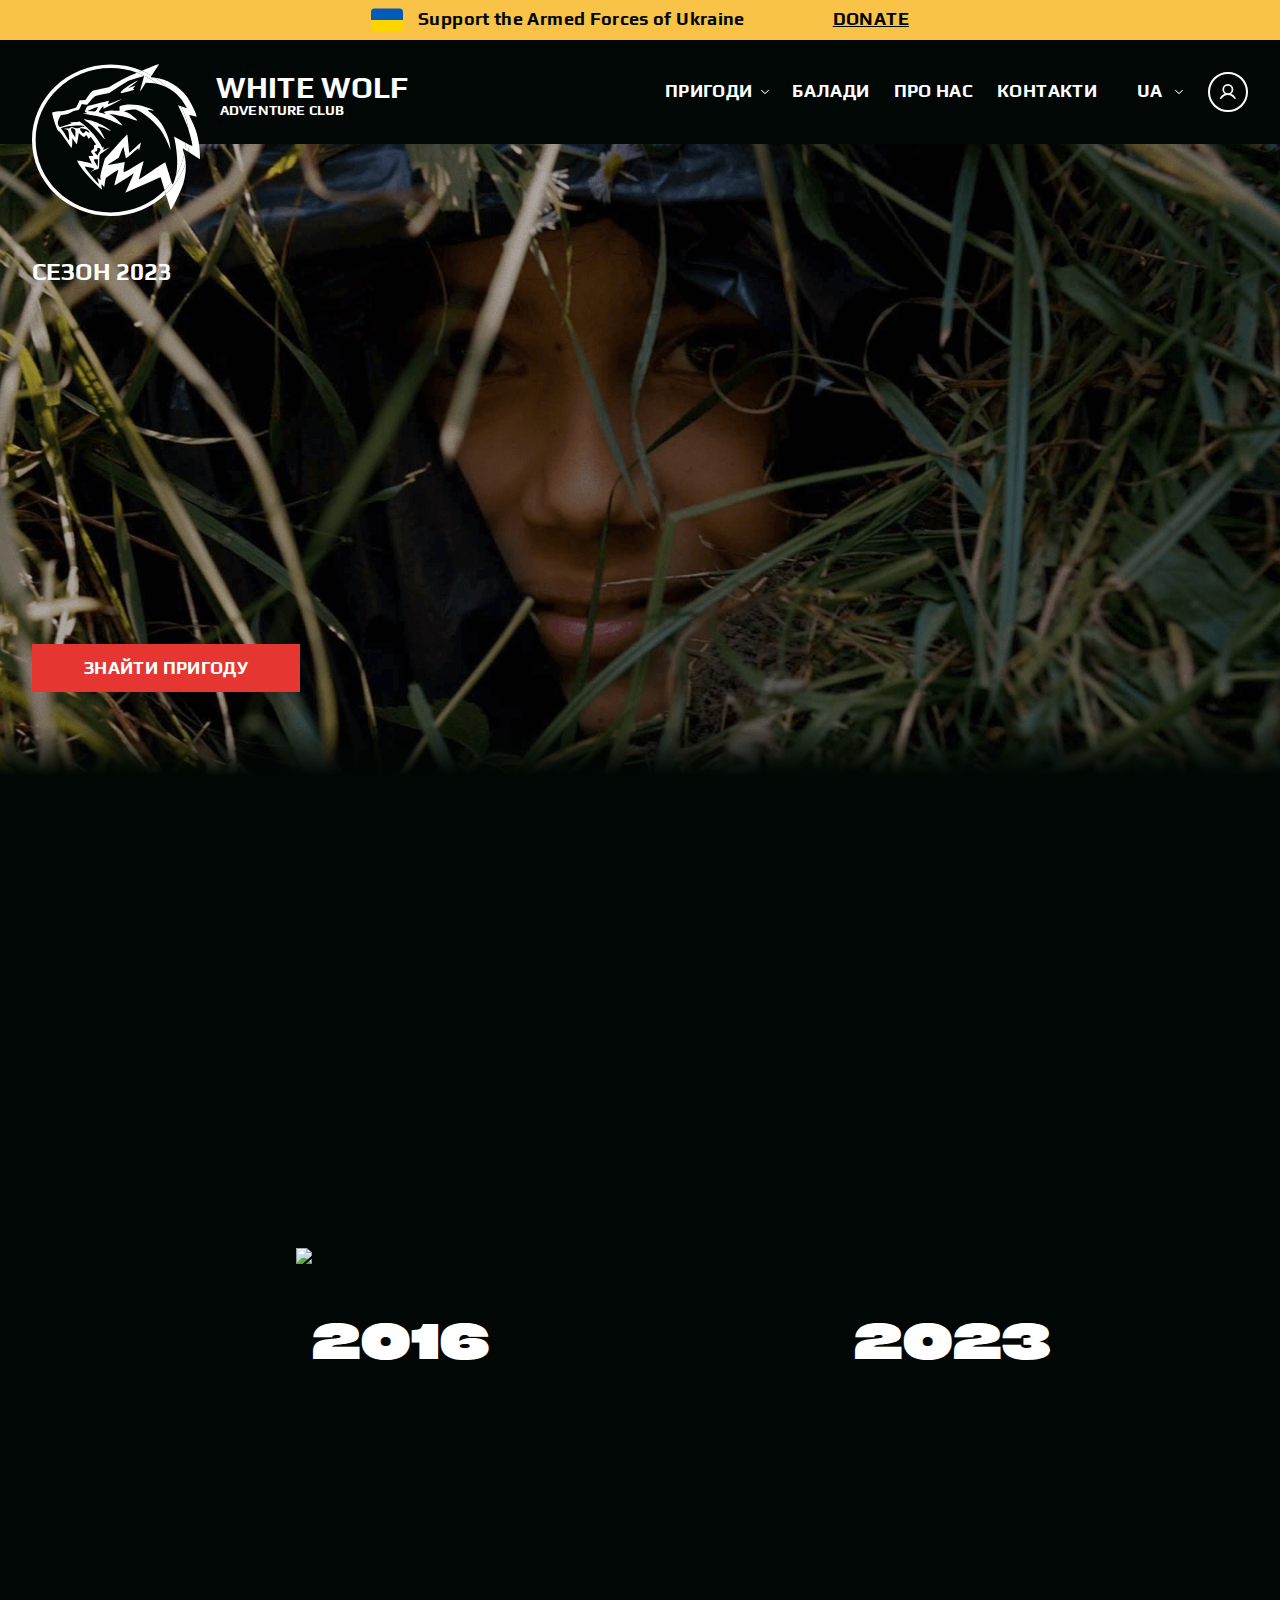
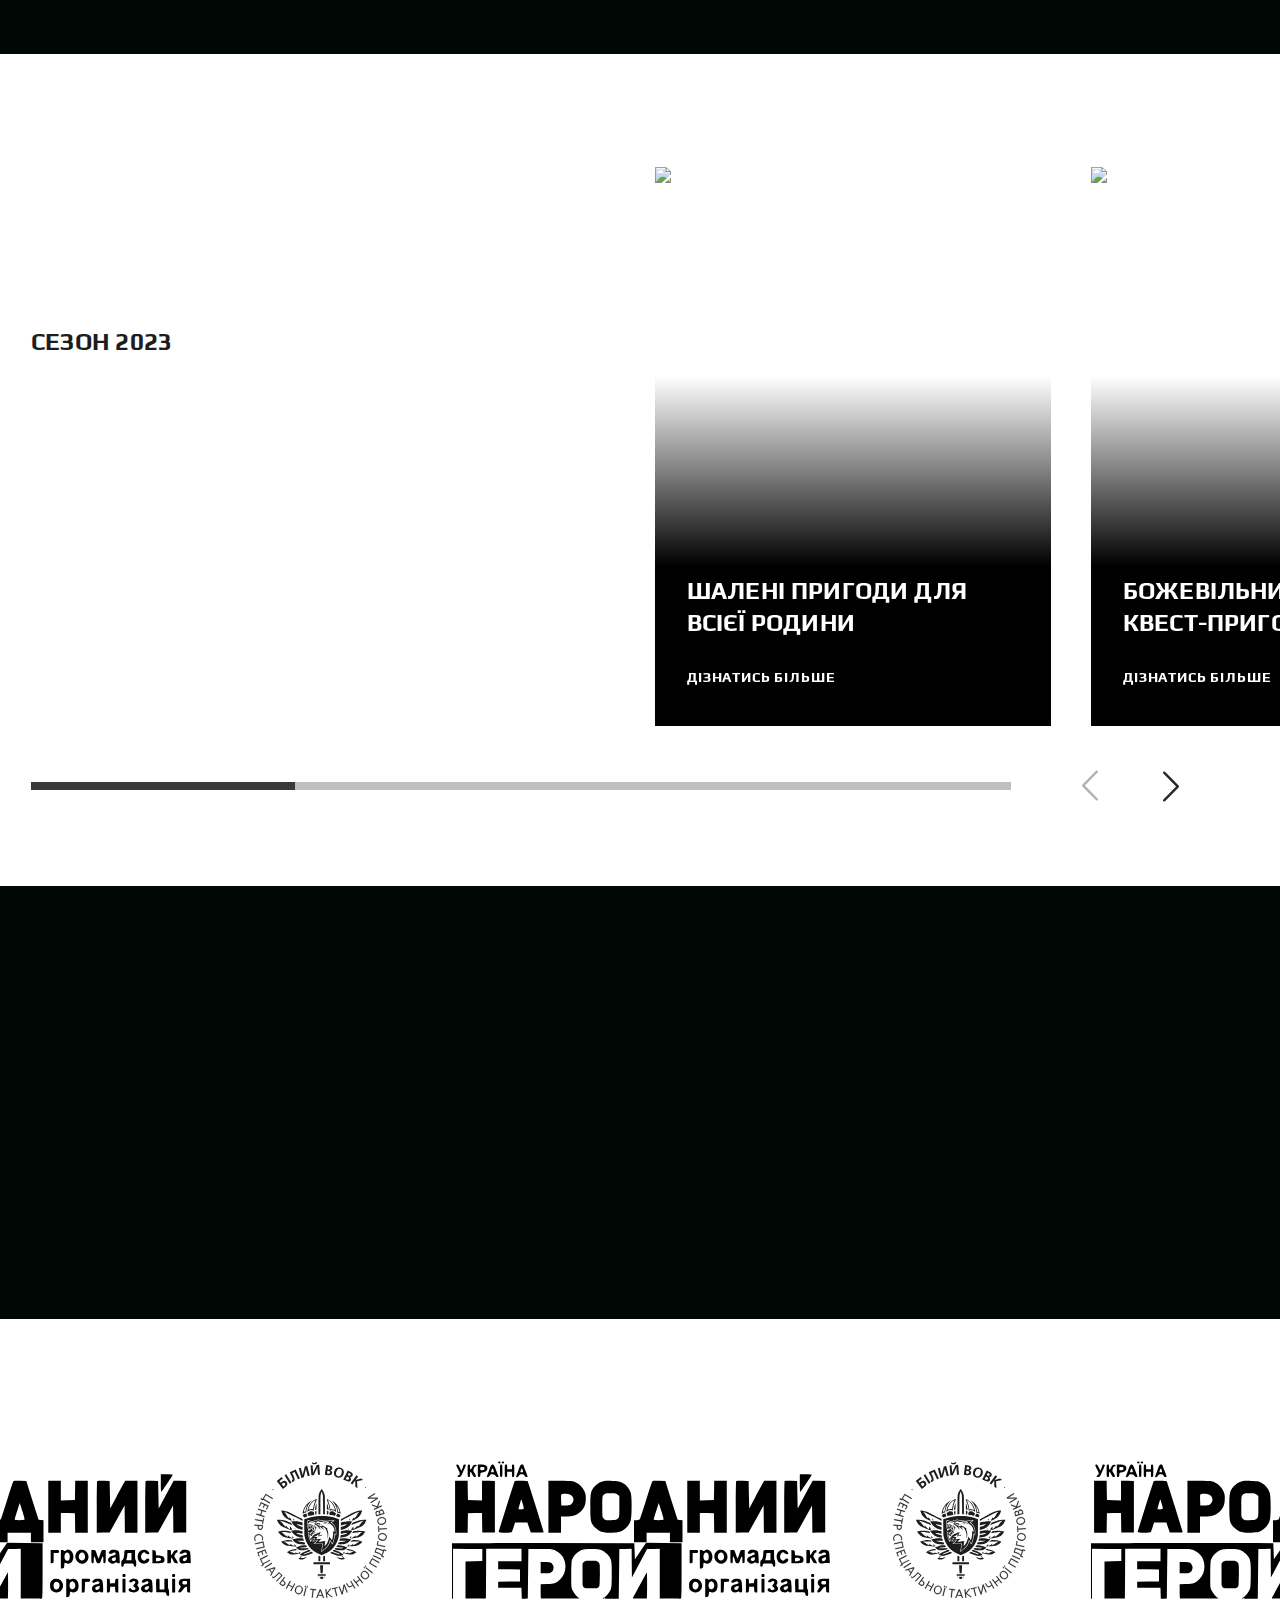
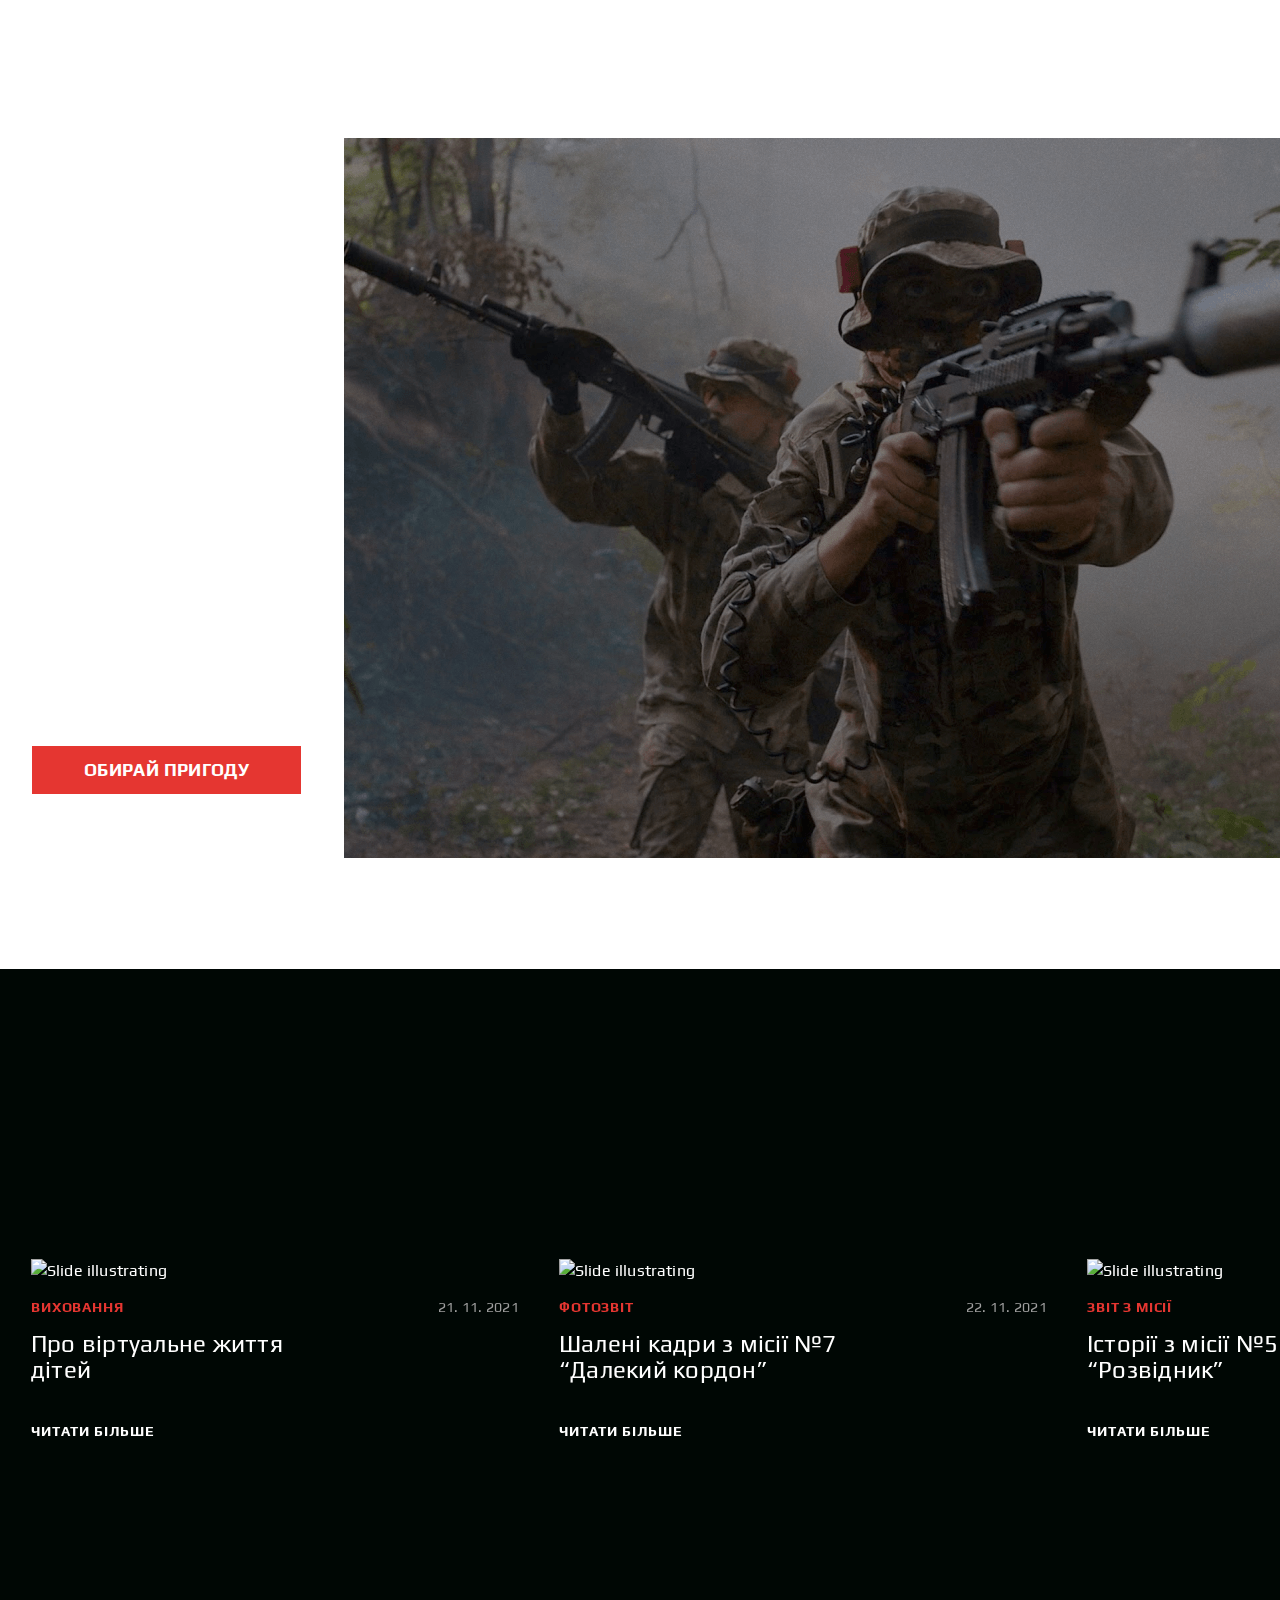
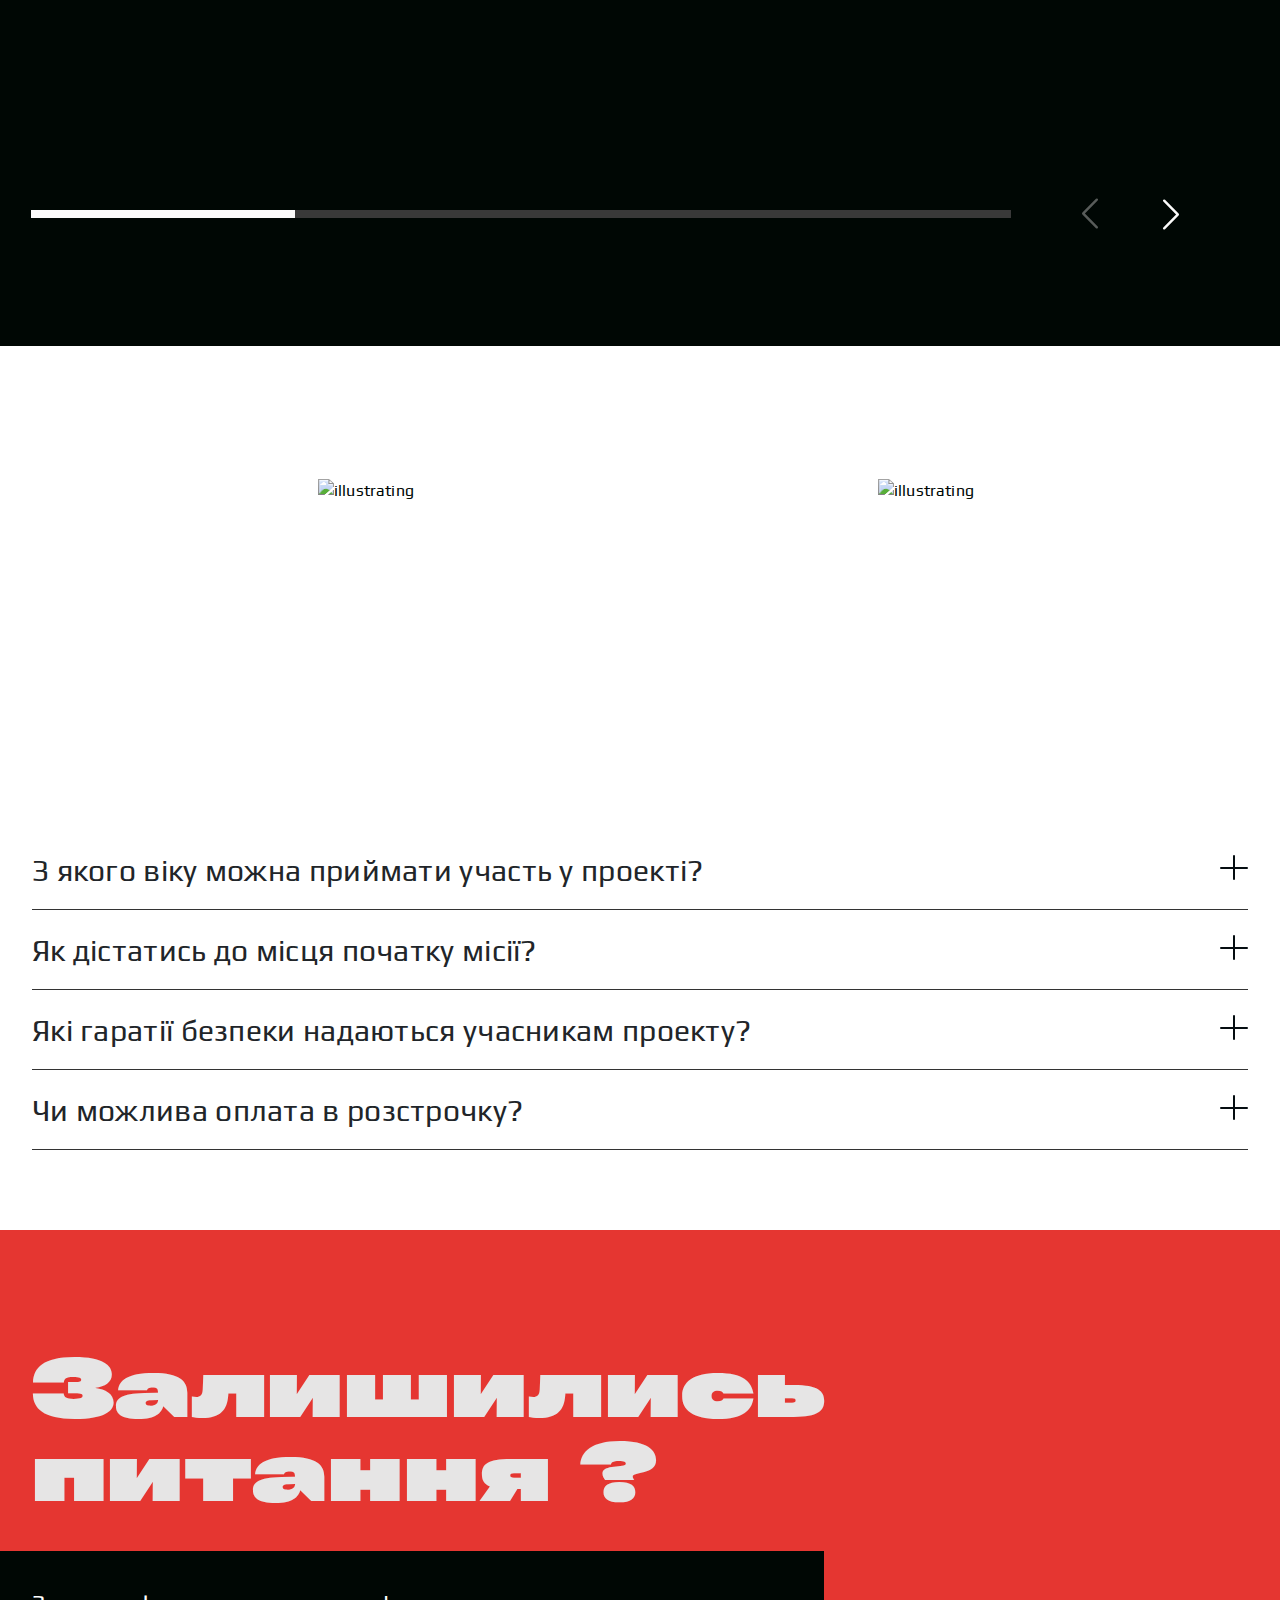
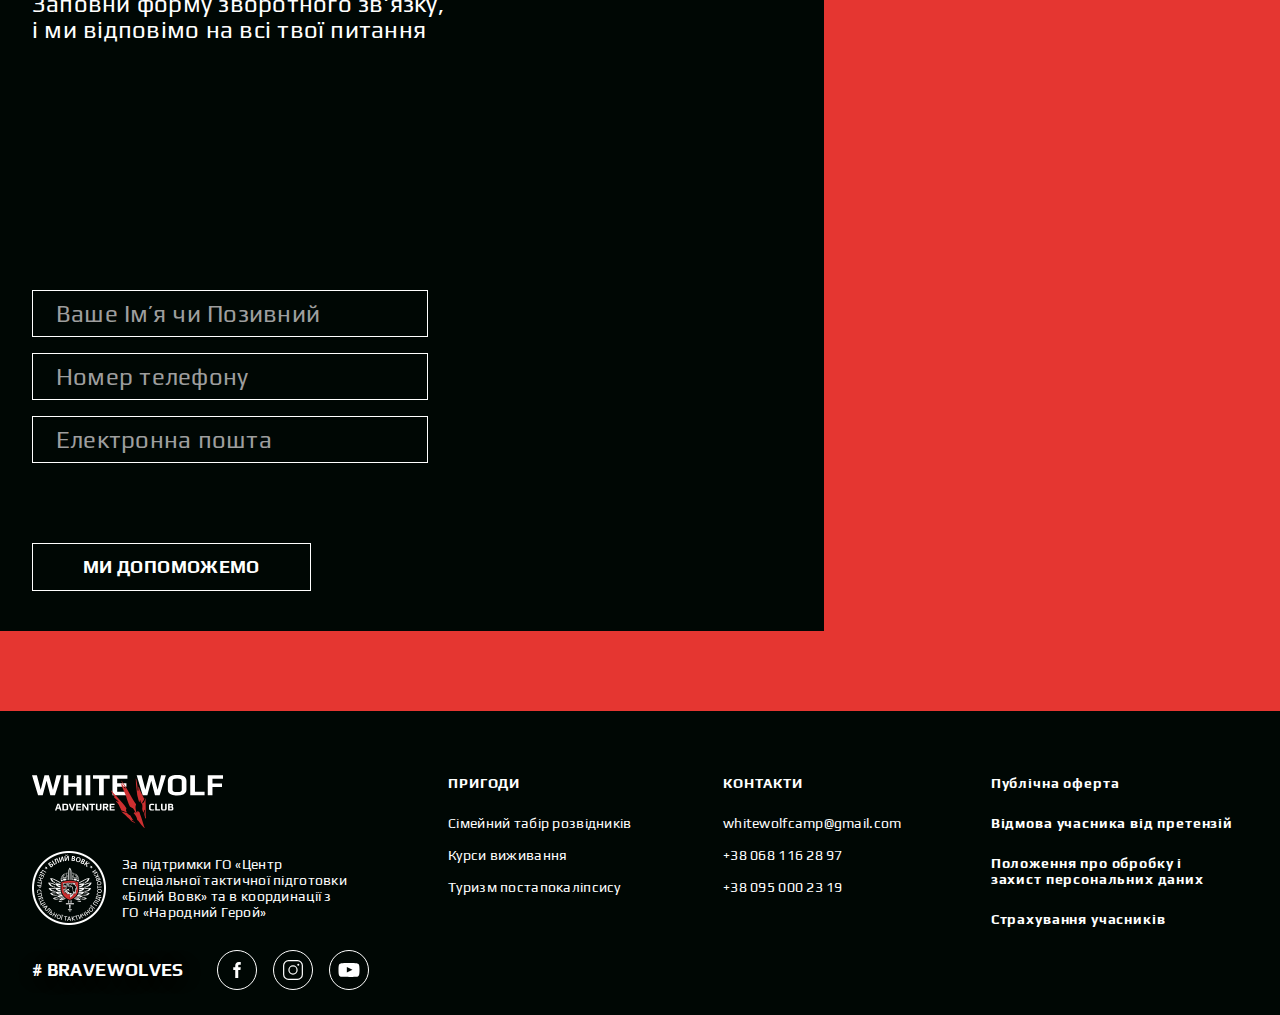
==== commit 17c393fb: "added new page" ====
--- a/index.html
+++ b/index.html
@@ -142,7 +142,7 @@
                 </picture>
               </div>
               <div class="about-timeline">
-                <div class="about-timeline__old">2014</div>
+                <div class="about-timeline__old">2016</div>
                 <div class="about-timeline__line wow" data-wow-offset="200"><span></span></div>
                 <div class="about-timeline__new">2023</div>
               </div>
